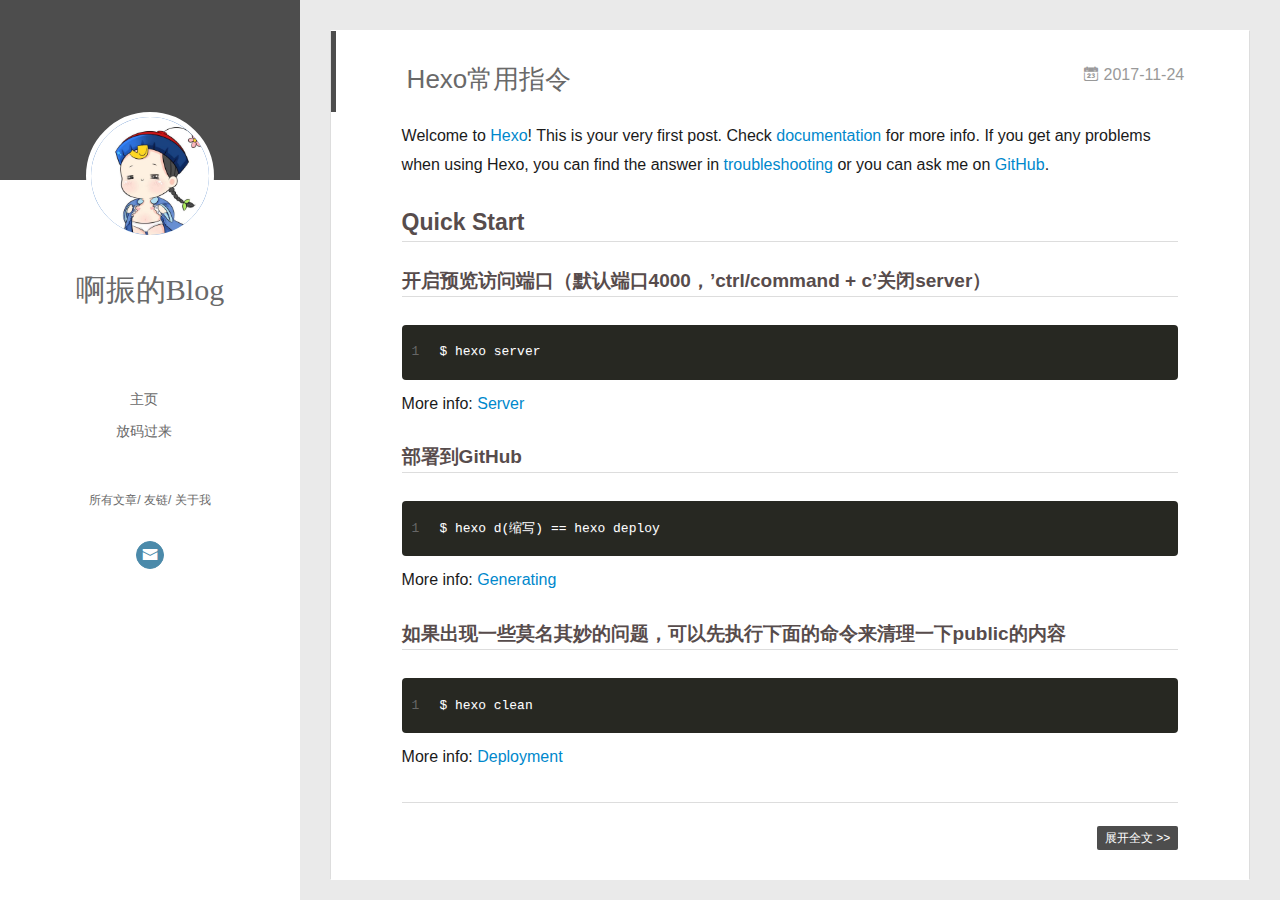
==== index.html @ af7b4605 "Site updated: 2017-11-24 09:46:18" ====
<!DOCTYPE html>
<html>
<head>
  <meta charset="utf-8">
  
  <meta name="renderer" content="webkit">
  <meta http-equiv="X-UA-Compatible" content="IE=edge" >
  <link rel="dns-prefetch" href="http://yoursite.com">
  <title>啊振</title>
  <meta name="viewport" content="width=device-width, initial-scale=1, maximum-scale=1">
  <meta property="og:type" content="website">
<meta property="og:title" content="啊振">
<meta property="og:url" content="http://yoursite.com/index.html">
<meta property="og:site_name" content="啊振">
<meta property="og:locale" content="UTF-8">
<meta name="twitter:card" content="summary">
<meta name="twitter:title" content="啊振">
  
    <link rel="alternative" href="/atom.xml" title="啊振" type="application/atom+xml">
  
  
    <link rel="icon" href="/favicon.png">
  
  <link rel="stylesheet" type="text/css" href="/./main.0cf68a.css">
  <style type="text/css">
  
    #container.show {
      background: linear-gradient(200deg,#a0cfe4,#e8c37e);
    }
  </style>
  

  

</head>

<body>
  <div id="container" q-class="show:isCtnShow">
    <canvas id="anm-canvas" class="anm-canvas"></canvas>
    <div class="left-col" q-class="show:isShow">
      
<div class="overlay" style="background: #4d4d4d"></div>
<div class="intrude-less">
	<header id="header" class="inner">
		<a href="/" class="profilepic">
			<img src="/img/timg.jpeg" class="js-avatar">
		</a>
		<hgroup>
		  <h1 class="header-author"><a href="/">啊振的Blog</a></h1>
		</hgroup>
		

		<nav class="header-menu">
			<ul>
			
				<li><a href="/">主页</a></li>
	        
				<li><a href="/">放码过来</a></li>
	        
			</ul>
		</nav>
		<nav class="header-smart-menu">
    		
    			
    			<a q-on="click: openSlider(e, 'innerArchive')" href="javascript:void(0)">所有文章</a>
    			
            
    			
    			<a q-on="click: openSlider(e, 'friends')" href="javascript:void(0)">友链</a>
    			
            
    			
    			<a q-on="click: openSlider(e, 'aboutme')" href="javascript:void(0)">关于我</a>
    			
            
		</nav>
		<nav class="header-nav">
			<div class="social">
				
					<a class="mail" target="_blank" href="mailto:zhengzhenxq@163.com" title="mail"><i class="icon-mail"></i></a>
		        
			</div>
		</nav>
	</header>		
</div>

    </div>
    <div class="mid-col" q-class="show:isShow,hide:isShow|isFalse">
      
<nav id="mobile-nav">
  	<div class="overlay js-overlay" style="background: #4d4d4d"></div>
	<div class="btnctn js-mobile-btnctn">
  		<div class="slider-trigger list" q-on="click: openSlider(e)"><i class="icon icon-sort"></i></div>
	</div>
	<div class="intrude-less">
		<header id="header" class="inner">
			<div class="profilepic">
				<img src="/img/timg.jpeg" class="js-avatar">
			</div>
			<hgroup>
			  <h1 class="header-author js-header-author">啊振的Blog</h1>
			</hgroup>
			
			
			
				
			
				
			
			
			
			<nav class="header-nav">
				<div class="social">
					
						<a class="mail" target="_blank" href="mailto:zhengzhenxq@163.com" title="mail"><i class="icon-mail"></i></a>
			        
				</div>
			</nav>

			<nav class="header-menu js-header-menu">
				<ul style="width: 50%">
				
				
					<li style="width: 50%"><a href="/">主页</a></li>
		        
					<li style="width: 50%"><a href="/">放码过来</a></li>
		        
				</ul>
			</nav>
		</header>				
	</div>
	<div class="mobile-mask" style="display:none" q-show="isShow"></div>
</nav>

      <div id="wrapper" class="body-wrap">
        <div class="menu-l">
          <div class="canvas-wrap">
            <canvas data-colors="#eaeaea" data-sectionHeight="100" data-contentId="js-content" id="myCanvas1" class="anm-canvas"></canvas>
          </div>
          <div id="js-content" class="content-ll">
            
  
    <article id="post-hello-world" class="article article-type-post  article-index" itemscope itemprop="blogPost">
  <div class="article-inner">
    
      <header class="article-header">
        
  
    <h1 itemprop="name">
      <a class="article-title" href="/2017/11/24/hello-world/">Hexo常用指令</a>
    </h1>
  

        
        <a href="/2017/11/24/hello-world/" class="archive-article-date">
  	<time datetime="2017-11-24T01:45:45.425Z" itemprop="datePublished"><i class="icon-calendar icon"></i>2017-11-24</time>
</a>
        
      </header>
    
    <div class="article-entry" itemprop="articleBody">
      
        <p>Welcome to <a href="https://hexo.io/" target="_blank" rel="noopener">Hexo</a>! This is your very first post. Check <a href="https://hexo.io/docs/" target="_blank" rel="noopener">documentation</a> for more info. If you get any problems when using Hexo, you can find the answer in <a href="https://hexo.io/docs/troubleshooting.html" target="_blank" rel="noopener">troubleshooting</a> or you can ask me on <a href="https://github.com/hexojs/hexo/issues" target="_blank" rel="noopener">GitHub</a>.</p>
<h2 id="Quick-Start"><a href="#Quick-Start" class="headerlink" title="Quick Start"></a>Quick Start</h2><h3 id="开启预览访问端口（默认端口4000，’ctrl-command-c’关闭server）"><a href="#开启预览访问端口（默认端口4000，’ctrl-command-c’关闭server）" class="headerlink" title="开启预览访问端口（默认端口4000，’ctrl/command + c’关闭server）"></a>开启预览访问端口（默认端口4000，’ctrl/command + c’关闭server）</h3><figure class="highlight bash"><table><tr><td class="gutter"><pre><span class="line">1</span><br></pre></td><td class="code"><pre><span class="line">$ hexo server</span><br></pre></td></tr></table></figure>
<p>More info: <a href="https://hexo.io/docs/server.html" target="_blank" rel="noopener">Server</a></p>
<h3 id="部署到GitHub"><a href="#部署到GitHub" class="headerlink" title="部署到GitHub"></a>部署到GitHub</h3><figure class="highlight bash"><table><tr><td class="gutter"><pre><span class="line">1</span><br></pre></td><td class="code"><pre><span class="line">$ hexo d(缩写) == hexo deploy</span><br></pre></td></tr></table></figure>
<p>More info: <a href="https://hexo.io/docs/generating.html" target="_blank" rel="noopener">Generating</a></p>
<h3 id="如果出现一些莫名其妙的问题，可以先执行下面的命令来清理一下public的内容"><a href="#如果出现一些莫名其妙的问题，可以先执行下面的命令来清理一下public的内容" class="headerlink" title="如果出现一些莫名其妙的问题，可以先执行下面的命令来清理一下public的内容"></a>如果出现一些莫名其妙的问题，可以先执行下面的命令来清理一下public的内容</h3><figure class="highlight bash"><table><tr><td class="gutter"><pre><span class="line">1</span><br></pre></td><td class="code"><pre><span class="line">$ hexo clean</span><br></pre></td></tr></table></figure>
<p>More info: <a href="https://hexo.io/docs/deployment.html" target="_blank" rel="noopener">Deployment</a></p>

      

      
    </div>
    <div class="article-info article-info-index">
      
      
      

      
        <p class="article-more-link">
          <a class="article-more-a" href="/2017/11/24/hello-world/">展开全文 >></a>
        </p>
      

      
      <div class="clearfix"></div>
    </div>
  </div>
</article>

<aside class="wrap-side-operation">
    <div class="mod-side-operation">
        
        <div class="jump-container" id="js-jump-container" style="display:none;">
            <a href="javascript:void(0)" class="mod-side-operation__jump-to-top">
                <i class="icon-font icon-back"></i>
            </a>
            <div id="js-jump-plan-container" class="jump-plan-container" style="top: -11px;">
                <i class="icon-font icon-plane jump-plane"></i>
            </div>
        </div>
        
        
    </div>
</aside>




  
    <article id="post-aaa" class="article article-type-post  article-index" itemscope itemprop="blogPost">
  <div class="article-inner">
    
      <header class="article-header">
        
  
    <h1 itemprop="name">
      <a class="article-title" href="/2017/11/23/aaa/">基于github搭建Hexo个人博客</a>
    </h1>
  

        
        <a href="/2017/11/23/aaa/" class="archive-article-date">
  	<time datetime="2017-11-23T02:11:57.000Z" itemprop="datePublished"><i class="icon-calendar icon"></i>2017-11-23</time>
</a>
        
      </header>
    
    <div class="article-entry" itemprop="articleBody">
      
        <h1 id="前言"><a href="#前言" class="headerlink" title="前言"></a>前言</h1><p>使用github pages服务搭建博客的好处有：</p>
<ol>
<li>全是静态文件，访问速度快；</li>
<li>免费方便，不用花一分钱就可以搭建一个自由的个人博客，不需要服务器不需要后台；</li>
<li>可以随意绑定自己的域名，不仔细看的话根本看不出来你的网站是基于github的；</li>
</ol>
        
          <a class="article-more-a" href="/2017/11/23/aaa/#more">more >></a>
        
      

      
    </div>
    <div class="article-info article-info-index">
      
      
      

      
        <p class="article-more-link">
          <a class="article-more-a" href="/2017/11/23/aaa/">展开全文 >></a>
        </p>
      

      
      <div class="clearfix"></div>
    </div>
  </div>
</article>

<aside class="wrap-side-operation">
    <div class="mod-side-operation">
        
        <div class="jump-container" id="js-jump-container" style="display:none;">
            <a href="javascript:void(0)" class="mod-side-operation__jump-to-top">
                <i class="icon-font icon-back"></i>
            </a>
            <div id="js-jump-plan-container" class="jump-plan-container" style="top: -11px;">
                <i class="icon-font icon-plane jump-plane"></i>
            </div>
        </div>
        
        
    </div>
</aside>




  
  


          </div>
        </div>
      </div>
      <footer id="footer">
  <div class="outer">
    <div id="footer-info">
    	<div class="footer-left">
    		&copy; 2017 啊振的Blog
    	</div>
      	<div class="footer-right">
      		<a href="http://hexo.io/" target="_blank">Hexo</a>  Theme <a href="https://github.com/litten/hexo-theme-yilia" target="_blank">Yilia</a> by Litten
      	</div>
    </div>
  </div>
</footer>
    </div>
    <script>
	var yiliaConfig = {
		mathjax: false,
		isHome: true,
		isPost: false,
		isArchive: false,
		isTag: false,
		isCategory: false,
		open_in_new: false,
		toc_hide_index: true,
		root: "/",
		innerArchive: true,
		showTags: true
	}
</script>

<script>!function(t){function n(e){if(r[e])return r[e].exports;var i=r[e]={exports:{},id:e,loaded:!1};return t[e].call(i.exports,i,i.exports,n),i.loaded=!0,i.exports}var r={};n.m=t,n.c=r,n.p="./",n(0)}([function(t,n,r){r(195),t.exports=r(191)},function(t,n,r){var e=r(3),i=r(52),o=r(27),u=r(28),c=r(53),f="prototype",a=function(t,n,r){var s,l,h,v,p=t&a.F,d=t&a.G,y=t&a.S,g=t&a.P,b=t&a.B,m=d?e:y?e[n]||(e[n]={}):(e[n]||{})[f],x=d?i:i[n]||(i[n]={}),w=x[f]||(x[f]={});d&&(r=n);for(s in r)l=!p&&m&&void 0!==m[s],h=(l?m:r)[s],v=b&&l?c(h,e):g&&"function"==typeof h?c(Function.call,h):h,m&&u(m,s,h,t&a.U),x[s]!=h&&o(x,s,v),g&&w[s]!=h&&(w[s]=h)};e.core=i,a.F=1,a.G=2,a.S=4,a.P=8,a.B=16,a.W=32,a.U=64,a.R=128,t.exports=a},function(t,n,r){var e=r(6);t.exports=function(t){if(!e(t))throw TypeError(t+" is not an object!");return t}},function(t,n){var r=t.exports="undefined"!=typeof window&&window.Math==Math?window:"undefined"!=typeof self&&self.Math==Math?self:Function("return this")();"number"==typeof __g&&(__g=r)},function(t,n){t.exports=function(t){try{return!!t()}catch(t){return!0}}},function(t,n){var r=t.exports="undefined"!=typeof window&&window.Math==Math?window:"undefined"!=typeof self&&self.Math==Math?self:Function("return this")();"number"==typeof __g&&(__g=r)},function(t,n){t.exports=function(t){return"object"==typeof t?null!==t:"function"==typeof t}},function(t,n,r){var e=r(126)("wks"),i=r(76),o=r(3).Symbol,u="function"==typeof o;(t.exports=function(t){return e[t]||(e[t]=u&&o[t]||(u?o:i)("Symbol."+t))}).store=e},function(t,n){var r={}.hasOwnProperty;t.exports=function(t,n){return r.call(t,n)}},function(t,n,r){var e=r(94),i=r(33);t.exports=function(t){return e(i(t))}},function(t,n,r){t.exports=!r(4)(function(){return 7!=Object.defineProperty({},"a",{get:function(){return 7}}).a})},function(t,n,r){var e=r(2),i=r(167),o=r(50),u=Object.defineProperty;n.f=r(10)?Object.defineProperty:function(t,n,r){if(e(t),n=o(n,!0),e(r),i)try{return u(t,n,r)}catch(t){}if("get"in r||"set"in r)throw TypeError("Accessors not supported!");return"value"in r&&(t[n]=r.value),t}},function(t,n,r){t.exports=!r(18)(function(){return 7!=Object.defineProperty({},"a",{get:function(){return 7}}).a})},function(t,n,r){var e=r(14),i=r(22);t.exports=r(12)?function(t,n,r){return e.f(t,n,i(1,r))}:function(t,n,r){return t[n]=r,t}},function(t,n,r){var e=r(20),i=r(58),o=r(42),u=Object.defineProperty;n.f=r(12)?Object.defineProperty:function(t,n,r){if(e(t),n=o(n,!0),e(r),i)try{return u(t,n,r)}catch(t){}if("get"in r||"set"in r)throw TypeError("Accessors not supported!");return"value"in r&&(t[n]=r.value),t}},function(t,n,r){var e=r(40)("wks"),i=r(23),o=r(5).Symbol,u="function"==typeof o;(t.exports=function(t){return e[t]||(e[t]=u&&o[t]||(u?o:i)("Symbol."+t))}).store=e},function(t,n,r){var e=r(67),i=Math.min;t.exports=function(t){return t>0?i(e(t),9007199254740991):0}},function(t,n,r){var e=r(46);t.exports=function(t){return Object(e(t))}},function(t,n){t.exports=function(t){try{return!!t()}catch(t){return!0}}},function(t,n,r){var e=r(63),i=r(34);t.exports=Object.keys||function(t){return e(t,i)}},function(t,n,r){var e=r(21);t.exports=function(t){if(!e(t))throw TypeError(t+" is not an object!");return t}},function(t,n){t.exports=function(t){return"object"==typeof t?null!==t:"function"==typeof t}},function(t,n){t.exports=function(t,n){return{enumerable:!(1&t),configurable:!(2&t),writable:!(4&t),value:n}}},function(t,n){var r=0,e=Math.random();t.exports=function(t){return"Symbol(".concat(void 0===t?"":t,")_",(++r+e).toString(36))}},function(t,n){var r={}.hasOwnProperty;t.exports=function(t,n){return r.call(t,n)}},function(t,n){var r=t.exports={version:"2.4.0"};"number"==typeof __e&&(__e=r)},function(t,n){t.exports=function(t){if("function"!=typeof t)throw TypeError(t+" is not a function!");return t}},function(t,n,r){var e=r(11),i=r(66);t.exports=r(10)?function(t,n,r){return e.f(t,n,i(1,r))}:function(t,n,r){return t[n]=r,t}},function(t,n,r){var e=r(3),i=r(27),o=r(24),u=r(76)("src"),c="toString",f=Function[c],a=(""+f).split(c);r(52).inspectSource=function(t){return f.call(t)},(t.exports=function(t,n,r,c){var f="function"==typeof r;f&&(o(r,"name")||i(r,"name",n)),t[n]!==r&&(f&&(o(r,u)||i(r,u,t[n]?""+t[n]:a.join(String(n)))),t===e?t[n]=r:c?t[n]?t[n]=r:i(t,n,r):(delete t[n],i(t,n,r)))})(Function.prototype,c,function(){return"function"==typeof this&&this[u]||f.call(this)})},function(t,n,r){var e=r(1),i=r(4),o=r(46),u=function(t,n,r,e){var i=String(o(t)),u="<"+n;return""!==r&&(u+=" "+r+'="'+String(e).replace(/"/g,"&quot;")+'"'),u+">"+i+"</"+n+">"};t.exports=function(t,n){var r={};r[t]=n(u),e(e.P+e.F*i(function(){var n=""[t]('"');return n!==n.toLowerCase()||n.split('"').length>3}),"String",r)}},function(t,n,r){var e=r(115),i=r(46);t.exports=function(t){return e(i(t))}},function(t,n,r){var e=r(116),i=r(66),o=r(30),u=r(50),c=r(24),f=r(167),a=Object.getOwnPropertyDescriptor;n.f=r(10)?a:function(t,n){if(t=o(t),n=u(n,!0),f)try{return a(t,n)}catch(t){}if(c(t,n))return i(!e.f.call(t,n),t[n])}},function(t,n,r){var e=r(24),i=r(17),o=r(145)("IE_PROTO"),u=Object.prototype;t.exports=Object.getPrototypeOf||function(t){return t=i(t),e(t,o)?t[o]:"function"==typeof t.constructor&&t instanceof t.constructor?t.constructor.prototype:t instanceof Object?u:null}},function(t,n){t.exports=function(t){if(void 0==t)throw TypeError("Can't call method on  "+t);return t}},function(t,n){t.exports="constructor,hasOwnProperty,isPrototypeOf,propertyIsEnumerable,toLocaleString,toString,valueOf".split(",")},function(t,n){t.exports={}},function(t,n){t.exports=!0},function(t,n){n.f={}.propertyIsEnumerable},function(t,n,r){var e=r(14).f,i=r(8),o=r(15)("toStringTag");t.exports=function(t,n,r){t&&!i(t=r?t:t.prototype,o)&&e(t,o,{configurable:!0,value:n})}},function(t,n,r){var e=r(40)("keys"),i=r(23);t.exports=function(t){return e[t]||(e[t]=i(t))}},function(t,n,r){var e=r(5),i="__core-js_shared__",o=e[i]||(e[i]={});t.exports=function(t){return o[t]||(o[t]={})}},function(t,n){var r=Math.ceil,e=Math.floor;t.exports=function(t){return isNaN(t=+t)?0:(t>0?e:r)(t)}},function(t,n,r){var e=r(21);t.exports=function(t,n){if(!e(t))return t;var r,i;if(n&&"function"==typeof(r=t.toString)&&!e(i=r.call(t)))return i;if("function"==typeof(r=t.valueOf)&&!e(i=r.call(t)))return i;if(!n&&"function"==typeof(r=t.toString)&&!e(i=r.call(t)))return i;throw TypeError("Can't convert object to primitive value")}},function(t,n,r){var e=r(5),i=r(25),o=r(36),u=r(44),c=r(14).f;t.exports=function(t){var n=i.Symbol||(i.Symbol=o?{}:e.Symbol||{});"_"==t.charAt(0)||t in n||c(n,t,{value:u.f(t)})}},function(t,n,r){n.f=r(15)},function(t,n){var r={}.toString;t.exports=function(t){return r.call(t).slice(8,-1)}},function(t,n){t.exports=function(t){if(void 0==t)throw TypeError("Can't call method on  "+t);return t}},function(t,n,r){var e=r(4);t.exports=function(t,n){return!!t&&e(function(){n?t.call(null,function(){},1):t.call(null)})}},function(t,n,r){var e=r(53),i=r(115),o=r(17),u=r(16),c=r(203);t.exports=function(t,n){var r=1==t,f=2==t,a=3==t,s=4==t,l=6==t,h=5==t||l,v=n||c;return function(n,c,p){for(var d,y,g=o(n),b=i(g),m=e(c,p,3),x=u(b.length),w=0,S=r?v(n,x):f?v(n,0):void 0;x>w;w++)if((h||w in b)&&(d=b[w],y=m(d,w,g),t))if(r)S[w]=y;else if(y)switch(t){case 3:return!0;case 5:return d;case 6:return w;case 2:S.push(d)}else if(s)return!1;return l?-1:a||s?s:S}}},function(t,n,r){var e=r(1),i=r(52),o=r(4);t.exports=function(t,n){var r=(i.Object||{})[t]||Object[t],u={};u[t]=n(r),e(e.S+e.F*o(function(){r(1)}),"Object",u)}},function(t,n,r){var e=r(6);t.exports=function(t,n){if(!e(t))return t;var r,i;if(n&&"function"==typeof(r=t.toString)&&!e(i=r.call(t)))return i;if("function"==typeof(r=t.valueOf)&&!e(i=r.call(t)))return i;if(!n&&"function"==typeof(r=t.toString)&&!e(i=r.call(t)))return i;throw TypeError("Can't convert object to primitive value")}},function(t,n,r){var e=r(5),i=r(25),o=r(91),u=r(13),c="prototype",f=function(t,n,r){var a,s,l,h=t&f.F,v=t&f.G,p=t&f.S,d=t&f.P,y=t&f.B,g=t&f.W,b=v?i:i[n]||(i[n]={}),m=b[c],x=v?e:p?e[n]:(e[n]||{})[c];v&&(r=n);for(a in r)(s=!h&&x&&void 0!==x[a])&&a in b||(l=s?x[a]:r[a],b[a]=v&&"function"!=typeof x[a]?r[a]:y&&s?o(l,e):g&&x[a]==l?function(t){var n=function(n,r,e){if(this instanceof t){switch(arguments.length){case 0:return new t;case 1:return new t(n);case 2:return new t(n,r)}return new t(n,r,e)}return t.apply(this,arguments)};return n[c]=t[c],n}(l):d&&"function"==typeof l?o(Function.call,l):l,d&&((b.virtual||(b.virtual={}))[a]=l,t&f.R&&m&&!m[a]&&u(m,a,l)))};f.F=1,f.G=2,f.S=4,f.P=8,f.B=16,f.W=32,f.U=64,f.R=128,t.exports=f},function(t,n){var r=t.exports={version:"2.4.0"};"number"==typeof __e&&(__e=r)},function(t,n,r){var e=r(26);t.exports=function(t,n,r){if(e(t),void 0===n)return t;switch(r){case 1:return function(r){return t.call(n,r)};case 2:return function(r,e){return t.call(n,r,e)};case 3:return function(r,e,i){return t.call(n,r,e,i)}}return function(){return t.apply(n,arguments)}}},function(t,n,r){var e=r(183),i=r(1),o=r(126)("metadata"),u=o.store||(o.store=new(r(186))),c=function(t,n,r){var i=u.get(t);if(!i){if(!r)return;u.set(t,i=new e)}var o=i.get(n);if(!o){if(!r)return;i.set(n,o=new e)}return o},f=function(t,n,r){var e=c(n,r,!1);return void 0!==e&&e.has(t)},a=function(t,n,r){var e=c(n,r,!1);return void 0===e?void 0:e.get(t)},s=function(t,n,r,e){c(r,e,!0).set(t,n)},l=function(t,n){var r=c(t,n,!1),e=[];return r&&r.forEach(function(t,n){e.push(n)}),e},h=function(t){return void 0===t||"symbol"==typeof t?t:String(t)},v=function(t){i(i.S,"Reflect",t)};t.exports={store:u,map:c,has:f,get:a,set:s,keys:l,key:h,exp:v}},function(t,n,r){"use strict";if(r(10)){var e=r(69),i=r(3),o=r(4),u=r(1),c=r(127),f=r(152),a=r(53),s=r(68),l=r(66),h=r(27),v=r(73),p=r(67),d=r(16),y=r(75),g=r(50),b=r(24),m=r(180),x=r(114),w=r(6),S=r(17),_=r(137),O=r(70),E=r(32),P=r(71).f,j=r(154),F=r(76),M=r(7),A=r(48),N=r(117),T=r(146),I=r(155),k=r(80),L=r(123),R=r(74),C=r(130),D=r(160),U=r(11),W=r(31),G=U.f,B=W.f,V=i.RangeError,z=i.TypeError,q=i.Uint8Array,K="ArrayBuffer",J="Shared"+K,Y="BYTES_PER_ELEMENT",H="prototype",$=Array[H],X=f.ArrayBuffer,Q=f.DataView,Z=A(0),tt=A(2),nt=A(3),rt=A(4),et=A(5),it=A(6),ot=N(!0),ut=N(!1),ct=I.values,ft=I.keys,at=I.entries,st=$.lastIndexOf,lt=$.reduce,ht=$.reduceRight,vt=$.join,pt=$.sort,dt=$.slice,yt=$.toString,gt=$.toLocaleString,bt=M("iterator"),mt=M("toStringTag"),xt=F("typed_constructor"),wt=F("def_constructor"),St=c.CONSTR,_t=c.TYPED,Ot=c.VIEW,Et="Wrong length!",Pt=A(1,function(t,n){return Tt(T(t,t[wt]),n)}),jt=o(function(){return 1===new q(new Uint16Array([1]).buffer)[0]}),Ft=!!q&&!!q[H].set&&o(function(){new q(1).set({})}),Mt=function(t,n){if(void 0===t)throw z(Et);var r=+t,e=d(t);if(n&&!m(r,e))throw V(Et);return e},At=function(t,n){var r=p(t);if(r<0||r%n)throw V("Wrong offset!");return r},Nt=function(t){if(w(t)&&_t in t)return t;throw z(t+" is not a typed array!")},Tt=function(t,n){if(!(w(t)&&xt in t))throw z("It is not a typed array constructor!");return new t(n)},It=function(t,n){return kt(T(t,t[wt]),n)},kt=function(t,n){for(var r=0,e=n.length,i=Tt(t,e);e>r;)i[r]=n[r++];return i},Lt=function(t,n,r){G(t,n,{get:function(){return this._d[r]}})},Rt=function(t){var n,r,e,i,o,u,c=S(t),f=arguments.length,s=f>1?arguments[1]:void 0,l=void 0!==s,h=j(c);if(void 0!=h&&!_(h)){for(u=h.call(c),e=[],n=0;!(o=u.next()).done;n++)e.push(o.value);c=e}for(l&&f>2&&(s=a(s,arguments[2],2)),n=0,r=d(c.length),i=Tt(this,r);r>n;n++)i[n]=l?s(c[n],n):c[n];return i},Ct=function(){for(var t=0,n=arguments.length,r=Tt(this,n);n>t;)r[t]=arguments[t++];return r},Dt=!!q&&o(function(){gt.call(new q(1))}),Ut=function(){return gt.apply(Dt?dt.call(Nt(this)):Nt(this),arguments)},Wt={copyWithin:function(t,n){return D.call(Nt(this),t,n,arguments.length>2?arguments[2]:void 0)},every:function(t){return rt(Nt(this),t,arguments.length>1?arguments[1]:void 0)},fill:function(t){return C.apply(Nt(this),arguments)},filter:function(t){return It(this,tt(Nt(this),t,arguments.length>1?arguments[1]:void 0))},find:function(t){return et(Nt(this),t,arguments.length>1?arguments[1]:void 0)},findIndex:function(t){return it(Nt(this),t,arguments.length>1?arguments[1]:void 0)},forEach:function(t){Z(Nt(this),t,arguments.length>1?arguments[1]:void 0)},indexOf:function(t){return ut(Nt(this),t,arguments.length>1?arguments[1]:void 0)},includes:function(t){return ot(Nt(this),t,arguments.length>1?arguments[1]:void 0)},join:function(t){return vt.apply(Nt(this),arguments)},lastIndexOf:function(t){return st.apply(Nt(this),arguments)},map:function(t){return Pt(Nt(this),t,arguments.length>1?arguments[1]:void 0)},reduce:function(t){return lt.apply(Nt(this),arguments)},reduceRight:function(t){return ht.apply(Nt(this),arguments)},reverse:function(){for(var t,n=this,r=Nt(n).length,e=Math.floor(r/2),i=0;i<e;)t=n[i],n[i++]=n[--r],n[r]=t;return n},some:function(t){return nt(Nt(this),t,arguments.length>1?arguments[1]:void 0)},sort:function(t){return pt.call(Nt(this),t)},subarray:function(t,n){var r=Nt(this),e=r.length,i=y(t,e);return new(T(r,r[wt]))(r.buffer,r.byteOffset+i*r.BYTES_PER_ELEMENT,d((void 0===n?e:y(n,e))-i))}},Gt=function(t,n){return It(this,dt.call(Nt(this),t,n))},Bt=function(t){Nt(this);var n=At(arguments[1],1),r=this.length,e=S(t),i=d(e.length),o=0;if(i+n>r)throw V(Et);for(;o<i;)this[n+o]=e[o++]},Vt={entries:function(){return at.call(Nt(this))},keys:function(){return ft.call(Nt(this))},values:function(){return ct.call(Nt(this))}},zt=function(t,n){return w(t)&&t[_t]&&"symbol"!=typeof n&&n in t&&String(+n)==String(n)},qt=function(t,n){return zt(t,n=g(n,!0))?l(2,t[n]):B(t,n)},Kt=function(t,n,r){return!(zt(t,n=g(n,!0))&&w(r)&&b(r,"value"))||b(r,"get")||b(r,"set")||r.configurable||b(r,"writable")&&!r.writable||b(r,"enumerable")&&!r.enumerable?G(t,n,r):(t[n]=r.value,t)};St||(W.f=qt,U.f=Kt),u(u.S+u.F*!St,"Object",{getOwnPropertyDescriptor:qt,defineProperty:Kt}),o(function(){yt.call({})})&&(yt=gt=function(){return vt.call(this)});var Jt=v({},Wt);v(Jt,Vt),h(Jt,bt,Vt.values),v(Jt,{slice:Gt,set:Bt,constructor:function(){},toString:yt,toLocaleString:Ut}),Lt(Jt,"buffer","b"),Lt(Jt,"byteOffset","o"),Lt(Jt,"byteLength","l"),Lt(Jt,"length","e"),G(Jt,mt,{get:function(){return this[_t]}}),t.exports=function(t,n,r,f){f=!!f;var a=t+(f?"Clamped":"")+"Array",l="Uint8Array"!=a,v="get"+t,p="set"+t,y=i[a],g=y||{},b=y&&E(y),m=!y||!c.ABV,S={},_=y&&y[H],j=function(t,r){var e=t._d;return e.v[v](r*n+e.o,jt)},F=function(t,r,e){var i=t._d;f&&(e=(e=Math.round(e))<0?0:e>255?255:255&e),i.v[p](r*n+i.o,e,jt)},M=function(t,n){G(t,n,{get:function(){return j(this,n)},set:function(t){return F(this,n,t)},enumerable:!0})};m?(y=r(function(t,r,e,i){s(t,y,a,"_d");var o,u,c,f,l=0,v=0;if(w(r)){if(!(r instanceof X||(f=x(r))==K||f==J))return _t in r?kt(y,r):Rt.call(y,r);o=r,v=At(e,n);var p=r.byteLength;if(void 0===i){if(p%n)throw V(Et);if((u=p-v)<0)throw V(Et)}else if((u=d(i)*n)+v>p)throw V(Et);c=u/n}else c=Mt(r,!0),u=c*n,o=new X(u);for(h(t,"_d",{b:o,o:v,l:u,e:c,v:new Q(o)});l<c;)M(t,l++)}),_=y[H]=O(Jt),h(_,"constructor",y)):L(function(t){new y(null),new y(t)},!0)||(y=r(function(t,r,e,i){s(t,y,a);var o;return w(r)?r instanceof X||(o=x(r))==K||o==J?void 0!==i?new g(r,At(e,n),i):void 0!==e?new g(r,At(e,n)):new g(r):_t in r?kt(y,r):Rt.call(y,r):new g(Mt(r,l))}),Z(b!==Function.prototype?P(g).concat(P(b)):P(g),function(t){t in y||h(y,t,g[t])}),y[H]=_,e||(_.constructor=y));var A=_[bt],N=!!A&&("values"==A.name||void 0==A.name),T=Vt.values;h(y,xt,!0),h(_,_t,a),h(_,Ot,!0),h(_,wt,y),(f?new y(1)[mt]==a:mt in _)||G(_,mt,{get:function(){return a}}),S[a]=y,u(u.G+u.W+u.F*(y!=g),S),u(u.S,a,{BYTES_PER_ELEMENT:n,from:Rt,of:Ct}),Y in _||h(_,Y,n),u(u.P,a,Wt),R(a),u(u.P+u.F*Ft,a,{set:Bt}),u(u.P+u.F*!N,a,Vt),u(u.P+u.F*(_.toString!=yt),a,{toString:yt}),u(u.P+u.F*o(function(){new y(1).slice()}),a,{slice:Gt}),u(u.P+u.F*(o(function(){return[1,2].toLocaleString()!=new y([1,2]).toLocaleString()})||!o(function(){_.toLocaleString.call([1,2])})),a,{toLocaleString:Ut}),k[a]=N?A:T,e||N||h(_,bt,T)}}else t.exports=function(){}},function(t,n){var r={}.toString;t.exports=function(t){return r.call(t).slice(8,-1)}},function(t,n,r){var e=r(21),i=r(5).document,o=e(i)&&e(i.createElement);t.exports=function(t){return o?i.createElement(t):{}}},function(t,n,r){t.exports=!r(12)&&!r(18)(function(){return 7!=Object.defineProperty(r(57)("div"),"a",{get:function(){return 7}}).a})},function(t,n,r){"use strict";var e=r(36),i=r(51),o=r(64),u=r(13),c=r(8),f=r(35),a=r(96),s=r(38),l=r(103),h=r(15)("iterator"),v=!([].keys&&"next"in[].keys()),p="keys",d="values",y=function(){return this};t.exports=function(t,n,r,g,b,m,x){a(r,n,g);var w,S,_,O=function(t){if(!v&&t in F)return F[t];switch(t){case p:case d:return function(){return new r(this,t)}}return function(){return new r(this,t)}},E=n+" Iterator",P=b==d,j=!1,F=t.prototype,M=F[h]||F["@@iterator"]||b&&F[b],A=M||O(b),N=b?P?O("entries"):A:void 0,T="Array"==n?F.entries||M:M;if(T&&(_=l(T.call(new t)))!==Object.prototype&&(s(_,E,!0),e||c(_,h)||u(_,h,y)),P&&M&&M.name!==d&&(j=!0,A=function(){return M.call(this)}),e&&!x||!v&&!j&&F[h]||u(F,h,A),f[n]=A,f[E]=y,b)if(w={values:P?A:O(d),keys:m?A:O(p),entries:N},x)for(S in w)S in F||o(F,S,w[S]);else i(i.P+i.F*(v||j),n,w);return w}},function(t,n,r){var e=r(20),i=r(100),o=r(34),u=r(39)("IE_PROTO"),c=function(){},f="prototype",a=function(){var t,n=r(57)("iframe"),e=o.length;for(n.style.display="none",r(93).appendChild(n),n.src="javascript:",t=n.contentWindow.document,t.open(),t.write("<script>document.F=Object<\/script>"),t.close(),a=t.F;e--;)delete a[f][o[e]];return a()};t.exports=Object.create||function(t,n){var r;return null!==t?(c[f]=e(t),r=new c,c[f]=null,r[u]=t):r=a(),void 0===n?r:i(r,n)}},function(t,n,r){var e=r(63),i=r(34).concat("length","prototype");n.f=Object.getOwnPropertyNames||function(t){return e(t,i)}},function(t,n){n.f=Object.getOwnPropertySymbols},function(t,n,r){var e=r(8),i=r(9),o=r(90)(!1),u=r(39)("IE_PROTO");t.exports=function(t,n){var r,c=i(t),f=0,a=[];for(r in c)r!=u&&e(c,r)&&a.push(r);for(;n.length>f;)e(c,r=n[f++])&&(~o(a,r)||a.push(r));return a}},function(t,n,r){t.exports=r(13)},function(t,n,r){var e=r(76)("meta"),i=r(6),o=r(24),u=r(11).f,c=0,f=Object.isExtensible||function(){return!0},a=!r(4)(function(){return f(Object.preventExtensions({}))}),s=function(t){u(t,e,{value:{i:"O"+ ++c,w:{}}})},l=function(t,n){if(!i(t))return"symbol"==typeof t?t:("string"==typeof t?"S":"P")+t;if(!o(t,e)){if(!f(t))return"F";if(!n)return"E";s(t)}return t[e].i},h=function(t,n){if(!o(t,e)){if(!f(t))return!0;if(!n)return!1;s(t)}return t[e].w},v=function(t){return a&&p.NEED&&f(t)&&!o(t,e)&&s(t),t},p=t.exports={KEY:e,NEED:!1,fastKey:l,getWeak:h,onFreeze:v}},function(t,n){t.exports=function(t,n){return{enumerable:!(1&t),configurable:!(2&t),writable:!(4&t),value:n}}},function(t,n){var r=Math.ceil,e=Math.floor;t.exports=function(t){return isNaN(t=+t)?0:(t>0?e:r)(t)}},function(t,n){t.exports=function(t,n,r,e){if(!(t instanceof n)||void 0!==e&&e in t)throw TypeError(r+": incorrect invocation!");return t}},function(t,n){t.exports=!1},function(t,n,r){var e=r(2),i=r(173),o=r(133),u=r(145)("IE_PROTO"),c=function(){},f="prototype",a=function(){var t,n=r(132)("iframe"),e=o.length;for(n.style.display="none",r(135).appendChild(n),n.src="javascript:",t=n.contentWindow.document,t.open(),t.write("<script>document.F=Object<\/script>"),t.close(),a=t.F;e--;)delete a[f][o[e]];return a()};t.exports=Object.create||function(t,n){var r;return null!==t?(c[f]=e(t),r=new c,c[f]=null,r[u]=t):r=a(),void 0===n?r:i(r,n)}},function(t,n,r){var e=r(175),i=r(133).concat("length","prototype");n.f=Object.getOwnPropertyNames||function(t){return e(t,i)}},function(t,n,r){var e=r(175),i=r(133);t.exports=Object.keys||function(t){return e(t,i)}},function(t,n,r){var e=r(28);t.exports=function(t,n,r){for(var i in n)e(t,i,n[i],r);return t}},function(t,n,r){"use strict";var e=r(3),i=r(11),o=r(10),u=r(7)("species");t.exports=function(t){var n=e[t];o&&n&&!n[u]&&i.f(n,u,{configurable:!0,get:function(){return this}})}},function(t,n,r){var e=r(67),i=Math.max,o=Math.min;t.exports=function(t,n){return t=e(t),t<0?i(t+n,0):o(t,n)}},function(t,n){var r=0,e=Math.random();t.exports=function(t){return"Symbol(".concat(void 0===t?"":t,")_",(++r+e).toString(36))}},function(t,n,r){var e=r(33);t.exports=function(t){return Object(e(t))}},function(t,n,r){var e=r(7)("unscopables"),i=Array.prototype;void 0==i[e]&&r(27)(i,e,{}),t.exports=function(t){i[e][t]=!0}},function(t,n,r){var e=r(53),i=r(169),o=r(137),u=r(2),c=r(16),f=r(154),a={},s={},n=t.exports=function(t,n,r,l,h){var v,p,d,y,g=h?function(){return t}:f(t),b=e(r,l,n?2:1),m=0;if("function"!=typeof g)throw TypeError(t+" is not iterable!");if(o(g)){for(v=c(t.length);v>m;m++)if((y=n?b(u(p=t[m])[0],p[1]):b(t[m]))===a||y===s)return y}else for(d=g.call(t);!(p=d.next()).done;)if((y=i(d,b,p.value,n))===a||y===s)return y};n.BREAK=a,n.RETURN=s},function(t,n){t.exports={}},function(t,n,r){var e=r(11).f,i=r(24),o=r(7)("toStringTag");t.exports=function(t,n,r){t&&!i(t=r?t:t.prototype,o)&&e(t,o,{configurable:!0,value:n})}},function(t,n,r){var e=r(1),i=r(46),o=r(4),u=r(150),c="["+u+"]",f="​",a=RegExp("^"+c+c+"*"),s=RegExp(c+c+"*$"),l=function(t,n,r){var i={},c=o(function(){return!!u[t]()||f[t]()!=f}),a=i[t]=c?n(h):u[t];r&&(i[r]=a),e(e.P+e.F*c,"String",i)},h=l.trim=function(t,n){return t=String(i(t)),1&n&&(t=t.replace(a,"")),2&n&&(t=t.replace(s,"")),t};t.exports=l},function(t,n,r){t.exports={default:r(86),__esModule:!0}},function(t,n,r){t.exports={default:r(87),__esModule:!0}},function(t,n,r){"use strict";function e(t){return t&&t.__esModule?t:{default:t}}n.__esModule=!0;var i=r(84),o=e(i),u=r(83),c=e(u),f="function"==typeof c.default&&"symbol"==typeof o.default?function(t){return typeof t}:function(t){return t&&"function"==typeof c.default&&t.constructor===c.default&&t!==c.default.prototype?"symbol":typeof t};n.default="function"==typeof c.default&&"symbol"===f(o.default)?function(t){return void 0===t?"undefined":f(t)}:function(t){return t&&"function"==typeof c.default&&t.constructor===c.default&&t!==c.default.prototype?"symbol":void 0===t?"undefined":f(t)}},function(t,n,r){r(110),r(108),r(111),r(112),t.exports=r(25).Symbol},function(t,n,r){r(109),r(113),t.exports=r(44).f("iterator")},function(t,n){t.exports=function(t){if("function"!=typeof t)throw TypeError(t+" is not a function!");return t}},function(t,n){t.exports=function(){}},function(t,n,r){var e=r(9),i=r(106),o=r(105);t.exports=function(t){return function(n,r,u){var c,f=e(n),a=i(f.length),s=o(u,a);if(t&&r!=r){for(;a>s;)if((c=f[s++])!=c)return!0}else for(;a>s;s++)if((t||s in f)&&f[s]===r)return t||s||0;return!t&&-1}}},function(t,n,r){var e=r(88);t.exports=function(t,n,r){if(e(t),void 0===n)return t;switch(r){case 1:return function(r){return t.call(n,r)};case 2:return function(r,e){return t.call(n,r,e)};case 3:return function(r,e,i){return t.call(n,r,e,i)}}return function(){return t.apply(n,arguments)}}},function(t,n,r){var e=r(19),i=r(62),o=r(37);t.exports=function(t){var n=e(t),r=i.f;if(r)for(var u,c=r(t),f=o.f,a=0;c.length>a;)f.call(t,u=c[a++])&&n.push(u);return n}},function(t,n,r){t.exports=r(5).document&&document.documentElement},function(t,n,r){var e=r(56);t.exports=Object("z").propertyIsEnumerable(0)?Object:function(t){return"String"==e(t)?t.split(""):Object(t)}},function(t,n,r){var e=r(56);t.exports=Array.isArray||function(t){return"Array"==e(t)}},function(t,n,r){"use strict";var e=r(60),i=r(22),o=r(38),u={};r(13)(u,r(15)("iterator"),function(){return this}),t.exports=function(t,n,r){t.prototype=e(u,{next:i(1,r)}),o(t,n+" Iterator")}},function(t,n){t.exports=function(t,n){return{value:n,done:!!t}}},function(t,n,r){var e=r(19),i=r(9);t.exports=function(t,n){for(var r,o=i(t),u=e(o),c=u.length,f=0;c>f;)if(o[r=u[f++]]===n)return r}},function(t,n,r){var e=r(23)("meta"),i=r(21),o=r(8),u=r(14).f,c=0,f=Object.isExtensible||function(){return!0},a=!r(18)(function(){return f(Object.preventExtensions({}))}),s=function(t){u(t,e,{value:{i:"O"+ ++c,w:{}}})},l=function(t,n){if(!i(t))return"symbol"==typeof t?t:("string"==typeof t?"S":"P")+t;if(!o(t,e)){if(!f(t))return"F";if(!n)return"E";s(t)}return t[e].i},h=function(t,n){if(!o(t,e)){if(!f(t))return!0;if(!n)return!1;s(t)}return t[e].w},v=function(t){return a&&p.NEED&&f(t)&&!o(t,e)&&s(t),t},p=t.exports={KEY:e,NEED:!1,fastKey:l,getWeak:h,onFreeze:v}},function(t,n,r){var e=r(14),i=r(20),o=r(19);t.exports=r(12)?Object.defineProperties:function(t,n){i(t);for(var r,u=o(n),c=u.length,f=0;c>f;)e.f(t,r=u[f++],n[r]);return t}},function(t,n,r){var e=r(37),i=r(22),o=r(9),u=r(42),c=r(8),f=r(58),a=Object.getOwnPropertyDescriptor;n.f=r(12)?a:function(t,n){if(t=o(t),n=u(n,!0),f)try{return a(t,n)}catch(t){}if(c(t,n))return i(!e.f.call(t,n),t[n])}},function(t,n,r){var e=r(9),i=r(61).f,o={}.toString,u="object"==typeof window&&window&&Object.getOwnPropertyNames?Object.getOwnPropertyNames(window):[],c=function(t){try{return i(t)}catch(t){return u.slice()}};t.exports.f=function(t){return u&&"[object Window]"==o.call(t)?c(t):i(e(t))}},function(t,n,r){var e=r(8),i=r(77),o=r(39)("IE_PROTO"),u=Object.prototype;t.exports=Object.getPrototypeOf||function(t){return t=i(t),e(t,o)?t[o]:"function"==typeof t.constructor&&t instanceof t.constructor?t.constructor.prototype:t instanceof Object?u:null}},function(t,n,r){var e=r(41),i=r(33);t.exports=function(t){return function(n,r){var o,u,c=String(i(n)),f=e(r),a=c.length;return f<0||f>=a?t?"":void 0:(o=c.charCodeAt(f),o<55296||o>56319||f+1===a||(u=c.charCodeAt(f+1))<56320||u>57343?t?c.charAt(f):o:t?c.slice(f,f+2):u-56320+(o-55296<<10)+65536)}}},function(t,n,r){var e=r(41),i=Math.max,o=Math.min;t.exports=function(t,n){return t=e(t),t<0?i(t+n,0):o(t,n)}},function(t,n,r){var e=r(41),i=Math.min;t.exports=function(t){return t>0?i(e(t),9007199254740991):0}},function(t,n,r){"use strict";var e=r(89),i=r(97),o=r(35),u=r(9);t.exports=r(59)(Array,"Array",function(t,n){this._t=u(t),this._i=0,this._k=n},function(){var t=this._t,n=this._k,r=this._i++;return!t||r>=t.length?(this._t=void 0,i(1)):"keys"==n?i(0,r):"values"==n?i(0,t[r]):i(0,[r,t[r]])},"values"),o.Arguments=o.Array,e("keys"),e("values"),e("entries")},function(t,n){},function(t,n,r){"use strict";var e=r(104)(!0);r(59)(String,"String",function(t){this._t=String(t),this._i=0},function(){var t,n=this._t,r=this._i;return r>=n.length?{value:void 0,done:!0}:(t=e(n,r),this._i+=t.length,{value:t,done:!1})})},function(t,n,r){"use strict";var e=r(5),i=r(8),o=r(12),u=r(51),c=r(64),f=r(99).KEY,a=r(18),s=r(40),l=r(38),h=r(23),v=r(15),p=r(44),d=r(43),y=r(98),g=r(92),b=r(95),m=r(20),x=r(9),w=r(42),S=r(22),_=r(60),O=r(102),E=r(101),P=r(14),j=r(19),F=E.f,M=P.f,A=O.f,N=e.Symbol,T=e.JSON,I=T&&T.stringify,k="prototype",L=v("_hidden"),R=v("toPrimitive"),C={}.propertyIsEnumerable,D=s("symbol-registry"),U=s("symbols"),W=s("op-symbols"),G=Object[k],B="function"==typeof N,V=e.QObject,z=!V||!V[k]||!V[k].findChild,q=o&&a(function(){return 7!=_(M({},"a",{get:function(){return M(this,"a",{value:7}).a}})).a})?function(t,n,r){var e=F(G,n);e&&delete G[n],M(t,n,r),e&&t!==G&&M(G,n,e)}:M,K=function(t){var n=U[t]=_(N[k]);return n._k=t,n},J=B&&"symbol"==typeof N.iterator?function(t){return"symbol"==typeof t}:function(t){return t instanceof N},Y=function(t,n,r){return t===G&&Y(W,n,r),m(t),n=w(n,!0),m(r),i(U,n)?(r.enumerable?(i(t,L)&&t[L][n]&&(t[L][n]=!1),r=_(r,{enumerable:S(0,!1)})):(i(t,L)||M(t,L,S(1,{})),t[L][n]=!0),q(t,n,r)):M(t,n,r)},H=function(t,n){m(t);for(var r,e=g(n=x(n)),i=0,o=e.length;o>i;)Y(t,r=e[i++],n[r]);return t},$=function(t,n){return void 0===n?_(t):H(_(t),n)},X=function(t){var n=C.call(this,t=w(t,!0));return!(this===G&&i(U,t)&&!i(W,t))&&(!(n||!i(this,t)||!i(U,t)||i(this,L)&&this[L][t])||n)},Q=function(t,n){if(t=x(t),n=w(n,!0),t!==G||!i(U,n)||i(W,n)){var r=F(t,n);return!r||!i(U,n)||i(t,L)&&t[L][n]||(r.enumerable=!0),r}},Z=function(t){for(var n,r=A(x(t)),e=[],o=0;r.length>o;)i(U,n=r[o++])||n==L||n==f||e.push(n);return e},tt=function(t){for(var n,r=t===G,e=A(r?W:x(t)),o=[],u=0;e.length>u;)!i(U,n=e[u++])||r&&!i(G,n)||o.push(U[n]);return o};B||(N=function(){if(this instanceof N)throw TypeError("Symbol is not a constructor!");var t=h(arguments.length>0?arguments[0]:void 0),n=function(r){this===G&&n.call(W,r),i(this,L)&&i(this[L],t)&&(this[L][t]=!1),q(this,t,S(1,r))};return o&&z&&q(G,t,{configurable:!0,set:n}),K(t)},c(N[k],"toString",function(){return this._k}),E.f=Q,P.f=Y,r(61).f=O.f=Z,r(37).f=X,r(62).f=tt,o&&!r(36)&&c(G,"propertyIsEnumerable",X,!0),p.f=function(t){return K(v(t))}),u(u.G+u.W+u.F*!B,{Symbol:N});for(var nt="hasInstance,isConcatSpreadable,iterator,match,replace,search,species,split,toPrimitive,toStringTag,unscopables".split(","),rt=0;nt.length>rt;)v(nt[rt++]);for(var nt=j(v.store),rt=0;nt.length>rt;)d(nt[rt++]);u(u.S+u.F*!B,"Symbol",{for:function(t){return i(D,t+="")?D[t]:D[t]=N(t)},keyFor:function(t){if(J(t))return y(D,t);throw TypeError(t+" is not a symbol!")},useSetter:function(){z=!0},useSimple:function(){z=!1}}),u(u.S+u.F*!B,"Object",{create:$,defineProperty:Y,defineProperties:H,getOwnPropertyDescriptor:Q,getOwnPropertyNames:Z,getOwnPropertySymbols:tt}),T&&u(u.S+u.F*(!B||a(function(){var t=N();return"[null]"!=I([t])||"{}"!=I({a:t})||"{}"!=I(Object(t))})),"JSON",{stringify:function(t){if(void 0!==t&&!J(t)){for(var n,r,e=[t],i=1;arguments.length>i;)e.push(arguments[i++]);return n=e[1],"function"==typeof n&&(r=n),!r&&b(n)||(n=function(t,n){if(r&&(n=r.call(this,t,n)),!J(n))return n}),e[1]=n,I.apply(T,e)}}}),N[k][R]||r(13)(N[k],R,N[k].valueOf),l(N,"Symbol"),l(Math,"Math",!0),l(e.JSON,"JSON",!0)},function(t,n,r){r(43)("asyncIterator")},function(t,n,r){r(43)("observable")},function(t,n,r){r(107);for(var e=r(5),i=r(13),o=r(35),u=r(15)("toStringTag"),c=["NodeList","DOMTokenList","MediaList","StyleSheetList","CSSRuleList"],f=0;f<5;f++){var a=c[f],s=e[a],l=s&&s.prototype;l&&!l[u]&&i(l,u,a),o[a]=o.Array}},function(t,n,r){var e=r(45),i=r(7)("toStringTag"),o="Arguments"==e(function(){return arguments}()),u=function(t,n){try{return t[n]}catch(t){}};t.exports=function(t){var n,r,c;return void 0===t?"Undefined":null===t?"Null":"string"==typeof(r=u(n=Object(t),i))?r:o?e(n):"Object"==(c=e(n))&&"function"==typeof n.callee?"Arguments":c}},function(t,n,r){var e=r(45);t.exports=Object("z").propertyIsEnumerable(0)?Object:function(t){return"String"==e(t)?t.split(""):Object(t)}},function(t,n){n.f={}.propertyIsEnumerable},function(t,n,r){var e=r(30),i=r(16),o=r(75);t.exports=function(t){return function(n,r,u){var c,f=e(n),a=i(f.length),s=o(u,a);if(t&&r!=r){for(;a>s;)if((c=f[s++])!=c)return!0}else for(;a>s;s++)if((t||s in f)&&f[s]===r)return t||s||0;return!t&&-1}}},function(t,n,r){"use strict";var e=r(3),i=r(1),o=r(28),u=r(73),c=r(65),f=r(79),a=r(68),s=r(6),l=r(4),h=r(123),v=r(81),p=r(136);t.exports=function(t,n,r,d,y,g){var b=e[t],m=b,x=y?"set":"add",w=m&&m.prototype,S={},_=function(t){var n=w[t];o(w,t,"delete"==t?function(t){return!(g&&!s(t))&&n.call(this,0===t?0:t)}:"has"==t?function(t){return!(g&&!s(t))&&n.call(this,0===t?0:t)}:"get"==t?function(t){return g&&!s(t)?void 0:n.call(this,0===t?0:t)}:"add"==t?function(t){return n.call(this,0===t?0:t),this}:function(t,r){return n.call(this,0===t?0:t,r),this})};if("function"==typeof m&&(g||w.forEach&&!l(function(){(new m).entries().next()}))){var O=new m,E=O[x](g?{}:-0,1)!=O,P=l(function(){O.has(1)}),j=h(function(t){new m(t)}),F=!g&&l(function(){for(var t=new m,n=5;n--;)t[x](n,n);return!t.has(-0)});j||(m=n(function(n,r){a(n,m,t);var e=p(new b,n,m);return void 0!=r&&f(r,y,e[x],e),e}),m.prototype=w,w.constructor=m),(P||F)&&(_("delete"),_("has"),y&&_("get")),(F||E)&&_(x),g&&w.clear&&delete w.clear}else m=d.getConstructor(n,t,y,x),u(m.prototype,r),c.NEED=!0;return v(m,t),S[t]=m,i(i.G+i.W+i.F*(m!=b),S),g||d.setStrong(m,t,y),m}},function(t,n,r){"use strict";var e=r(27),i=r(28),o=r(4),u=r(46),c=r(7);t.exports=function(t,n,r){var f=c(t),a=r(u,f,""[t]),s=a[0],l=a[1];o(function(){var n={};return n[f]=function(){return 7},7!=""[t](n)})&&(i(String.prototype,t,s),e(RegExp.prototype,f,2==n?function(t,n){return l.call(t,this,n)}:function(t){return l.call(t,this)}))}
},function(t,n,r){"use strict";var e=r(2);t.exports=function(){var t=e(this),n="";return t.global&&(n+="g"),t.ignoreCase&&(n+="i"),t.multiline&&(n+="m"),t.unicode&&(n+="u"),t.sticky&&(n+="y"),n}},function(t,n){t.exports=function(t,n,r){var e=void 0===r;switch(n.length){case 0:return e?t():t.call(r);case 1:return e?t(n[0]):t.call(r,n[0]);case 2:return e?t(n[0],n[1]):t.call(r,n[0],n[1]);case 3:return e?t(n[0],n[1],n[2]):t.call(r,n[0],n[1],n[2]);case 4:return e?t(n[0],n[1],n[2],n[3]):t.call(r,n[0],n[1],n[2],n[3])}return t.apply(r,n)}},function(t,n,r){var e=r(6),i=r(45),o=r(7)("match");t.exports=function(t){var n;return e(t)&&(void 0!==(n=t[o])?!!n:"RegExp"==i(t))}},function(t,n,r){var e=r(7)("iterator"),i=!1;try{var o=[7][e]();o.return=function(){i=!0},Array.from(o,function(){throw 2})}catch(t){}t.exports=function(t,n){if(!n&&!i)return!1;var r=!1;try{var o=[7],u=o[e]();u.next=function(){return{done:r=!0}},o[e]=function(){return u},t(o)}catch(t){}return r}},function(t,n,r){t.exports=r(69)||!r(4)(function(){var t=Math.random();__defineSetter__.call(null,t,function(){}),delete r(3)[t]})},function(t,n){n.f=Object.getOwnPropertySymbols},function(t,n,r){var e=r(3),i="__core-js_shared__",o=e[i]||(e[i]={});t.exports=function(t){return o[t]||(o[t]={})}},function(t,n,r){for(var e,i=r(3),o=r(27),u=r(76),c=u("typed_array"),f=u("view"),a=!(!i.ArrayBuffer||!i.DataView),s=a,l=0,h="Int8Array,Uint8Array,Uint8ClampedArray,Int16Array,Uint16Array,Int32Array,Uint32Array,Float32Array,Float64Array".split(",");l<9;)(e=i[h[l++]])?(o(e.prototype,c,!0),o(e.prototype,f,!0)):s=!1;t.exports={ABV:a,CONSTR:s,TYPED:c,VIEW:f}},function(t,n){"use strict";var r={versions:function(){var t=window.navigator.userAgent;return{trident:t.indexOf("Trident")>-1,presto:t.indexOf("Presto")>-1,webKit:t.indexOf("AppleWebKit")>-1,gecko:t.indexOf("Gecko")>-1&&-1==t.indexOf("KHTML"),mobile:!!t.match(/AppleWebKit.*Mobile.*/),ios:!!t.match(/\(i[^;]+;( U;)? CPU.+Mac OS X/),android:t.indexOf("Android")>-1||t.indexOf("Linux")>-1,iPhone:t.indexOf("iPhone")>-1||t.indexOf("Mac")>-1,iPad:t.indexOf("iPad")>-1,webApp:-1==t.indexOf("Safari"),weixin:-1==t.indexOf("MicroMessenger")}}()};t.exports=r},function(t,n,r){"use strict";var e=r(85),i=function(t){return t&&t.__esModule?t:{default:t}}(e),o=function(){function t(t,n,e){return n||e?String.fromCharCode(n||e):r[t]||t}function n(t){return e[t]}var r={"&quot;":'"',"&lt;":"<","&gt;":">","&amp;":"&","&nbsp;":" "},e={};for(var u in r)e[r[u]]=u;return r["&apos;"]="'",e["'"]="&#39;",{encode:function(t){return t?(""+t).replace(/['<> "&]/g,n).replace(/\r?\n/g,"<br/>").replace(/\s/g,"&nbsp;"):""},decode:function(n){return n?(""+n).replace(/<br\s*\/?>/gi,"\n").replace(/&quot;|&lt;|&gt;|&amp;|&nbsp;|&apos;|&#(\d+);|&#(\d+)/g,t).replace(/\u00a0/g," "):""},encodeBase16:function(t){if(!t)return t;t+="";for(var n=[],r=0,e=t.length;e>r;r++)n.push(t.charCodeAt(r).toString(16).toUpperCase());return n.join("")},encodeBase16forJSON:function(t){if(!t)return t;t=t.replace(/[\u4E00-\u9FBF]/gi,function(t){return escape(t).replace("%u","\\u")});for(var n=[],r=0,e=t.length;e>r;r++)n.push(t.charCodeAt(r).toString(16).toUpperCase());return n.join("")},decodeBase16:function(t){if(!t)return t;t+="";for(var n=[],r=0,e=t.length;e>r;r+=2)n.push(String.fromCharCode("0x"+t.slice(r,r+2)));return n.join("")},encodeObject:function(t){if(t instanceof Array)for(var n=0,r=t.length;r>n;n++)t[n]=o.encodeObject(t[n]);else if("object"==(void 0===t?"undefined":(0,i.default)(t)))for(var e in t)t[e]=o.encodeObject(t[e]);else if("string"==typeof t)return o.encode(t);return t},loadScript:function(t){var n=document.createElement("script");document.getElementsByTagName("body")[0].appendChild(n),n.setAttribute("src",t)},addLoadEvent:function(t){var n=window.onload;"function"!=typeof window.onload?window.onload=t:window.onload=function(){n(),t()}}}}();t.exports=o},function(t,n,r){"use strict";var e=r(17),i=r(75),o=r(16);t.exports=function(t){for(var n=e(this),r=o(n.length),u=arguments.length,c=i(u>1?arguments[1]:void 0,r),f=u>2?arguments[2]:void 0,a=void 0===f?r:i(f,r);a>c;)n[c++]=t;return n}},function(t,n,r){"use strict";var e=r(11),i=r(66);t.exports=function(t,n,r){n in t?e.f(t,n,i(0,r)):t[n]=r}},function(t,n,r){var e=r(6),i=r(3).document,o=e(i)&&e(i.createElement);t.exports=function(t){return o?i.createElement(t):{}}},function(t,n){t.exports="constructor,hasOwnProperty,isPrototypeOf,propertyIsEnumerable,toLocaleString,toString,valueOf".split(",")},function(t,n,r){var e=r(7)("match");t.exports=function(t){var n=/./;try{"/./"[t](n)}catch(r){try{return n[e]=!1,!"/./"[t](n)}catch(t){}}return!0}},function(t,n,r){t.exports=r(3).document&&document.documentElement},function(t,n,r){var e=r(6),i=r(144).set;t.exports=function(t,n,r){var o,u=n.constructor;return u!==r&&"function"==typeof u&&(o=u.prototype)!==r.prototype&&e(o)&&i&&i(t,o),t}},function(t,n,r){var e=r(80),i=r(7)("iterator"),o=Array.prototype;t.exports=function(t){return void 0!==t&&(e.Array===t||o[i]===t)}},function(t,n,r){var e=r(45);t.exports=Array.isArray||function(t){return"Array"==e(t)}},function(t,n,r){"use strict";var e=r(70),i=r(66),o=r(81),u={};r(27)(u,r(7)("iterator"),function(){return this}),t.exports=function(t,n,r){t.prototype=e(u,{next:i(1,r)}),o(t,n+" Iterator")}},function(t,n,r){"use strict";var e=r(69),i=r(1),o=r(28),u=r(27),c=r(24),f=r(80),a=r(139),s=r(81),l=r(32),h=r(7)("iterator"),v=!([].keys&&"next"in[].keys()),p="keys",d="values",y=function(){return this};t.exports=function(t,n,r,g,b,m,x){a(r,n,g);var w,S,_,O=function(t){if(!v&&t in F)return F[t];switch(t){case p:case d:return function(){return new r(this,t)}}return function(){return new r(this,t)}},E=n+" Iterator",P=b==d,j=!1,F=t.prototype,M=F[h]||F["@@iterator"]||b&&F[b],A=M||O(b),N=b?P?O("entries"):A:void 0,T="Array"==n?F.entries||M:M;if(T&&(_=l(T.call(new t)))!==Object.prototype&&(s(_,E,!0),e||c(_,h)||u(_,h,y)),P&&M&&M.name!==d&&(j=!0,A=function(){return M.call(this)}),e&&!x||!v&&!j&&F[h]||u(F,h,A),f[n]=A,f[E]=y,b)if(w={values:P?A:O(d),keys:m?A:O(p),entries:N},x)for(S in w)S in F||o(F,S,w[S]);else i(i.P+i.F*(v||j),n,w);return w}},function(t,n){var r=Math.expm1;t.exports=!r||r(10)>22025.465794806718||r(10)<22025.465794806718||-2e-17!=r(-2e-17)?function(t){return 0==(t=+t)?t:t>-1e-6&&t<1e-6?t+t*t/2:Math.exp(t)-1}:r},function(t,n){t.exports=Math.sign||function(t){return 0==(t=+t)||t!=t?t:t<0?-1:1}},function(t,n,r){var e=r(3),i=r(151).set,o=e.MutationObserver||e.WebKitMutationObserver,u=e.process,c=e.Promise,f="process"==r(45)(u);t.exports=function(){var t,n,r,a=function(){var e,i;for(f&&(e=u.domain)&&e.exit();t;){i=t.fn,t=t.next;try{i()}catch(e){throw t?r():n=void 0,e}}n=void 0,e&&e.enter()};if(f)r=function(){u.nextTick(a)};else if(o){var s=!0,l=document.createTextNode("");new o(a).observe(l,{characterData:!0}),r=function(){l.data=s=!s}}else if(c&&c.resolve){var h=c.resolve();r=function(){h.then(a)}}else r=function(){i.call(e,a)};return function(e){var i={fn:e,next:void 0};n&&(n.next=i),t||(t=i,r()),n=i}}},function(t,n,r){var e=r(6),i=r(2),o=function(t,n){if(i(t),!e(n)&&null!==n)throw TypeError(n+": can't set as prototype!")};t.exports={set:Object.setPrototypeOf||("__proto__"in{}?function(t,n,e){try{e=r(53)(Function.call,r(31).f(Object.prototype,"__proto__").set,2),e(t,[]),n=!(t instanceof Array)}catch(t){n=!0}return function(t,r){return o(t,r),n?t.__proto__=r:e(t,r),t}}({},!1):void 0),check:o}},function(t,n,r){var e=r(126)("keys"),i=r(76);t.exports=function(t){return e[t]||(e[t]=i(t))}},function(t,n,r){var e=r(2),i=r(26),o=r(7)("species");t.exports=function(t,n){var r,u=e(t).constructor;return void 0===u||void 0==(r=e(u)[o])?n:i(r)}},function(t,n,r){var e=r(67),i=r(46);t.exports=function(t){return function(n,r){var o,u,c=String(i(n)),f=e(r),a=c.length;return f<0||f>=a?t?"":void 0:(o=c.charCodeAt(f),o<55296||o>56319||f+1===a||(u=c.charCodeAt(f+1))<56320||u>57343?t?c.charAt(f):o:t?c.slice(f,f+2):u-56320+(o-55296<<10)+65536)}}},function(t,n,r){var e=r(122),i=r(46);t.exports=function(t,n,r){if(e(n))throw TypeError("String#"+r+" doesn't accept regex!");return String(i(t))}},function(t,n,r){"use strict";var e=r(67),i=r(46);t.exports=function(t){var n=String(i(this)),r="",o=e(t);if(o<0||o==1/0)throw RangeError("Count can't be negative");for(;o>0;(o>>>=1)&&(n+=n))1&o&&(r+=n);return r}},function(t,n){t.exports="\t\n\v\f\r   ᠎             　\u2028\u2029\ufeff"},function(t,n,r){var e,i,o,u=r(53),c=r(121),f=r(135),a=r(132),s=r(3),l=s.process,h=s.setImmediate,v=s.clearImmediate,p=s.MessageChannel,d=0,y={},g="onreadystatechange",b=function(){var t=+this;if(y.hasOwnProperty(t)){var n=y[t];delete y[t],n()}},m=function(t){b.call(t.data)};h&&v||(h=function(t){for(var n=[],r=1;arguments.length>r;)n.push(arguments[r++]);return y[++d]=function(){c("function"==typeof t?t:Function(t),n)},e(d),d},v=function(t){delete y[t]},"process"==r(45)(l)?e=function(t){l.nextTick(u(b,t,1))}:p?(i=new p,o=i.port2,i.port1.onmessage=m,e=u(o.postMessage,o,1)):s.addEventListener&&"function"==typeof postMessage&&!s.importScripts?(e=function(t){s.postMessage(t+"","*")},s.addEventListener("message",m,!1)):e=g in a("script")?function(t){f.appendChild(a("script"))[g]=function(){f.removeChild(this),b.call(t)}}:function(t){setTimeout(u(b,t,1),0)}),t.exports={set:h,clear:v}},function(t,n,r){"use strict";var e=r(3),i=r(10),o=r(69),u=r(127),c=r(27),f=r(73),a=r(4),s=r(68),l=r(67),h=r(16),v=r(71).f,p=r(11).f,d=r(130),y=r(81),g="ArrayBuffer",b="DataView",m="prototype",x="Wrong length!",w="Wrong index!",S=e[g],_=e[b],O=e.Math,E=e.RangeError,P=e.Infinity,j=S,F=O.abs,M=O.pow,A=O.floor,N=O.log,T=O.LN2,I="buffer",k="byteLength",L="byteOffset",R=i?"_b":I,C=i?"_l":k,D=i?"_o":L,U=function(t,n,r){var e,i,o,u=Array(r),c=8*r-n-1,f=(1<<c)-1,a=f>>1,s=23===n?M(2,-24)-M(2,-77):0,l=0,h=t<0||0===t&&1/t<0?1:0;for(t=F(t),t!=t||t===P?(i=t!=t?1:0,e=f):(e=A(N(t)/T),t*(o=M(2,-e))<1&&(e--,o*=2),t+=e+a>=1?s/o:s*M(2,1-a),t*o>=2&&(e++,o/=2),e+a>=f?(i=0,e=f):e+a>=1?(i=(t*o-1)*M(2,n),e+=a):(i=t*M(2,a-1)*M(2,n),e=0));n>=8;u[l++]=255&i,i/=256,n-=8);for(e=e<<n|i,c+=n;c>0;u[l++]=255&e,e/=256,c-=8);return u[--l]|=128*h,u},W=function(t,n,r){var e,i=8*r-n-1,o=(1<<i)-1,u=o>>1,c=i-7,f=r-1,a=t[f--],s=127&a;for(a>>=7;c>0;s=256*s+t[f],f--,c-=8);for(e=s&(1<<-c)-1,s>>=-c,c+=n;c>0;e=256*e+t[f],f--,c-=8);if(0===s)s=1-u;else{if(s===o)return e?NaN:a?-P:P;e+=M(2,n),s-=u}return(a?-1:1)*e*M(2,s-n)},G=function(t){return t[3]<<24|t[2]<<16|t[1]<<8|t[0]},B=function(t){return[255&t]},V=function(t){return[255&t,t>>8&255]},z=function(t){return[255&t,t>>8&255,t>>16&255,t>>24&255]},q=function(t){return U(t,52,8)},K=function(t){return U(t,23,4)},J=function(t,n,r){p(t[m],n,{get:function(){return this[r]}})},Y=function(t,n,r,e){var i=+r,o=l(i);if(i!=o||o<0||o+n>t[C])throw E(w);var u=t[R]._b,c=o+t[D],f=u.slice(c,c+n);return e?f:f.reverse()},H=function(t,n,r,e,i,o){var u=+r,c=l(u);if(u!=c||c<0||c+n>t[C])throw E(w);for(var f=t[R]._b,a=c+t[D],s=e(+i),h=0;h<n;h++)f[a+h]=s[o?h:n-h-1]},$=function(t,n){s(t,S,g);var r=+n,e=h(r);if(r!=e)throw E(x);return e};if(u.ABV){if(!a(function(){new S})||!a(function(){new S(.5)})){S=function(t){return new j($(this,t))};for(var X,Q=S[m]=j[m],Z=v(j),tt=0;Z.length>tt;)(X=Z[tt++])in S||c(S,X,j[X]);o||(Q.constructor=S)}var nt=new _(new S(2)),rt=_[m].setInt8;nt.setInt8(0,2147483648),nt.setInt8(1,2147483649),!nt.getInt8(0)&&nt.getInt8(1)||f(_[m],{setInt8:function(t,n){rt.call(this,t,n<<24>>24)},setUint8:function(t,n){rt.call(this,t,n<<24>>24)}},!0)}else S=function(t){var n=$(this,t);this._b=d.call(Array(n),0),this[C]=n},_=function(t,n,r){s(this,_,b),s(t,S,b);var e=t[C],i=l(n);if(i<0||i>e)throw E("Wrong offset!");if(r=void 0===r?e-i:h(r),i+r>e)throw E(x);this[R]=t,this[D]=i,this[C]=r},i&&(J(S,k,"_l"),J(_,I,"_b"),J(_,k,"_l"),J(_,L,"_o")),f(_[m],{getInt8:function(t){return Y(this,1,t)[0]<<24>>24},getUint8:function(t){return Y(this,1,t)[0]},getInt16:function(t){var n=Y(this,2,t,arguments[1]);return(n[1]<<8|n[0])<<16>>16},getUint16:function(t){var n=Y(this,2,t,arguments[1]);return n[1]<<8|n[0]},getInt32:function(t){return G(Y(this,4,t,arguments[1]))},getUint32:function(t){return G(Y(this,4,t,arguments[1]))>>>0},getFloat32:function(t){return W(Y(this,4,t,arguments[1]),23,4)},getFloat64:function(t){return W(Y(this,8,t,arguments[1]),52,8)},setInt8:function(t,n){H(this,1,t,B,n)},setUint8:function(t,n){H(this,1,t,B,n)},setInt16:function(t,n){H(this,2,t,V,n,arguments[2])},setUint16:function(t,n){H(this,2,t,V,n,arguments[2])},setInt32:function(t,n){H(this,4,t,z,n,arguments[2])},setUint32:function(t,n){H(this,4,t,z,n,arguments[2])},setFloat32:function(t,n){H(this,4,t,K,n,arguments[2])},setFloat64:function(t,n){H(this,8,t,q,n,arguments[2])}});y(S,g),y(_,b),c(_[m],u.VIEW,!0),n[g]=S,n[b]=_},function(t,n,r){var e=r(3),i=r(52),o=r(69),u=r(182),c=r(11).f;t.exports=function(t){var n=i.Symbol||(i.Symbol=o?{}:e.Symbol||{});"_"==t.charAt(0)||t in n||c(n,t,{value:u.f(t)})}},function(t,n,r){var e=r(114),i=r(7)("iterator"),o=r(80);t.exports=r(52).getIteratorMethod=function(t){if(void 0!=t)return t[i]||t["@@iterator"]||o[e(t)]}},function(t,n,r){"use strict";var e=r(78),i=r(170),o=r(80),u=r(30);t.exports=r(140)(Array,"Array",function(t,n){this._t=u(t),this._i=0,this._k=n},function(){var t=this._t,n=this._k,r=this._i++;return!t||r>=t.length?(this._t=void 0,i(1)):"keys"==n?i(0,r):"values"==n?i(0,t[r]):i(0,[r,t[r]])},"values"),o.Arguments=o.Array,e("keys"),e("values"),e("entries")},function(t,n){function r(t,n){t.classList?t.classList.add(n):t.className+=" "+n}t.exports=r},function(t,n){function r(t,n){if(t.classList)t.classList.remove(n);else{var r=new RegExp("(^|\\b)"+n.split(" ").join("|")+"(\\b|$)","gi");t.className=t.className.replace(r," ")}}t.exports=r},function(t,n){function r(){throw new Error("setTimeout has not been defined")}function e(){throw new Error("clearTimeout has not been defined")}function i(t){if(s===setTimeout)return setTimeout(t,0);if((s===r||!s)&&setTimeout)return s=setTimeout,setTimeout(t,0);try{return s(t,0)}catch(n){try{return s.call(null,t,0)}catch(n){return s.call(this,t,0)}}}function o(t){if(l===clearTimeout)return clearTimeout(t);if((l===e||!l)&&clearTimeout)return l=clearTimeout,clearTimeout(t);try{return l(t)}catch(n){try{return l.call(null,t)}catch(n){return l.call(this,t)}}}function u(){d&&v&&(d=!1,v.length?p=v.concat(p):y=-1,p.length&&c())}function c(){if(!d){var t=i(u);d=!0;for(var n=p.length;n;){for(v=p,p=[];++y<n;)v&&v[y].run();y=-1,n=p.length}v=null,d=!1,o(t)}}function f(t,n){this.fun=t,this.array=n}function a(){}var s,l,h=t.exports={};!function(){try{s="function"==typeof setTimeout?setTimeout:r}catch(t){s=r}try{l="function"==typeof clearTimeout?clearTimeout:e}catch(t){l=e}}();var v,p=[],d=!1,y=-1;h.nextTick=function(t){var n=new Array(arguments.length-1);if(arguments.length>1)for(var r=1;r<arguments.length;r++)n[r-1]=arguments[r];p.push(new f(t,n)),1!==p.length||d||i(c)},f.prototype.run=function(){this.fun.apply(null,this.array)},h.title="browser",h.browser=!0,h.env={},h.argv=[],h.version="",h.versions={},h.on=a,h.addListener=a,h.once=a,h.off=a,h.removeListener=a,h.removeAllListeners=a,h.emit=a,h.prependListener=a,h.prependOnceListener=a,h.listeners=function(t){return[]},h.binding=function(t){throw new Error("process.binding is not supported")},h.cwd=function(){return"/"},h.chdir=function(t){throw new Error("process.chdir is not supported")},h.umask=function(){return 0}},function(t,n,r){var e=r(45);t.exports=function(t,n){if("number"!=typeof t&&"Number"!=e(t))throw TypeError(n);return+t}},function(t,n,r){"use strict";var e=r(17),i=r(75),o=r(16);t.exports=[].copyWithin||function(t,n){var r=e(this),u=o(r.length),c=i(t,u),f=i(n,u),a=arguments.length>2?arguments[2]:void 0,s=Math.min((void 0===a?u:i(a,u))-f,u-c),l=1;for(f<c&&c<f+s&&(l=-1,f+=s-1,c+=s-1);s-- >0;)f in r?r[c]=r[f]:delete r[c],c+=l,f+=l;return r}},function(t,n,r){var e=r(79);t.exports=function(t,n){var r=[];return e(t,!1,r.push,r,n),r}},function(t,n,r){var e=r(26),i=r(17),o=r(115),u=r(16);t.exports=function(t,n,r,c,f){e(n);var a=i(t),s=o(a),l=u(a.length),h=f?l-1:0,v=f?-1:1;if(r<2)for(;;){if(h in s){c=s[h],h+=v;break}if(h+=v,f?h<0:l<=h)throw TypeError("Reduce of empty array with no initial value")}for(;f?h>=0:l>h;h+=v)h in s&&(c=n(c,s[h],h,a));return c}},function(t,n,r){"use strict";var e=r(26),i=r(6),o=r(121),u=[].slice,c={},f=function(t,n,r){if(!(n in c)){for(var e=[],i=0;i<n;i++)e[i]="a["+i+"]";c[n]=Function("F,a","return new F("+e.join(",")+")")}return c[n](t,r)};t.exports=Function.bind||function(t){var n=e(this),r=u.call(arguments,1),c=function(){var e=r.concat(u.call(arguments));return this instanceof c?f(n,e.length,e):o(n,e,t)};return i(n.prototype)&&(c.prototype=n.prototype),c}},function(t,n,r){"use strict";var e=r(11).f,i=r(70),o=r(73),u=r(53),c=r(68),f=r(46),a=r(79),s=r(140),l=r(170),h=r(74),v=r(10),p=r(65).fastKey,d=v?"_s":"size",y=function(t,n){var r,e=p(n);if("F"!==e)return t._i[e];for(r=t._f;r;r=r.n)if(r.k==n)return r};t.exports={getConstructor:function(t,n,r,s){var l=t(function(t,e){c(t,l,n,"_i"),t._i=i(null),t._f=void 0,t._l=void 0,t[d]=0,void 0!=e&&a(e,r,t[s],t)});return o(l.prototype,{clear:function(){for(var t=this,n=t._i,r=t._f;r;r=r.n)r.r=!0,r.p&&(r.p=r.p.n=void 0),delete n[r.i];t._f=t._l=void 0,t[d]=0},delete:function(t){var n=this,r=y(n,t);if(r){var e=r.n,i=r.p;delete n._i[r.i],r.r=!0,i&&(i.n=e),e&&(e.p=i),n._f==r&&(n._f=e),n._l==r&&(n._l=i),n[d]--}return!!r},forEach:function(t){c(this,l,"forEach");for(var n,r=u(t,arguments.length>1?arguments[1]:void 0,3);n=n?n.n:this._f;)for(r(n.v,n.k,this);n&&n.r;)n=n.p},has:function(t){return!!y(this,t)}}),v&&e(l.prototype,"size",{get:function(){return f(this[d])}}),l},def:function(t,n,r){var e,i,o=y(t,n);return o?o.v=r:(t._l=o={i:i=p(n,!0),k:n,v:r,p:e=t._l,n:void 0,r:!1},t._f||(t._f=o),e&&(e.n=o),t[d]++,"F"!==i&&(t._i[i]=o)),t},getEntry:y,setStrong:function(t,n,r){s(t,n,function(t,n){this._t=t,this._k=n,this._l=void 0},function(){for(var t=this,n=t._k,r=t._l;r&&r.r;)r=r.p;return t._t&&(t._l=r=r?r.n:t._t._f)?"keys"==n?l(0,r.k):"values"==n?l(0,r.v):l(0,[r.k,r.v]):(t._t=void 0,l(1))},r?"entries":"values",!r,!0),h(n)}}},function(t,n,r){var e=r(114),i=r(161);t.exports=function(t){return function(){if(e(this)!=t)throw TypeError(t+"#toJSON isn't generic");return i(this)}}},function(t,n,r){"use strict";var e=r(73),i=r(65).getWeak,o=r(2),u=r(6),c=r(68),f=r(79),a=r(48),s=r(24),l=a(5),h=a(6),v=0,p=function(t){return t._l||(t._l=new d)},d=function(){this.a=[]},y=function(t,n){return l(t.a,function(t){return t[0]===n})};d.prototype={get:function(t){var n=y(this,t);if(n)return n[1]},has:function(t){return!!y(this,t)},set:function(t,n){var r=y(this,t);r?r[1]=n:this.a.push([t,n])},delete:function(t){var n=h(this.a,function(n){return n[0]===t});return~n&&this.a.splice(n,1),!!~n}},t.exports={getConstructor:function(t,n,r,o){var a=t(function(t,e){c(t,a,n,"_i"),t._i=v++,t._l=void 0,void 0!=e&&f(e,r,t[o],t)});return e(a.prototype,{delete:function(t){if(!u(t))return!1;var n=i(t);return!0===n?p(this).delete(t):n&&s(n,this._i)&&delete n[this._i]},has:function(t){if(!u(t))return!1;var n=i(t);return!0===n?p(this).has(t):n&&s(n,this._i)}}),a},def:function(t,n,r){var e=i(o(n),!0);return!0===e?p(t).set(n,r):e[t._i]=r,t},ufstore:p}},function(t,n,r){t.exports=!r(10)&&!r(4)(function(){return 7!=Object.defineProperty(r(132)("div"),"a",{get:function(){return 7}}).a})},function(t,n,r){var e=r(6),i=Math.floor;t.exports=function(t){return!e(t)&&isFinite(t)&&i(t)===t}},function(t,n,r){var e=r(2);t.exports=function(t,n,r,i){try{return i?n(e(r)[0],r[1]):n(r)}catch(n){var o=t.return;throw void 0!==o&&e(o.call(t)),n}}},function(t,n){t.exports=function(t,n){return{value:n,done:!!t}}},function(t,n){t.exports=Math.log1p||function(t){return(t=+t)>-1e-8&&t<1e-8?t-t*t/2:Math.log(1+t)}},function(t,n,r){"use strict";var e=r(72),i=r(125),o=r(116),u=r(17),c=r(115),f=Object.assign;t.exports=!f||r(4)(function(){var t={},n={},r=Symbol(),e="abcdefghijklmnopqrst";return t[r]=7,e.split("").forEach(function(t){n[t]=t}),7!=f({},t)[r]||Object.keys(f({},n)).join("")!=e})?function(t,n){for(var r=u(t),f=arguments.length,a=1,s=i.f,l=o.f;f>a;)for(var h,v=c(arguments[a++]),p=s?e(v).concat(s(v)):e(v),d=p.length,y=0;d>y;)l.call(v,h=p[y++])&&(r[h]=v[h]);return r}:f},function(t,n,r){var e=r(11),i=r(2),o=r(72);t.exports=r(10)?Object.defineProperties:function(t,n){i(t);for(var r,u=o(n),c=u.length,f=0;c>f;)e.f(t,r=u[f++],n[r]);return t}},function(t,n,r){var e=r(30),i=r(71).f,o={}.toString,u="object"==typeof window&&window&&Object.getOwnPropertyNames?Object.getOwnPropertyNames(window):[],c=function(t){try{return i(t)}catch(t){return u.slice()}};t.exports.f=function(t){return u&&"[object Window]"==o.call(t)?c(t):i(e(t))}},function(t,n,r){var e=r(24),i=r(30),o=r(117)(!1),u=r(145)("IE_PROTO");t.exports=function(t,n){var r,c=i(t),f=0,a=[];for(r in c)r!=u&&e(c,r)&&a.push(r);for(;n.length>f;)e(c,r=n[f++])&&(~o(a,r)||a.push(r));return a}},function(t,n,r){var e=r(72),i=r(30),o=r(116).f;t.exports=function(t){return function(n){for(var r,u=i(n),c=e(u),f=c.length,a=0,s=[];f>a;)o.call(u,r=c[a++])&&s.push(t?[r,u[r]]:u[r]);return s}}},function(t,n,r){var e=r(71),i=r(125),o=r(2),u=r(3).Reflect;t.exports=u&&u.ownKeys||function(t){var n=e.f(o(t)),r=i.f;return r?n.concat(r(t)):n}},function(t,n,r){var e=r(3).parseFloat,i=r(82).trim;t.exports=1/e(r(150)+"-0")!=-1/0?function(t){var n=i(String(t),3),r=e(n);return 0===r&&"-"==n.charAt(0)?-0:r}:e},function(t,n,r){var e=r(3).parseInt,i=r(82).trim,o=r(150),u=/^[\-+]?0[xX]/;t.exports=8!==e(o+"08")||22!==e(o+"0x16")?function(t,n){var r=i(String(t),3);return e(r,n>>>0||(u.test(r)?16:10))}:e},function(t,n){t.exports=Object.is||function(t,n){return t===n?0!==t||1/t==1/n:t!=t&&n!=n}},function(t,n,r){var e=r(16),i=r(149),o=r(46);t.exports=function(t,n,r,u){var c=String(o(t)),f=c.length,a=void 0===r?" ":String(r),s=e(n);if(s<=f||""==a)return c;var l=s-f,h=i.call(a,Math.ceil(l/a.length));return h.length>l&&(h=h.slice(0,l)),u?h+c:c+h}},function(t,n,r){n.f=r(7)},function(t,n,r){"use strict";var e=r(164);t.exports=r(118)("Map",function(t){return function(){return t(this,arguments.length>0?arguments[0]:void 0)}},{get:function(t){var n=e.getEntry(this,t);return n&&n.v},set:function(t,n){return e.def(this,0===t?0:t,n)}},e,!0)},function(t,n,r){r(10)&&"g"!=/./g.flags&&r(11).f(RegExp.prototype,"flags",{configurable:!0,get:r(120)})},function(t,n,r){"use strict";var e=r(164);t.exports=r(118)("Set",function(t){return function(){return t(this,arguments.length>0?arguments[0]:void 0)}},{add:function(t){return e.def(this,t=0===t?0:t,t)}},e)},function(t,n,r){"use strict";var e,i=r(48)(0),o=r(28),u=r(65),c=r(172),f=r(166),a=r(6),s=u.getWeak,l=Object.isExtensible,h=f.ufstore,v={},p=function(t){return function(){return t(this,arguments.length>0?arguments[0]:void 0)}},d={get:function(t){if(a(t)){var n=s(t);return!0===n?h(this).get(t):n?n[this._i]:void 0}},set:function(t,n){return f.def(this,t,n)}},y=t.exports=r(118)("WeakMap",p,d,f,!0,!0);7!=(new y).set((Object.freeze||Object)(v),7).get(v)&&(e=f.getConstructor(p),c(e.prototype,d),u.NEED=!0,i(["delete","has","get","set"],function(t){var n=y.prototype,r=n[t];o(n,t,function(n,i){if(a(n)&&!l(n)){this._f||(this._f=new e);var o=this._f[t](n,i);return"set"==t?this:o}return r.call(this,n,i)})}))},,,,function(t,n){"use strict";function r(){var t=document.querySelector("#page-nav");if(t&&!document.querySelector("#page-nav .extend.prev")&&(t.innerHTML='<a class="extend prev disabled" rel="prev">&laquo; Prev</a>'+t.innerHTML),t&&!document.querySelector("#page-nav .extend.next")&&(t.innerHTML=t.innerHTML+'<a class="extend next disabled" rel="next">Next &raquo;</a>'),yiliaConfig&&yiliaConfig.open_in_new){document.querySelectorAll(".article-entry a:not(.article-more-a)").forEach(function(t){var n=t.getAttribute("target");n&&""!==n||t.setAttribute("target","_blank")})}if(yiliaConfig&&yiliaConfig.toc_hide_index){document.querySelectorAll(".toc-number").forEach(function(t){t.style.display="none"})}var n=document.querySelector("#js-aboutme");n&&0!==n.length&&(n.innerHTML=n.innerText)}t.exports={init:r}},function(t,n,r){"use strict";function e(t){return t&&t.__esModule?t:{default:t}}function i(t,n){var r=/\/|index.html/g;return t.replace(r,"")===n.replace(r,"")}function o(){for(var t=document.querySelectorAll(".js-header-menu li a"),n=window.location.pathname,r=0,e=t.length;r<e;r++){var o=t[r];i(n,o.getAttribute("href"))&&(0,h.default)(o,"active")}}function u(t){for(var n=t.offsetLeft,r=t.offsetParent;null!==r;)n+=r.offsetLeft,r=r.offsetParent;return n}function c(t){for(var n=t.offsetTop,r=t.offsetParent;null!==r;)n+=r.offsetTop,r=r.offsetParent;return n}function f(t,n,r,e,i){var o=u(t),f=c(t)-n;if(f-r<=i){var a=t.$newDom;a||(a=t.cloneNode(!0),(0,d.default)(t,a),t.$newDom=a,a.style.position="fixed",a.style.top=(r||f)+"px",a.style.left=o+"px",a.style.zIndex=e||2,a.style.width="100%",a.style.color="#fff"),a.style.visibility="visible",t.style.visibility="hidden"}else{t.style.visibility="visible";var s=t.$newDom;s&&(s.style.visibility="hidden")}}function a(){var t=document.querySelector(".js-overlay"),n=document.querySelector(".js-header-menu");f(t,document.body.scrollTop,-63,2,0),f(n,document.body.scrollTop,1,3,0)}function s(){document.querySelector("#container").addEventListener("scroll",function(t){a()}),window.addEventListener("scroll",function(t){a()}),a()}var l=r(156),h=e(l),v=r(157),p=(e(v),r(382)),d=e(p),y=r(128),g=e(y),b=r(190),m=e(b),x=r(129);(function(){g.default.versions.mobile&&window.screen.width<800&&(o(),s())})(),(0,x.addLoadEvent)(function(){m.default.init()}),t.exports={}},,,,function(t,n,r){(function(t){"use strict";function n(t,n,r){t[n]||Object[e](t,n,{writable:!0,configurable:!0,value:r})}if(r(381),r(391),r(198),t._babelPolyfill)throw new Error("only one instance of babel-polyfill is allowed");t._babelPolyfill=!0;var e="defineProperty";n(String.prototype,"padLeft","".padStart),n(String.prototype,"padRight","".padEnd),"pop,reverse,shift,keys,values,entries,indexOf,every,some,forEach,map,filter,find,findIndex,includes,join,slice,concat,push,splice,unshift,sort,lastIndexOf,reduce,reduceRight,copyWithin,fill".split(",").forEach(function(t){[][t]&&n(Array,t,Function.call.bind([][t]))})}).call(n,function(){return this}())},,,function(t,n,r){r(210),t.exports=r(52).RegExp.escape},,,,function(t,n,r){var e=r(6),i=r(138),o=r(7)("species");t.exports=function(t){var n;return i(t)&&(n=t.constructor,"function"!=typeof n||n!==Array&&!i(n.prototype)||(n=void 0),e(n)&&null===(n=n[o])&&(n=void 0)),void 0===n?Array:n}},function(t,n,r){var e=r(202);t.exports=function(t,n){return new(e(t))(n)}},function(t,n,r){"use strict";var e=r(2),i=r(50),o="number";t.exports=function(t){if("string"!==t&&t!==o&&"default"!==t)throw TypeError("Incorrect hint");return i(e(this),t!=o)}},function(t,n,r){var e=r(72),i=r(125),o=r(116);t.exports=function(t){var n=e(t),r=i.f;if(r)for(var u,c=r(t),f=o.f,a=0;c.length>a;)f.call(t,u=c[a++])&&n.push(u);return n}},function(t,n,r){var e=r(72),i=r(30);t.exports=function(t,n){for(var r,o=i(t),u=e(o),c=u.length,f=0;c>f;)if(o[r=u[f++]]===n)return r}},function(t,n,r){"use strict";var e=r(208),i=r(121),o=r(26);t.exports=function(){for(var t=o(this),n=arguments.length,r=Array(n),u=0,c=e._,f=!1;n>u;)(r[u]=arguments[u++])===c&&(f=!0);return function(){var e,o=this,u=arguments.length,a=0,s=0;if(!f&&!u)return i(t,r,o);if(e=r.slice(),f)for(;n>a;a++)e[a]===c&&(e[a]=arguments[s++]);for(;u>s;)e.push(arguments[s++]);return i(t,e,o)}}},function(t,n,r){t.exports=r(3)},function(t,n){t.exports=function(t,n){var r=n===Object(n)?function(t){return n[t]}:n;return function(n){return String(n).replace(t,r)}}},function(t,n,r){var e=r(1),i=r(209)(/[\\^$*+?.()|[\]{}]/g,"\\$&");e(e.S,"RegExp",{escape:function(t){return i(t)}})},function(t,n,r){var e=r(1);e(e.P,"Array",{copyWithin:r(160)}),r(78)("copyWithin")},function(t,n,r){"use strict";var e=r(1),i=r(48)(4);e(e.P+e.F*!r(47)([].every,!0),"Array",{every:function(t){return i(this,t,arguments[1])}})},function(t,n,r){var e=r(1);e(e.P,"Array",{fill:r(130)}),r(78)("fill")},function(t,n,r){"use strict";var e=r(1),i=r(48)(2);e(e.P+e.F*!r(47)([].filter,!0),"Array",{filter:function(t){return i(this,t,arguments[1])}})},function(t,n,r){"use strict";var e=r(1),i=r(48)(6),o="findIndex",u=!0;o in[]&&Array(1)[o](function(){u=!1}),e(e.P+e.F*u,"Array",{findIndex:function(t){return i(this,t,arguments.length>1?arguments[1]:void 0)}}),r(78)(o)},function(t,n,r){"use strict";var e=r(1),i=r(48)(5),o="find",u=!0;o in[]&&Array(1)[o](function(){u=!1}),e(e.P+e.F*u,"Array",{find:function(t){return i(this,t,arguments.length>1?arguments[1]:void 0)}}),r(78)(o)},function(t,n,r){"use strict";var e=r(1),i=r(48)(0),o=r(47)([].forEach,!0);e(e.P+e.F*!o,"Array",{forEach:function(t){return i(this,t,arguments[1])}})},function(t,n,r){"use strict";var e=r(53),i=r(1),o=r(17),u=r(169),c=r(137),f=r(16),a=r(131),s=r(154);i(i.S+i.F*!r(123)(function(t){Array.from(t)}),"Array",{from:function(t){var n,r,i,l,h=o(t),v="function"==typeof this?this:Array,p=arguments.length,d=p>1?arguments[1]:void 0,y=void 0!==d,g=0,b=s(h);if(y&&(d=e(d,p>2?arguments[2]:void 0,2)),void 0==b||v==Array&&c(b))for(n=f(h.length),r=new v(n);n>g;g++)a(r,g,y?d(h[g],g):h[g]);else for(l=b.call(h),r=new v;!(i=l.next()).done;g++)a(r,g,y?u(l,d,[i.value,g],!0):i.value);return r.length=g,r}})},function(t,n,r){"use strict";var e=r(1),i=r(117)(!1),o=[].indexOf,u=!!o&&1/[1].indexOf(1,-0)<0;e(e.P+e.F*(u||!r(47)(o)),"Array",{indexOf:function(t){return u?o.apply(this,arguments)||0:i(this,t,arguments[1])}})},function(t,n,r){var e=r(1);e(e.S,"Array",{isArray:r(138)})},function(t,n,r){"use strict";var e=r(1),i=r(30),o=[].join;e(e.P+e.F*(r(115)!=Object||!r(47)(o)),"Array",{join:function(t){return o.call(i(this),void 0===t?",":t)}})},function(t,n,r){"use strict";var e=r(1),i=r(30),o=r(67),u=r(16),c=[].lastIndexOf,f=!!c&&1/[1].lastIndexOf(1,-0)<0;e(e.P+e.F*(f||!r(47)(c)),"Array",{lastIndexOf:function(t){if(f)return c.apply(this,arguments)||0;var n=i(this),r=u(n.length),e=r-1;for(arguments.length>1&&(e=Math.min(e,o(arguments[1]))),e<0&&(e=r+e);e>=0;e--)if(e in n&&n[e]===t)return e||0;return-1}})},function(t,n,r){"use strict";var e=r(1),i=r(48)(1);e(e.P+e.F*!r(47)([].map,!0),"Array",{map:function(t){return i(this,t,arguments[1])}})},function(t,n,r){"use strict";var e=r(1),i=r(131);e(e.S+e.F*r(4)(function(){function t(){}return!(Array.of.call(t)instanceof t)}),"Array",{of:function(){for(var t=0,n=arguments.length,r=new("function"==typeof this?this:Array)(n);n>t;)i(r,t,arguments[t++]);return r.length=n,r}})},function(t,n,r){"use strict";var e=r(1),i=r(162);e(e.P+e.F*!r(47)([].reduceRight,!0),"Array",{reduceRight:function(t){return i(this,t,arguments.length,arguments[1],!0)}})},function(t,n,r){"use strict";var e=r(1),i=r(162);e(e.P+e.F*!r(47)([].reduce,!0),"Array",{reduce:function(t){return i(this,t,arguments.length,arguments[1],!1)}})},function(t,n,r){"use strict";var e=r(1),i=r(135),o=r(45),u=r(75),c=r(16),f=[].slice;e(e.P+e.F*r(4)(function(){i&&f.call(i)}),"Array",{slice:function(t,n){var r=c(this.length),e=o(this);if(n=void 0===n?r:n,"Array"==e)return f.call(this,t,n);for(var i=u(t,r),a=u(n,r),s=c(a-i),l=Array(s),h=0;h<s;h++)l[h]="String"==e?this.charAt(i+h):this[i+h];return l}})},function(t,n,r){"use strict";var e=r(1),i=r(48)(3);e(e.P+e.F*!r(47)([].some,!0),"Array",{some:function(t){return i(this,t,arguments[1])}})},function(t,n,r){"use strict";var e=r(1),i=r(26),o=r(17),u=r(4),c=[].sort,f=[1,2,3];e(e.P+e.F*(u(function(){f.sort(void 0)})||!u(function(){f.sort(null)})||!r(47)(c)),"Array",{sort:function(t){return void 0===t?c.call(o(this)):c.call(o(this),i(t))}})},function(t,n,r){r(74)("Array")},function(t,n,r){var e=r(1);e(e.S,"Date",{now:function(){return(new Date).getTime()}})},function(t,n,r){"use strict";var e=r(1),i=r(4),o=Date.prototype.getTime,u=function(t){return t>9?t:"0"+t};e(e.P+e.F*(i(function(){return"0385-07-25T07:06:39.999Z"!=new Date(-5e13-1).toISOString()})||!i(function(){new Date(NaN).toISOString()})),"Date",{toISOString:function(){
if(!isFinite(o.call(this)))throw RangeError("Invalid time value");var t=this,n=t.getUTCFullYear(),r=t.getUTCMilliseconds(),e=n<0?"-":n>9999?"+":"";return e+("00000"+Math.abs(n)).slice(e?-6:-4)+"-"+u(t.getUTCMonth()+1)+"-"+u(t.getUTCDate())+"T"+u(t.getUTCHours())+":"+u(t.getUTCMinutes())+":"+u(t.getUTCSeconds())+"."+(r>99?r:"0"+u(r))+"Z"}})},function(t,n,r){"use strict";var e=r(1),i=r(17),o=r(50);e(e.P+e.F*r(4)(function(){return null!==new Date(NaN).toJSON()||1!==Date.prototype.toJSON.call({toISOString:function(){return 1}})}),"Date",{toJSON:function(t){var n=i(this),r=o(n);return"number"!=typeof r||isFinite(r)?n.toISOString():null}})},function(t,n,r){var e=r(7)("toPrimitive"),i=Date.prototype;e in i||r(27)(i,e,r(204))},function(t,n,r){var e=Date.prototype,i="Invalid Date",o="toString",u=e[o],c=e.getTime;new Date(NaN)+""!=i&&r(28)(e,o,function(){var t=c.call(this);return t===t?u.call(this):i})},function(t,n,r){var e=r(1);e(e.P,"Function",{bind:r(163)})},function(t,n,r){"use strict";var e=r(6),i=r(32),o=r(7)("hasInstance"),u=Function.prototype;o in u||r(11).f(u,o,{value:function(t){if("function"!=typeof this||!e(t))return!1;if(!e(this.prototype))return t instanceof this;for(;t=i(t);)if(this.prototype===t)return!0;return!1}})},function(t,n,r){var e=r(11).f,i=r(66),o=r(24),u=Function.prototype,c="name",f=Object.isExtensible||function(){return!0};c in u||r(10)&&e(u,c,{configurable:!0,get:function(){try{var t=this,n=(""+t).match(/^\s*function ([^ (]*)/)[1];return o(t,c)||!f(t)||e(t,c,i(5,n)),n}catch(t){return""}}})},function(t,n,r){var e=r(1),i=r(171),o=Math.sqrt,u=Math.acosh;e(e.S+e.F*!(u&&710==Math.floor(u(Number.MAX_VALUE))&&u(1/0)==1/0),"Math",{acosh:function(t){return(t=+t)<1?NaN:t>94906265.62425156?Math.log(t)+Math.LN2:i(t-1+o(t-1)*o(t+1))}})},function(t,n,r){function e(t){return isFinite(t=+t)&&0!=t?t<0?-e(-t):Math.log(t+Math.sqrt(t*t+1)):t}var i=r(1),o=Math.asinh;i(i.S+i.F*!(o&&1/o(0)>0),"Math",{asinh:e})},function(t,n,r){var e=r(1),i=Math.atanh;e(e.S+e.F*!(i&&1/i(-0)<0),"Math",{atanh:function(t){return 0==(t=+t)?t:Math.log((1+t)/(1-t))/2}})},function(t,n,r){var e=r(1),i=r(142);e(e.S,"Math",{cbrt:function(t){return i(t=+t)*Math.pow(Math.abs(t),1/3)}})},function(t,n,r){var e=r(1);e(e.S,"Math",{clz32:function(t){return(t>>>=0)?31-Math.floor(Math.log(t+.5)*Math.LOG2E):32}})},function(t,n,r){var e=r(1),i=Math.exp;e(e.S,"Math",{cosh:function(t){return(i(t=+t)+i(-t))/2}})},function(t,n,r){var e=r(1),i=r(141);e(e.S+e.F*(i!=Math.expm1),"Math",{expm1:i})},function(t,n,r){var e=r(1),i=r(142),o=Math.pow,u=o(2,-52),c=o(2,-23),f=o(2,127)*(2-c),a=o(2,-126),s=function(t){return t+1/u-1/u};e(e.S,"Math",{fround:function(t){var n,r,e=Math.abs(t),o=i(t);return e<a?o*s(e/a/c)*a*c:(n=(1+c/u)*e,r=n-(n-e),r>f||r!=r?o*(1/0):o*r)}})},function(t,n,r){var e=r(1),i=Math.abs;e(e.S,"Math",{hypot:function(t,n){for(var r,e,o=0,u=0,c=arguments.length,f=0;u<c;)r=i(arguments[u++]),f<r?(e=f/r,o=o*e*e+1,f=r):r>0?(e=r/f,o+=e*e):o+=r;return f===1/0?1/0:f*Math.sqrt(o)}})},function(t,n,r){var e=r(1),i=Math.imul;e(e.S+e.F*r(4)(function(){return-5!=i(4294967295,5)||2!=i.length}),"Math",{imul:function(t,n){var r=65535,e=+t,i=+n,o=r&e,u=r&i;return 0|o*u+((r&e>>>16)*u+o*(r&i>>>16)<<16>>>0)}})},function(t,n,r){var e=r(1);e(e.S,"Math",{log10:function(t){return Math.log(t)/Math.LN10}})},function(t,n,r){var e=r(1);e(e.S,"Math",{log1p:r(171)})},function(t,n,r){var e=r(1);e(e.S,"Math",{log2:function(t){return Math.log(t)/Math.LN2}})},function(t,n,r){var e=r(1);e(e.S,"Math",{sign:r(142)})},function(t,n,r){var e=r(1),i=r(141),o=Math.exp;e(e.S+e.F*r(4)(function(){return-2e-17!=!Math.sinh(-2e-17)}),"Math",{sinh:function(t){return Math.abs(t=+t)<1?(i(t)-i(-t))/2:(o(t-1)-o(-t-1))*(Math.E/2)}})},function(t,n,r){var e=r(1),i=r(141),o=Math.exp;e(e.S,"Math",{tanh:function(t){var n=i(t=+t),r=i(-t);return n==1/0?1:r==1/0?-1:(n-r)/(o(t)+o(-t))}})},function(t,n,r){var e=r(1);e(e.S,"Math",{trunc:function(t){return(t>0?Math.floor:Math.ceil)(t)}})},function(t,n,r){"use strict";var e=r(3),i=r(24),o=r(45),u=r(136),c=r(50),f=r(4),a=r(71).f,s=r(31).f,l=r(11).f,h=r(82).trim,v="Number",p=e[v],d=p,y=p.prototype,g=o(r(70)(y))==v,b="trim"in String.prototype,m=function(t){var n=c(t,!1);if("string"==typeof n&&n.length>2){n=b?n.trim():h(n,3);var r,e,i,o=n.charCodeAt(0);if(43===o||45===o){if(88===(r=n.charCodeAt(2))||120===r)return NaN}else if(48===o){switch(n.charCodeAt(1)){case 66:case 98:e=2,i=49;break;case 79:case 111:e=8,i=55;break;default:return+n}for(var u,f=n.slice(2),a=0,s=f.length;a<s;a++)if((u=f.charCodeAt(a))<48||u>i)return NaN;return parseInt(f,e)}}return+n};if(!p(" 0o1")||!p("0b1")||p("+0x1")){p=function(t){var n=arguments.length<1?0:t,r=this;return r instanceof p&&(g?f(function(){y.valueOf.call(r)}):o(r)!=v)?u(new d(m(n)),r,p):m(n)};for(var x,w=r(10)?a(d):"MAX_VALUE,MIN_VALUE,NaN,NEGATIVE_INFINITY,POSITIVE_INFINITY,EPSILON,isFinite,isInteger,isNaN,isSafeInteger,MAX_SAFE_INTEGER,MIN_SAFE_INTEGER,parseFloat,parseInt,isInteger".split(","),S=0;w.length>S;S++)i(d,x=w[S])&&!i(p,x)&&l(p,x,s(d,x));p.prototype=y,y.constructor=p,r(28)(e,v,p)}},function(t,n,r){var e=r(1);e(e.S,"Number",{EPSILON:Math.pow(2,-52)})},function(t,n,r){var e=r(1),i=r(3).isFinite;e(e.S,"Number",{isFinite:function(t){return"number"==typeof t&&i(t)}})},function(t,n,r){var e=r(1);e(e.S,"Number",{isInteger:r(168)})},function(t,n,r){var e=r(1);e(e.S,"Number",{isNaN:function(t){return t!=t}})},function(t,n,r){var e=r(1),i=r(168),o=Math.abs;e(e.S,"Number",{isSafeInteger:function(t){return i(t)&&o(t)<=9007199254740991}})},function(t,n,r){var e=r(1);e(e.S,"Number",{MAX_SAFE_INTEGER:9007199254740991})},function(t,n,r){var e=r(1);e(e.S,"Number",{MIN_SAFE_INTEGER:-9007199254740991})},function(t,n,r){var e=r(1),i=r(178);e(e.S+e.F*(Number.parseFloat!=i),"Number",{parseFloat:i})},function(t,n,r){var e=r(1),i=r(179);e(e.S+e.F*(Number.parseInt!=i),"Number",{parseInt:i})},function(t,n,r){"use strict";var e=r(1),i=r(67),o=r(159),u=r(149),c=1..toFixed,f=Math.floor,a=[0,0,0,0,0,0],s="Number.toFixed: incorrect invocation!",l="0",h=function(t,n){for(var r=-1,e=n;++r<6;)e+=t*a[r],a[r]=e%1e7,e=f(e/1e7)},v=function(t){for(var n=6,r=0;--n>=0;)r+=a[n],a[n]=f(r/t),r=r%t*1e7},p=function(){for(var t=6,n="";--t>=0;)if(""!==n||0===t||0!==a[t]){var r=String(a[t]);n=""===n?r:n+u.call(l,7-r.length)+r}return n},d=function(t,n,r){return 0===n?r:n%2==1?d(t,n-1,r*t):d(t*t,n/2,r)},y=function(t){for(var n=0,r=t;r>=4096;)n+=12,r/=4096;for(;r>=2;)n+=1,r/=2;return n};e(e.P+e.F*(!!c&&("0.000"!==8e-5.toFixed(3)||"1"!==.9.toFixed(0)||"1.25"!==1.255.toFixed(2)||"1000000000000000128"!==(0xde0b6b3a7640080).toFixed(0))||!r(4)(function(){c.call({})})),"Number",{toFixed:function(t){var n,r,e,c,f=o(this,s),a=i(t),g="",b=l;if(a<0||a>20)throw RangeError(s);if(f!=f)return"NaN";if(f<=-1e21||f>=1e21)return String(f);if(f<0&&(g="-",f=-f),f>1e-21)if(n=y(f*d(2,69,1))-69,r=n<0?f*d(2,-n,1):f/d(2,n,1),r*=4503599627370496,(n=52-n)>0){for(h(0,r),e=a;e>=7;)h(1e7,0),e-=7;for(h(d(10,e,1),0),e=n-1;e>=23;)v(1<<23),e-=23;v(1<<e),h(1,1),v(2),b=p()}else h(0,r),h(1<<-n,0),b=p()+u.call(l,a);return a>0?(c=b.length,b=g+(c<=a?"0."+u.call(l,a-c)+b:b.slice(0,c-a)+"."+b.slice(c-a))):b=g+b,b}})},function(t,n,r){"use strict";var e=r(1),i=r(4),o=r(159),u=1..toPrecision;e(e.P+e.F*(i(function(){return"1"!==u.call(1,void 0)})||!i(function(){u.call({})})),"Number",{toPrecision:function(t){var n=o(this,"Number#toPrecision: incorrect invocation!");return void 0===t?u.call(n):u.call(n,t)}})},function(t,n,r){var e=r(1);e(e.S+e.F,"Object",{assign:r(172)})},function(t,n,r){var e=r(1);e(e.S,"Object",{create:r(70)})},function(t,n,r){var e=r(1);e(e.S+e.F*!r(10),"Object",{defineProperties:r(173)})},function(t,n,r){var e=r(1);e(e.S+e.F*!r(10),"Object",{defineProperty:r(11).f})},function(t,n,r){var e=r(6),i=r(65).onFreeze;r(49)("freeze",function(t){return function(n){return t&&e(n)?t(i(n)):n}})},function(t,n,r){var e=r(30),i=r(31).f;r(49)("getOwnPropertyDescriptor",function(){return function(t,n){return i(e(t),n)}})},function(t,n,r){r(49)("getOwnPropertyNames",function(){return r(174).f})},function(t,n,r){var e=r(17),i=r(32);r(49)("getPrototypeOf",function(){return function(t){return i(e(t))}})},function(t,n,r){var e=r(6);r(49)("isExtensible",function(t){return function(n){return!!e(n)&&(!t||t(n))}})},function(t,n,r){var e=r(6);r(49)("isFrozen",function(t){return function(n){return!e(n)||!!t&&t(n)}})},function(t,n,r){var e=r(6);r(49)("isSealed",function(t){return function(n){return!e(n)||!!t&&t(n)}})},function(t,n,r){var e=r(1);e(e.S,"Object",{is:r(180)})},function(t,n,r){var e=r(17),i=r(72);r(49)("keys",function(){return function(t){return i(e(t))}})},function(t,n,r){var e=r(6),i=r(65).onFreeze;r(49)("preventExtensions",function(t){return function(n){return t&&e(n)?t(i(n)):n}})},function(t,n,r){var e=r(6),i=r(65).onFreeze;r(49)("seal",function(t){return function(n){return t&&e(n)?t(i(n)):n}})},function(t,n,r){var e=r(1);e(e.S,"Object",{setPrototypeOf:r(144).set})},function(t,n,r){"use strict";var e=r(114),i={};i[r(7)("toStringTag")]="z",i+""!="[object z]"&&r(28)(Object.prototype,"toString",function(){return"[object "+e(this)+"]"},!0)},function(t,n,r){var e=r(1),i=r(178);e(e.G+e.F*(parseFloat!=i),{parseFloat:i})},function(t,n,r){var e=r(1),i=r(179);e(e.G+e.F*(parseInt!=i),{parseInt:i})},function(t,n,r){"use strict";var e,i,o,u=r(69),c=r(3),f=r(53),a=r(114),s=r(1),l=r(6),h=r(26),v=r(68),p=r(79),d=r(146),y=r(151).set,g=r(143)(),b="Promise",m=c.TypeError,x=c.process,w=c[b],x=c.process,S="process"==a(x),_=function(){},O=!!function(){try{var t=w.resolve(1),n=(t.constructor={})[r(7)("species")]=function(t){t(_,_)};return(S||"function"==typeof PromiseRejectionEvent)&&t.then(_)instanceof n}catch(t){}}(),E=function(t,n){return t===n||t===w&&n===o},P=function(t){var n;return!(!l(t)||"function"!=typeof(n=t.then))&&n},j=function(t){return E(w,t)?new F(t):new i(t)},F=i=function(t){var n,r;this.promise=new t(function(t,e){if(void 0!==n||void 0!==r)throw m("Bad Promise constructor");n=t,r=e}),this.resolve=h(n),this.reject=h(r)},M=function(t){try{t()}catch(t){return{error:t}}},A=function(t,n){if(!t._n){t._n=!0;var r=t._c;g(function(){for(var e=t._v,i=1==t._s,o=0;r.length>o;)!function(n){var r,o,u=i?n.ok:n.fail,c=n.resolve,f=n.reject,a=n.domain;try{u?(i||(2==t._h&&I(t),t._h=1),!0===u?r=e:(a&&a.enter(),r=u(e),a&&a.exit()),r===n.promise?f(m("Promise-chain cycle")):(o=P(r))?o.call(r,c,f):c(r)):f(e)}catch(t){f(t)}}(r[o++]);t._c=[],t._n=!1,n&&!t._h&&N(t)})}},N=function(t){y.call(c,function(){var n,r,e,i=t._v;if(T(t)&&(n=M(function(){S?x.emit("unhandledRejection",i,t):(r=c.onunhandledrejection)?r({promise:t,reason:i}):(e=c.console)&&e.error&&e.error("Unhandled promise rejection",i)}),t._h=S||T(t)?2:1),t._a=void 0,n)throw n.error})},T=function(t){if(1==t._h)return!1;for(var n,r=t._a||t._c,e=0;r.length>e;)if(n=r[e++],n.fail||!T(n.promise))return!1;return!0},I=function(t){y.call(c,function(){var n;S?x.emit("rejectionHandled",t):(n=c.onrejectionhandled)&&n({promise:t,reason:t._v})})},k=function(t){var n=this;n._d||(n._d=!0,n=n._w||n,n._v=t,n._s=2,n._a||(n._a=n._c.slice()),A(n,!0))},L=function(t){var n,r=this;if(!r._d){r._d=!0,r=r._w||r;try{if(r===t)throw m("Promise can't be resolved itself");(n=P(t))?g(function(){var e={_w:r,_d:!1};try{n.call(t,f(L,e,1),f(k,e,1))}catch(t){k.call(e,t)}}):(r._v=t,r._s=1,A(r,!1))}catch(t){k.call({_w:r,_d:!1},t)}}};O||(w=function(t){v(this,w,b,"_h"),h(t),e.call(this);try{t(f(L,this,1),f(k,this,1))}catch(t){k.call(this,t)}},e=function(t){this._c=[],this._a=void 0,this._s=0,this._d=!1,this._v=void 0,this._h=0,this._n=!1},e.prototype=r(73)(w.prototype,{then:function(t,n){var r=j(d(this,w));return r.ok="function"!=typeof t||t,r.fail="function"==typeof n&&n,r.domain=S?x.domain:void 0,this._c.push(r),this._a&&this._a.push(r),this._s&&A(this,!1),r.promise},catch:function(t){return this.then(void 0,t)}}),F=function(){var t=new e;this.promise=t,this.resolve=f(L,t,1),this.reject=f(k,t,1)}),s(s.G+s.W+s.F*!O,{Promise:w}),r(81)(w,b),r(74)(b),o=r(52)[b],s(s.S+s.F*!O,b,{reject:function(t){var n=j(this);return(0,n.reject)(t),n.promise}}),s(s.S+s.F*(u||!O),b,{resolve:function(t){if(t instanceof w&&E(t.constructor,this))return t;var n=j(this);return(0,n.resolve)(t),n.promise}}),s(s.S+s.F*!(O&&r(123)(function(t){w.all(t).catch(_)})),b,{all:function(t){var n=this,r=j(n),e=r.resolve,i=r.reject,o=M(function(){var r=[],o=0,u=1;p(t,!1,function(t){var c=o++,f=!1;r.push(void 0),u++,n.resolve(t).then(function(t){f||(f=!0,r[c]=t,--u||e(r))},i)}),--u||e(r)});return o&&i(o.error),r.promise},race:function(t){var n=this,r=j(n),e=r.reject,i=M(function(){p(t,!1,function(t){n.resolve(t).then(r.resolve,e)})});return i&&e(i.error),r.promise}})},function(t,n,r){var e=r(1),i=r(26),o=r(2),u=(r(3).Reflect||{}).apply,c=Function.apply;e(e.S+e.F*!r(4)(function(){u(function(){})}),"Reflect",{apply:function(t,n,r){var e=i(t),f=o(r);return u?u(e,n,f):c.call(e,n,f)}})},function(t,n,r){var e=r(1),i=r(70),o=r(26),u=r(2),c=r(6),f=r(4),a=r(163),s=(r(3).Reflect||{}).construct,l=f(function(){function t(){}return!(s(function(){},[],t)instanceof t)}),h=!f(function(){s(function(){})});e(e.S+e.F*(l||h),"Reflect",{construct:function(t,n){o(t),u(n);var r=arguments.length<3?t:o(arguments[2]);if(h&&!l)return s(t,n,r);if(t==r){switch(n.length){case 0:return new t;case 1:return new t(n[0]);case 2:return new t(n[0],n[1]);case 3:return new t(n[0],n[1],n[2]);case 4:return new t(n[0],n[1],n[2],n[3])}var e=[null];return e.push.apply(e,n),new(a.apply(t,e))}var f=r.prototype,v=i(c(f)?f:Object.prototype),p=Function.apply.call(t,v,n);return c(p)?p:v}})},function(t,n,r){var e=r(11),i=r(1),o=r(2),u=r(50);i(i.S+i.F*r(4)(function(){Reflect.defineProperty(e.f({},1,{value:1}),1,{value:2})}),"Reflect",{defineProperty:function(t,n,r){o(t),n=u(n,!0),o(r);try{return e.f(t,n,r),!0}catch(t){return!1}}})},function(t,n,r){var e=r(1),i=r(31).f,o=r(2);e(e.S,"Reflect",{deleteProperty:function(t,n){var r=i(o(t),n);return!(r&&!r.configurable)&&delete t[n]}})},function(t,n,r){"use strict";var e=r(1),i=r(2),o=function(t){this._t=i(t),this._i=0;var n,r=this._k=[];for(n in t)r.push(n)};r(139)(o,"Object",function(){var t,n=this,r=n._k;do{if(n._i>=r.length)return{value:void 0,done:!0}}while(!((t=r[n._i++])in n._t));return{value:t,done:!1}}),e(e.S,"Reflect",{enumerate:function(t){return new o(t)}})},function(t,n,r){var e=r(31),i=r(1),o=r(2);i(i.S,"Reflect",{getOwnPropertyDescriptor:function(t,n){return e.f(o(t),n)}})},function(t,n,r){var e=r(1),i=r(32),o=r(2);e(e.S,"Reflect",{getPrototypeOf:function(t){return i(o(t))}})},function(t,n,r){function e(t,n){var r,c,s=arguments.length<3?t:arguments[2];return a(t)===s?t[n]:(r=i.f(t,n))?u(r,"value")?r.value:void 0!==r.get?r.get.call(s):void 0:f(c=o(t))?e(c,n,s):void 0}var i=r(31),o=r(32),u=r(24),c=r(1),f=r(6),a=r(2);c(c.S,"Reflect",{get:e})},function(t,n,r){var e=r(1);e(e.S,"Reflect",{has:function(t,n){return n in t}})},function(t,n,r){var e=r(1),i=r(2),o=Object.isExtensible;e(e.S,"Reflect",{isExtensible:function(t){return i(t),!o||o(t)}})},function(t,n,r){var e=r(1);e(e.S,"Reflect",{ownKeys:r(177)})},function(t,n,r){var e=r(1),i=r(2),o=Object.preventExtensions;e(e.S,"Reflect",{preventExtensions:function(t){i(t);try{return o&&o(t),!0}catch(t){return!1}}})},function(t,n,r){var e=r(1),i=r(144);i&&e(e.S,"Reflect",{setPrototypeOf:function(t,n){i.check(t,n);try{return i.set(t,n),!0}catch(t){return!1}}})},function(t,n,r){function e(t,n,r){var f,h,v=arguments.length<4?t:arguments[3],p=o.f(s(t),n);if(!p){if(l(h=u(t)))return e(h,n,r,v);p=a(0)}return c(p,"value")?!(!1===p.writable||!l(v)||(f=o.f(v,n)||a(0),f.value=r,i.f(v,n,f),0)):void 0!==p.set&&(p.set.call(v,r),!0)}var i=r(11),o=r(31),u=r(32),c=r(24),f=r(1),a=r(66),s=r(2),l=r(6);f(f.S,"Reflect",{set:e})},function(t,n,r){var e=r(3),i=r(136),o=r(11).f,u=r(71).f,c=r(122),f=r(120),a=e.RegExp,s=a,l=a.prototype,h=/a/g,v=/a/g,p=new a(h)!==h;if(r(10)&&(!p||r(4)(function(){return v[r(7)("match")]=!1,a(h)!=h||a(v)==v||"/a/i"!=a(h,"i")}))){a=function(t,n){var r=this instanceof a,e=c(t),o=void 0===n;return!r&&e&&t.constructor===a&&o?t:i(p?new s(e&&!o?t.source:t,n):s((e=t instanceof a)?t.source:t,e&&o?f.call(t):n),r?this:l,a)};for(var d=u(s),y=0;d.length>y;)!function(t){t in a||o(a,t,{configurable:!0,get:function(){return s[t]},set:function(n){s[t]=n}})}(d[y++]);l.constructor=a,a.prototype=l,r(28)(e,"RegExp",a)}r(74)("RegExp")},function(t,n,r){r(119)("match",1,function(t,n,r){return[function(r){"use strict";var e=t(this),i=void 0==r?void 0:r[n];return void 0!==i?i.call(r,e):new RegExp(r)[n](String(e))},r]})},function(t,n,r){r(119)("replace",2,function(t,n,r){return[function(e,i){"use strict";var o=t(this),u=void 0==e?void 0:e[n];return void 0!==u?u.call(e,o,i):r.call(String(o),e,i)},r]})},function(t,n,r){r(119)("search",1,function(t,n,r){return[function(r){"use strict";var e=t(this),i=void 0==r?void 0:r[n];return void 0!==i?i.call(r,e):new RegExp(r)[n](String(e))},r]})},function(t,n,r){r(119)("split",2,function(t,n,e){"use strict";var i=r(122),o=e,u=[].push,c="split",f="length",a="lastIndex";if("c"=="abbc"[c](/(b)*/)[1]||4!="test"[c](/(?:)/,-1)[f]||2!="ab"[c](/(?:ab)*/)[f]||4!="."[c](/(.?)(.?)/)[f]||"."[c](/()()/)[f]>1||""[c](/.?/)[f]){var s=void 0===/()??/.exec("")[1];e=function(t,n){var r=String(this);if(void 0===t&&0===n)return[];if(!i(t))return o.call(r,t,n);var e,c,l,h,v,p=[],d=(t.ignoreCase?"i":"")+(t.multiline?"m":"")+(t.unicode?"u":"")+(t.sticky?"y":""),y=0,g=void 0===n?4294967295:n>>>0,b=new RegExp(t.source,d+"g");for(s||(e=new RegExp("^"+b.source+"$(?!\\s)",d));(c=b.exec(r))&&!((l=c.index+c[0][f])>y&&(p.push(r.slice(y,c.index)),!s&&c[f]>1&&c[0].replace(e,function(){for(v=1;v<arguments[f]-2;v++)void 0===arguments[v]&&(c[v]=void 0)}),c[f]>1&&c.index<r[f]&&u.apply(p,c.slice(1)),h=c[0][f],y=l,p[f]>=g));)b[a]===c.index&&b[a]++;return y===r[f]?!h&&b.test("")||p.push(""):p.push(r.slice(y)),p[f]>g?p.slice(0,g):p}}else"0"[c](void 0,0)[f]&&(e=function(t,n){return void 0===t&&0===n?[]:o.call(this,t,n)});return[function(r,i){var o=t(this),u=void 0==r?void 0:r[n];return void 0!==u?u.call(r,o,i):e.call(String(o),r,i)},e]})},function(t,n,r){"use strict";r(184);var e=r(2),i=r(120),o=r(10),u="toString",c=/./[u],f=function(t){r(28)(RegExp.prototype,u,t,!0)};r(4)(function(){return"/a/b"!=c.call({source:"a",flags:"b"})})?f(function(){var t=e(this);return"/".concat(t.source,"/","flags"in t?t.flags:!o&&t instanceof RegExp?i.call(t):void 0)}):c.name!=u&&f(function(){return c.call(this)})},function(t,n,r){"use strict";r(29)("anchor",function(t){return function(n){return t(this,"a","name",n)}})},function(t,n,r){"use strict";r(29)("big",function(t){return function(){return t(this,"big","","")}})},function(t,n,r){"use strict";r(29)("blink",function(t){return function(){return t(this,"blink","","")}})},function(t,n,r){"use strict";r(29)("bold",function(t){return function(){return t(this,"b","","")}})},function(t,n,r){"use strict";var e=r(1),i=r(147)(!1);e(e.P,"String",{codePointAt:function(t){return i(this,t)}})},function(t,n,r){"use strict";var e=r(1),i=r(16),o=r(148),u="endsWith",c=""[u];e(e.P+e.F*r(134)(u),"String",{endsWith:function(t){var n=o(this,t,u),r=arguments.length>1?arguments[1]:void 0,e=i(n.length),f=void 0===r?e:Math.min(i(r),e),a=String(t);return c?c.call(n,a,f):n.slice(f-a.length,f)===a}})},function(t,n,r){"use strict";r(29)("fixed",function(t){return function(){return t(this,"tt","","")}})},function(t,n,r){"use strict";r(29)("fontcolor",function(t){return function(n){return t(this,"font","color",n)}})},function(t,n,r){"use strict";r(29)("fontsize",function(t){return function(n){return t(this,"font","size",n)}})},function(t,n,r){var e=r(1),i=r(75),o=String.fromCharCode,u=String.fromCodePoint;e(e.S+e.F*(!!u&&1!=u.length),"String",{fromCodePoint:function(t){for(var n,r=[],e=arguments.length,u=0;e>u;){if(n=+arguments[u++],i(n,1114111)!==n)throw RangeError(n+" is not a valid code point");r.push(n<65536?o(n):o(55296+((n-=65536)>>10),n%1024+56320))}return r.join("")}})},function(t,n,r){"use strict";var e=r(1),i=r(148),o="includes";e(e.P+e.F*r(134)(o),"String",{includes:function(t){return!!~i(this,t,o).indexOf(t,arguments.length>1?arguments[1]:void 0)}})},function(t,n,r){"use strict";r(29)("italics",function(t){return function(){return t(this,"i","","")}})},function(t,n,r){"use strict";var e=r(147)(!0);r(140)(String,"String",function(t){this._t=String(t),this._i=0},function(){var t,n=this._t,r=this._i;return r>=n.length?{value:void 0,done:!0}:(t=e(n,r),this._i+=t.length,{value:t,done:!1})})},function(t,n,r){"use strict";r(29)("link",function(t){return function(n){return t(this,"a","href",n)}})},function(t,n,r){var e=r(1),i=r(30),o=r(16);e(e.S,"String",{raw:function(t){for(var n=i(t.raw),r=o(n.length),e=arguments.length,u=[],c=0;r>c;)u.push(String(n[c++])),c<e&&u.push(String(arguments[c]));return u.join("")}})},function(t,n,r){var e=r(1);e(e.P,"String",{repeat:r(149)})},function(t,n,r){"use strict";r(29)("small",function(t){return function(){return t(this,"small","","")}})},function(t,n,r){"use strict";var e=r(1),i=r(16),o=r(148),u="startsWith",c=""[u];e(e.P+e.F*r(134)(u),"String",{startsWith:function(t){var n=o(this,t,u),r=i(Math.min(arguments.length>1?arguments[1]:void 0,n.length)),e=String(t);return c?c.call(n,e,r):n.slice(r,r+e.length)===e}})},function(t,n,r){"use strict";r(29)("strike",function(t){return function(){return t(this,"strike","","")}})},function(t,n,r){"use strict";r(29)("sub",function(t){return function(){return t(this,"sub","","")}})},function(t,n,r){"use strict";r(29)("sup",function(t){return function(){return t(this,"sup","","")}})},function(t,n,r){"use strict";r(82)("trim",function(t){return function(){return t(this,3)}})},function(t,n,r){"use strict";var e=r(3),i=r(24),o=r(10),u=r(1),c=r(28),f=r(65).KEY,a=r(4),s=r(126),l=r(81),h=r(76),v=r(7),p=r(182),d=r(153),y=r(206),g=r(205),b=r(138),m=r(2),x=r(30),w=r(50),S=r(66),_=r(70),O=r(174),E=r(31),P=r(11),j=r(72),F=E.f,M=P.f,A=O.f,N=e.Symbol,T=e.JSON,I=T&&T.stringify,k="prototype",L=v("_hidden"),R=v("toPrimitive"),C={}.propertyIsEnumerable,D=s("symbol-registry"),U=s("symbols"),W=s("op-symbols"),G=Object[k],B="function"==typeof N,V=e.QObject,z=!V||!V[k]||!V[k].findChild,q=o&&a(function(){return 7!=_(M({},"a",{get:function(){return M(this,"a",{value:7}).a}})).a})?function(t,n,r){var e=F(G,n);e&&delete G[n],M(t,n,r),e&&t!==G&&M(G,n,e)}:M,K=function(t){var n=U[t]=_(N[k]);return n._k=t,n},J=B&&"symbol"==typeof N.iterator?function(t){return"symbol"==typeof t}:function(t){return t instanceof N},Y=function(t,n,r){return t===G&&Y(W,n,r),m(t),n=w(n,!0),m(r),i(U,n)?(r.enumerable?(i(t,L)&&t[L][n]&&(t[L][n]=!1),r=_(r,{enumerable:S(0,!1)})):(i(t,L)||M(t,L,S(1,{})),t[L][n]=!0),q(t,n,r)):M(t,n,r)},H=function(t,n){m(t);for(var r,e=g(n=x(n)),i=0,o=e.length;o>i;)Y(t,r=e[i++],n[r]);return t},$=function(t,n){return void 0===n?_(t):H(_(t),n)},X=function(t){var n=C.call(this,t=w(t,!0));return!(this===G&&i(U,t)&&!i(W,t))&&(!(n||!i(this,t)||!i(U,t)||i(this,L)&&this[L][t])||n)},Q=function(t,n){if(t=x(t),n=w(n,!0),t!==G||!i(U,n)||i(W,n)){var r=F(t,n);return!r||!i(U,n)||i(t,L)&&t[L][n]||(r.enumerable=!0),r}},Z=function(t){for(var n,r=A(x(t)),e=[],o=0;r.length>o;)i(U,n=r[o++])||n==L||n==f||e.push(n);return e},tt=function(t){for(var n,r=t===G,e=A(r?W:x(t)),o=[],u=0;e.length>u;)!i(U,n=e[u++])||r&&!i(G,n)||o.push(U[n]);return o};B||(N=function(){if(this instanceof N)throw TypeError("Symbol is not a constructor!");var t=h(arguments.length>0?arguments[0]:void 0),n=function(r){this===G&&n.call(W,r),i(this,L)&&i(this[L],t)&&(this[L][t]=!1),q(this,t,S(1,r))};return o&&z&&q(G,t,{configurable:!0,set:n}),K(t)},c(N[k],"toString",function(){return this._k}),E.f=Q,P.f=Y,r(71).f=O.f=Z,r(116).f=X,r(125).f=tt,o&&!r(69)&&c(G,"propertyIsEnumerable",X,!0),p.f=function(t){return K(v(t))}),u(u.G+u.W+u.F*!B,{Symbol:N});for(var nt="hasInstance,isConcatSpreadable,iterator,match,replace,search,species,split,toPrimitive,toStringTag,unscopables".split(","),rt=0;nt.length>rt;)v(nt[rt++]);for(var nt=j(v.store),rt=0;nt.length>rt;)d(nt[rt++]);u(u.S+u.F*!B,"Symbol",{for:function(t){return i(D,t+="")?D[t]:D[t]=N(t)},keyFor:function(t){if(J(t))return y(D,t);throw TypeError(t+" is not a symbol!")},useSetter:function(){z=!0},useSimple:function(){z=!1}}),u(u.S+u.F*!B,"Object",{create:$,defineProperty:Y,defineProperties:H,getOwnPropertyDescriptor:Q,getOwnPropertyNames:Z,getOwnPropertySymbols:tt}),T&&u(u.S+u.F*(!B||a(function(){var t=N();return"[null]"!=I([t])||"{}"!=I({a:t})||"{}"!=I(Object(t))})),"JSON",{stringify:function(t){if(void 0!==t&&!J(t)){for(var n,r,e=[t],i=1;arguments.length>i;)e.push(arguments[i++]);return n=e[1],"function"==typeof n&&(r=n),!r&&b(n)||(n=function(t,n){if(r&&(n=r.call(this,t,n)),!J(n))return n}),e[1]=n,I.apply(T,e)}}}),N[k][R]||r(27)(N[k],R,N[k].valueOf),l(N,"Symbol"),l(Math,"Math",!0),l(e.JSON,"JSON",!0)},function(t,n,r){"use strict";var e=r(1),i=r(127),o=r(152),u=r(2),c=r(75),f=r(16),a=r(6),s=r(3).ArrayBuffer,l=r(146),h=o.ArrayBuffer,v=o.DataView,p=i.ABV&&s.isView,d=h.prototype.slice,y=i.VIEW,g="ArrayBuffer";e(e.G+e.W+e.F*(s!==h),{ArrayBuffer:h}),e(e.S+e.F*!i.CONSTR,g,{isView:function(t){return p&&p(t)||a(t)&&y in t}}),e(e.P+e.U+e.F*r(4)(function(){return!new h(2).slice(1,void 0).byteLength}),g,{slice:function(t,n){if(void 0!==d&&void 0===n)return d.call(u(this),t);for(var r=u(this).byteLength,e=c(t,r),i=c(void 0===n?r:n,r),o=new(l(this,h))(f(i-e)),a=new v(this),s=new v(o),p=0;e<i;)s.setUint8(p++,a.getUint8(e++));return o}}),r(74)(g)},function(t,n,r){var e=r(1);e(e.G+e.W+e.F*!r(127).ABV,{DataView:r(152).DataView})},function(t,n,r){r(55)("Float32",4,function(t){return function(n,r,e){return t(this,n,r,e)}})},function(t,n,r){r(55)("Float64",8,function(t){return function(n,r,e){return t(this,n,r,e)}})},function(t,n,r){r(55)("Int16",2,function(t){return function(n,r,e){return t(this,n,r,e)}})},function(t,n,r){r(55)("Int32",4,function(t){return function(n,r,e){return t(this,n,r,e)}})},function(t,n,r){r(55)("Int8",1,function(t){return function(n,r,e){return t(this,n,r,e)}})},function(t,n,r){r(55)("Uint16",2,function(t){return function(n,r,e){return t(this,n,r,e)}})},function(t,n,r){r(55)("Uint32",4,function(t){return function(n,r,e){return t(this,n,r,e)}})},function(t,n,r){r(55)("Uint8",1,function(t){return function(n,r,e){return t(this,n,r,e)}})},function(t,n,r){r(55)("Uint8",1,function(t){return function(n,r,e){return t(this,n,r,e)}},!0)},function(t,n,r){"use strict";var e=r(166);r(118)("WeakSet",function(t){return function(){return t(this,arguments.length>0?arguments[0]:void 0)}},{add:function(t){return e.def(this,t,!0)}},e,!1,!0)},function(t,n,r){"use strict";var e=r(1),i=r(117)(!0);e(e.P,"Array",{includes:function(t){return i(this,t,arguments.length>1?arguments[1]:void 0)}}),r(78)("includes")},function(t,n,r){var e=r(1),i=r(143)(),o=r(3).process,u="process"==r(45)(o);e(e.G,{asap:function(t){var n=u&&o.domain;i(n?n.bind(t):t)}})},function(t,n,r){var e=r(1),i=r(45);e(e.S,"Error",{isError:function(t){return"Error"===i(t)}})},function(t,n,r){var e=r(1);e(e.P+e.R,"Map",{toJSON:r(165)("Map")})},function(t,n,r){var e=r(1);e(e.S,"Math",{iaddh:function(t,n,r,e){var i=t>>>0,o=n>>>0,u=r>>>0;return o+(e>>>0)+((i&u|(i|u)&~(i+u>>>0))>>>31)|0}})},function(t,n,r){var e=r(1);e(e.S,"Math",{imulh:function(t,n){var r=65535,e=+t,i=+n,o=e&r,u=i&r,c=e>>16,f=i>>16,a=(c*u>>>0)+(o*u>>>16);return c*f+(a>>16)+((o*f>>>0)+(a&r)>>16)}})},function(t,n,r){var e=r(1);e(e.S,"Math",{isubh:function(t,n,r,e){var i=t>>>0,o=n>>>0,u=r>>>0;return o-(e>>>0)-((~i&u|~(i^u)&i-u>>>0)>>>31)|0}})},function(t,n,r){var e=r(1);e(e.S,"Math",{umulh:function(t,n){var r=65535,e=+t,i=+n,o=e&r,u=i&r,c=e>>>16,f=i>>>16,a=(c*u>>>0)+(o*u>>>16);return c*f+(a>>>16)+((o*f>>>0)+(a&r)>>>16)}})},function(t,n,r){"use strict";var e=r(1),i=r(17),o=r(26),u=r(11);r(10)&&e(e.P+r(124),"Object",{__defineGetter__:function(t,n){u.f(i(this),t,{get:o(n),enumerable:!0,configurable:!0})}})},function(t,n,r){"use strict";var e=r(1),i=r(17),o=r(26),u=r(11);r(10)&&e(e.P+r(124),"Object",{__defineSetter__:function(t,n){u.f(i(this),t,{set:o(n),enumerable:!0,configurable:!0})}})},function(t,n,r){var e=r(1),i=r(176)(!0);e(e.S,"Object",{entries:function(t){return i(t)}})},function(t,n,r){var e=r(1),i=r(177),o=r(30),u=r(31),c=r(131);e(e.S,"Object",{getOwnPropertyDescriptors:function(t){for(var n,r=o(t),e=u.f,f=i(r),a={},s=0;f.length>s;)c(a,n=f[s++],e(r,n));return a}})},function(t,n,r){"use strict";var e=r(1),i=r(17),o=r(50),u=r(32),c=r(31).f;r(10)&&e(e.P+r(124),"Object",{__lookupGetter__:function(t){var n,r=i(this),e=o(t,!0);do{if(n=c(r,e))return n.get}while(r=u(r))}})},function(t,n,r){"use strict";var e=r(1),i=r(17),o=r(50),u=r(32),c=r(31).f;r(10)&&e(e.P+r(124),"Object",{__lookupSetter__:function(t){var n,r=i(this),e=o(t,!0);do{if(n=c(r,e))return n.set}while(r=u(r))}})},function(t,n,r){var e=r(1),i=r(176)(!1);e(e.S,"Object",{values:function(t){return i(t)}})},function(t,n,r){"use strict";var e=r(1),i=r(3),o=r(52),u=r(143)(),c=r(7)("observable"),f=r(26),a=r(2),s=r(68),l=r(73),h=r(27),v=r(79),p=v.RETURN,d=function(t){return null==t?void 0:f(t)},y=function(t){var n=t._c;n&&(t._c=void 0,n())},g=function(t){return void 0===t._o},b=function(t){g(t)||(t._o=void 0,y(t))},m=function(t,n){a(t),this._c=void 0,this._o=t,t=new x(this);try{var r=n(t),e=r;null!=r&&("function"==typeof r.unsubscribe?r=function(){e.unsubscribe()}:f(r),this._c=r)}catch(n){return void t.error(n)}g(this)&&y(this)};m.prototype=l({},{unsubscribe:function(){b(this)}});var x=function(t){this._s=t};x.prototype=l({},{next:function(t){var n=this._s;if(!g(n)){var r=n._o;try{var e=d(r.next);if(e)return e.call(r,t)}catch(t){try{b(n)}finally{throw t}}}},error:function(t){var n=this._s;if(g(n))throw t;var r=n._o;n._o=void 0;try{var e=d(r.error);if(!e)throw t;t=e.call(r,t)}catch(t){try{y(n)}finally{throw t}}return y(n),t},complete:function(t){var n=this._s;if(!g(n)){var r=n._o;n._o=void 0;try{var e=d(r.complete);t=e?e.call(r,t):void 0}catch(t){try{y(n)}finally{throw t}}return y(n),t}}});var w=function(t){s(this,w,"Observable","_f")._f=f(t)};l(w.prototype,{subscribe:function(t){return new m(t,this._f)},forEach:function(t){var n=this;return new(o.Promise||i.Promise)(function(r,e){f(t);var i=n.subscribe({next:function(n){try{return t(n)}catch(t){e(t),i.unsubscribe()}},error:e,complete:r})})}}),l(w,{from:function(t){var n="function"==typeof this?this:w,r=d(a(t)[c]);if(r){var e=a(r.call(t));return e.constructor===n?e:new n(function(t){return e.subscribe(t)})}return new n(function(n){var r=!1;return u(function(){if(!r){try{if(v(t,!1,function(t){if(n.next(t),r)return p})===p)return}catch(t){if(r)throw t;return void n.error(t)}n.complete()}}),function(){r=!0}})},of:function(){for(var t=0,n=arguments.length,r=Array(n);t<n;)r[t]=arguments[t++];return new("function"==typeof this?this:w)(function(t){var n=!1;return u(function(){if(!n){for(var e=0;e<r.length;++e)if(t.next(r[e]),n)return;t.complete()}}),function(){n=!0}})}}),h(w.prototype,c,function(){return this}),e(e.G,{Observable:w}),r(74)("Observable")},function(t,n,r){var e=r(54),i=r(2),o=e.key,u=e.set;e.exp({defineMetadata:function(t,n,r,e){u(t,n,i(r),o(e))}})},function(t,n,r){var e=r(54),i=r(2),o=e.key,u=e.map,c=e.store;e.exp({deleteMetadata:function(t,n){var r=arguments.length<3?void 0:o(arguments[2]),e=u(i(n),r,!1);if(void 0===e||!e.delete(t))return!1;if(e.size)return!0;var f=c.get(n);return f.delete(r),!!f.size||c.delete(n)}})},function(t,n,r){var e=r(185),i=r(161),o=r(54),u=r(2),c=r(32),f=o.keys,a=o.key,s=function(t,n){var r=f(t,n),o=c(t);if(null===o)return r;var u=s(o,n);return u.length?r.length?i(new e(r.concat(u))):u:r};o.exp({getMetadataKeys:function(t){return s(u(t),arguments.length<2?void 0:a(arguments[1]))}})},function(t,n,r){var e=r(54),i=r(2),o=r(32),u=e.has,c=e.get,f=e.key,a=function(t,n,r){if(u(t,n,r))return c(t,n,r);var e=o(n);return null!==e?a(t,e,r):void 0};e.exp({getMetadata:function(t,n){return a(t,i(n),arguments.length<3?void 0:f(arguments[2]))}})},function(t,n,r){var e=r(54),i=r(2),o=e.keys,u=e.key;e.exp({getOwnMetadataKeys:function(t){
return o(i(t),arguments.length<2?void 0:u(arguments[1]))}})},function(t,n,r){var e=r(54),i=r(2),o=e.get,u=e.key;e.exp({getOwnMetadata:function(t,n){return o(t,i(n),arguments.length<3?void 0:u(arguments[2]))}})},function(t,n,r){var e=r(54),i=r(2),o=r(32),u=e.has,c=e.key,f=function(t,n,r){if(u(t,n,r))return!0;var e=o(n);return null!==e&&f(t,e,r)};e.exp({hasMetadata:function(t,n){return f(t,i(n),arguments.length<3?void 0:c(arguments[2]))}})},function(t,n,r){var e=r(54),i=r(2),o=e.has,u=e.key;e.exp({hasOwnMetadata:function(t,n){return o(t,i(n),arguments.length<3?void 0:u(arguments[2]))}})},function(t,n,r){var e=r(54),i=r(2),o=r(26),u=e.key,c=e.set;e.exp({metadata:function(t,n){return function(r,e){c(t,n,(void 0!==e?i:o)(r),u(e))}}})},function(t,n,r){var e=r(1);e(e.P+e.R,"Set",{toJSON:r(165)("Set")})},function(t,n,r){"use strict";var e=r(1),i=r(147)(!0);e(e.P,"String",{at:function(t){return i(this,t)}})},function(t,n,r){"use strict";var e=r(1),i=r(46),o=r(16),u=r(122),c=r(120),f=RegExp.prototype,a=function(t,n){this._r=t,this._s=n};r(139)(a,"RegExp String",function(){var t=this._r.exec(this._s);return{value:t,done:null===t}}),e(e.P,"String",{matchAll:function(t){if(i(this),!u(t))throw TypeError(t+" is not a regexp!");var n=String(this),r="flags"in f?String(t.flags):c.call(t),e=new RegExp(t.source,~r.indexOf("g")?r:"g"+r);return e.lastIndex=o(t.lastIndex),new a(e,n)}})},function(t,n,r){"use strict";var e=r(1),i=r(181);e(e.P,"String",{padEnd:function(t){return i(this,t,arguments.length>1?arguments[1]:void 0,!1)}})},function(t,n,r){"use strict";var e=r(1),i=r(181);e(e.P,"String",{padStart:function(t){return i(this,t,arguments.length>1?arguments[1]:void 0,!0)}})},function(t,n,r){"use strict";r(82)("trimLeft",function(t){return function(){return t(this,1)}},"trimStart")},function(t,n,r){"use strict";r(82)("trimRight",function(t){return function(){return t(this,2)}},"trimEnd")},function(t,n,r){r(153)("asyncIterator")},function(t,n,r){r(153)("observable")},function(t,n,r){var e=r(1);e(e.S,"System",{global:r(3)})},function(t,n,r){for(var e=r(155),i=r(28),o=r(3),u=r(27),c=r(80),f=r(7),a=f("iterator"),s=f("toStringTag"),l=c.Array,h=["NodeList","DOMTokenList","MediaList","StyleSheetList","CSSRuleList"],v=0;v<5;v++){var p,d=h[v],y=o[d],g=y&&y.prototype;if(g){g[a]||u(g,a,l),g[s]||u(g,s,d),c[d]=l;for(p in e)g[p]||i(g,p,e[p],!0)}}},function(t,n,r){var e=r(1),i=r(151);e(e.G+e.B,{setImmediate:i.set,clearImmediate:i.clear})},function(t,n,r){var e=r(3),i=r(1),o=r(121),u=r(207),c=e.navigator,f=!!c&&/MSIE .\./.test(c.userAgent),a=function(t){return f?function(n,r){return t(o(u,[].slice.call(arguments,2),"function"==typeof n?n:Function(n)),r)}:t};i(i.G+i.B+i.F*f,{setTimeout:a(e.setTimeout),setInterval:a(e.setInterval)})},function(t,n,r){r(330),r(269),r(271),r(270),r(273),r(275),r(280),r(274),r(272),r(282),r(281),r(277),r(278),r(276),r(268),r(279),r(283),r(284),r(236),r(238),r(237),r(286),r(285),r(256),r(266),r(267),r(257),r(258),r(259),r(260),r(261),r(262),r(263),r(264),r(265),r(239),r(240),r(241),r(242),r(243),r(244),r(245),r(246),r(247),r(248),r(249),r(250),r(251),r(252),r(253),r(254),r(255),r(317),r(322),r(329),r(320),r(312),r(313),r(318),r(323),r(325),r(308),r(309),r(310),r(311),r(314),r(315),r(316),r(319),r(321),r(324),r(326),r(327),r(328),r(231),r(233),r(232),r(235),r(234),r(220),r(218),r(224),r(221),r(227),r(229),r(217),r(223),r(214),r(228),r(212),r(226),r(225),r(219),r(222),r(211),r(213),r(216),r(215),r(230),r(155),r(302),r(307),r(184),r(303),r(304),r(305),r(306),r(287),r(183),r(185),r(186),r(342),r(331),r(332),r(337),r(340),r(341),r(335),r(338),r(336),r(339),r(333),r(334),r(288),r(289),r(290),r(291),r(292),r(295),r(293),r(294),r(296),r(297),r(298),r(299),r(301),r(300),r(343),r(369),r(372),r(371),r(373),r(374),r(370),r(375),r(376),r(354),r(357),r(353),r(351),r(352),r(355),r(356),r(346),r(368),r(377),r(345),r(347),r(349),r(348),r(350),r(359),r(360),r(362),r(361),r(364),r(363),r(365),r(366),r(367),r(344),r(358),r(380),r(379),r(378),t.exports=r(52)},function(t,n){function r(t,n){if("string"==typeof n)return t.insertAdjacentHTML("afterend",n);var r=t.nextSibling;return r?t.parentNode.insertBefore(n,r):t.parentNode.appendChild(n)}t.exports=r},,,,,,,,,function(t,n,r){(function(n,r){!function(n){"use strict";function e(t,n,r,e){var i=n&&n.prototype instanceof o?n:o,u=Object.create(i.prototype),c=new p(e||[]);return u._invoke=s(t,r,c),u}function i(t,n,r){try{return{type:"normal",arg:t.call(n,r)}}catch(t){return{type:"throw",arg:t}}}function o(){}function u(){}function c(){}function f(t){["next","throw","return"].forEach(function(n){t[n]=function(t){return this._invoke(n,t)}})}function a(t){function n(r,e,o,u){var c=i(t[r],t,e);if("throw"!==c.type){var f=c.arg,a=f.value;return a&&"object"==typeof a&&m.call(a,"__await")?Promise.resolve(a.__await).then(function(t){n("next",t,o,u)},function(t){n("throw",t,o,u)}):Promise.resolve(a).then(function(t){f.value=t,o(f)},u)}u(c.arg)}function e(t,r){function e(){return new Promise(function(e,i){n(t,r,e,i)})}return o=o?o.then(e,e):e()}"object"==typeof r&&r.domain&&(n=r.domain.bind(n));var o;this._invoke=e}function s(t,n,r){var e=P;return function(o,u){if(e===F)throw new Error("Generator is already running");if(e===M){if("throw"===o)throw u;return y()}for(r.method=o,r.arg=u;;){var c=r.delegate;if(c){var f=l(c,r);if(f){if(f===A)continue;return f}}if("next"===r.method)r.sent=r._sent=r.arg;else if("throw"===r.method){if(e===P)throw e=M,r.arg;r.dispatchException(r.arg)}else"return"===r.method&&r.abrupt("return",r.arg);e=F;var a=i(t,n,r);if("normal"===a.type){if(e=r.done?M:j,a.arg===A)continue;return{value:a.arg,done:r.done}}"throw"===a.type&&(e=M,r.method="throw",r.arg=a.arg)}}}function l(t,n){var r=t.iterator[n.method];if(r===g){if(n.delegate=null,"throw"===n.method){if(t.iterator.return&&(n.method="return",n.arg=g,l(t,n),"throw"===n.method))return A;n.method="throw",n.arg=new TypeError("The iterator does not provide a 'throw' method")}return A}var e=i(r,t.iterator,n.arg);if("throw"===e.type)return n.method="throw",n.arg=e.arg,n.delegate=null,A;var o=e.arg;return o?o.done?(n[t.resultName]=o.value,n.next=t.nextLoc,"return"!==n.method&&(n.method="next",n.arg=g),n.delegate=null,A):o:(n.method="throw",n.arg=new TypeError("iterator result is not an object"),n.delegate=null,A)}function h(t){var n={tryLoc:t[0]};1 in t&&(n.catchLoc=t[1]),2 in t&&(n.finallyLoc=t[2],n.afterLoc=t[3]),this.tryEntries.push(n)}function v(t){var n=t.completion||{};n.type="normal",delete n.arg,t.completion=n}function p(t){this.tryEntries=[{tryLoc:"root"}],t.forEach(h,this),this.reset(!0)}function d(t){if(t){var n=t[w];if(n)return n.call(t);if("function"==typeof t.next)return t;if(!isNaN(t.length)){var r=-1,e=function n(){for(;++r<t.length;)if(m.call(t,r))return n.value=t[r],n.done=!1,n;return n.value=g,n.done=!0,n};return e.next=e}}return{next:y}}function y(){return{value:g,done:!0}}var g,b=Object.prototype,m=b.hasOwnProperty,x="function"==typeof Symbol?Symbol:{},w=x.iterator||"@@iterator",S=x.asyncIterator||"@@asyncIterator",_=x.toStringTag||"@@toStringTag",O="object"==typeof t,E=n.regeneratorRuntime;if(E)return void(O&&(t.exports=E));E=n.regeneratorRuntime=O?t.exports:{},E.wrap=e;var P="suspendedStart",j="suspendedYield",F="executing",M="completed",A={},N={};N[w]=function(){return this};var T=Object.getPrototypeOf,I=T&&T(T(d([])));I&&I!==b&&m.call(I,w)&&(N=I);var k=c.prototype=o.prototype=Object.create(N);u.prototype=k.constructor=c,c.constructor=u,c[_]=u.displayName="GeneratorFunction",E.isGeneratorFunction=function(t){var n="function"==typeof t&&t.constructor;return!!n&&(n===u||"GeneratorFunction"===(n.displayName||n.name))},E.mark=function(t){return Object.setPrototypeOf?Object.setPrototypeOf(t,c):(t.__proto__=c,_ in t||(t[_]="GeneratorFunction")),t.prototype=Object.create(k),t},E.awrap=function(t){return{__await:t}},f(a.prototype),a.prototype[S]=function(){return this},E.AsyncIterator=a,E.async=function(t,n,r,i){var o=new a(e(t,n,r,i));return E.isGeneratorFunction(n)?o:o.next().then(function(t){return t.done?t.value:o.next()})},f(k),k[_]="Generator",k.toString=function(){return"[object Generator]"},E.keys=function(t){var n=[];for(var r in t)n.push(r);return n.reverse(),function r(){for(;n.length;){var e=n.pop();if(e in t)return r.value=e,r.done=!1,r}return r.done=!0,r}},E.values=d,p.prototype={constructor:p,reset:function(t){if(this.prev=0,this.next=0,this.sent=this._sent=g,this.done=!1,this.delegate=null,this.method="next",this.arg=g,this.tryEntries.forEach(v),!t)for(var n in this)"t"===n.charAt(0)&&m.call(this,n)&&!isNaN(+n.slice(1))&&(this[n]=g)},stop:function(){this.done=!0;var t=this.tryEntries[0],n=t.completion;if("throw"===n.type)throw n.arg;return this.rval},dispatchException:function(t){function n(n,e){return o.type="throw",o.arg=t,r.next=n,e&&(r.method="next",r.arg=g),!!e}if(this.done)throw t;for(var r=this,e=this.tryEntries.length-1;e>=0;--e){var i=this.tryEntries[e],o=i.completion;if("root"===i.tryLoc)return n("end");if(i.tryLoc<=this.prev){var u=m.call(i,"catchLoc"),c=m.call(i,"finallyLoc");if(u&&c){if(this.prev<i.catchLoc)return n(i.catchLoc,!0);if(this.prev<i.finallyLoc)return n(i.finallyLoc)}else if(u){if(this.prev<i.catchLoc)return n(i.catchLoc,!0)}else{if(!c)throw new Error("try statement without catch or finally");if(this.prev<i.finallyLoc)return n(i.finallyLoc)}}}},abrupt:function(t,n){for(var r=this.tryEntries.length-1;r>=0;--r){var e=this.tryEntries[r];if(e.tryLoc<=this.prev&&m.call(e,"finallyLoc")&&this.prev<e.finallyLoc){var i=e;break}}i&&("break"===t||"continue"===t)&&i.tryLoc<=n&&n<=i.finallyLoc&&(i=null);var o=i?i.completion:{};return o.type=t,o.arg=n,i?(this.method="next",this.next=i.finallyLoc,A):this.complete(o)},complete:function(t,n){if("throw"===t.type)throw t.arg;return"break"===t.type||"continue"===t.type?this.next=t.arg:"return"===t.type?(this.rval=this.arg=t.arg,this.method="return",this.next="end"):"normal"===t.type&&n&&(this.next=n),A},finish:function(t){for(var n=this.tryEntries.length-1;n>=0;--n){var r=this.tryEntries[n];if(r.finallyLoc===t)return this.complete(r.completion,r.afterLoc),v(r),A}},catch:function(t){for(var n=this.tryEntries.length-1;n>=0;--n){var r=this.tryEntries[n];if(r.tryLoc===t){var e=r.completion;if("throw"===e.type){var i=e.arg;v(r)}return i}}throw new Error("illegal catch attempt")},delegateYield:function(t,n,r){return this.delegate={iterator:d(t),resultName:n,nextLoc:r},"next"===this.method&&(this.arg=g),A}}}("object"==typeof n?n:"object"==typeof window?window:"object"==typeof self?self:this)}).call(n,function(){return this}(),r(158))}])</script><script src="/./main.0cf68a.js"></script><script>!function(){!function(e){var t=document.createElement("script");document.getElementsByTagName("body")[0].appendChild(t),t.setAttribute("src",e)}("/slider.e37972.js")}()</script>


    
<div class="tools-col" q-class="show:isShow,hide:isShow|isFalse" q-on="click:stop(e)">
  <div class="tools-nav header-menu">
    
    
      
      
      
    
      
      
      
    
      
      
      
    
    

    <ul style="width: 70%">
    
    
      
      <li style="width: 33.333333333333336%" q-on="click: openSlider(e, 'innerArchive')"><a href="javascript:void(0)" q-class="active:innerArchive">所有文章</a></li>
      
        
      
      <li style="width: 33.333333333333336%" q-on="click: openSlider(e, 'friends')"><a href="javascript:void(0)" q-class="active:friends">友链</a></li>
      
        
      
      <li style="width: 33.333333333333336%" q-on="click: openSlider(e, 'aboutme')"><a href="javascript:void(0)" q-class="active:aboutme">关于我</a></li>
      
        
    </ul>
  </div>
  <div class="tools-wrap">
    
    	<section class="tools-section tools-section-all" q-show="innerArchive">
        <div class="search-wrap">
          <input class="search-ipt" q-model="search" type="text" placeholder="find something…">
          <i class="icon-search icon" q-show="search|isEmptyStr"></i>
          <i class="icon-close icon" q-show="search|isNotEmptyStr" q-on="click:clearChose(e)"></i>
        </div>
        <div class="widget tagcloud search-tag">
          <p class="search-tag-wording">tag:</p>
          <label class="search-switch">
            <input type="checkbox" q-on="click:toggleTag(e)" q-attr="checked:showTags">
          </label>
          <ul class="article-tag-list" q-show="showTags">
            
            <div class="clearfix"></div>
          </ul>
        </div>
        <ul class="search-ul">
          <p q-show="jsonFail" style="padding: 20px; font-size: 12px;">
            缺失模块。<br/>1、请确保node版本大于6.2<br/>2、在博客根目录（注意不是yilia根目录）执行以下命令：<br/> npm i hexo-generator-json-content --save<br/><br/>
            3、在根目录_config.yml里添加配置：
<pre style="font-size: 12px;" q-show="jsonFail">
  jsonContent:
    meta: false
    pages: false
    posts:
      title: true
      date: true
      path: true
      text: false
      raw: false
      content: false
      slug: false
      updated: false
      comments: false
      link: false
      permalink: false
      excerpt: false
      categories: false
      tags: true
</pre>
          </p>
          <li class="search-li" q-repeat="items" q-show="isShow">
            <a q-attr="href:path|urlformat" class="search-title"><i class="icon-quo-left icon"></i><span q-text="title"></span></a>
            <p class="search-time">
              <i class="icon-calendar icon"></i>
              <span q-text="date|dateformat"></span>
            </p>
            <p class="search-tag">
              <i class="icon-price-tags icon"></i>
              <span q-repeat="tags" q-on="click:choseTag(e, name)" q-text="name|tagformat"></span>
            </p>
          </li>
        </ul>
    	</section>
    

    
    	<section class="tools-section tools-section-friends" q-show="friends">
  		
        <ul class="search-ul">
          
            <li class="search-li">
              <a href="http://www.gitnavi.com/" target="_blank" class="search-title"><i class="icon-quo-left icon"></i>程序员工具导航</a>
            </li>
          
            <li class="search-li">
              <a href="http://www.ruanyifeng.com/blog/" target="_blank" class="search-title"><i class="icon-quo-left icon"></i>阮一峰</a>
            </li>
          
            <li class="search-li">
              <a href="https://www.liaoxuefeng.com/" target="_blank" class="search-title"><i class="icon-quo-left icon"></i>廖雪峰</a>
            </li>
          
            <li class="search-li">
              <a href="http://www.zhangxinxu.com/wordpress/" target="_blank" class="search-title"><i class="icon-quo-left icon"></i>张鑫旭</a>
            </li>
          
            <li class="search-li">
              <a href="http://baixin.io/2015/08/HEXO%E6%90%AD%E5%BB%BA%E4%B8%AA%E4%BA%BA%E5%8D%9A%E5%AE%A2/" target="_blank" class="search-title"><i class="icon-quo-left icon"></i>Hexo博客搭建参考</a>
            </li>
          
        </ul>
  		
    	</section>
    

    
    	<section class="tools-section tools-section-me" q-show="aboutme">
  	  	
  	  		<div class="aboutme-wrap" id="js-aboutme">关于我&lt;br&gt;&lt;br&gt;是一个放荡不羁爱自由的人&lt;br&gt;最后:&lt;br&gt;我叫郑振.承蒙关照</div>
  	  	
    	</section>
    
  </div>
  
</div>
    <!-- Root element of PhotoSwipe. Must have class pswp. -->
<div class="pswp" tabindex="-1" role="dialog" aria-hidden="true">

    <!-- Background of PhotoSwipe. 
         It's a separate element as animating opacity is faster than rgba(). -->
    <div class="pswp__bg"></div>

    <!-- Slides wrapper with overflow:hidden. -->
    <div class="pswp__scroll-wrap">

        <!-- Container that holds slides. 
            PhotoSwipe keeps only 3 of them in the DOM to save memory.
            Don't modify these 3 pswp__item elements, data is added later on. -->
        <div class="pswp__container">
            <div class="pswp__item"></div>
            <div class="pswp__item"></div>
            <div class="pswp__item"></div>
        </div>

        <!-- Default (PhotoSwipeUI_Default) interface on top of sliding area. Can be changed. -->
        <div class="pswp__ui pswp__ui--hidden">

            <div class="pswp__top-bar">

                <!--  Controls are self-explanatory. Order can be changed. -->

                <div class="pswp__counter"></div>

                <button class="pswp__button pswp__button--close" title="Close (Esc)"></button>

                <button class="pswp__button pswp__button--share" style="display:none" title="Share"></button>

                <button class="pswp__button pswp__button--fs" title="Toggle fullscreen"></button>

                <button class="pswp__button pswp__button--zoom" title="Zoom in/out"></button>

                <!-- Preloader demo http://codepen.io/dimsemenov/pen/yyBWoR -->
                <!-- element will get class pswp__preloader--active when preloader is running -->
                <div class="pswp__preloader">
                    <div class="pswp__preloader__icn">
                      <div class="pswp__preloader__cut">
                        <div class="pswp__preloader__donut"></div>
                      </div>
                    </div>
                </div>
            </div>

            <div class="pswp__share-modal pswp__share-modal--hidden pswp__single-tap">
                <div class="pswp__share-tooltip"></div> 
            </div>

            <button class="pswp__button pswp__button--arrow--left" title="Previous (arrow left)">
            </button>

            <button class="pswp__button pswp__button--arrow--right" title="Next (arrow right)">
            </button>

            <div class="pswp__caption">
                <div class="pswp__caption__center"></div>
            </div>

        </div>

    </div>

</div>
  </div>
</body>
</html>
---- main.0cf68a.css ----
.clearfix:after,.clearfix:before{content:"";display:table}.clearfix:after{clear:both}.left-col.show{box-shadow:0 0 6px 0 rgba(0,0,0,.75)}.mid-col,.mid-col.show .article,.tools-col,.tools-col .tools-section .search-tag.tagcloud .article-tag-list,.tools-col .tools-section .search-ul .search-tag span:hover,.tools-col .tools-section .search-ul .search-time span:hover,.tools-col .tools-section .search-ul .search-title:hover,.tools-col .tools-section .search-wrap .icon{transition:all .2s ease-in;-ms-transition:all .2s ease-in}@-webkit-keyframes leftIn{0%,60%,75%,90%,to{-webkit-animation-timing-function:cubic-bezier(.215,.61,.355,1);animation-timing-function:cubic-bezier(.215,.61,.355,1)}0%{-webkit-transform:translateZ(0);transform:translateZ(0)}60%{-webkit-transform:translate3d(358px,0,0);transform:translate3d(358px,0,0)}75%{-webkit-transform:translate3d(323px,0,0);transform:translate3d(323px,0,0)}90%{-webkit-transform:translate3d(338px,0,0);transform:translate3d(338px,0,0)}to{-webkit-transform:translate3d(333px,0,0);transform:translate3d(333px,0,0)}}@keyframes leftIn{0%,60%,75%,90%,to{-webkit-animation-timing-function:cubic-bezier(.215,.61,.355,1);animation-timing-function:cubic-bezier(.215,.61,.355,1)}0%{-webkit-transform:translateZ(0);transform:translateZ(0)}60%{-webkit-transform:translate3d(358px,0,0);transform:translate3d(358px,0,0)}75%{-webkit-transform:translate3d(323px,0,0);transform:translate3d(323px,0,0)}90%{-webkit-transform:translate3d(338px,0,0);transform:translate3d(338px,0,0)}to{-webkit-transform:translate3d(333px,0,0);transform:translate3d(333px,0,0)}}.mid-col.show{-webkit-animation-duration:.8s;animation-duration:.8s;-webkit-animation-fill-mode:both;animation-fill-mode:both;-webkit-animation-name:leftIn;animation-name:leftIn}@-webkit-keyframes leftOut{0%,60%,75%,90%,to{-webkit-animation-timing-function:cubic-bezier(.215,.61,.355,1);animation-timing-function:cubic-bezier(.215,.61,.355,1)}0%{-webkit-transform:translate3d(333px,0,0);transform:translate3d(333px,0,0)}60%{-webkit-transform:translate3d(-25px,0,0);transform:translate3d(-25px,0,0)}75%{-webkit-transform:translate3d(10px,0,0);transform:translate3d(10px,0,0)}90%{-webkit-transform:translate3d(-5px,0,0);transform:translate3d(-5px,0,0)}to{-webkit-transform:translateZ(0);transform:translateZ(0)}}@keyframes leftOut{0%,60%,75%,90%,to{-webkit-animation-timing-function:cubic-bezier(.215,.61,.355,1);animation-timing-function:cubic-bezier(.215,.61,.355,1)}0%{-webkit-transform:translate3d(333px,0,0);transform:translate3d(333px,0,0)}60%{-webkit-transform:translate3d(-25px,0,0);transform:translate3d(-25px,0,0)}75%{-webkit-transform:translate3d(10px,0,0);transform:translate3d(10px,0,0)}90%{-webkit-transform:translate3d(-5px,0,0);transform:translate3d(-5px,0,0)}to{-webkit-transform:translateZ(0);transform:translateZ(0)}}.mid-col.hide{-webkit-animation-duration:.8s;animation-duration:.8s;-webkit-animation-name:leftOut;animation-name:leftOut}@-webkit-keyframes smallLeftIn{0%,60%,75%,90%,to{-webkit-animation-timing-function:cubic-bezier(.215,.61,.355,1);animation-timing-function:cubic-bezier(.215,.61,.355,1)}0%{-webkit-transform:translateZ(0);transform:translateZ(0)}60%{-webkit-transform:translate3d(325px,0,0);transform:translate3d(325px,0,0)}75%{-webkit-transform:translate3d(290px,0,0);transform:translate3d(290px,0,0)}90%{-webkit-transform:translate3d(305px,0,0);transform:translate3d(305px,0,0)}to{-webkit-transform:translate3d(300px,0,0);transform:translate3d(300px,0,0)}}@keyframes smallLeftIn{0%,60%,75%,90%,to{-webkit-animation-timing-function:cubic-bezier(.215,.61,.355,1);animation-timing-function:cubic-bezier(.215,.61,.355,1)}0%{-webkit-transform:translateZ(0);transform:translateZ(0)}60%{-webkit-transform:translate3d(325px,0,0);transform:translate3d(325px,0,0)}75%{-webkit-transform:translate3d(290px,0,0);transform:translate3d(290px,0,0)}90%{-webkit-transform:translate3d(305px,0,0);transform:translate3d(305px,0,0)}to{-webkit-transform:translate3d(300px,0,0);transform:translate3d(300px,0,0)}}.tools-col.show{-webkit-animation-duration:.8s;animation-duration:.8s;-webkit-animation-fill-mode:both;animation-fill-mode:both;-webkit-animation-name:smallLeftIn;animation-name:smallLeftIn}@-webkit-keyframes smallleftOut{0%,60%,75%,90%,to{-webkit-animation-timing-function:cubic-bezier(.215,.61,.355,1);animation-timing-function:cubic-bezier(.215,.61,.355,1)}0%{-webkit-transform:translate3d(333px,0,0);transform:translate3d(333px,0,0)}60%{-webkit-transform:translate3d(-25px,0,0);transform:translate3d(-25px,0,0)}75%{-webkit-transform:translate3d(10px,0,0);transform:translate3d(10px,0,0)}90%{-webkit-transform:translate3d(-5px,0,0);transform:translate3d(-5px,0,0)}to{-webkit-transform:translateZ(0);transform:translateZ(0)}}@keyframes smallleftOut{0%,60%,75%,90%,to{-webkit-animation-timing-function:cubic-bezier(.215,.61,.355,1);animation-timing-function:cubic-bezier(.215,.61,.355,1)}0%{-webkit-transform:translate3d(333px,0,0);transform:translate3d(333px,0,0)}60%{-webkit-transform:translate3d(-25px,0,0);transform:translate3d(-25px,0,0)}75%{-webkit-transform:translate3d(10px,0,0);transform:translate3d(10px,0,0)}90%{-webkit-transform:translate3d(-5px,0,0);transform:translate3d(-5px,0,0)}to{-webkit-transform:translateZ(0);transform:translateZ(0)}}.tools-col.hide{-webkit-animation-duration:.8s;animation-duration:.8s;-webkit-animation-fill-mode:both;animation-fill-mode:both;-webkit-animation-name:smallleftOut;animation-name:smallleftOut}html{-ms-text-size-adjust:100%;-webkit-text-size-adjust:100%;-webkit-tap-highlight-color:transparent;height:100%}body{margin:0;font-size:14px;font-family:Helvetica Neue,Helvetica,STHeiTi,Arial,sans-serif;line-height:1.5;color:#333;background-color:#fff;min-height:100%}article,aside,details,figcaption,figure,footer,header,hgroup,main,menu,nav,section,summary{display:block}audio,canvas,progress,video{display:inline-block}audio:not([controls]){display:none;height:0}progress{vertical-align:baseline}[hidden],template{display:none}a{background:transparent;text-decoration:none;color:#08c}a:active{outline:0}abbr[title]{border-bottom:1px dotted}b,strong{font-weight:700}dfn{font-style:italic}mark{background:#ff0;color:#000}small{font-size:80%}sub,sup{font-size:75%;line-height:0;position:relative;vertical-align:baseline}sup{top:-.5em}sub{bottom:-.25em}img{border:0;vertical-align:middle;max-width:100%}svg:not(:root){overflow:hidden}pre{overflow:auto;white-space:pre;white-space:pre-wrap;word-wrap:break-word}code,kbd,pre,samp{font-family:monospace,monospace;font-size:1em}button,input,optgroup,select,textarea{color:inherit;font:inherit;margin:0;vertical-align:middle}button,input,select{overflow:visible}button,select{text-transform:none}button,html input[type=button],input[type=reset],input[type=submit]{-webkit-appearance:button;cursor:pointer}[disabled]{cursor:default}button::-moz-focus-inner,input::-moz-focus-inner{border:0;padding:0}input{line-height:normal}input[type=checkbox],input[type=radio]{box-sizing:border-box;padding:0}input[type=number]::-webkit-inner-spin-button,input[type=number]::-webkit-outer-spin-button{height:auto}input[type=search]{-webkit-appearance:textfield;box-sizing:border-box}input[type=search]::-webkit-search-cancel-button,input[type=search]::-webkit-search-decoration{-webkit-appearance:none}fieldset{border:1px solid silver;margin:0 2px;padding:.35em .625em .75em}legend{border:0;padding:0}textarea{overflow:auto;resize:vertical;vertical-align:top}optgroup{font-weight:700}button,input,select,textarea{outline:0}input,textarea{-webkit-user-modify:read-write-plaintext-only}input::-ms-clear,input::-ms-reveal{display:none}input::-moz-placeholder,textarea::-moz-placeholder{color:#999}input:-ms-input-placeholder,textarea:-ms-input-placeholder{color:#999}input::-webkit-input-placeholder,textarea::-webkit-input-placeholder{color:#999}.placeholder{color:#999}table{border-collapse:collapse;border-spacing:0}td,th{padding:0}blockquote,figure,form,h1,h2,h3,h4,h5,h6,p{margin:0}dd,dl,li,ol,ul{margin:0;padding:0}ol,ul{list-style:none outside none}h1,h2,h3{line-height:2;font-weight:400}h1{font-size:18px}h2{font-size:16px}h3{font-size:14px}i{font-style:normal}*{box-sizing:border-box}@font-face{font-family:iconfont;src:url(./fonts/iconfont.b322fa.eot);src:url(./fonts/iconfont.b322fa.eot#iefix) format("embedded-opentype"),url(./fonts/iconfont.8c627f.woff) format("woff"),url(./fonts/iconfont.16acc2.ttf) format("truetype"),url(./fonts/iconfont.45d7ee.svg#iconfont) format("svg")}[class*=" icon-"],[class^=icon-]{font-family:iconfont!important;speak:none;font-size:16px;font-style:normal;font-weight:400;font-variant:normal;text-transform:none;line-height:1;-webkit-font-smoothing:antialiased;-moz-osx-font-smoothing:grayscale}.icon-twitter:before{content:"\E600"}.icon-facebook:before{content:"\E601"}.icon-clock:before{content:"\E602"}.icon-mail:before{content:"\E609"}.icon-link:before{content:"\E6AB"}.icon-search:before{content:"\E65B"}.icon-smile:before{content:"\E64A"}.icon-roundrightfill:before{content:"\E65A"}.icon-list:before{content:"\E682"}.icon-book:before{content:"\E6FE"}.icon-home:before{content:"\E6BB"}.icon-share:before{content:"\E618"}.icon-back:before{content:"\E625"}.icon-qq:before{content:"\E62D"}.icon-weibo:before{content:"\E619"}.icon-segmentfault:before{content:"\E603"}.icon-sort:before{content:"\E700"}.icon-jianshu:before{content:"\E613"}.icon-circle-left:before{content:"\E71F"}.icon-circle-right:before{content:"\E720"}.icon-loading:before{content:"\E614"}.icon-acfun:before{content:"\E604"}.icon-close:before{content:"\E60C"}.icon-tumblr:before{content:"\E6B0"}.icon-calendar:before{content:"\E667"}.icon-rss:before{content:"\E877"}.icon-price-tags:before{content:"\E6F9"}.icon-quo-left:before{content:"\E7F5"}.icon-quo-right:before{content:"\E7F6"}.icon-back1:before{content:"\E64E"}.icon-github:before{content:"\E735"}.icon-film:before{content:"\E7B7"}.icon-weixin:before{content:"\E61F"}.icon-qzone:before{content:"\E680"}.icon-category:before{content:"\E605"}.icon-douban:before{content:"\E64C"}.icon-roundleftfill:before{content:"\E799"}.icon-tuding:before{content:"\E651"}.icon-zhihu:before{content:"\E61B"}.icon-linkedin:before{content:"\E6D4"}.icon-google:before{content:"\E635"}.icon-plane:before{content:"\E62F"}.icon-bilibili:before{content:"\E622"}.icon-psn:before{content:"\E6C7"}body,button,input,select,textarea{color:#1a1a1a;font-family:lucida grande,lucida sans unicode,lucida,helvetica,Hiragino Sans GB,Microsoft YaHei,WenQuanYi Micro Hei,sans-serif;font-size:16px;font-size:1rem;line-height:1.75}body{overflow-y:hidden;background:#eaeaea}#container,body,html{height:100%;overflow-x:hidden;overflow-y:auto}#mobile-nav{display:none}#container{position:relative;min-height:100%}#container .anm-canvas{display:none}#container.show .anm-canvas{display:block;position:fixed}.body-wrap{margin-bottom:80px}.mid-col{position:absolute;right:0;min-height:100%;background:#eaeaea;left:300px;width:auto}.mid-col.show{background:none;opacity:.9}.mid-col.show .article{background:hsla(0,0%,100%,.3)}.left-col{background:#fff;width:300px;position:fixed;opacity:1;transition:all .2s ease-in;height:100%;z-index:999}.left-col .overlay{width:100%;height:180px;position:absolute}.left-col .intrude-less{width:76%;text-align:center;margin:112px auto 0}.left-col #header{width:100%;height:300px;position:relative;border-bottom:1px solid color-border}.left-col #header a{color:#696969}.left-col #header a:hover{color:#b0a0aa}.left-col #header .header-subtitle{text-align:center;color:#999;font-size:14px;line-height:25px;overflow:hidden;text-overflow:ellipsis;display:-webkit-box;-webkit-line-clamp:2;-webkit-box-orient:vertical}.left-col #header .header-menu{font-weight:300;line-height:31px;text-transform:uppercase;float:none;min-height:150px;margin-left:-12px;text-align:center;display:-webkit-box;-webkit-box-orient:horizontal;-webkit-box-pack:center;-webkit-box-align:center}.left-col #header .header-menu li{cursor:default}.left-col #header .header-menu li a{font-size:14px;min-width:300px}.left-col #header .header-smart-menu{font-size:12px;margin-bottom:20px}.left-col #header .header-smart-menu a:after{content:"/"}.left-col #header .header-smart-menu a:last-child:after{content:""}.left-col #header .profilepic{display:block;border:5px solid #fff;border-radius:300px;width:128px;height:128px;margin:0 auto;position:relative;overflow:hidden;background:#88acdb;-webkit-transition:all .2s ease-in;display:-webkit-box;-webkit-box-orient:horizontal;-webkit-box-pack:center;-webkit-box-align:center;text-align:center}.left-col #header .profilepic img{border-radius:300px;opacity:1;-webkit-transition:all .2s ease-in}.left-col #header .profilepic img.show{width:100%;height:100%;opacity:1}.left-col #header .header-author{text-align:center;margin:.67em 0;font-family:Roboto,serif;font-size:30px;transition:.3s}::-webkit-scrollbar{width:10px;height:10px}::-webkit-scrollbar-button{width:0;height:0}::-webkit-scrollbar-button:end:decrement,::-webkit-scrollbar-button:start:increment{display:none}::-webkit-scrollbar-corner{display:block}::-webkit-scrollbar-thumb{border-radius:8px;background-color:rgba(0,0,0,.2)}::-webkit-scrollbar-thumb:hover{border-radius:8px;background-color:rgba(0,0,0,.5)}::-webkit-scrollbar-thumb,::-webkit-scrollbar-track{border-right:1px solid transparent;border-left:1px solid transparent}::-webkit-scrollbar-track:hover{background-color:rgba(0,0,0,.15)}::-webkit-scrollbar-button:start{width:10px;height:10px;background:url(./img/scrollbar_arrow.png) no-repeat 0 0}::-webkit-scrollbar-button:start:hover{background:url(./img/scrollbar_arrow.png) no-repeat -15px 0}::-webkit-scrollbar-button:start:active{background:url(./img/scrollbar_arrow.png) no-repeat -30px 0}::-webkit-scrollbar-button:end{width:10px;height:10px;background:url(./img/scrollbar_arrow.png) no-repeat 0 -18px}::-webkit-scrollbar-button:end:hover{background:url(./img/scrollbar_arrow.png) no-repeat -15px -18px}::-webkit-scrollbar-button:end:active{background:url(./img/scrollbar_arrow.png) no-repeat -30px -18px}.article-entry .highlight,.article-entry pre{background:#272822;margin:10px 0;padding:10px;overflow:auto;color:#fff;font-size:.9em;line-height:22.400000000000002px}.article-entry .gist .gist-file .gist-data .line-numbers,.article-entry .highlight .gutter pre,.article-entry .highlight .gutter pre .line{color:#666}.article-entry code,.article-entry pre{font-family:Source Code Pro,Consolas,Monaco,Menlo,monospace}.article-entry code{background:#eee;padding:0 .3em;border:none}.article-entry pre code{background:none;text-shadow:none;padding:0;color:#fff}.article-entry .highlight{border-radius:4px}.article-entry .highlight pre{border:none;margin:0;padding:0}.article-entry .highlight table{margin:0;width:auto}.article-entry .highlight td{border:none;padding:0}.article-entry .highlight figcaption{color:highlight-comment;line-height:1em;margin-bottom:1em}.article-entry .highlight figcaption:after,.article-entry .highlight figcaption:before{content:"";display:table}.article-entry .highlight figcaption:after{clear:both}.article-entry .highlight figcaption a{float:right}.article-entry .highlight .gutter pre{text-align:right;padding-right:20px}.article-entry .highlight .gutter pre .line{text-shadow:none}.article-entry .highlight .line{color:#fff;min-height:19px}.article-entry .gist{margin:0 -20px;border-style:solid;border-color:#ddd;border-width:1px 0;background:#272822;padding:15px 20px 15px 0}.article-entry .gist .gist-file{border:none;font-family:Source Code Pro,Consolas,Monaco,Menlo,monospace;margin:0}.article-entry .gist .gist-file .gist-data{background:none;border:none}.article-entry .gist .gist-file .gist-data .line-numbers{background:none;border:none;padding:0 20px 0 0}.article-entry .gist .gist-file .gist-data .line-data{padding:0!important}.article-entry .gist .gist-file .highlight{margin:0;padding:0;border:none}.article-entry .gist .gist-file .gist-meta{background:#272822;color:highlight-comment;font:.85em Helvetica Neue,Helvetica,Arial,sans-serif;text-shadow:0 0;padding:0;margin-top:1em;margin-left:20px}.article-entry .gist .gist-file .gist-meta a{color:#258fb8;font-weight:400}.article-entry .gist .gist-file .gist-meta a:hover{text-decoration:underline}pre .comment{color:#75715e}pre .class .params,pre .function .keyword,pre .keyword{color:#66d9ef}pre .css .value,pre .doctype,pre .function,pre .params,pre .tag{color:#fff}pre .at_rule,pre .at_rule .keyword,pre .css~* .tag,pre .preprocessor,pre .preprocessor .keyword,pre .title{color:#f92672}pre .attribute,pre .built_in,pre .class,pre .css~* .class,pre .function .title{color:#a6e22e}pre .string,pre .value{color:#e6db74}pre .number{color:#7163d7}pre .css~* .id,pre .id{color:#fd971f}#header .tagcloud a{color:#fff}.tagcloud a{display:inline-block;text-decoration:none;font-weight:400;font-size:10px;color:#fff;height:18px;line-height:18px;float:left;padding:0 5px 0 10px;position:relative;border-radius:0 5px 5px 0;margin:5px 9px 5px 8px;font-family:Menlo,Monaco,Andale Mono,lucida console,Courier New,monospace}.tagcloud a:hover{opacity:.8}.tagcloud a:before{content:" ";width:0;height:0;position:absolute;top:0;left:-18px;border:9px solid transparent}.tagcloud a:after{content:" ";width:4px;height:4px;background-color:#fff;border-radius:4px;box-shadow:0 0 0 1px rgba(0,0,0,.3);position:absolute;top:7px;left:2px}.tagcloud a.color1{background:#ff945c}.tagcloud a.color1:before{border-right-color:#ff945c}.tagcloud a.color2{background:#cc8167}.tagcloud a.color2:before{border-right-color:#cc8167}.tagcloud a.color3{background:#ba8f6c}.tagcloud a.color3:before{border-right-color:#ba8f6c}.tagcloud a.color4{background:#94635c}.tagcloud a.color4:before{border-right-color:#94635c}.tagcloud a.color5{background:#7b5d5f}.tagcloud a.color5:before{border-right-color:#7b5d5f}.article-tag-list .article-tag-list-item{float:left}.article-pop-out .icon-tuding{color:#999;float:left;margin-right:10px;margin-top:6px}.article-category,.article-category .article-tag-list,.article-tag,.article-tag .article-tag-list{float:left}.article-category .icon,.article-tag .icon{color:#999;float:left;margin-right:10px;margin-top:6px}.article-pop-out{float:left}.archive-article-date{color:#999;margin-right:7.6923%;float:right}.archive-article-date .icon{margin:5px 5px 5px 0}.glass{background-color:rgba(54,70,93,.9);z-index:998;transition:opacity .15s;width:100%;height:100%;display:none}.glass,.tagcloud-ctn{left:0;opacity:1;bottom:0;position:fixed;right:0;top:0}.tagcloud-ctn{z-index:90120;background-size:100% 100%}.tagcloud-ctn .tagcloud-global{position:fixed;top:50%;left:50%;margin-top:-115px;margin-left:-315px;width:630px}.tagcloud-ctn .tagcloud-global a{width:80px;height:80px;border-radius:50%;background:#f2992e;color:#fff;display:block;float:left;line-height:80px;text-align:center}.tagcloud-ctn .tagcloud-global .tab-post-types .tab-post-type:first-child .post-type-icon{background:#f2992e}.tagcloud-ctn .tagcloud-global .tab-post-types .tab-post-type:nth-child(2) .post-type-icon{background:#56bc8a}.tagcloud-ctn .tagcloud-global .tab-post-types .tab-post-type:nth-child(3) .post-type-icon{background:#4aa8d8}.tagcloud-ctn .tagcloud-global .tab-post-types .tab-post-type:nth-child(4) .post-type-icon{background:#a77dc2}.tagcloud-ctn .tagcloud-global .tab-post-types .tab-post-type:nth-child(5) .post-type-icon{background:#dd765d}#header .header-nav{width:100%;position:absolute;transition:-webkit-transform .3s ease-in;transition:transform .3s ease-in;transition:transform .3s ease-in,-webkit-transform .3s ease-in}#header .header-nav .social{margin-top:10px;text-align:center;display:-webkit-box;display:-ms-flexbox;display:flex;-ms-flex-wrap:wrap;flex-wrap:wrap;-webkit-box-pack:center;-ms-flex-pack:center;justify-content:center}#header .header-nav .social a{border-radius:50%;display:-moz-inline-stack;display:inline-block;vertical-align:middle;*vertical-align:auto;zoom:1;*display:inline;margin:0 8px 15px;transition:.3s;text-align:center;color:#fff;opacity:.7;width:28px;height:28px;line-height:26px}#header .header-nav .social a:hover{opacity:1}#header .header-nav .social a.weibo{background:#aaf;border:1px solid #aaf}#header .header-nav .social a.weibo:hover{border:1px solid #aaf}#header .header-nav .social a.segmentfault{background:#009a61;border:1px solid #009a61}#header .header-nav .social a.segmentfault:hover{border:1px solid #009a61}#header .header-nav .social a.rss{background:#ef7522;border:1px solid #ef7522}#header .header-nav .social a.rss:hover{border:1px solid #cf5d0f}#header .header-nav .social a.github{background:#afb6ca;border:1px solid #afb6ca}#header .header-nav .social a.github:hover{border:1px solid #909ab6}#header .header-nav .social a.facebook{background:#3b5998;border:1px solid #3b5998}#header .header-nav .social a.facebook:hover{border:1px solid #2d4373}#header .header-nav .social a.google{background:#c83d20;border:1px solid #c83d20}#header .header-nav .social a.google:hover{border:1px solid #9c3019}#header .header-nav .social a.twitter{background:#55cff8;border:1px solid #55cff8}#header .header-nav .social a.twitter:hover{border:1px solid #24c1f6}#header .header-nav .social a.linkedin{background:#005a87;border:1px solid #005a87}#header .header-nav .social a.linkedin:hover{border:1px solid #006b98}#header .header-nav .social a.acfun{background:#fd4c5d;border:1px solid #fd4c5d}#header .header-nav .social a.acfun:hover{border:1px solid #fd4c5d}#header .header-nav .social a.bilibili{background:#e15280;border:1px solid #e15280}#header .header-nav .social a.bilibili:hover{border:1px solid #e15280}#header .header-nav .social a.zhihu{background:#0078d8;border:1px solid #0078d8}#header .header-nav .social a.zhihu:hover{border:1px solid #0078d8}#header .header-nav .social a.douban{background:#06c611;border:1px solid #06c611}#header .header-nav .social a.douban:hover{border:1px solid #06c611}#header .header-nav .social a.mail{background:#005a87;border:1px solid #005a87}#header .header-nav .social a.mail:hover{border:1px solid #006b98}#header .header-nav .social a.jianshu{background:#ff5722;border:1px solid #ff5722}#header .header-nav .social a.jianshu:hover{border:1px solid #ff5722}#header .header-nav .social a.weixin{background:#4caf50;border:1px solid #4caf50}#header .header-nav .social a.weixin:hover{border:1px solid #4caf50}#header .header-nav .social a.qq{background:#34baad;border:1px solid #34baad}#header .header-nav .social a.qq:hover{border:1px solid #34baad}#header .header-nav .social a.psn{background:#086ef6;border:1px solid #086ef6}#header .header-nav .social a.psn:hover{border:1px solid #086ef6}#page-nav{text-align:center;margin-top:30px}#page-nav .page-number{width:20px;height:25px;background:#4d4d4d;display:inline-block;color:#fff;line-height:25px;font-size:12px;margin:0 5px 30px;border-radius:2px}#page-nav .page-number:hover{background:#5e5e5e}#page-nav .current{background:#88acdb;cursor:default}#page-nav .current:hover{background:#88acdb}#page-nav .extend{color:#4d4d4d;margin:0 27px;opacity:1}#page-nav .extend:hover{color:#5e5e5e}#page-nav:hover .extend{opacity:1}.archives-wrap{position:relative;margin:0 30px;padding-right:60px;border-bottom:1px solid #eee;background:#fff}.archives-wrap:first-child{margin-top:30px}.archives-wrap:last-child{margin-bottom:80px}.archives-wrap .archive-year-wrap{line-height:35px;width:200px;position:absolute;padding-top:15px;font-size:1.8em;z-index:1}.archives-wrap .archive-year-wrap a{color:#666;font-weight:700;padding-left:48px}.archives{position:relative}.archives .article-info{border:none}.archives .archive-article{margin-left:200px;padding:20px 0;border-bottom:1px solid #eee;border-top:1px solid #fff;position:relative}.archives .archive-article:first-child{border-top:none}.archives .archive-article:last-child{border-bottom:none}.archives .archive-article-title{font-size:16px;color:#333;transition:color .3s}.archives .archive-article-title:hover{color:#657b83}.archives .archive-article-title span{display:block;color:#a8a8a8;font-size:12px;line-height:14px;height:7px;padding-left:2px}.archives .archive-article-title span:before{display:inline-block;content:"\201C";font-family:serif;font-size:30px;float:left;margin:4px 4px 0 -12px;color:#c8c8c8}.archive-article-inner .icon-clock{margin-right:5px}.archive-article-inner .archive-article-header{position:relative;min-height:36px}.archive-article-inner .article-meta{position:relative;float:right;margin-top:-10px;color:#555;background:none;text-align:right;width:auto}.archive-article-inner .article-meta .article-date time{color:#aaa}.archive-article-inner .article-meta .archive-article-date,.archive-article-inner .article-meta .article-tag-list{margin-right:30px;display:-moz-inline-stack;display:inline-block;vertical-align:middle;zoom:1;color:#666;font-size:14px}.archive-article-inner .article-meta .archive-article-date{cursor:default;font-size:12px;margin-bottom:5px;margin-top:-10px;margin-right:0}.archive-article-inner .article-meta .article-category:before{float:left;margin-top:1px;left:15px}.archive-article-inner .article-meta .article-category .article-category-link{width:auto;max-width:83px;padding-left:10px}.archive-article-inner .article-meta .article-tag-list{margin-top:0}.archive-article-inner .article-meta .article-tag-list:before{left:15px}.archive-article-inner .article-meta .article-tag-list .article-tag-list-item{display:inline-block;width:auto;max-width:83px;padding-left:8px;font-size:12px}.tools-col{width:300px;height:100%;position:fixed;left:0;top:0;z-index:0;padding:0;opacity:0;-webkit-overflow-scrolling:touch;overflow-scrolling:touch}.tools-col.show{opacity:1}.tools-col.hide{z-index:0}.tools-col .tools-nav{display:none}.tools-col .tools-section,.tools-col .tools-wrap{height:100%;color:#e5e5e5;width:360px;overflow:hidden;overflow-y:auto}.tools-col .tools-section ::-webkit-scrollbar,.tools-col .tools-wrap ::-webkit-scrollbar{display:none}.tools-col .tools-section .search-wrap{width:310px;margin:20px 20px 10px;position:relative}.tools-col .tools-section .search-wrap .search-ipt{width:310px;color:#fff;background:none;border:none;border-bottom:2px solid #fff;font-family:Roboto,serif}.tools-col .tools-section .search-wrap .icon{position:absolute;right:0;top:7px;color:#fff;cursor:pointer}.tools-col .tools-section .search-wrap .icon:hover{-webkit-transform:scale(1.2);transform:scale(1.2)}.tools-col .tools-section .search-wrap ::-webkit-input-placeholder{color:#ededed}.tools-col .tools-section .search-tag.tagcloud{text-align:center;position:relative}.tools-col .tools-section .search-tag.tagcloud .search-tag-wording{font-size:12px;float:right;margin:4px 75px 0 0}.tools-col .tools-section .search-tag.tagcloud .search-switch{width:40px;height:25px;display:block}.tools-col .tools-section .search-tag.tagcloud .search-switch input{width:40px;height:14px;position:absolute;top:0;right:30px;z-index:2;border:0;background:0 0;-webkit-appearance:none;outline:0}.tools-col .tools-section .search-tag.tagcloud .search-switch input:before{content:"";width:40px;height:14px;border:1px solid #bdcabc;background-color:#fdfdfd;border-radius:20px;cursor:pointer;display:inline-block;position:relative;vertical-align:middle;box-sizing:content-box;box-shadow:inset 0 0 0 0 #dfdfdf;transition:border .4s,box-shadow .4s;background-clip:content-box}.tools-col .tools-section .search-tag.tagcloud .search-switch input:checked:before{border-color:#64bd63;box-shadow:inset 0 0 0 .16rem #64bd63;background-color:#64bd63;transition:border .4s,box-shadow .4s,background-color 1.2s}.tools-col .tools-section .search-tag.tagcloud .search-switch input:checked:after{left:27px;background:#fff}.tools-col .tools-section .search-tag.tagcloud .search-switch input:after{content:"";width:14px;height:14px;position:absolute;top:16px;left:2px;-webkit-transform:translateY(-50%);border-radius:100%;background-color:#91c0f1;box-shadow:0 1px 1px rgba(0,0,0,.4);transition:left .2s;cursor:pointer}.tools-col .tools-section .search-tag.tagcloud .article-tag-list{display:none;margin:15px 10px 0;padding:10px;background:hsla(0,0%,100%,.2)}.tools-col .tools-section .search-tag.tagcloud .article-tag-list.show{display:block}.tools-col .tools-section .search-tag.tagcloud .a{float:none}.tools-col .tools-section .search-ul{margin-top:10px;color:rgba(77,77,77,.75);-webkit-overflow-scrolling:touch;overflow-scrolling:touch;overflow-y:auto}.tools-col .tools-section .search-ul .search-li{padding:10px 20px;border-bottom:1px dotted #dcdcdc}.tools-col .tools-section .search-ul .search-li:hover{background:hsla(0,0%,100%,.2)}.tools-col .tools-section .search-ul .search-title{overflow:hidden;white-space:nowrap;text-overflow:ellipsis;display:block;color:#fffff8;text-shadow:1px 1px rgba(77,77,77,.25)}.tools-col .tools-section .search-ul .search-title .icon{margin-right:10px;color:#fffdd8}.tools-col .tools-section .search-ul .search-title:hover{color:#fff}.tools-col .tools-section .search-ul .search-tag,.tools-col .tools-section .search-ul .search-time{font-size:12px;color:#fffdd8;margin-right:10px}.tools-col .tools-section .search-ul .search-tag .icon,.tools-col .tools-section .search-ul .search-time .icon{margin-right:0}.tools-col .tools-section .search-ul .search-tag span,.tools-col .tools-section .search-ul .search-time span{cursor:pointer}.tools-col .tools-section .search-ul .search-tag span:hover,.tools-col .tools-section .search-ul .search-time span:hover{color:#fff}.tools-col .tools-section .search-ul .search-time{float:left}.tools-col .tools-section .search-ul .search-tag span{margin-right:5px}.tools-col .tools-section-friends{padding-top:30px}.tools-col .aboutme-wrap{display:-webkit-box;display:-ms-flexbox;display:flex;-webkit-box-align:center;-ms-flex-align:center;align-items:center;-webkit-box-pack:center;-ms-flex-pack:center;justify-content:center;width:100%;height:100%;color:#fffdd8;text-shadow:1px 1px rgba(77,77,77,.45)}.body-wrap>article{position:relative}@-webkit-keyframes cd-bounce-1{0%{opacity:0;-webkit-transform:scale(1)}60%{opacity:1;-webkit-transform:scale(1.01)}to{-webkit-transform:scale(1)}}@keyframes cd-bounce-1{0%{opacity:0;-webkit-transform:scale(1);transform:scale(1)}60%{opacity:1;-webkit-transform:scale(1.01);transform:scale(1.01)}to{-webkit-transform:scale(1);transform:scale(1)}}.article{margin:30px;position:relative;border:1px solid #ddd;border-top:1px solid #fff;border-bottom:1px solid #fff;background:#fff;transition:all .2s ease-in}.article img{max-width:100%}.article-inner h1.article-title,.article-title{color:#696969;margin-left:0;font-weight:300;line-height:35px;margin-bottom:20px;font-size:26px;transition:color .3s}.article-header{border-left:5px solid #4d4d4d;padding:30px 0 15px 25px;padding-left:7.6923%}.article-meta{width:150px;font-size:14;text-align:right;position:absolute;right:0;top:23px;text-align:center;z-index:1}.article-meta time{color:#aaa}.article-meta time .icon-clock{margin-right:8px;font-size:16px}.article-more-link{margin-top:0;text-align:left;float:right}.article-more-link a{background:#4d4d4d;color:#fff;font-size:12px;padding:5px 8px;line-height:16px;border-radius:2px;transition:background .3s}.article-more-link a:hover{background:#3c3c3c}.article-more-link a.hidden{visibility:hidden}.article-info.info-on-right{margin:10px 0 0;float:right}.article-info-index.article-info{padding-top:20px;margin:30px 7.6923% 0;min-height:72px;border-top:1px solid #ddd}.article-info-post.article-info{padding:0;border:none;margin:-30px 0 20px 7.6923%}.article-inner p{margin:0 0 1.75em}.article-inner{border-color:#d1d1d1}.article-inner h1{font-size:28px;font-size:1.75rem;line-height:1.25;margin-top:2em;margin-bottom:1em}.article-inner h2{font-size:23px;font-size:1.4375rem;line-height:1.2173913043;margin-top:2.4347826087em;margin-bottom:1.2173913043em}.article-inner h3{font-size:19px;font-size:1.1875rem;line-height:1.1052631579;margin-top:2.9473684211em;margin-bottom:1.4736842105em}.article-inner h4,.article-inner h5,.article-inner h6{font-size:16px;font-size:1rem;line-height:1.3125;margin-top:3.5em;margin-bottom:1.75em}.article-inner h4{letter-spacing:.140625em;text-transform:uppercase}.article-inner h6{font-style:italic}.article-inner h1,.article-inner h2,.article-inner h3,.article-inner h4,.article-inner h5,.article-inner h6{font-weight:900}.article-inner h1:first-child,.article-inner h2:first-child,.article-inner h3:first-child,.article-inner h4:first-child,.article-inner h5:first-child,.article-inner h6:first-child{margin-top:0}.article-inner h1:first-child{margin-bottom:10px;display:inline}.article-entry{line-height:1.8em;padding-right:7.6923%;padding-left:7.6923%}.article-entry p{margin-top:10px}.article-entry li code,.article-entry p code{padding:1px 3px;margin:0 3px;background:#ddd;border:1px solid #ccc;font-family:Menlo,Monaco,Andale Mono,lucida console,Courier New,monospace;word-wrap:break-word;font-size:14px}.article-entry blockquote{background:#ddd;border-left:5px solid #ccc;padding:15px 20px;margin-top:10px;border-left:5px solid #657b83;background:#f6f6f6}.article-entry blockquote p{margin-top:0;margin-bottom:0}.article-entry em{font-style:italic}.article-entry ul li:before{content:"";width:6px;height:6px;border:1px solid #999;border-radius:10px;background:#aaa;display:inline-block;margin-right:10px;float:left;margin-top:10px}.article-entry ol{counter-reset:item}.article-entry ol li:before{counter-increment:item;content:counter(item) ".";margin-right:10px}.article-entry ol,.article-entry ul{font-size:14px;margin:10px 0}.article-entry li ol,.article-entry li ul{margin-left:30px}.article-entry li ol li:before,.article-entry li ul li:before{content:"";background:#dedede}.article-entry h1{margin-top:30px}.article-entry h2,.article-entry h3,.article-entry h4,.article-entry h5,.article-entry h6{margin-top:20px;font-weight:700;color:#574c4c;padding-bottom:5px;border-bottom:1px solid #ddd}.article-entry video{max-width:100%}.article-entry strong{font-weight:700}.article-entry .caption{display:block;font-size:.8em;color:#aaa}.article-entry hr{height:0;margin-top:20px;margin-bottom:20px;border-left:0;border-right:0;border-top:1px solid #ddd;border-bottom:1px solid #fff}.article-entry pre{line-height:1.5;margin-top:10px;padding:5px 15px;overflow-x:auto;color:#657b83;border:1px solid #ccc;text-shadow:0 1px #444;font-family:Menlo,Monaco,Andale Mono,lucida console,Courier New,monospace}.article-entry pre code{font-size:14px}.article-entry table{width:100%;border:1px solid #dedede;margin:15px 0;border-collapse:collapse}.article-entry table td,.article-entry table tr{height:35px}.article-entry table thead tr{background:#f8f8f8}.article-entry table tbody tr:hover{background:#efefef}.article-entry table td,.article-entry table th{border:1px solid #dedede;padding:0 10px}.article-entry figure table{border:none;width:auto;margin:0}.article-entry figure table tbody tr:hover{background:none}#article-nav{margin:0 0 20px;padding:0 32px 10px;min-height:30px}#article-nav .article-nav-link-wrap{font-size:14px}#article-nav .article-nav-link-wrap .article-nav-title{display:inline-block;font-size:16px;transition:color .3s}#article-nav .article-nav-link-wrap:hover .article-nav-title,#article-nav .article-nav-link-wrap:hover i{color:#4d4d4d}#article-nav #article-nav-older{float:right}#disqus_thread,#gitment-ctn,#SOHUCS,.cloud-tie-wrapper,.duoshuo{padding:0 30px!important;min-height:20px}#SOHUCS #SOHU_MAIN .module-cmt-list .block-cont-gw{border-bottom:1px dashed #c8c8c8!important}.share-wrap{min-height:20px}.share-btn{float:right;position:relative}.share-icons{display:-webkit-box;display:-ms-flexbox;display:flex;-webkit-box-pack:center;-ms-flex-pack:center;justify-content:center;-webkit-box-align:center;-ms-flex-align:center;align-items:center;-ms-flex-wrap:wrap;flex-wrap:wrap}.share-icons a{border:1px solid #fff;border-radius:50%;display:-moz-inline-stack;display:inline-block;vertical-align:middle;zoom:1;margin:10px;transition:.3s;text-align:center;color:#fff;opacity:.7;width:28px;height:28px;line-height:26px;text-shadow:1px 1px 1px #509eb7}.share-icons a:active{color:#fff}.share-icons a:hover{-webkit-transform:scale(1.2);transform:scale(1.2)}.share-icons a.share-outer{border:none;color:#fff;background:#4d4d4d;text-shadow:none}.page-modal{position:fixed;top:24%;left:50%;z-index:1001;padding:20px;text-align:center;color:#727272;background:#fff;border-radius:4px;box-shadow:0 2px 5px 0 rgba(0,0,0,.16),0 2px 10px 0 rgba(0,0,0,.12);opacity:0;-webkit-transform:translate(-50%,-200%);transform:translate(-50%,-200%)}.page-modal p{margin-bottom:10px}.page-modal.ready{visibility:hidden;display:block;-webkit-transform:translate(-50%,-100%);transform:translate(-50%,-100%);transition:.3s}.page-modal.in{visibility:visible;opacity:1;-webkit-transform:translate(-50%);transform:translate(-50%)}.page-modal .close{position:absolute;right:15px;top:15px;color:rgba(0,0,0,.2);font-size:16px;line-height:20px}.page-modal .close:active,.page-modal .close:hover{color:rgba(0,0,0,.4)}.mask{visibility:hidden;position:fixed;top:0;left:0;bottom:0;z-index:1000;width:100%;height:100%;background:#000;opacity:0;filter:alpha(opacity=0);pointer-events:none;transition:.3s ease-in-out}.mask.in{visibility:visible;pointer-events:auto;opacity:.3}.page-reward{margin:60px 0;text-align:center}.page-reward .page-reward-btn{position:relative;display:inline-block;width:56px;height:56px;line-height:56px;font-size:20px;color:#fff;background:#f44336;border-radius:50%;box-shadow:0 2px 5px 0 rgba(0,0,0,.16),0 2px 10px 0 rgba(0,0,0,.12);transition:.4s ease-in-out}.page-reward .page-reward-btn:active,.page-reward .page-reward-btn:hover{box-shadow:0 6px 12px rgba(0,0,0,.2),0 4px 15px rgba(0,0,0,.2)}.page-reward .page-reward-btn .tooltip-item{display:block;width:56px;height:56px}.page-reward .reward-box{display:-webkit-box;display:-ms-flexbox;display:flex;-ms-flex-pack:distribute;justify-content:space-around}.page-reward .reward-p{color:#fff;font-weight:700;text-shadow:1px 1px 1px #45b9e0}.page-reward .reward-p .icon{margin:0 10px;color:#ddd}.page-reward .reward-type{font-size:16px;display:block;color:#4d4d4d;margin:20px 0 0}.page-reward .reward-img{width:130px;height:130px;border:6px solid #fff;border-radius:3px}.wrap-side-operation{position:fixed;right:40px;bottom:50px;z-index:999;font-size:14px}.wrap-side-operation .icon-plane{color:#fff;text-shadow:1px 1px 1px #509eb7;opacity:.7;font-size:52px;line-height:40px;width:40px;text-align:center;display:block}.mod-side-operation{width:40px;text-align:center}.jump-container:hover .icon-back{background:rgba(36,193,246,.9)}.jump-container,.toc-container{position:relative;cursor:pointer;width:40px;height:40px;opacity:.8}.jump-plan-container{position:absolute;top:-11px;left:-4px;width:50px;height:61px;overflow:hidden}.jump-plan-container .jump-plane{display:block;position:absolute;width:42px;height:66px;-webkit-transform:translateY(68px);transform:translateY(68px);left:-2px}.mod-side-operation__jump-to-top .icon-back{transition:.3s;color:#fff;background:#ccc;-webkit-transform:rotate(90deg);transform:rotate(90deg);font-size:32px;line-height:40px;width:40px;text-align:center;display:block}.mod-side-operation__jump-to-top .icon-back:hover{background:#24c1f6;color:#24c1f6}.toc-container.tooltip-left{background:#ccc;margin-top:10px;transition:.3s}.toc-container.tooltip-left:hover{background:rgba(36,193,246,.9)}.toc-container.tooltip-left .icon-font{font-size:22px;line-height:40px;color:#fff}.toc-container.tooltip-left .tooltip{width:40px;height:40px;top:0;left:0}.toc-container.tooltip-left .tooltip-east .tooltip-content{min-height:100px;text-align:left;padding:5px 0 5px 20px;right:4.7em;min-width:200px;width:auto;font-size:14px;text-shadow:1px 1px 1px #398199;bottom:-10px;-webkit-transform-origin:100% 100%;transform-origin:100% 100%;-webkit-transform:translate3d(0,-10px,0) rotate3d(1,1,1,-30deg);transform:translate3d(0,-10px,0) rotate3d(1,1,1,-30deg)}.toc-container.tooltip-left .tooltip-east .tooltip-content a{color:#fff}.toc-container.tooltip-left .tooltip-east .tooltip-content:after{top:auto;bottom:23px}.toc-container.tooltip-left .tooltip-east .tooltip-content .toc-article{max-height:500px;overflow-x:hidden;overflow-y:auto}.toc-container.tooltip-left .tooltip-east .tooltip-content .toc-article li ol,.toc-container.tooltip-left .tooltip-east .tooltip-content .toc-article li ul{margin-left:30px}.toc-container.tooltip-left .tooltip-east .tooltip-content .toc-article li{white-space:nowrap}.toc-container.tooltip-left .tooltip:hover .tooltip-content{bottom:-10px;-webkit-transform:translate(0);transform:translate(0)}.tooltip-left .tooltip{position:absolute;z-index:999;cursor:pointer;width:28px;height:28px;top:-10px;right:10px}.tooltip-left .tooltip:hover a.share-outer{background:#24c1f6}@-webkit-keyframes pulse{0%{-webkit-transform:scale3d(.5,.5,1)}to{-webkit-transform:scaleX(1)}}@keyframes pulse{0%{-webkit-transform:scale3d(.5,.5,1);transform:scale3d(.5,.5,1)}to{-webkit-transform:scaleX(1);transform:scaleX(1)}}.tooltip-left .tooltip-content{position:absolute;background:rgba(36,193,246,.9);z-index:9999;width:200px;bottom:50%;margin-bottom:-10px;border-radius:20px;font-size:1.1em;text-align:center;color:#fff;opacity:0;cursor:default;pointer-events:none;-webkit-font-smoothing:antialiased;transition:opacity .3s,-webkit-transform .3s;transition:opacity .3s,transform .3s;transition:opacity .3s,transform .3s,-webkit-transform .3s}.tooltip-left .tooltip-west .tooltip-content{left:3.5em;-webkit-transform-origin:-2em 50%;transform-origin:-2em 50%;-webkit-transform:translate3d(0,50%,0) rotate3d(1,1,1,30deg);transform:translate3d(0,50%,0) rotate3d(1,1,1,30deg)}.tooltip-left .tooltip-east .tooltip-content{right:3.5em;-webkit-transform-origin:calc(100% + 2em) 50%;transform-origin:calc(100% + 2em) 50%;-webkit-transform:translate3d(0,50%,0) rotate3d(1,1,1,-30deg);transform:translate3d(0,50%,0) rotate3d(1,1,1,-30deg)}.tooltip-left .tooltip:hover .tooltip-content{opacity:1;-webkit-transform:translate3d(0,50%,0) rotate3d(0,0,0,0);transform:translate3d(0,50%,0) rotate3d(0,0,0,0);pointer-events:auto}.tooltip-left .tooltip-content:after,.tooltip-left .tooltip-content:before{content:"";position:absolute}.tooltip-left .tooltip-content:before{height:100%;width:3em}.tooltip-left .tooltip-content:after{width:2em;height:2em;top:50%;margin:-1em 0 0;background:url(./fonts/tooltip.4004ff.svg) no-repeat 50%;background-size:100%}.tooltip-left .tooltip-west .tooltip-content:after,.tooltip-left .tooltip-west .tooltip-content:before{right:99%}.tooltip-left .tooltip-east .tooltip-content:after,.tooltip-left .tooltip-east .tooltip-content:before{left:99%}.tooltip-left .tooltip-east .tooltip-content:after{-webkit-transform:scaleX(-1);transform:scaleX(-1)}.tooltip-top .tooltip{display:inline;position:relative;z-index:999}.tooltip-top .tooltip:after{content:"";position:absolute;width:100%;height:20px;bottom:100%;left:50%;pointer-events:none;-webkit-transform:translateX(-50%);transform:translateX(-50%)}.tooltip-top .tooltip:hover:after{pointer-events:auto}.tooltip-top .tooltip-content{position:absolute;z-index:9999;width:370px;left:50%;bottom:100%;font-size:20px;line-height:1.4;text-align:center;font-weight:400;color:#4d4d4d;background:transparent;opacity:0;margin:0 0 -10px -185px;cursor:default;pointer-events:none;font-family:Satisfy,cursive;-webkit-font-smoothing:antialiased;transition:opacity .3s .3s;padding-bottom:80px}.tooltip-top .tooltip:hover .tooltip-content{opacity:1;pointer-events:auto;transition-delay:0s}.tooltip-top .tooltip-content span{display:block}.tooltip-top .tooltip-text{border-bottom:10px solid #4d4d4d;overflow:hidden;-webkit-transform:scaleX(0);transform:scaleX(0);transition:-webkit-transform .3s .3s;transition:transform .3s .3s;transition:transform .3s .3s,-webkit-transform .3s .3s}.tooltip-top .tooltip:hover .tooltip-text{transition-delay:0s;-webkit-transform:scaleX(1);transform:scaleX(1)}.tooltip-top .tooltip-inner{background:rgba(36,193,246,.9);padding:40px;-webkit-transform:translate3d(0,100%,0);transform:translate3d(0,100%,0);webkit-transition:-webkit-transform .3s;transition:-webkit-transform .3s;transition:transform .3s;transition:transform .3s,-webkit-transform .3s}.tooltip-top .tooltip:hover .tooltip-inner{transition-delay:.3s;-webkit-transform:translateZ(0);transform:translateZ(0)}.tooltip-top .tooltip-content:after{content:"";left:50%;border:solid transparent;height:0;width:0;position:absolute;pointer-events:none;border-color:transparent;border-top-color:#4d4d4d;border-width:10px;margin-left:-10px}#footer{font-size:12px;font-family:Menlo,Monaco,Andale Mono,lucida console,Courier New,monospace;text-shadow:0 1px #fff;position:absolute;bottom:30px;opacity:.6;width:100%;text-align:center}#footer .outer{padding:0 30px}.footer-left{float:left}.footer-right{float:right}@media screen and (max-width:800px){#container,body,html{height:auto;overflow-x:hidden;overflow-y:auto}#mobile-nav{display:block}.body-wrap{margin-bottom:0}.left-col{display:none}.mid-col{left:0}#header .header-nav,.mid-col{position:relative}.wrap-side-operation{display:none}.cloud-tie-wrapper{padding:0;min-height:20px}.tools-col{left:-300px;width:300px}.tools-col .tools-wrap{padding-top:48px}.tools-col .tools-section,.tools-col .tools-wrap{width:300px}.tools-col .tools-section .search-wrap,.tools-col .tools-wrap .search-wrap{width:280px}.tools-col .tools-section .search-tag.tagcloud,.tools-col .tools-wrap .search-tag.tagcloud{margin-right:-30px}.tools-col .tools-section .search-ul .search-li,.tools-col .tools-wrap .search-ul .search-li{padding:5px 20px}.tools-col.show .header-menu.tools-nav{display:block}#container .header-author.fixed{position:fixed;top:-29px;width:100%;color:#ddd}.mobile-mask{width:100%;height:100%;position:fixed;top:0;left:0;background:rgba(0,0,0,.85);z-index:999}.btnctn{position:fixed;width:50px;height:50px;top:-5px;z-index:4}.btnctn .slider-trigger{position:absolute;z-index:101;width:42px;height:42px;text-align:center;line-height:50px}.btnctn .slider-trigger.back{top:0;left:0}.btnctn .slider-trigger.list{bottom:0;left:0}.btnctn .slider-trigger:hover{background:#444}.btnctn .slider-trigger .icon{font-size:24px;color:#fff}.article-header{border-left:none;padding:0;border-bottom:1px dotted #ddd}.article-header h1{margin-bottom:10px}.article-header .archive-article-date{float:none}.header-subtitle .icon{margin:0 10px;color:#d0d0d0}.article-info-index.article-info{min-height:40px;padding-top:10px;margin:0;border-top:1px solid #ddd}.article-info-post.article-info{margin:0;padding-top:10px;border:none}#viewer-box .viewer-box-l{font-size:14px}.article-nav-link-wrap{margin:5px 0;display:block;clear:both}.article-nav-link-wrap .icon-circle-right{float:left;margin:6px 4px 0 0}.article{padding:10px;margin:10px 0;border:0;font-size:16px;color:#555}.article .article-more-link{margin:0}.article .article-entry{padding:10px 0 30px}.article .article-inner h1.article-title,.article .article-title{font-size:18px;font-weight:300;display:block;margin:0}.article .article-meta{width:auto;height:30px;margin-top:-5px;position:ralative}.article .article-meta .article-date{font-size:12px;border-radius:0;color:#666;background:none;height:auto;padding:0;margin:0;width:100%;text-align:left;margin-left:10px}.article .article-meta .article-date time{width:auto;float:right;margin-right:10px}.article .article-meta .article-tag-list{margin-top:7px;position:absolute;right:10px;top:0}.article .article-meta .article-tag-list:before{float:left;margin-top:1px;left:0}.article .article-meta .article-tag-list .article-tag-list-item{float:left;padding-left:0;width:auto;max-width:83px}.article .article-meta .article-category{margin-top:7px;position:absolute;right:10px;top:-30px}.article .article-meta .article-category:before{float:left;margin-top:1px;left:15px}.article .article-meta .article-category .article-category-link{max-width:83px;width:auto;padding-left:10px}.article #article-nav-older{float:none;display:block}.share{padding:3px 10px}#disqus_thread,.duoshuo{padding:0 13px}#article-nav{margin:0;padding:5px 10px 10px}#article-nav #article-nav-older{float:none}#article-nav .article-nav-link-wrap .article-nav-title{font-size:16px}#page-nav .extend{opacity:1}.instagram .open-ins{left:2px;top:-30px;color:#aaa}.info-on-right{float:none}.archives-wrap{margin:10px 10px 0;padding:10px}.archives-wrap .archive-article-title{font-size:16px}.archives-wrap .archive-year-wrap{position:relative;padding:0}.archives-wrap .archive-year-wrap a{padding:0}.archives-wrap .article-meta .archive-article-date{font-size:12px;margin-right:10px;margin-top:-5px}.archives-wrap .article-meta .article-tag-list-link{font-size:12px}.archives .archive-article{padding:10px 0;margin-left:0}#footer{position:relative;bottom:0}#footer .footer-left{float:none;margin-bottom:10px}#footer .footer-right{float:none}#mobile-nav .header-author{margin:0;position:relative;z-index:2;color:#424242}#mobile-nav .overlay{height:110px;position:absolute;width:100%;z-index:2;background:#4d4d4d}#mobile-nav #header{padding:10px 0 0}#mobile-nav #header .profilepic{display:block;position:relative;z-index:100}.header-menu{height:auto;margin:10px 0 20px}.header-menu.tools-nav{display:none;position:fixed;left:0;width:100%;z-index:9999}.header-menu.tools-nav ul{margin-right:28px}.header-menu.tools-nav li,.header-menu.tools-nav ul{border-color:#fff}.header-menu.tools-nav li a,.header-menu.tools-nav ul a{color:#fff}.header-menu.tools-nav li a.active,.header-menu.tools-nav ul a.active{background:#81b5cc}.header-menu ul{text-align:center;cursor:default;display:-webkit-box;display:-ms-flexbox;display:flex;margin:0 auto;-webkit-box-align:center;-ms-flex-align:center;align-items:center;-ms-flex-pack:distribute;justify-content:space-around;position:relative;z-index:1;border:1px solid #a0a0a0;border-radius:3px}.header-menu li{border-left:1px solid #a0a0a0}.header-menu li:first-child{border-left:0}.header-menu li:last-child{border-right:0}.header-menu li a{font-size:14px;overflow:hidden;text-overflow:ellipsis;white-space:nowrap;display:block;color:#a0a0a0}.header-menu li a.active{color:#eaeaea;background:#a0a0a0}.profilepic{display:block;border:5px solid #fff;border-radius:300px;width:128px;height:128px;margin:0 auto;position:relative;overflow:hidden;background:#88acdb;-webkit-transition:all .2s ease-in;display:-webkit-box;-webkit-box-orient:horizontal;-webkit-box-pack:center;-webkit-box-align:center;text-align:center}.header-author{text-align:center;margin:.67em 0;font-family:Roboto,serif;font-size:30px;transition:.3s}.header-subtitle{text-align:center;color:#999;font-size:14px;line-height:25px;overflow:hidden;text-overflow:ellipsis;display:-webkit-box;-webkit-line-clamp:2;-webkit-box-orient:vertical;padding:0 24px}}/*! PhotoSwipe Default UI CSS by Dmitry Semenov | photoswipe.com | MIT license */.pswp__button{width:44px;height:44px;position:relative;background:none;cursor:pointer;overflow:visible;-webkit-appearance:none;display:block;border:0;padding:0;margin:0;float:right;opacity:.75;transition:opacity .2s;box-shadow:none}.pswp__button:focus,.pswp__button:hover{opacity:1}.pswp__button:active{outline:none;opacity:.9}.pswp__button::-moz-focus-inner{padding:0;border:0}.pswp__ui--over-close .pswp__button--close{opacity:1}.pswp__button,.pswp__button--arrow--left:before,.pswp__button--arrow--right:before{background:url(./img/default-skin.png) 0 0 no-repeat;background-size:264px 88px;width:44px;height:44px}@media (-webkit-min-device-pixel-ratio:1.1),(-webkit-min-device-pixel-ratio:1.09375),(min-resolution:1.1dppx),(min-resolution:105dpi){.pswp--svg .pswp__button,.pswp--svg .pswp__button--arrow--left:before,.pswp--svg .pswp__button--arrow--right:before{background-image:url(./fonts/default-skin.b257fa.svg)}.pswp--svg .pswp__button--arrow--left,.pswp--svg .pswp__button--arrow--right{background:none}}.pswp__button--close{background-position:0 -44px}.pswp__button--share{background-position:-44px -44px}.pswp__button--fs{display:none}.pswp--supports-fs .pswp__button--fs{display:block}.pswp--fs .pswp__button--fs{background-position:-44px 0}.pswp__button--zoom{display:none;background-position:-88px 0}.pswp--zoom-allowed .pswp__button--zoom{display:block}.pswp--zoomed-in .pswp__button--zoom{background-position:-132px 0}.pswp--touch .pswp__button--arrow--left,.pswp--touch .pswp__button--arrow--right{visibility:hidden}.pswp__button--arrow--left,.pswp__button--arrow--right{background:none;top:50%;margin-top:-50px;width:70px;height:100px;position:absolute}.pswp__button--arrow--left{left:0}.pswp__button--arrow--right{right:0}.pswp__button--arrow--left:before,.pswp__button--arrow--right:before{content:"";top:35px;background-color:rgba(0,0,0,.3);height:30px;width:32px;position:absolute}.pswp__button--arrow--left:before{left:6px;background-position:-138px -44px}.pswp__button--arrow--right:before{right:6px;background-position:-94px -44px}.pswp__counter,.pswp__share-modal{-webkit-user-select:none;-moz-user-select:none;-ms-user-select:none;user-select:none}.pswp__share-modal{display:block;background:rgba(0,0,0,.5);width:100%;height:100%;top:0;left:0;padding:10px;position:absolute;z-index:1600;opacity:0;transition:opacity .25s ease-out;-webkit-backface-visibility:hidden;will-change:opacity}.pswp__share-modal--hidden{display:none}.pswp__share-tooltip{z-index:1620;position:absolute;background:#fff;top:56px;border-radius:2px;display:block;width:auto;right:44px;box-shadow:0 2px 5px rgba(0,0,0,.25);-webkit-transform:translateY(6px);transform:translateY(6px);transition:-webkit-transform .25s;transition:transform .25s;transition:transform .25s,-webkit-transform .25s;-webkit-backface-visibility:hidden;will-change:transform}.pswp__share-tooltip a{display:block;padding:8px 12px;font-size:14px;line-height:18px}.pswp__share-tooltip a,.pswp__share-tooltip a:hover{color:#000;text-decoration:none}.pswp__share-tooltip a:first-child{border-radius:2px 2px 0 0}.pswp__share-tooltip a:last-child{border-radius:0 0 2px 2px}.pswp__share-modal--fade-in{opacity:1}.pswp__share-modal--fade-in .pswp__share-tooltip{-webkit-transform:translateY(0);transform:translateY(0)}.pswp--touch .pswp__share-tooltip a{padding:16px 12px}a.pswp__share--facebook:before{content:"";display:block;width:0;height:0;position:absolute;top:-12px;right:15px;border:6px solid transparent;border-bottom-color:#fff;-webkit-pointer-events:none;-moz-pointer-events:none;pointer-events:none}a.pswp__share--facebook:hover{background:#3e5c9a;color:#fff}a.pswp__share--facebook:hover:before{border-bottom-color:#3e5c9a}a.pswp__share--twitter:hover{background:#55acee;color:#fff}a.pswp__share--pinterest:hover{background:#ccc;color:#ce272d}a.pswp__share--download:hover{background:#ddd}.pswp__counter{position:absolute;left:0;top:0;height:44px;font-size:13px;line-height:44px;color:#fff;opacity:.75;padding:0 10px}.pswp__caption{position:absolute;left:0;bottom:0;width:100%;min-height:44px}.pswp__caption small{font-size:11px;color:#bbb}.pswp__caption__center{text-align:left;max-width:420px;margin:0 auto;font-size:13px;padding:10px;line-height:20px;color:#ccc}.pswp__caption--empty{display:none}.pswp__caption--fake{visibility:hidden}.pswp__preloader{width:44px;height:44px;position:absolute;top:0;left:50%;margin-left:-22px;opacity:0;transition:opacity .25s ease-out;will-change:opacity;direction:ltr}.pswp__preloader__icn{width:20px;height:20px;margin:12px}.pswp__preloader--active{opacity:1}.pswp__preloader--active .pswp__preloader__icn{background:url(./img/preloader.gif) 0 0 no-repeat}.pswp--css_animation .pswp__preloader--active{opacity:1}.pswp--css_animation .pswp__preloader--active .pswp__preloader__icn{-webkit-animation:clockwise .5s linear infinite;animation:clockwise .5s linear infinite}.pswp--css_animation .pswp__preloader--active .pswp__preloader__donut{-webkit-animation:donut-rotate 1s cubic-bezier(.4,0,.22,1) infinite;animation:donut-rotate 1s cubic-bezier(.4,0,.22,1) infinite}.pswp--css_animation .pswp__preloader__icn{background:none;opacity:.75;width:14px;height:14px;position:absolute;left:15px;top:15px;margin:0}.pswp--css_animation .pswp__preloader__cut{position:relative;width:7px;height:14px;overflow:hidden}.pswp--css_animation .pswp__preloader__donut{box-sizing:border-box;width:14px;height:14px;border:2px solid #fff;border-radius:50%;border-left-color:transparent;border-bottom-color:transparent;position:absolute;top:0;left:0;background:none;margin:0}@media screen and (max-width:1024px){.pswp__preloader{position:relative;left:auto;top:auto;margin:0;float:right}}@-webkit-keyframes clockwise{0%{-webkit-transform:rotate(0deg);transform:rotate(0deg)}to{-webkit-transform:rotate(1turn);transform:rotate(1turn)}}@keyframes clockwise{0%{-webkit-transform:rotate(0deg);transform:rotate(0deg)}to{-webkit-transform:rotate(1turn);transform:rotate(1turn)}}@-webkit-keyframes donut-rotate{0%{-webkit-transform:rotate(0);transform:rotate(0)}50%{-webkit-transform:rotate(-140deg);transform:rotate(-140deg)}to{-webkit-transform:rotate(0);transform:rotate(0)}}@keyframes donut-rotate{0%{-webkit-transform:rotate(0);transform:rotate(0)}50%{-webkit-transform:rotate(-140deg);transform:rotate(-140deg)}to{-webkit-transform:rotate(0);transform:rotate(0)}}.pswp__ui{-webkit-font-smoothing:auto;visibility:visible;opacity:1;z-index:1550}.pswp__top-bar{position:absolute;left:0;top:0;height:44px;width:100%}.pswp--has_mouse .pswp__button--arrow--left,.pswp--has_mouse .pswp__button--arrow--right,.pswp__caption,.pswp__top-bar{-webkit-backface-visibility:hidden;will-change:opacity;transition:opacity 333ms cubic-bezier(.4,0,.22,1)}.pswp--has_mouse .pswp__button--arrow--left,.pswp--has_mouse .pswp__button--arrow--right{visibility:visible}.pswp__caption,.pswp__top-bar{background-color:rgba(0,0,0,.5)}.pswp__ui--fit .pswp__caption,.pswp__ui--fit .pswp__top-bar{background-color:rgba(0,0,0,.3)}.pswp__ui--idle .pswp__button--arrow--left,.pswp__ui--idle .pswp__button--arrow--right,.pswp__ui--idle .pswp__top-bar{opacity:0}.pswp__ui--hidden .pswp__button--arrow--left,.pswp__ui--hidden .pswp__button--arrow--right,.pswp__ui--hidden .pswp__caption,.pswp__ui--hidden .pswp__top-bar{opacity:.001}.pswp__ui--one-slide .pswp__button--arrow--left,.pswp__ui--one-slide .pswp__button--arrow--right,.pswp__ui--one-slide .pswp__counter{display:none}.pswp__element--disabled{display:none!important}.pswp--minimal--dark .pswp__top-bar{background:none}/*! PhotoSwipe main CSS by Dmitry Semenov | photoswipe.com | MIT license */.pswp{display:none;position:absolute;width:100%;height:100%;left:0;top:0;overflow:hidden;-ms-touch-action:none;touch-action:none;z-index:1500;-webkit-text-size-adjust:100%;-webkit-backface-visibility:hidden;outline:none}.pswp *{box-sizing:border-box}.pswp img{max-width:none}.pswp--animate_opacity{opacity:.001;will-change:opacity;transition:opacity 333ms cubic-bezier(.4,0,.22,1)}.pswp--open{display:block}.pswp--zoom-allowed .pswp__img{cursor:zoom-in}.pswp--zoomed-in .pswp__img{cursor:-webkit-grab;cursor:grab}.pswp--dragging .pswp__img{cursor:-webkit-grabbing;cursor:grabbing}.pswp__bg{background:#000;opacity:0;-webkit-transform:translateZ(0);transform:translateZ(0);-webkit-backface-visibility:hidden}.pswp__bg,.pswp__scroll-wrap{position:absolute;left:0;top:0;width:100%;height:100%}.pswp__scroll-wrap{overflow:hidden}.pswp__container,.pswp__zoom-wrap{-ms-touch-action:none;touch-action:none;position:absolute;left:0;right:0;top:0;bottom:0}.pswp__container,.pswp__img{-webkit-user-select:none;-moz-user-select:none;-ms-user-select:none;user-select:none;-webkit-tap-highlight-color:transparent;-webkit-touch-callout:none}.pswp__zoom-wrap{position:absolute;width:100%;-webkit-transform-origin:left top;transform-origin:left top;transition:-webkit-transform 333ms cubic-bezier(.4,0,.22,1);transition:transform 333ms cubic-bezier(.4,0,.22,1);transition:transform 333ms cubic-bezier(.4,0,.22,1),-webkit-transform 333ms cubic-bezier(.4,0,.22,1)}.pswp__bg{will-change:opacity;transition:opacity 333ms cubic-bezier(.4,0,.22,1)}.pswp--animated-in .pswp__bg,.pswp--animated-in .pswp__zoom-wrap{transition:none}.pswp__container,.pswp__zoom-wrap{-webkit-backface-visibility:hidden}.pswp__item{right:0;bottom:0;overflow:hidden}.pswp__img,.pswp__item{position:absolute;left:0;top:0}.pswp__img{width:auto;height:auto}.pswp__img--placeholder{-webkit-backface-visibility:hidden}.pswp__img--placeholder--blank{background:#222}.pswp--ie .pswp__img{width:100%!important;height:auto!important;left:0;top:0}.pswp__error-msg{position:absolute;left:0;top:50%;width:100%;text-align:center;font-size:14px;line-height:16px;margin-top:-8px;color:#ccc}.pswp__error-msg a{color:#ccc;text-decoration:underline}
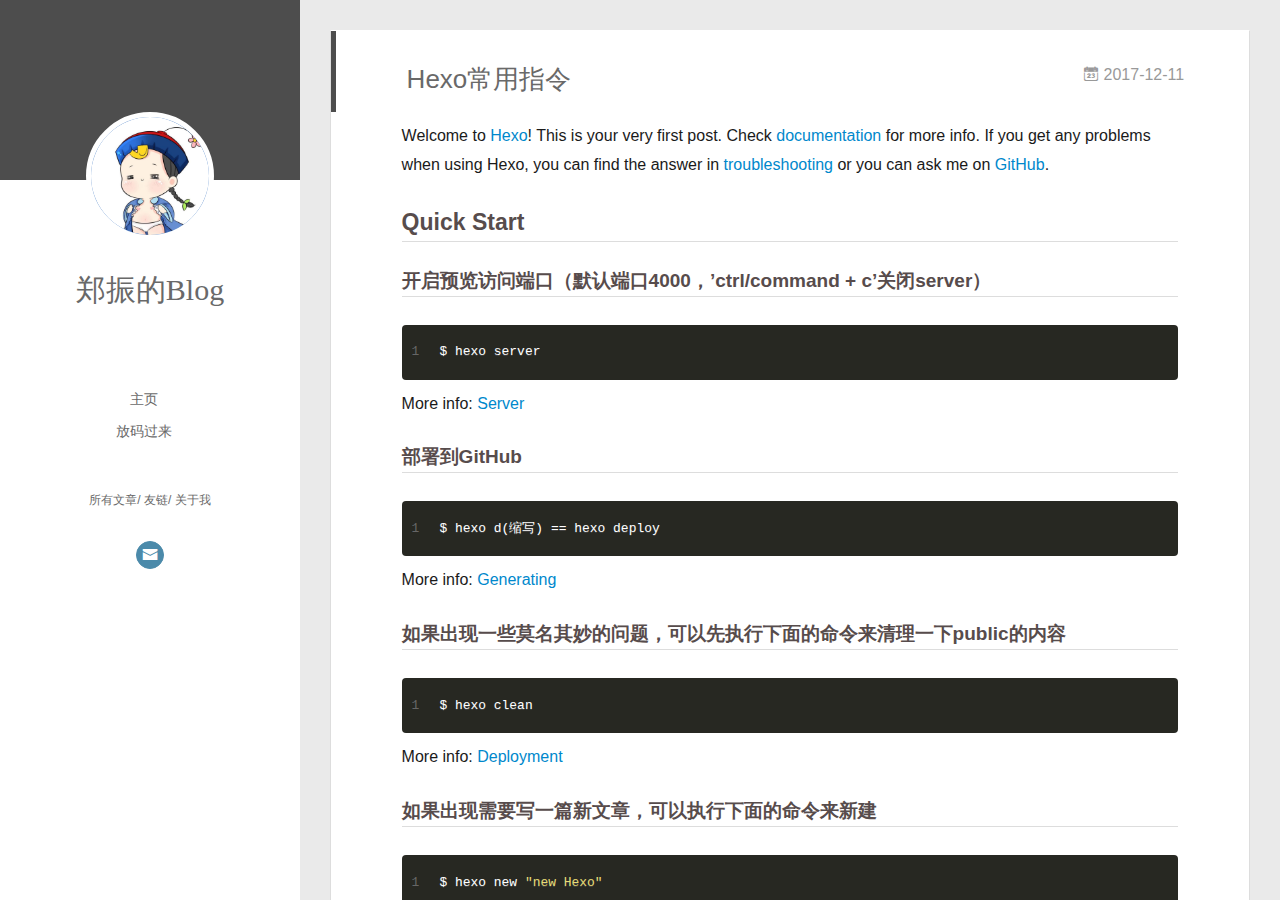
==== commit e5603161: "Site updated: 2017-12-11 15:28:01" ====
--- a/index.html
+++ b/index.html
@@ -6,17 +6,17 @@
   <meta name="renderer" content="webkit">
   <meta http-equiv="X-UA-Compatible" content="IE=edge" >
   <link rel="dns-prefetch" href="http://yoursite.com">
-  <title>啊振</title>
+  <title>Blog</title>
   <meta name="viewport" content="width=device-width, initial-scale=1, maximum-scale=1">
   <meta property="og:type" content="website">
-<meta property="og:title" content="啊振">
+<meta property="og:title" content="Blog">
 <meta property="og:url" content="http://yoursite.com/index.html">
-<meta property="og:site_name" content="啊振">
+<meta property="og:site_name" content="Blog">
 <meta property="og:locale" content="UTF-8">
 <meta name="twitter:card" content="summary">
-<meta name="twitter:title" content="啊振">
-  
-    <link rel="alternative" href="/atom.xml" title="啊振" type="application/atom+xml">
+<meta name="twitter:title" content="Blog">
+  
+    <link rel="alternative" href="/atom.xml" title="Blog" type="application/atom+xml">
   
   
     <link rel="icon" href="/favicon.png">
@@ -46,7 +46,7 @@
 			<img src="/img/timg.jpeg" class="js-avatar">
 		</a>
 		<hgroup>
-		  <h1 class="header-author"><a href="/">啊振的Blog</a></h1>
+		  <h1 class="header-author"><a href="/">郑振的Blog</a></h1>
 		</hgroup>
 		
 
@@ -98,7 +98,7 @@
 				<img src="/img/timg.jpeg" class="js-avatar">
 			</div>
 			<hgroup>
-			  <h1 class="header-author js-header-author">啊振的Blog</h1>
+			  <h1 class="header-author js-header-author">郑振的Blog</h1>
 			</hgroup>
 			
 			
@@ -147,13 +147,13 @@
         
   
     <h1 itemprop="name">
-      <a class="article-title" href="/2017/11/24/hello-world/">Hexo常用指令</a>
+      <a class="article-title" href="/2017/12/11/hello-world/">Hexo常用指令</a>
     </h1>
   
 
         
-        <a href="/2017/11/24/hello-world/" class="archive-article-date">
-  	<time datetime="2017-11-24T01:45:45.425Z" itemprop="datePublished"><i class="icon-calendar icon"></i>2017-11-24</time>
+        <a href="/2017/12/11/hello-world/" class="archive-article-date">
+  	<time datetime="2017-12-11T03:59:07.154Z" itemprop="datePublished"><i class="icon-calendar icon"></i>2017-12-11</time>
 </a>
         
       </header>
@@ -167,6 +167,8 @@
 <p>More info: <a href="https://hexo.io/docs/generating.html" target="_blank" rel="noopener">Generating</a></p>
 <h3 id="如果出现一些莫名其妙的问题，可以先执行下面的命令来清理一下public的内容"><a href="#如果出现一些莫名其妙的问题，可以先执行下面的命令来清理一下public的内容" class="headerlink" title="如果出现一些莫名其妙的问题，可以先执行下面的命令来清理一下public的内容"></a>如果出现一些莫名其妙的问题，可以先执行下面的命令来清理一下public的内容</h3><figure class="highlight bash"><table><tr><td class="gutter"><pre><span class="line">1</span><br></pre></td><td class="code"><pre><span class="line">$ hexo clean</span><br></pre></td></tr></table></figure>
 <p>More info: <a href="https://hexo.io/docs/deployment.html" target="_blank" rel="noopener">Deployment</a></p>
+<h3 id="如果出现需要写一篇新文章，可以执行下面的命令来新建"><a href="#如果出现需要写一篇新文章，可以执行下面的命令来新建" class="headerlink" title="如果出现需要写一篇新文章，可以执行下面的命令来新建"></a>如果出现需要写一篇新文章，可以执行下面的命令来新建</h3><figure class="highlight bash"><table><tr><td class="gutter"><pre><span class="line">1</span><br></pre></td><td class="code"><pre><span class="line">$ hexo new <span class="string">"new Hexo"</span></span><br></pre></td></tr></table></figure>
+<p>More info: <a href="https://hexo.io/docs/deployment.html" target="_blank" rel="noopener">Deployment</a></p>
 
       
 
@@ -179,7 +181,7 @@
 
       
         <p class="article-more-link">
-          <a class="article-more-a" href="/2017/11/24/hello-world/">展开全文 >></a>
+          <a class="article-more-a" href="/2017/12/11/hello-world/">展开全文 >></a>
         </p>
       
 
@@ -209,35 +211,27 @@
 
 
   
-    <article id="post-aaa" class="article article-type-post  article-index" itemscope itemprop="blogPost">
+    <article id="post-one-web" class="article article-type-post  article-index" itemscope itemprop="blogPost">
   <div class="article-inner">
     
       <header class="article-header">
         
   
     <h1 itemprop="name">
-      <a class="article-title" href="/2017/11/23/aaa/">基于github搭建Hexo个人博客</a>
+      <a class="article-title" href="/2017/11/24/one-web/">拯救世界</a>
     </h1>
   
 
         
-        <a href="/2017/11/23/aaa/" class="archive-article-date">
-  	<time datetime="2017-11-23T02:11:57.000Z" itemprop="datePublished"><i class="icon-calendar icon"></i>2017-11-23</time>
+        <a href="/2017/11/24/one-web/" class="archive-article-date">
+  	<time datetime="2017-11-24T01:58:30.000Z" itemprop="datePublished"><i class="icon-calendar icon"></i>2017-11-24</time>
 </a>
         
       </header>
     
     <div class="article-entry" itemprop="articleBody">
       
-        <h1 id="前言"><a href="#前言" class="headerlink" title="前言"></a>前言</h1><p>使用github pages服务搭建博客的好处有：</p>
-<ol>
-<li>全是静态文件，访问速度快；</li>
-<li>免费方便，不用花一分钱就可以搭建一个自由的个人博客，不需要服务器不需要后台；</li>
-<li>可以随意绑定自己的域名，不仔细看的话根本看不出来你的网站是基于github的；</li>
-</ol>
-        
-          <a class="article-more-a" href="/2017/11/23/aaa/#more">more >></a>
-        
+        <h2 id="前言"><a href="#前言" class="headerlink" title="前言"></a>前言</h2>
       
 
       
@@ -249,7 +243,7 @@
 
       
         <p class="article-more-link">
-          <a class="article-more-a" href="/2017/11/23/aaa/">展开全文 >></a>
+          <a class="article-more-a" href="/2017/11/24/one-web/">展开全文 >></a>
         </p>
       
 
@@ -279,6 +273,80 @@
 
 
   
+    <article id="post-one_blog" class="article article-type-post  article-index" itemscope itemprop="blogPost">
+  <div class="article-inner">
+    
+      <header class="article-header">
+        
+  
+    <h1 itemprop="name">
+      <a class="article-title" href="/2017/11/23/one_blog/">基于github搭建Hexo个人博客</a>
+    </h1>
+  
+
+        
+        <a href="/2017/11/23/one_blog/" class="archive-article-date">
+  	<time datetime="2017-11-23T02:11:57.000Z" itemprop="datePublished"><i class="icon-calendar icon"></i>2017-11-23</time>
+</a>
+        
+      </header>
+    
+    <div class="article-entry" itemprop="articleBody">
+      
+        <h2 id="前言"><a href="#前言" class="headerlink" title="前言"></a>前言</h2><p>使用github pages服务搭建博客的好处有：</p>
+<ol>
+<li>全是静态文件，访问速度快；</li>
+<li>访问自己博客的时候没有广告；</li>
+<li>可以自己修改样式，能根据自己的需求加功能；</li>
+<li>免费方便，不用花一分钱就可以搭建一个自由的个人博客，不需要服务器不需要后台；</li>
+<li>可以随意绑定自己的域名，不仔细看的话根本看不出来你的网站是基于github的；</li>
+<li>数据绝对安全，基于github的版本管理，想恢复到哪个历史版本都行；</li>
+<li>博客内容可以轻松打包、转移、发布到其它平台；</li>
+</ol>
+        
+          <a class="article-more-a" href="/2017/11/23/one_blog/#more">more >></a>
+        
+      
+
+      
+    </div>
+    <div class="article-info article-info-index">
+      
+      
+      
+
+      
+        <p class="article-more-link">
+          <a class="article-more-a" href="/2017/11/23/one_blog/">展开全文 >></a>
+        </p>
+      
+
+      
+      <div class="clearfix"></div>
+    </div>
+  </div>
+</article>
+
+<aside class="wrap-side-operation">
+    <div class="mod-side-operation">
+        
+        <div class="jump-container" id="js-jump-container" style="display:none;">
+            <a href="javascript:void(0)" class="mod-side-operation__jump-to-top">
+                <i class="icon-font icon-back"></i>
+            </a>
+            <div id="js-jump-plan-container" class="jump-plan-container" style="top: -11px;">
+                <i class="icon-font icon-plane jump-plane"></i>
+            </div>
+        </div>
+        
+        
+    </div>
+</aside>
+
+
+
+
+  
   
 
 
@@ -289,7 +357,7 @@
   <div class="outer">
     <div id="footer-info">
     	<div class="footer-left">
-    		&copy; 2017 啊振的Blog
+    		&copy; 2017 郑振的Blog
     	</div>
       	<div class="footer-right">
       		<a href="http://hexo.io/" target="_blank">Hexo</a>  Theme <a href="https://github.com/litten/hexo-theme-yilia" target="_blank">Yilia</a> by Litten
@@ -425,6 +493,10 @@
             </li>
           
             <li class="search-li">
+              <a href="http://www.yinwang.org/" target="_blank" class="search-title"><i class="icon-quo-left icon"></i>王垠</a>
+            </li>
+          
+            <li class="search-li">
               <a href="http://www.ruanyifeng.com/blog/" target="_blank" class="search-title"><i class="icon-quo-left icon"></i>阮一峰</a>
             </li>
           
@@ -437,7 +509,7 @@
             </li>
           
             <li class="search-li">
-              <a href="http://baixin.io/2015/08/HEXO%E6%90%AD%E5%BB%BA%E4%B8%AA%E4%BA%BA%E5%8D%9A%E5%AE%A2/" target="_blank" class="search-title"><i class="icon-quo-left icon"></i>Hexo博客搭建参考</a>
+              <a href="https://www.zybuluo.com/mdeditor" target="_blank" class="search-title"><i class="icon-quo-left icon"></i>Markdown语法参考链接</a>
             </li>
           
         </ul>
@@ -448,7 +520,7 @@
     
     	<section class="tools-section tools-section-me" q-show="aboutme">
   	  	
-  	  		<div class="aboutme-wrap" id="js-aboutme">关于我&lt;br&gt;&lt;br&gt;是一个放荡不羁爱自由的人&lt;br&gt;最后:&lt;br&gt;我叫郑振.承蒙关照</div>
+  	  		<div class="aboutme-wrap" id="js-aboutme">关于我&lt;br&gt;&lt;br&gt;梦想是拯救世界&lt;br&gt;最后:&lt;br&gt;我叫郑振.承蒙关照</div>
   	  	
     	</section>
     
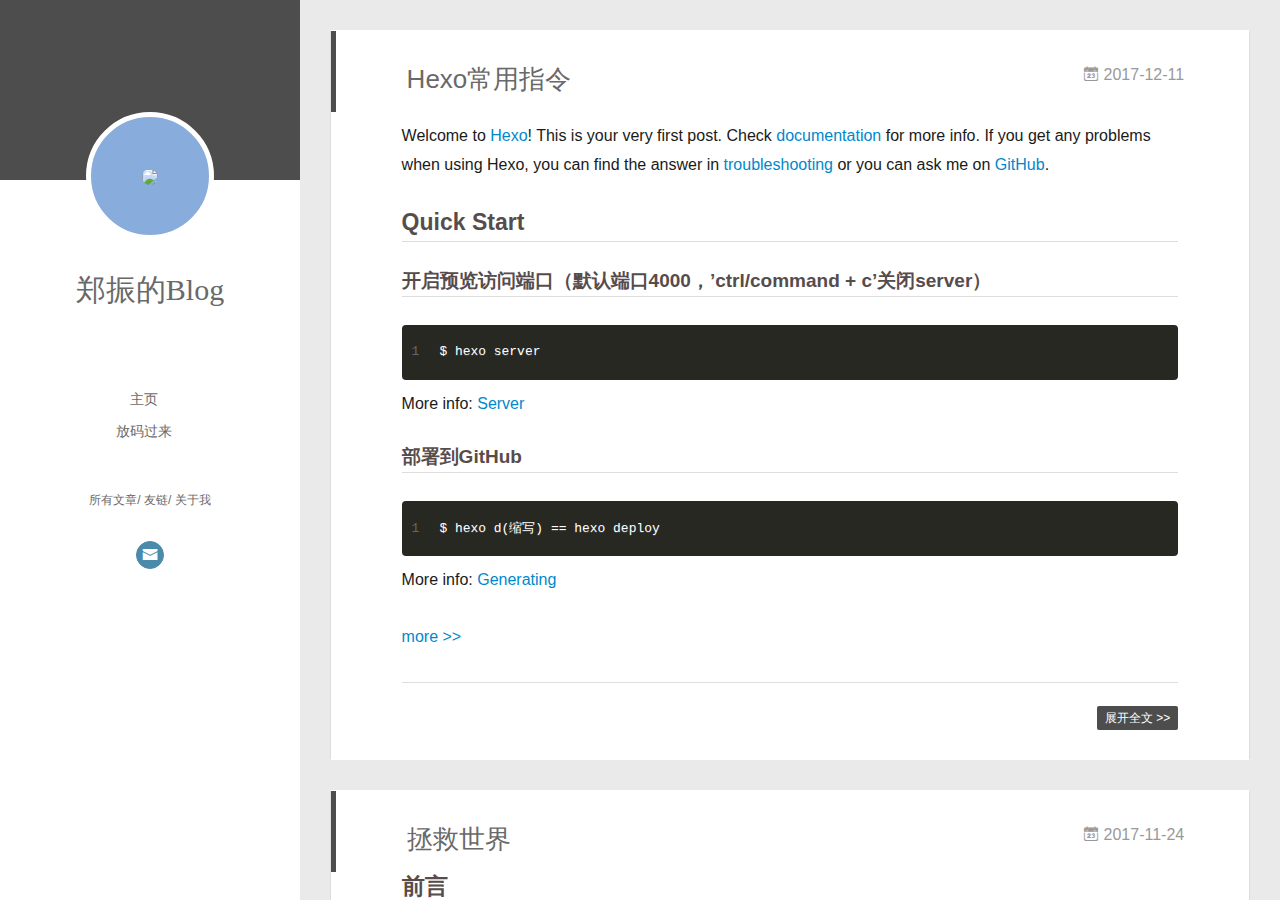
==== commit 854d1067: "Site updated: 2017-12-11 16:30:27" ====
--- a/index.html
+++ b/index.html
@@ -43,7 +43,7 @@
 <div class="intrude-less">
 	<header id="header" class="inner">
 		<a href="/" class="profilepic">
-			<img src="/img/timg.jpeg" class="js-avatar">
+			<img src="/img/avatar.jpg" class="js-avatar">
 		</a>
 		<hgroup>
 		  <h1 class="header-author"><a href="/">郑振的Blog</a></h1>
@@ -95,7 +95,7 @@
 	<div class="intrude-less">
 		<header id="header" class="inner">
 			<div class="profilepic">
-				<img src="/img/timg.jpeg" class="js-avatar">
+				<img src="/img/avatar.jpg" class="js-avatar">
 			</div>
 			<hgroup>
 			  <h1 class="header-author js-header-author">郑振的Blog</h1>
@@ -153,7 +153,7 @@
 
         
         <a href="/2017/12/11/hello-world/" class="archive-article-date">
-  	<time datetime="2017-12-11T03:59:07.154Z" itemprop="datePublished"><i class="icon-calendar icon"></i>2017-12-11</time>
+  	<time datetime="2017-12-11T07:31:22.418Z" itemprop="datePublished"><i class="icon-calendar icon"></i>2017-12-11</time>
 </a>
         
       </header>
@@ -165,11 +165,9 @@
 <p>More info: <a href="https://hexo.io/docs/server.html" target="_blank" rel="noopener">Server</a></p>
 <h3 id="部署到GitHub"><a href="#部署到GitHub" class="headerlink" title="部署到GitHub"></a>部署到GitHub</h3><figure class="highlight bash"><table><tr><td class="gutter"><pre><span class="line">1</span><br></pre></td><td class="code"><pre><span class="line">$ hexo d(缩写) == hexo deploy</span><br></pre></td></tr></table></figure>
 <p>More info: <a href="https://hexo.io/docs/generating.html" target="_blank" rel="noopener">Generating</a></p>
-<h3 id="如果出现一些莫名其妙的问题，可以先执行下面的命令来清理一下public的内容"><a href="#如果出现一些莫名其妙的问题，可以先执行下面的命令来清理一下public的内容" class="headerlink" title="如果出现一些莫名其妙的问题，可以先执行下面的命令来清理一下public的内容"></a>如果出现一些莫名其妙的问题，可以先执行下面的命令来清理一下public的内容</h3><figure class="highlight bash"><table><tr><td class="gutter"><pre><span class="line">1</span><br></pre></td><td class="code"><pre><span class="line">$ hexo clean</span><br></pre></td></tr></table></figure>
-<p>More info: <a href="https://hexo.io/docs/deployment.html" target="_blank" rel="noopener">Deployment</a></p>
-<h3 id="如果出现需要写一篇新文章，可以执行下面的命令来新建"><a href="#如果出现需要写一篇新文章，可以执行下面的命令来新建" class="headerlink" title="如果出现需要写一篇新文章，可以执行下面的命令来新建"></a>如果出现需要写一篇新文章，可以执行下面的命令来新建</h3><figure class="highlight bash"><table><tr><td class="gutter"><pre><span class="line">1</span><br></pre></td><td class="code"><pre><span class="line">$ hexo new <span class="string">"new Hexo"</span></span><br></pre></td></tr></table></figure>
-<p>More info: <a href="https://hexo.io/docs/deployment.html" target="_blank" rel="noopener">Deployment</a></p>
-
+        
+          <a class="article-more-a" href="/2017/12/11/hello-world/#more">more >></a>
+        
       
 
       
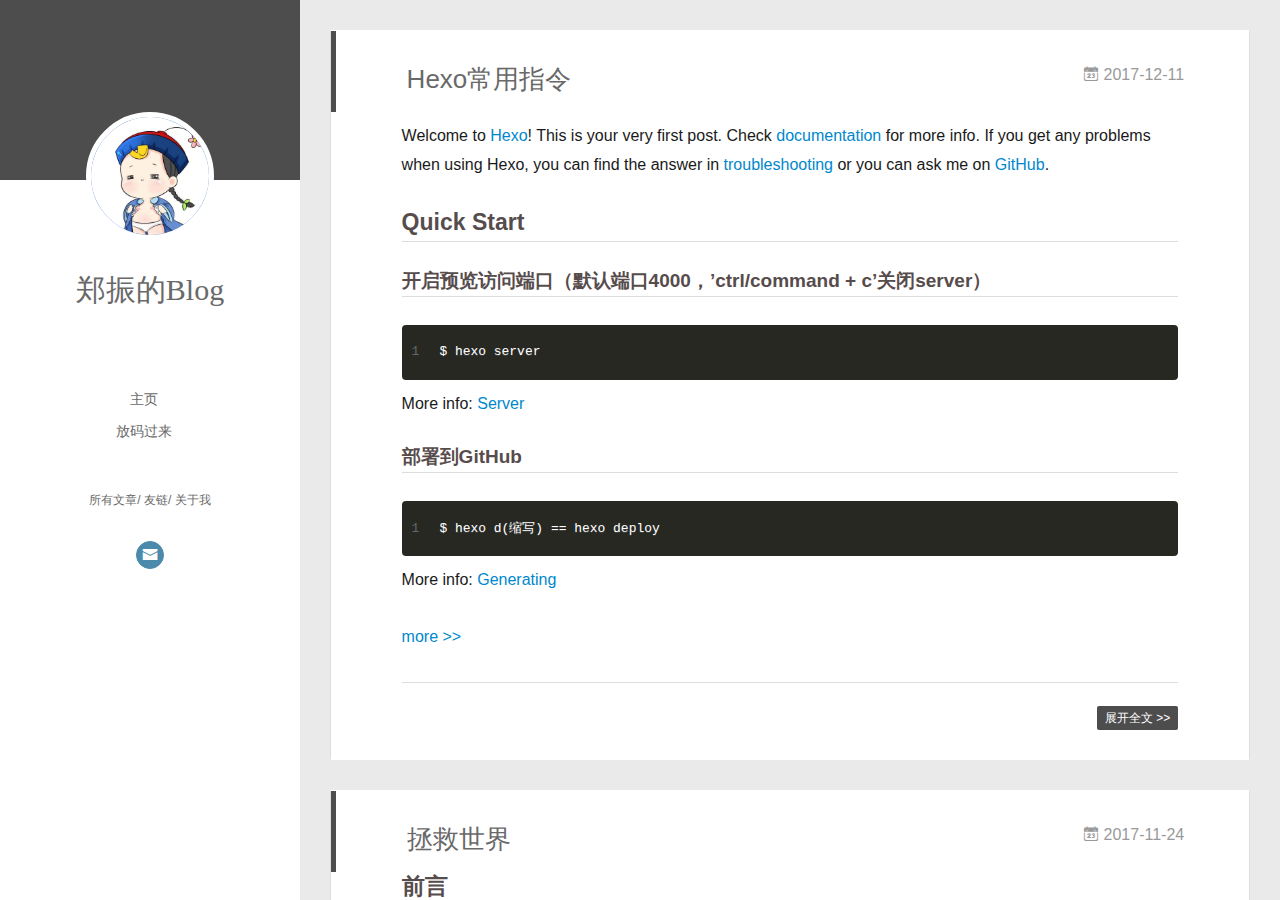
==== commit 9bd66def: "Site updated: 2017-12-12 10:20:57" ====
--- a/index.html
+++ b/index.html
@@ -19,7 +19,7 @@
     <link rel="alternative" href="/atom.xml" title="Blog" type="application/atom+xml">
   
   
-    <link rel="icon" href="/favicon.png">
+    <link rel="icon" href="/img/timg.jpeg">
   
   <link rel="stylesheet" type="text/css" href="/./main.0cf68a.css">
   <style type="text/css">
@@ -43,7 +43,7 @@
 <div class="intrude-less">
 	<header id="header" class="inner">
 		<a href="/" class="profilepic">
-			<img src="/img/avatar.jpg" class="js-avatar">
+			<img src="/img/timg.jpeg" class="js-avatar">
 		</a>
 		<hgroup>
 		  <h1 class="header-author"><a href="/">郑振的Blog</a></h1>
@@ -95,7 +95,7 @@
 	<div class="intrude-less">
 		<header id="header" class="inner">
 			<div class="profilepic">
-				<img src="/img/avatar.jpg" class="js-avatar">
+				<img src="/img/timg.jpeg" class="js-avatar">
 			</div>
 			<hgroup>
 			  <h1 class="header-author js-header-author">郑振的Blog</h1>
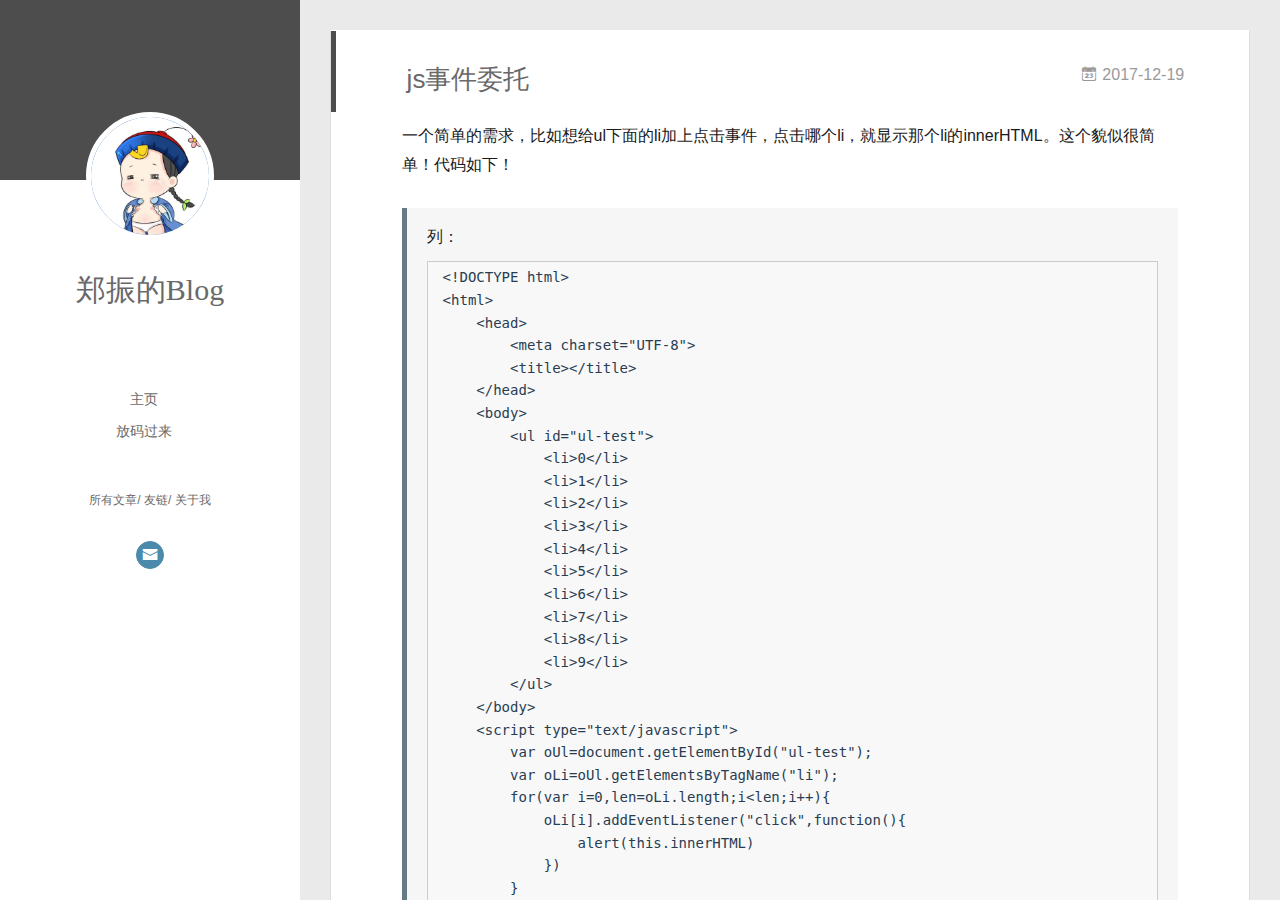
==== commit 9f66f3da: "Site updated: 2017-12-21 11:27:37" ====
--- a/index.html
+++ b/index.html
@@ -140,34 +140,99 @@
           <div id="js-content" class="content-ll">
             
   
-    <article id="post-hello-world" class="article article-type-post  article-index" itemscope itemprop="blogPost">
+    <article id="post-one-web03" class="article article-type-post  article-index" itemscope itemprop="blogPost">
   <div class="article-inner">
     
       <header class="article-header">
         
   
     <h1 itemprop="name">
-      <a class="article-title" href="/2017/12/11/hello-world/">Hexo常用指令</a>
+      <a class="article-title" href="/2017/12/19/one-web03/">js事件委托</a>
     </h1>
   
 
         
-        <a href="/2017/12/11/hello-world/" class="archive-article-date">
-  	<time datetime="2017-12-11T07:31:22.418Z" itemprop="datePublished"><i class="icon-calendar icon"></i>2017-12-11</time>
+        <a href="/2017/12/19/one-web03/" class="archive-article-date">
+  	<time datetime="2017-12-19T08:04:31.000Z" itemprop="datePublished"><i class="icon-calendar icon"></i>2017-12-19</time>
 </a>
         
       </header>
     
     <div class="article-entry" itemprop="articleBody">
       
-        <p>Welcome to <a href="https://hexo.io/" target="_blank" rel="noopener">Hexo</a>! This is your very first post. Check <a href="https://hexo.io/docs/" target="_blank" rel="noopener">documentation</a> for more info. If you get any problems when using Hexo, you can find the answer in <a href="https://hexo.io/docs/troubleshooting.html" target="_blank" rel="noopener">troubleshooting</a> or you can ask me on <a href="https://github.com/hexojs/hexo/issues" target="_blank" rel="noopener">GitHub</a>.</p>
-<h2 id="Quick-Start"><a href="#Quick-Start" class="headerlink" title="Quick Start"></a>Quick Start</h2><h3 id="开启预览访问端口（默认端口4000，’ctrl-command-c’关闭server）"><a href="#开启预览访问端口（默认端口4000，’ctrl-command-c’关闭server）" class="headerlink" title="开启预览访问端口（默认端口4000，’ctrl/command + c’关闭server）"></a>开启预览访问端口（默认端口4000，’ctrl/command + c’关闭server）</h3><figure class="highlight bash"><table><tr><td class="gutter"><pre><span class="line">1</span><br></pre></td><td class="code"><pre><span class="line">$ hexo server</span><br></pre></td></tr></table></figure>
-<p>More info: <a href="https://hexo.io/docs/server.html" target="_blank" rel="noopener">Server</a></p>
-<h3 id="部署到GitHub"><a href="#部署到GitHub" class="headerlink" title="部署到GitHub"></a>部署到GitHub</h3><figure class="highlight bash"><table><tr><td class="gutter"><pre><span class="line">1</span><br></pre></td><td class="code"><pre><span class="line">$ hexo d(缩写) == hexo deploy</span><br></pre></td></tr></table></figure>
-<p>More info: <a href="https://hexo.io/docs/generating.html" target="_blank" rel="noopener">Generating</a></p>
-        
-          <a class="article-more-a" href="/2017/12/11/hello-world/#more">more >></a>
-        
+        <p>一个简单的需求，比如想给ul下面的li加上点击事件，点击哪个li，就显示那个li的innerHTML。这个貌似很简单！代码如下！</p>
+<blockquote>
+<p>   列：</p>
+<pre><code>&lt;!DOCTYPE html&gt;
+&lt;html&gt;
+    &lt;head&gt;
+        &lt;meta charset=&quot;UTF-8&quot;&gt;
+        &lt;title&gt;&lt;/title&gt;
+    &lt;/head&gt;
+    &lt;body&gt;
+        &lt;ul id=&quot;ul-test&quot;&gt;
+            &lt;li&gt;0&lt;/li&gt;
+            &lt;li&gt;1&lt;/li&gt;
+            &lt;li&gt;2&lt;/li&gt;
+            &lt;li&gt;3&lt;/li&gt;
+            &lt;li&gt;4&lt;/li&gt;
+            &lt;li&gt;5&lt;/li&gt;
+            &lt;li&gt;6&lt;/li&gt;
+            &lt;li&gt;7&lt;/li&gt;
+            &lt;li&gt;8&lt;/li&gt;
+            &lt;li&gt;9&lt;/li&gt;
+        &lt;/ul&gt;
+    &lt;/body&gt;
+    &lt;script type=&quot;text/javascript&quot;&gt;
+        var oUl=document.getElementById(&quot;ul-test&quot;);
+        var oLi=oUl.getElementsByTagName(&quot;li&quot;);
+        for(var i=0,len=oLi.length;i&lt;len;i++){
+            oLi[i].addEventListener(&quot;click&quot;,function(){
+                alert(this.innerHTML)
+            })
+        }
+    &lt;/script&gt;
+&lt;/html&gt;
+</code></pre></blockquote>
+<p>很简单，这样就实现了，实际上这里有坑，也待优化！1.for循环，循环的是li，10个li就循环10次，绑定10次事件，100个就循环了100次，绑定100次事件！2.如果li不是本来就在页面上的，是未来元素，是页面加载了，再通过js动态加载进来了，上面的写法是无效的，点击li是没有反应的！所以就者需要用事件委托（即使不考虑上面的第二种情况，也是建议使用事件委托）！代码如下</p>
+<blockquote>
+<p>   列：</p>
+<pre><code>&lt;!DOCTYPE html&gt;
+&lt;html&gt;
+    &lt;head&gt;
+        &lt;meta charset=&quot;UTF-8&quot;&gt;
+        &lt;title&gt;&lt;/title&gt;
+    &lt;/head&gt;
+    &lt;body&gt;
+        &lt;ul id=&quot;ul-test&quot;&gt;
+            &lt;li&gt;0&lt;/li&gt;
+            &lt;li&gt;1&lt;/li&gt;
+            &lt;li&gt;2&lt;/li&gt;
+            &lt;li&gt;3&lt;/li&gt;
+            &lt;li&gt;4&lt;/li&gt;
+            &lt;li&gt;5&lt;/li&gt;
+            &lt;li&gt;6&lt;/li&gt;
+            &lt;li&gt;7&lt;/li&gt;
+            &lt;li&gt;8&lt;/li&gt;
+            &lt;li&gt;9&lt;/li&gt;
+        &lt;/ul&gt;
+    &lt;/body&gt;
+    &lt;script type=&quot;text/javascript&quot;&gt;
+        var oUl=document.getElementById(&quot;ul-test&quot;);
+        oUl.addEventListener(&quot;click&quot;,function(ev){
+            var ev=ev||window.event;
+            var target=ev.target||ev.srcElement;
+            //如果点击的最底层是li元素
+            if(target.tagName.toLowerCase()===&apos;li&apos;){
+                alert(target.innerHTML)
+            }
+        })
+    &lt;/script&gt;
+&lt;/html&gt;
+</code></pre></blockquote>
+<p>这样写，即使是动态添加进来的li点击也有反应，还有一个就是ul只有一个，事件绑定在ul上，无论li多少个，都是添加一次事件！但是也是可能会有问题，如果li下面还有子元素，那么点击的时候，target可能不是li，而是鼠标点击那个位置的最底层元素！如下图，如果鼠标点击白色区域，那个target就是body元素,鼠标点击绿色区域target就是div元素，鼠标点击蓝色区域target就是ul，点击橙色就是li。</p>
+<p><img src="/img/one_web03.jpeg" alt="如图"></p>
+
       
 
       
@@ -179,7 +244,7 @@
 
       
         <p class="article-more-link">
-          <a class="article-more-a" href="/2017/12/11/hello-world/">展开全文 >></a>
+          <a class="article-more-a" href="/2017/12/19/one-web03/">展开全文 >></a>
         </p>
       
 
@@ -209,6 +274,164 @@
 
 
   
+    <article id="post-one-web02" class="article article-type-post  article-index" itemscope itemprop="blogPost">
+  <div class="article-inner">
+    
+      <header class="article-header">
+        
+  
+    <h1 itemprop="name">
+      <a class="article-title" href="/2017/12/15/one-web02/">jquery call方法和apply方法接触</a>
+    </h1>
+  
+
+        
+        <a href="/2017/12/15/one-web02/" class="archive-article-date">
+  	<time datetime="2017-12-15T02:42:05.000Z" itemprop="datePublished"><i class="icon-calendar icon"></i>2017-12-15</time>
+</a>
+        
+      </header>
+    
+    <div class="article-entry" itemprop="articleBody">
+      
+        <h5 id="call方法"><a href="#call方法" class="headerlink" title="call方法:"></a>call方法:</h5><p>语法：call([thisObj[,arg1[, arg2[,   [,.argN]]]]])<br>定义：调用一个对象的一个方法，以另一个对象替换当前对象。<br>说明：<br>call 方法可以用来代替另一个对象调用一个方法。call 方法可将一个函数的对象上下文从初始的上下文改变为由 thisObj 指定的新对象。<br>如果没有提供 thisObj 参数，那么 Global 对象被用作 thisObj。</p>
+<h5 id="apply方法："><a href="#apply方法：" class="headerlink" title="apply方法："></a>apply方法：</h5><p>语法：apply([thisObj[,argArray]])<br>定义：应用某一对象的一个方法，用另一个对象替换当前对象。<br>说明：<br>如果 argArray 不是一个有效的数组或者不是 arguments 对象，那么将导致一个 TypeError。<br>如果没有提供 argArray 和 thisObj 任何一个参数，那么 Global 对象将被用作 thisObj， 并且无法被传递任何参数。</p>
+<blockquote>
+<p>   列：</p>
+<pre><code>&lt;script language=&quot;javascript&quot;&gt;
+     /**定义一个animal类*/
+     function Animal(){
+         this.name = &quot;Animal&quot;;
+         this.showName = function(data){
+             alert(this.name);
+             alert(data)
+         }
+     }
+     /**定义一个Cat类*/
+     function Cat(){
+         this.name = &quot;Cat&quot;;
+     }
+     /**创建两个类对象*/
+     var animal = new Animal();
+     var cat = new Cat();
+     //通过call或apply方法，将原本属于Animal对象的showName()方法交给当前对象cat来使用了。
+     //输入结果为&quot;Cat&quot;
+     animal.showName.call(cat,&quot;age:20&quot;); //第一个参数默认为this 第二个为参数
+     //animal.showName.apply(cat,[]);
+ &lt;/script&gt;
+</code></pre></blockquote>
+<p>以上代码无论是采用animal.showName.call或是animal.showName.apply方法，运行的结果都是输出一个”Cat”的字符串。说明showName方法的调用者被换成了cat对象，而不是最初定义它的animal了。这就是call和apply方法的妙用！</p>
+
+      
+
+      
+    </div>
+    <div class="article-info article-info-index">
+      
+      
+      
+
+      
+        <p class="article-more-link">
+          <a class="article-more-a" href="/2017/12/15/one-web02/">展开全文 >></a>
+        </p>
+      
+
+      
+      <div class="clearfix"></div>
+    </div>
+  </div>
+</article>
+
+<aside class="wrap-side-operation">
+    <div class="mod-side-operation">
+        
+        <div class="jump-container" id="js-jump-container" style="display:none;">
+            <a href="javascript:void(0)" class="mod-side-operation__jump-to-top">
+                <i class="icon-font icon-back"></i>
+            </a>
+            <div id="js-jump-plan-container" class="jump-plan-container" style="top: -11px;">
+                <i class="icon-font icon-plane jump-plane"></i>
+            </div>
+        </div>
+        
+        
+    </div>
+</aside>
+
+
+
+
+  
+    <article id="post-hello-world" class="article article-type-post  article-index" itemscope itemprop="blogPost">
+  <div class="article-inner">
+    
+      <header class="article-header">
+        
+  
+    <h1 itemprop="name">
+      <a class="article-title" href="/2017/12/11/hello-world/">Hexo常用指令</a>
+    </h1>
+  
+
+        
+        <a href="/2017/12/11/hello-world/" class="archive-article-date">
+  	<time datetime="2017-12-11T07:31:22.418Z" itemprop="datePublished"><i class="icon-calendar icon"></i>2017-12-11</time>
+</a>
+        
+      </header>
+    
+    <div class="article-entry" itemprop="articleBody">
+      
+        <p>Welcome to <a href="https://hexo.io/" target="_blank" rel="noopener">Hexo</a>! This is your very first post. Check <a href="https://hexo.io/docs/" target="_blank" rel="noopener">documentation</a> for more info. If you get any problems when using Hexo, you can find the answer in <a href="https://hexo.io/docs/troubleshooting.html" target="_blank" rel="noopener">troubleshooting</a> or you can ask me on <a href="https://github.com/hexojs/hexo/issues" target="_blank" rel="noopener">GitHub</a>.</p>
+<h2 id="Quick-Start"><a href="#Quick-Start" class="headerlink" title="Quick Start"></a>Quick Start</h2><h3 id="开启预览访问端口（默认端口4000，’ctrl-command-c’关闭server）"><a href="#开启预览访问端口（默认端口4000，’ctrl-command-c’关闭server）" class="headerlink" title="开启预览访问端口（默认端口4000，’ctrl/command + c’关闭server）"></a>开启预览访问端口（默认端口4000，’ctrl/command + c’关闭server）</h3><figure class="highlight bash"><table><tr><td class="gutter"><pre><span class="line">1</span><br></pre></td><td class="code"><pre><span class="line">$ hexo server</span><br></pre></td></tr></table></figure>
+<p>More info: <a href="https://hexo.io/docs/server.html" target="_blank" rel="noopener">Server</a></p>
+<h3 id="部署到GitHub"><a href="#部署到GitHub" class="headerlink" title="部署到GitHub"></a>部署到GitHub</h3><figure class="highlight bash"><table><tr><td class="gutter"><pre><span class="line">1</span><br></pre></td><td class="code"><pre><span class="line">$ hexo d(缩写) == hexo deploy</span><br></pre></td></tr></table></figure>
+<p>More info: <a href="https://hexo.io/docs/generating.html" target="_blank" rel="noopener">Generating</a></p>
+        
+          <a class="article-more-a" href="/2017/12/11/hello-world/#more">more >></a>
+        
+      
+
+      
+    </div>
+    <div class="article-info article-info-index">
+      
+      
+      
+
+      
+        <p class="article-more-link">
+          <a class="article-more-a" href="/2017/12/11/hello-world/">展开全文 >></a>
+        </p>
+      
+
+      
+      <div class="clearfix"></div>
+    </div>
+  </div>
+</article>
+
+<aside class="wrap-side-operation">
+    <div class="mod-side-operation">
+        
+        <div class="jump-container" id="js-jump-container" style="display:none;">
+            <a href="javascript:void(0)" class="mod-side-operation__jump-to-top">
+                <i class="icon-font icon-back"></i>
+            </a>
+            <div id="js-jump-plan-container" class="jump-plan-container" style="top: -11px;">
+                <i class="icon-font icon-plane jump-plane"></i>
+            </div>
+        </div>
+        
+        
+    </div>
+</aside>
+
+
+
+
+  
     <article id="post-one-web" class="article article-type-post  article-index" itemscope itemprop="blogPost">
   <div class="article-inner">
     
@@ -216,7 +439,7 @@
         
   
     <h1 itemprop="name">
-      <a class="article-title" href="/2017/11/24/one-web/">拯救世界</a>
+      <a class="article-title" href="/2017/11/24/one-web/">Webpack入门篇</a>
     </h1>
   
 
@@ -229,7 +452,76 @@
     
     <div class="article-entry" itemprop="articleBody">
       
-        <h2 id="前言"><a href="#前言" class="headerlink" title="前言"></a>前言</h2>
+        <h2 id="写在前面的话"><a href="#写在前面的话" class="headerlink" title="写在前面的话"></a>写在前面的话</h2><p>阅读本文之前，先看下面这个webpack的配置文件，如果每一项你都懂，那本文能带给你的收获也许就比较有限，你可以快速浏览或直接跳过；如果你和十天前的我一样，对很多选项存在着疑惑，那花一段时间慢慢阅读本文，你的疑惑一定一个一个都会消失；如果你以前没怎么接触过Webpack，而你又你对webpack感兴趣，那么动手跟着本文中那个贯穿始终的例子写一次，写完以后你会发现你已明明白白的走进了Webpack的大门。</p>
+<blockquote>
+<p>   // 一个常见的<code>webpack</code>配置文件</p>
+<pre><code>const webpack = require(&apos;webpack&apos;);
+const HtmlWebpackPlugin = require(&apos;html-webpack-plugin&apos;);
+const ExtractTextPlugin = require(&apos;extract-text-webpack-plugin&apos;);
+module.exports = {
+        entry: __dirname + &quot;/app/main.js&quot;, //已多次提及的唯一入口文件
+        output: {
+            path: __dirname + &quot;/build&quot;,
+            filename: &quot;bundle-[hash].js&quot;
+        },
+        devtool: &apos;none&apos;,
+        devServer: {
+            contentBase: &quot;./public&quot;, //本地服务器所加载的页面所在的目录
+            historyApiFallback: true, //不跳转
+            inline: true,
+            hot: true
+        },
+        module: {
+            rules: [{
+                    test: /(\.jsx|\.js)$/,
+                    use: {
+                        loader: &quot;babel-loader&quot;
+                    },
+                    exclude: /node_modules/
+                }, {
+                    test: /\.css$/,
+                    use: ExtractTextPlugin.extract({
+                        fallback: &quot;style-loader&quot;,
+                        use: [{
+                            loader: &quot;css-loader&quot;,
+                            options: {
+                                modules: true,
+                                localIdentName: &apos;[name]__[local]--[hash:base64:5]&apos;
+                            }
+                        }, {
+                            loader: &quot;postcss-loader&quot;
+                        }],
+                    })
+                }
+            }
+        ]
+    },
+    plugins: [
+        new webpack.BannerPlugin(&apos;版权所有，翻版必究&apos;),
+        new HtmlWebpackPlugin({
+            template: __dirname + &quot;/app/index.tmpl.html&quot; //new 一个这个插件的实例，并传入相关的参数
+        }),
+        new webpack.optimize.OccurrenceOrderPlugin(),
+        new webpack.optimize.UglifyJsPlugin(),
+        new ExtractTextPlugin(&quot;style.css&quot;)
+    ]
+};
+</code></pre></blockquote>
+<h2 id="什么是WebPack，为什么要使用它？"><a href="#什么是WebPack，为什么要使用它？" class="headerlink" title="什么是WebPack，为什么要使用它？"></a>什么是WebPack，为什么要使用它？</h2><h3 id="为什要使用WebPack"><a href="#为什要使用WebPack" class="headerlink" title="为什要使用WebPack"></a>为什要使用WebPack</h3><p>现今的很多网页其实可以看做是功能丰富的应用，它们拥有着复杂的JavaScript代码和一大堆依赖包。为了简化开发的复杂度，前端社区涌现出了很多好的实践方法</p>
+<blockquote>
+<ul>
+<li>模块化，让我们可以把复杂的程序细化为小的文件;</li>
+<li>类似于TypeScript这种在JavaScript基础上拓展的开发语言：使我们能够实现目前版本的JavaScript不能直接使用的特性，并且之后还能转换为JavaScript文件使浏览器可以识别；</li>
+<li>Scss，less等CSS预处理器</li>
+</ul>
+</blockquote>
+<p>这些改进确实大大的提高了我们的开发效率，但是利用它们开发的文件往往需要进行额外的处理才能让浏览器识别,而手动处理又是非常繁琐的，这就为WebPack类的工具的出现提供了需求。</p>
+<h3 id="什么是Webpack"><a href="#什么是Webpack" class="headerlink" title="什么是Webpack"></a>什么是Webpack</h3><p>WebPack可以看做是模块打包机：它做的事情是，分析你的项目结构，找到JavaScript模块以及其它的一些浏览器不能直接运行的拓展语言（Scss，TypeScript等），并将其转换和打包为合适的格式供浏览器使用。</p>
+<h3 id="WebPack和Grunt以及Gulp相比有什么特性"><a href="#WebPack和Grunt以及Gulp相比有什么特性" class="headerlink" title="WebPack和Grunt以及Gulp相比有什么特性"></a>WebPack和Grunt以及Gulp相比有什么特性</h3><p>其实Webpack和另外两个并没有太多的可比性，Gulp/Grunt是一种能够优化前端的开发流程的工具，而WebPack是一种模块化的解决方案，不过Webpack的优点使得Webpack在很多场景下可以替代Gulp/Grunt类的工具。</p>
+<p>Grunt和Gulp的工作方式是：在一个配置文件中，指明对某些文件进行类似编译，组合，压缩等任务的具体步骤，工具之后可以自动替你完成这些任务。</p>
+<p><img src="/img/1031000-d0693c06bb3a00e3.png" alt="说明文本"></p>
+<p>ps：不想写了，懒癌犯了</p>
+
       
 
       
--- a/main.0cf68a.css
+++ b/main.0cf68a.css
@@ -1 +1 @@
-.clearfix:after,.clearfix:before{content:"";display:table}.clearfix:after{clear:both}.left-col.show{box-shadow:0 0 6px 0 rgba(0,0,0,.75)}.mid-col,.mid-col.show .article,.tools-col,.tools-col .tools-section .search-tag.tagcloud .article-tag-list,.tools-col .tools-section .search-ul .search-tag span:hover,.tools-col .tools-section .search-ul .search-time span:hover,.tools-col .tools-section .search-ul .search-title:hover,.tools-col .tools-section .search-wrap .icon{transition:all .2s ease-in;-ms-transition:all .2s ease-in}@-webkit-keyframes leftIn{0%,60%,75%,90%,to{-webkit-animation-timing-function:cubic-bezier(.215,.61,.355,1);animation-timing-function:cubic-bezier(.215,.61,.355,1)}0%{-webkit-transform:translateZ(0);transform:translateZ(0)}60%{-webkit-transform:translate3d(358px,0,0);transform:translate3d(358px,0,0)}75%{-webkit-transform:translate3d(323px,0,0);transform:translate3d(323px,0,0)}90%{-webkit-transform:translate3d(338px,0,0);transform:translate3d(338px,0,0)}to{-webkit-transform:translate3d(333px,0,0);transform:translate3d(333px,0,0)}}@keyframes leftIn{0%,60%,75%,90%,to{-webkit-animation-timing-function:cubic-bezier(.215,.61,.355,1);animation-timing-function:cubic-bezier(.215,.61,.355,1)}0%{-webkit-transform:translateZ(0);transform:translateZ(0)}60%{-webkit-transform:translate3d(358px,0,0);transform:translate3d(358px,0,0)}75%{-webkit-transform:translate3d(323px,0,0);transform:translate3d(323px,0,0)}90%{-webkit-transform:translate3d(338px,0,0);transform:translate3d(338px,0,0)}to{-webkit-transform:translate3d(333px,0,0);transform:translate3d(333px,0,0)}}.mid-col.show{-webkit-animation-duration:.8s;animation-duration:.8s;-webkit-animation-fill-mode:both;animation-fill-mode:both;-webkit-animation-name:leftIn;animation-name:leftIn}@-webkit-keyframes leftOut{0%,60%,75%,90%,to{-webkit-animation-timing-function:cubic-bezier(.215,.61,.355,1);animation-timing-function:cubic-bezier(.215,.61,.355,1)}0%{-webkit-transform:translate3d(333px,0,0);transform:translate3d(333px,0,0)}60%{-webkit-transform:translate3d(-25px,0,0);transform:translate3d(-25px,0,0)}75%{-webkit-transform:translate3d(10px,0,0);transform:translate3d(10px,0,0)}90%{-webkit-transform:translate3d(-5px,0,0);transform:translate3d(-5px,0,0)}to{-webkit-transform:translateZ(0);transform:translateZ(0)}}@keyframes leftOut{0%,60%,75%,90%,to{-webkit-animation-timing-function:cubic-bezier(.215,.61,.355,1);animation-timing-function:cubic-bezier(.215,.61,.355,1)}0%{-webkit-transform:translate3d(333px,0,0);transform:translate3d(333px,0,0)}60%{-webkit-transform:translate3d(-25px,0,0);transform:translate3d(-25px,0,0)}75%{-webkit-transform:translate3d(10px,0,0);transform:translate3d(10px,0,0)}90%{-webkit-transform:translate3d(-5px,0,0);transform:translate3d(-5px,0,0)}to{-webkit-transform:translateZ(0);transform:translateZ(0)}}.mid-col.hide{-webkit-animation-duration:.8s;animation-duration:.8s;-webkit-animation-name:leftOut;animation-name:leftOut}@-webkit-keyframes smallLeftIn{0%,60%,75%,90%,to{-webkit-animation-timing-function:cubic-bezier(.215,.61,.355,1);animation-timing-function:cubic-bezier(.215,.61,.355,1)}0%{-webkit-transform:translateZ(0);transform:translateZ(0)}60%{-webkit-transform:translate3d(325px,0,0);transform:translate3d(325px,0,0)}75%{-webkit-transform:translate3d(290px,0,0);transform:translate3d(290px,0,0)}90%{-webkit-transform:translate3d(305px,0,0);transform:translate3d(305px,0,0)}to{-webkit-transform:translate3d(300px,0,0);transform:translate3d(300px,0,0)}}@keyframes smallLeftIn{0%,60%,75%,90%,to{-webkit-animation-timing-function:cubic-bezier(.215,.61,.355,1);animation-timing-function:cubic-bezier(.215,.61,.355,1)}0%{-webkit-transform:translateZ(0);transform:translateZ(0)}60%{-webkit-transform:translate3d(325px,0,0);transform:translate3d(325px,0,0)}75%{-webkit-transform:translate3d(290px,0,0);transform:translate3d(290px,0,0)}90%{-webkit-transform:translate3d(305px,0,0);transform:translate3d(305px,0,0)}to{-webkit-transform:translate3d(300px,0,0);transform:translate3d(300px,0,0)}}.tools-col.show{-webkit-animation-duration:.8s;animation-duration:.8s;-webkit-animation-fill-mode:both;animation-fill-mode:both;-webkit-animation-name:smallLeftIn;animation-name:smallLeftIn}@-webkit-keyframes smallleftOut{0%,60%,75%,90%,to{-webkit-animation-timing-function:cubic-bezier(.215,.61,.355,1);animation-timing-function:cubic-bezier(.215,.61,.355,1)}0%{-webkit-transform:translate3d(333px,0,0);transform:translate3d(333px,0,0)}60%{-webkit-transform:translate3d(-25px,0,0);transform:translate3d(-25px,0,0)}75%{-webkit-transform:translate3d(10px,0,0);transform:translate3d(10px,0,0)}90%{-webkit-transform:translate3d(-5px,0,0);transform:translate3d(-5px,0,0)}to{-webkit-transform:translateZ(0);transform:translateZ(0)}}@keyframes smallleftOut{0%,60%,75%,90%,to{-webkit-animation-timing-function:cubic-bezier(.215,.61,.355,1);animation-timing-function:cubic-bezier(.215,.61,.355,1)}0%{-webkit-transform:translate3d(333px,0,0);transform:translate3d(333px,0,0)}60%{-webkit-transform:translate3d(-25px,0,0);transform:translate3d(-25px,0,0)}75%{-webkit-transform:translate3d(10px,0,0);transform:translate3d(10px,0,0)}90%{-webkit-transform:translate3d(-5px,0,0);transform:translate3d(-5px,0,0)}to{-webkit-transform:translateZ(0);transform:translateZ(0)}}.tools-col.hide{-webkit-animation-duration:.8s;animation-duration:.8s;-webkit-animation-fill-mode:both;animation-fill-mode:both;-webkit-animation-name:smallleftOut;animation-name:smallleftOut}html{-ms-text-size-adjust:100%;-webkit-text-size-adjust:100%;-webkit-tap-highlight-color:transparent;height:100%}body{margin:0;font-size:14px;font-family:Helvetica Neue,Helvetica,STHeiTi,Arial,sans-serif;line-height:1.5;color:#333;background-color:#fff;min-height:100%}article,aside,details,figcaption,figure,footer,header,hgroup,main,menu,nav,section,summary{display:block}audio,canvas,progress,video{display:inline-block}audio:not([controls]){display:none;height:0}progress{vertical-align:baseline}[hidden],template{display:none}a{background:transparent;text-decoration:none;color:#08c}a:active{outline:0}abbr[title]{border-bottom:1px dotted}b,strong{font-weight:700}dfn{font-style:italic}mark{background:#ff0;color:#000}small{font-size:80%}sub,sup{font-size:75%;line-height:0;position:relative;vertical-align:baseline}sup{top:-.5em}sub{bottom:-.25em}img{border:0;vertical-align:middle;max-width:100%}svg:not(:root){overflow:hidden}pre{overflow:auto;white-space:pre;white-space:pre-wrap;word-wrap:break-word}code,kbd,pre,samp{font-family:monospace,monospace;font-size:1em}button,input,optgroup,select,textarea{color:inherit;font:inherit;margin:0;vertical-align:middle}button,input,select{overflow:visible}button,select{text-transform:none}button,html input[type=button],input[type=reset],input[type=submit]{-webkit-appearance:button;cursor:pointer}[disabled]{cursor:default}button::-moz-focus-inner,input::-moz-focus-inner{border:0;padding:0}input{line-height:normal}input[type=checkbox],input[type=radio]{box-sizing:border-box;padding:0}input[type=number]::-webkit-inner-spin-button,input[type=number]::-webkit-outer-spin-button{height:auto}input[type=search]{-webkit-appearance:textfield;box-sizing:border-box}input[type=search]::-webkit-search-cancel-button,input[type=search]::-webkit-search-decoration{-webkit-appearance:none}fieldset{border:1px solid silver;margin:0 2px;padding:.35em .625em .75em}legend{border:0;padding:0}textarea{overflow:auto;resize:vertical;vertical-align:top}optgroup{font-weight:700}button,input,select,textarea{outline:0}input,textarea{-webkit-user-modify:read-write-plaintext-only}input::-ms-clear,input::-ms-reveal{display:none}input::-moz-placeholder,textarea::-moz-placeholder{color:#999}input:-ms-input-placeholder,textarea:-ms-input-placeholder{color:#999}input::-webkit-input-placeholder,textarea::-webkit-input-placeholder{color:#999}.placeholder{color:#999}table{border-collapse:collapse;border-spacing:0}td,th{padding:0}blockquote,figure,form,h1,h2,h3,h4,h5,h6,p{margin:0}dd,dl,li,ol,ul{margin:0;padding:0}ol,ul{list-style:none outside none}h1,h2,h3{line-height:2;font-weight:400}h1{font-size:18px}h2{font-size:16px}h3{font-size:14px}i{font-style:normal}*{box-sizing:border-box}@font-face{font-family:iconfont;src:url(./fonts/iconfont.b322fa.eot);src:url(./fonts/iconfont.b322fa.eot#iefix) format("embedded-opentype"),url(./fonts/iconfont.8c627f.woff) format("woff"),url(./fonts/iconfont.16acc2.ttf) format("truetype"),url(./fonts/iconfont.45d7ee.svg#iconfont) format("svg")}[class*=" icon-"],[class^=icon-]{font-family:iconfont!important;speak:none;font-size:16px;font-style:normal;font-weight:400;font-variant:normal;text-transform:none;line-height:1;-webkit-font-smoothing:antialiased;-moz-osx-font-smoothing:grayscale}.icon-twitter:before{content:"\E600"}.icon-facebook:before{content:"\E601"}.icon-clock:before{content:"\E602"}.icon-mail:before{content:"\E609"}.icon-link:before{content:"\E6AB"}.icon-search:before{content:"\E65B"}.icon-smile:before{content:"\E64A"}.icon-roundrightfill:before{content:"\E65A"}.icon-list:before{content:"\E682"}.icon-book:before{content:"\E6FE"}.icon-home:before{content:"\E6BB"}.icon-share:before{content:"\E618"}.icon-back:before{content:"\E625"}.icon-qq:before{content:"\E62D"}.icon-weibo:before{content:"\E619"}.icon-segmentfault:before{content:"\E603"}.icon-sort:before{content:"\E700"}.icon-jianshu:before{content:"\E613"}.icon-circle-left:before{content:"\E71F"}.icon-circle-right:before{content:"\E720"}.icon-loading:before{content:"\E614"}.icon-acfun:before{content:"\E604"}.icon-close:before{content:"\E60C"}.icon-tumblr:before{content:"\E6B0"}.icon-calendar:before{content:"\E667"}.icon-rss:before{content:"\E877"}.icon-price-tags:before{content:"\E6F9"}.icon-quo-left:before{content:"\E7F5"}.icon-quo-right:before{content:"\E7F6"}.icon-back1:before{content:"\E64E"}.icon-github:before{content:"\E735"}.icon-film:before{content:"\E7B7"}.icon-weixin:before{content:"\E61F"}.icon-qzone:before{content:"\E680"}.icon-category:before{content:"\E605"}.icon-douban:before{content:"\E64C"}.icon-roundleftfill:before{content:"\E799"}.icon-tuding:before{content:"\E651"}.icon-zhihu:before{content:"\E61B"}.icon-linkedin:before{content:"\E6D4"}.icon-google:before{content:"\E635"}.icon-plane:before{content:"\E62F"}.icon-bilibili:before{content:"\E622"}.icon-psn:before{content:"\E6C7"}body,button,input,select,textarea{color:#1a1a1a;font-family:lucida grande,lucida sans unicode,lucida,helvetica,Hiragino Sans GB,Microsoft YaHei,WenQuanYi Micro Hei,sans-serif;font-size:16px;font-size:1rem;line-height:1.75}body{overflow-y:hidden;background:#eaeaea}#container,body,html{height:100%;overflow-x:hidden;overflow-y:auto}#mobile-nav{display:none}#container{position:relative;min-height:100%}#container .anm-canvas{display:none}#container.show .anm-canvas{display:block;position:fixed}.body-wrap{margin-bottom:80px}.mid-col{position:absolute;right:0;min-height:100%;background:#eaeaea;left:300px;width:auto}.mid-col.show{background:none;opacity:.9}.mid-col.show .article{background:hsla(0,0%,100%,.3)}.left-col{background:#fff;width:300px;position:fixed;opacity:1;transition:all .2s ease-in;height:100%;z-index:999}.left-col .overlay{width:100%;height:180px;position:absolute}.left-col .intrude-less{width:76%;text-align:center;margin:112px auto 0}.left-col #header{width:100%;height:300px;position:relative;border-bottom:1px solid color-border}.left-col #header a{color:#696969}.left-col #header a:hover{color:#b0a0aa}.left-col #header .header-subtitle{text-align:center;color:#999;font-size:14px;line-height:25px;overflow:hidden;text-overflow:ellipsis;display:-webkit-box;-webkit-line-clamp:2;-webkit-box-orient:vertical}.left-col #header .header-menu{font-weight:300;line-height:31px;text-transform:uppercase;float:none;min-height:150px;margin-left:-12px;text-align:center;display:-webkit-box;-webkit-box-orient:horizontal;-webkit-box-pack:center;-webkit-box-align:center}.left-col #header .header-menu li{cursor:default}.left-col #header .header-menu li a{font-size:14px;min-width:300px}.left-col #header .header-smart-menu{font-size:12px;margin-bottom:20px}.left-col #header .header-smart-menu a:after{content:"/"}.left-col #header .header-smart-menu a:last-child:after{content:""}.left-col #header .profilepic{display:block;border:5px solid #fff;border-radius:300px;width:128px;height:128px;margin:0 auto;position:relative;overflow:hidden;background:#88acdb;-webkit-transition:all .2s ease-in;display:-webkit-box;-webkit-box-orient:horizontal;-webkit-box-pack:center;-webkit-box-align:center;text-align:center}.left-col #header .profilepic img{border-radius:300px;opacity:1;-webkit-transition:all .2s ease-in}.left-col #header .profilepic img.show{width:100%;height:100%;opacity:1}.left-col #header .header-author{text-align:center;margin:.67em 0;font-family:Roboto,serif;font-size:30px;transition:.3s}::-webkit-scrollbar{width:10px;height:10px}::-webkit-scrollbar-button{width:0;height:0}::-webkit-scrollbar-button:end:decrement,::-webkit-scrollbar-button:start:increment{display:none}::-webkit-scrollbar-corner{display:block}::-webkit-scrollbar-thumb{border-radius:8px;background-color:rgba(0,0,0,.2)}::-webkit-scrollbar-thumb:hover{border-radius:8px;background-color:rgba(0,0,0,.5)}::-webkit-scrollbar-thumb,::-webkit-scrollbar-track{border-right:1px solid transparent;border-left:1px solid transparent}::-webkit-scrollbar-track:hover{background-color:rgba(0,0,0,.15)}::-webkit-scrollbar-button:start{width:10px;height:10px;background:url(./img/scrollbar_arrow.png) no-repeat 0 0}::-webkit-scrollbar-button:start:hover{background:url(./img/scrollbar_arrow.png) no-repeat -15px 0}::-webkit-scrollbar-button:start:active{background:url(./img/scrollbar_arrow.png) no-repeat -30px 0}::-webkit-scrollbar-button:end{width:10px;height:10px;background:url(./img/scrollbar_arrow.png) no-repeat 0 -18px}::-webkit-scrollbar-button:end:hover{background:url(./img/scrollbar_arrow.png) no-repeat -15px -18px}::-webkit-scrollbar-button:end:active{background:url(./img/scrollbar_arrow.png) no-repeat -30px -18px}.article-entry .highlight,.article-entry pre{background:#272822;margin:10px 0;padding:10px;overflow:auto;color:#fff;font-size:.9em;line-height:22.400000000000002px}.article-entry .gist .gist-file .gist-data .line-numbers,.article-entry .highlight .gutter pre,.article-entry .highlight .gutter pre .line{color:#666}.article-entry code,.article-entry pre{font-family:Source Code Pro,Consolas,Monaco,Menlo,monospace}.article-entry code{background:#eee;padding:0 .3em;border:none}.article-entry pre code{background:none;text-shadow:none;padding:0;color:#fff}.article-entry .highlight{border-radius:4px}.article-entry .highlight pre{border:none;margin:0;padding:0}.article-entry .highlight table{margin:0;width:auto}.article-entry .highlight td{border:none;padding:0}.article-entry .highlight figcaption{color:highlight-comment;line-height:1em;margin-bottom:1em}.article-entry .highlight figcaption:after,.article-entry .highlight figcaption:before{content:"";display:table}.article-entry .highlight figcaption:after{clear:both}.article-entry .highlight figcaption a{float:right}.article-entry .highlight .gutter pre{text-align:right;padding-right:20px}.article-entry .highlight .gutter pre .line{text-shadow:none}.article-entry .highlight .line{color:#fff;min-height:19px}.article-entry .gist{margin:0 -20px;border-style:solid;border-color:#ddd;border-width:1px 0;background:#272822;padding:15px 20px 15px 0}.article-entry .gist .gist-file{border:none;font-family:Source Code Pro,Consolas,Monaco,Menlo,monospace;margin:0}.article-entry .gist .gist-file .gist-data{background:none;border:none}.article-entry .gist .gist-file .gist-data .line-numbers{background:none;border:none;padding:0 20px 0 0}.article-entry .gist .gist-file .gist-data .line-data{padding:0!important}.article-entry .gist .gist-file .highlight{margin:0;padding:0;border:none}.article-entry .gist .gist-file .gist-meta{background:#272822;color:highlight-comment;font:.85em Helvetica Neue,Helvetica,Arial,sans-serif;text-shadow:0 0;padding:0;margin-top:1em;margin-left:20px}.article-entry .gist .gist-file .gist-meta a{color:#258fb8;font-weight:400}.article-entry .gist .gist-file .gist-meta a:hover{text-decoration:underline}pre .comment{color:#75715e}pre .class .params,pre .function .keyword,pre .keyword{color:#66d9ef}pre .css .value,pre .doctype,pre .function,pre .params,pre .tag{color:#fff}pre .at_rule,pre .at_rule .keyword,pre .css~* .tag,pre .preprocessor,pre .preprocessor .keyword,pre .title{color:#f92672}pre .attribute,pre .built_in,pre .class,pre .css~* .class,pre .function .title{color:#a6e22e}pre .string,pre .value{color:#e6db74}pre .number{color:#7163d7}pre .css~* .id,pre .id{color:#fd971f}#header .tagcloud a{color:#fff}.tagcloud a{display:inline-block;text-decoration:none;font-weight:400;font-size:10px;color:#fff;height:18px;line-height:18px;float:left;padding:0 5px 0 10px;position:relative;border-radius:0 5px 5px 0;margin:5px 9px 5px 8px;font-family:Menlo,Monaco,Andale Mono,lucida console,Courier New,monospace}.tagcloud a:hover{opacity:.8}.tagcloud a:before{content:" ";width:0;height:0;position:absolute;top:0;left:-18px;border:9px solid transparent}.tagcloud a:after{content:" ";width:4px;height:4px;background-color:#fff;border-radius:4px;box-shadow:0 0 0 1px rgba(0,0,0,.3);position:absolute;top:7px;left:2px}.tagcloud a.color1{background:#ff945c}.tagcloud a.color1:before{border-right-color:#ff945c}.tagcloud a.color2{background:#cc8167}.tagcloud a.color2:before{border-right-color:#cc8167}.tagcloud a.color3{background:#ba8f6c}.tagcloud a.color3:before{border-right-color:#ba8f6c}.tagcloud a.color4{background:#94635c}.tagcloud a.color4:before{border-right-color:#94635c}.tagcloud a.color5{background:#7b5d5f}.tagcloud a.color5:before{border-right-color:#7b5d5f}.article-tag-list .article-tag-list-item{float:left}.article-pop-out .icon-tuding{color:#999;float:left;margin-right:10px;margin-top:6px}.article-category,.article-category .article-tag-list,.article-tag,.article-tag .article-tag-list{float:left}.article-category .icon,.article-tag .icon{color:#999;float:left;margin-right:10px;margin-top:6px}.article-pop-out{float:left}.archive-article-date{color:#999;margin-right:7.6923%;float:right}.archive-article-date .icon{margin:5px 5px 5px 0}.glass{background-color:rgba(54,70,93,.9);z-index:998;transition:opacity .15s;width:100%;height:100%;display:none}.glass,.tagcloud-ctn{left:0;opacity:1;bottom:0;position:fixed;right:0;top:0}.tagcloud-ctn{z-index:90120;background-size:100% 100%}.tagcloud-ctn .tagcloud-global{position:fixed;top:50%;left:50%;margin-top:-115px;margin-left:-315px;width:630px}.tagcloud-ctn .tagcloud-global a{width:80px;height:80px;border-radius:50%;background:#f2992e;color:#fff;display:block;float:left;line-height:80px;text-align:center}.tagcloud-ctn .tagcloud-global .tab-post-types .tab-post-type:first-child .post-type-icon{background:#f2992e}.tagcloud-ctn .tagcloud-global .tab-post-types .tab-post-type:nth-child(2) .post-type-icon{background:#56bc8a}.tagcloud-ctn .tagcloud-global .tab-post-types .tab-post-type:nth-child(3) .post-type-icon{background:#4aa8d8}.tagcloud-ctn .tagcloud-global .tab-post-types .tab-post-type:nth-child(4) .post-type-icon{background:#a77dc2}.tagcloud-ctn .tagcloud-global .tab-post-types .tab-post-type:nth-child(5) .post-type-icon{background:#dd765d}#header .header-nav{width:100%;position:absolute;transition:-webkit-transform .3s ease-in;transition:transform .3s ease-in;transition:transform .3s ease-in,-webkit-transform .3s ease-in}#header .header-nav .social{margin-top:10px;text-align:center;display:-webkit-box;display:-ms-flexbox;display:flex;-ms-flex-wrap:wrap;flex-wrap:wrap;-webkit-box-pack:center;-ms-flex-pack:center;justify-content:center}#header .header-nav .social a{border-radius:50%;display:-moz-inline-stack;display:inline-block;vertical-align:middle;*vertical-align:auto;zoom:1;*display:inline;margin:0 8px 15px;transition:.3s;text-align:center;color:#fff;opacity:.7;width:28px;height:28px;line-height:26px}#header .header-nav .social a:hover{opacity:1}#header .header-nav .social a.weibo{background:#aaf;border:1px solid #aaf}#header .header-nav .social a.weibo:hover{border:1px solid #aaf}#header .header-nav .social a.segmentfault{background:#009a61;border:1px solid #009a61}#header .header-nav .social a.segmentfault:hover{border:1px solid #009a61}#header .header-nav .social a.rss{background:#ef7522;border:1px solid #ef7522}#header .header-nav .social a.rss:hover{border:1px solid #cf5d0f}#header .header-nav .social a.github{background:#afb6ca;border:1px solid #afb6ca}#header .header-nav .social a.github:hover{border:1px solid #909ab6}#header .header-nav .social a.facebook{background:#3b5998;border:1px solid #3b5998}#header .header-nav .social a.facebook:hover{border:1px solid #2d4373}#header .header-nav .social a.google{background:#c83d20;border:1px solid #c83d20}#header .header-nav .social a.google:hover{border:1px solid #9c3019}#header .header-nav .social a.twitter{background:#55cff8;border:1px solid #55cff8}#header .header-nav .social a.twitter:hover{border:1px solid #24c1f6}#header .header-nav .social a.linkedin{background:#005a87;border:1px solid #005a87}#header .header-nav .social a.linkedin:hover{border:1px solid #006b98}#header .header-nav .social a.acfun{background:#fd4c5d;border:1px solid #fd4c5d}#header .header-nav .social a.acfun:hover{border:1px solid #fd4c5d}#header .header-nav .social a.bilibili{background:#e15280;border:1px solid #e15280}#header .header-nav .social a.bilibili:hover{border:1px solid #e15280}#header .header-nav .social a.zhihu{background:#0078d8;border:1px solid #0078d8}#header .header-nav .social a.zhihu:hover{border:1px solid #0078d8}#header .header-nav .social a.douban{background:#06c611;border:1px solid #06c611}#header .header-nav .social a.douban:hover{border:1px solid #06c611}#header .header-nav .social a.mail{background:#005a87;border:1px solid #005a87}#header .header-nav .social a.mail:hover{border:1px solid #006b98}#header .header-nav .social a.jianshu{background:#ff5722;border:1px solid #ff5722}#header .header-nav .social a.jianshu:hover{border:1px solid #ff5722}#header .header-nav .social a.weixin{background:#4caf50;border:1px solid #4caf50}#header .header-nav .social a.weixin:hover{border:1px solid #4caf50}#header .header-nav .social a.qq{background:#34baad;border:1px solid #34baad}#header .header-nav .social a.qq:hover{border:1px solid #34baad}#header .header-nav .social a.psn{background:#086ef6;border:1px solid #086ef6}#header .header-nav .social a.psn:hover{border:1px solid #086ef6}#page-nav{text-align:center;margin-top:30px}#page-nav .page-number{width:20px;height:25px;background:#4d4d4d;display:inline-block;color:#fff;line-height:25px;font-size:12px;margin:0 5px 30px;border-radius:2px}#page-nav .page-number:hover{background:#5e5e5e}#page-nav .current{background:#88acdb;cursor:default}#page-nav .current:hover{background:#88acdb}#page-nav .extend{color:#4d4d4d;margin:0 27px;opacity:1}#page-nav .extend:hover{color:#5e5e5e}#page-nav:hover .extend{opacity:1}.archives-wrap{position:relative;margin:0 30px;padding-right:60px;border-bottom:1px solid #eee;background:#fff}.archives-wrap:first-child{margin-top:30px}.archives-wrap:last-child{margin-bottom:80px}.archives-wrap .archive-year-wrap{line-height:35px;width:200px;position:absolute;padding-top:15px;font-size:1.8em;z-index:1}.archives-wrap .archive-year-wrap a{color:#666;font-weight:700;padding-left:48px}.archives{position:relative}.archives .article-info{border:none}.archives .archive-article{margin-left:200px;padding:20px 0;border-bottom:1px solid #eee;border-top:1px solid #fff;position:relative}.archives .archive-article:first-child{border-top:none}.archives .archive-article:last-child{border-bottom:none}.archives .archive-article-title{font-size:16px;color:#333;transition:color .3s}.archives .archive-article-title:hover{color:#657b83}.archives .archive-article-title span{display:block;color:#a8a8a8;font-size:12px;line-height:14px;height:7px;padding-left:2px}.archives .archive-article-title span:before{display:inline-block;content:"\201C";font-family:serif;font-size:30px;float:left;margin:4px 4px 0 -12px;color:#c8c8c8}.archive-article-inner .icon-clock{margin-right:5px}.archive-article-inner .archive-article-header{position:relative;min-height:36px}.archive-article-inner .article-meta{position:relative;float:right;margin-top:-10px;color:#555;background:none;text-align:right;width:auto}.archive-article-inner .article-meta .article-date time{color:#aaa}.archive-article-inner .article-meta .archive-article-date,.archive-article-inner .article-meta .article-tag-list{margin-right:30px;display:-moz-inline-stack;display:inline-block;vertical-align:middle;zoom:1;color:#666;font-size:14px}.archive-article-inner .article-meta .archive-article-date{cursor:default;font-size:12px;margin-bottom:5px;margin-top:-10px;margin-right:0}.archive-article-inner .article-meta .article-category:before{float:left;margin-top:1px;left:15px}.archive-article-inner .article-meta .article-category .article-category-link{width:auto;max-width:83px;padding-left:10px}.archive-article-inner .article-meta .article-tag-list{margin-top:0}.archive-article-inner .article-meta .article-tag-list:before{left:15px}.archive-article-inner .article-meta .article-tag-list .article-tag-list-item{display:inline-block;width:auto;max-width:83px;padding-left:8px;font-size:12px}.tools-col{width:300px;height:100%;position:fixed;left:0;top:0;z-index:0;padding:0;opacity:0;-webkit-overflow-scrolling:touch;overflow-scrolling:touch}.tools-col.show{opacity:1}.tools-col.hide{z-index:0}.tools-col .tools-nav{display:none}.tools-col .tools-section,.tools-col .tools-wrap{height:100%;color:#e5e5e5;width:360px;overflow:hidden;overflow-y:auto}.tools-col .tools-section ::-webkit-scrollbar,.tools-col .tools-wrap ::-webkit-scrollbar{display:none}.tools-col .tools-section .search-wrap{width:310px;margin:20px 20px 10px;position:relative}.tools-col .tools-section .search-wrap .search-ipt{width:310px;color:#fff;background:none;border:none;border-bottom:2px solid #fff;font-family:Roboto,serif}.tools-col .tools-section .search-wrap .icon{position:absolute;right:0;top:7px;color:#fff;cursor:pointer}.tools-col .tools-section .search-wrap .icon:hover{-webkit-transform:scale(1.2);transform:scale(1.2)}.tools-col .tools-section .search-wrap ::-webkit-input-placeholder{color:#ededed}.tools-col .tools-section .search-tag.tagcloud{text-align:center;position:relative}.tools-col .tools-section .search-tag.tagcloud .search-tag-wording{font-size:12px;float:right;margin:4px 75px 0 0}.tools-col .tools-section .search-tag.tagcloud .search-switch{width:40px;height:25px;display:block}.tools-col .tools-section .search-tag.tagcloud .search-switch input{width:40px;height:14px;position:absolute;top:0;right:30px;z-index:2;border:0;background:0 0;-webkit-appearance:none;outline:0}.tools-col .tools-section .search-tag.tagcloud .search-switch input:before{content:"";width:40px;height:14px;border:1px solid #bdcabc;background-color:#fdfdfd;border-radius:20px;cursor:pointer;display:inline-block;position:relative;vertical-align:middle;box-sizing:content-box;box-shadow:inset 0 0 0 0 #dfdfdf;transition:border .4s,box-shadow .4s;background-clip:content-box}.tools-col .tools-section .search-tag.tagcloud .search-switch input:checked:before{border-color:#64bd63;box-shadow:inset 0 0 0 .16rem #64bd63;background-color:#64bd63;transition:border .4s,box-shadow .4s,background-color 1.2s}.tools-col .tools-section .search-tag.tagcloud .search-switch input:checked:after{left:27px;background:#fff}.tools-col .tools-section .search-tag.tagcloud .search-switch input:after{content:"";width:14px;height:14px;position:absolute;top:16px;left:2px;-webkit-transform:translateY(-50%);border-radius:100%;background-color:#91c0f1;box-shadow:0 1px 1px rgba(0,0,0,.4);transition:left .2s;cursor:pointer}.tools-col .tools-section .search-tag.tagcloud .article-tag-list{display:none;margin:15px 10px 0;padding:10px;background:hsla(0,0%,100%,.2)}.tools-col .tools-section .search-tag.tagcloud .article-tag-list.show{display:block}.tools-col .tools-section .search-tag.tagcloud .a{float:none}.tools-col .tools-section .search-ul{margin-top:10px;color:rgba(77,77,77,.75);-webkit-overflow-scrolling:touch;overflow-scrolling:touch;overflow-y:auto}.tools-col .tools-section .search-ul .search-li{padding:10px 20px;border-bottom:1px dotted #dcdcdc}.tools-col .tools-section .search-ul .search-li:hover{background:hsla(0,0%,100%,.2)}.tools-col .tools-section .search-ul .search-title{overflow:hidden;white-space:nowrap;text-overflow:ellipsis;display:block;color:#fffff8;text-shadow:1px 1px rgba(77,77,77,.25)}.tools-col .tools-section .search-ul .search-title .icon{margin-right:10px;color:#fffdd8}.tools-col .tools-section .search-ul .search-title:hover{color:#fff}.tools-col .tools-section .search-ul .search-tag,.tools-col .tools-section .search-ul .search-time{font-size:12px;color:#fffdd8;margin-right:10px}.tools-col .tools-section .search-ul .search-tag .icon,.tools-col .tools-section .search-ul .search-time .icon{margin-right:0}.tools-col .tools-section .search-ul .search-tag span,.tools-col .tools-section .search-ul .search-time span{cursor:pointer}.tools-col .tools-section .search-ul .search-tag span:hover,.tools-col .tools-section .search-ul .search-time span:hover{color:#fff}.tools-col .tools-section .search-ul .search-time{float:left}.tools-col .tools-section .search-ul .search-tag span{margin-right:5px}.tools-col .tools-section-friends{padding-top:30px}.tools-col .aboutme-wrap{display:-webkit-box;display:-ms-flexbox;display:flex;-webkit-box-align:center;-ms-flex-align:center;align-items:center;-webkit-box-pack:center;-ms-flex-pack:center;justify-content:center;width:100%;height:100%;color:#fffdd8;text-shadow:1px 1px rgba(77,77,77,.45)}.body-wrap>article{position:relative}@-webkit-keyframes cd-bounce-1{0%{opacity:0;-webkit-transform:scale(1)}60%{opacity:1;-webkit-transform:scale(1.01)}to{-webkit-transform:scale(1)}}@keyframes cd-bounce-1{0%{opacity:0;-webkit-transform:scale(1);transform:scale(1)}60%{opacity:1;-webkit-transform:scale(1.01);transform:scale(1.01)}to{-webkit-transform:scale(1);transform:scale(1)}}.article{margin:30px;position:relative;border:1px solid #ddd;border-top:1px solid #fff;border-bottom:1px solid #fff;background:#fff;transition:all .2s ease-in}.article img{max-width:100%}.article-inner h1.article-title,.article-title{color:#696969;margin-left:0;font-weight:300;line-height:35px;margin-bottom:20px;font-size:26px;transition:color .3s}.article-header{border-left:5px solid #4d4d4d;padding:30px 0 15px 25px;padding-left:7.6923%}.article-meta{width:150px;font-size:14;text-align:right;position:absolute;right:0;top:23px;text-align:center;z-index:1}.article-meta time{color:#aaa}.article-meta time .icon-clock{margin-right:8px;font-size:16px}.article-more-link{margin-top:0;text-align:left;float:right}.article-more-link a{background:#4d4d4d;color:#fff;font-size:12px;padding:5px 8px;line-height:16px;border-radius:2px;transition:background .3s}.article-more-link a:hover{background:#3c3c3c}.article-more-link a.hidden{visibility:hidden}.article-info.info-on-right{margin:10px 0 0;float:right}.article-info-index.article-info{padding-top:20px;margin:30px 7.6923% 0;min-height:72px;border-top:1px solid #ddd}.article-info-post.article-info{padding:0;border:none;margin:-30px 0 20px 7.6923%}.article-inner p{margin:0 0 1.75em}.article-inner{border-color:#d1d1d1}.article-inner h1{font-size:28px;font-size:1.75rem;line-height:1.25;margin-top:2em;margin-bottom:1em}.article-inner h2{font-size:23px;font-size:1.4375rem;line-height:1.2173913043;margin-top:2.4347826087em;margin-bottom:1.2173913043em}.article-inner h3{font-size:19px;font-size:1.1875rem;line-height:1.1052631579;margin-top:2.9473684211em;margin-bottom:1.4736842105em}.article-inner h4,.article-inner h5,.article-inner h6{font-size:16px;font-size:1rem;line-height:1.3125;margin-top:3.5em;margin-bottom:1.75em}.article-inner h4{letter-spacing:.140625em;text-transform:uppercase}.article-inner h6{font-style:italic}.article-inner h1,.article-inner h2,.article-inner h3,.article-inner h4,.article-inner h5,.article-inner h6{font-weight:900}.article-inner h1:first-child,.article-inner h2:first-child,.article-inner h3:first-child,.article-inner h4:first-child,.article-inner h5:first-child,.article-inner h6:first-child{margin-top:0}.article-inner h1:first-child{margin-bottom:10px;display:inline}.article-entry{line-height:1.8em;padding-right:7.6923%;padding-left:7.6923%}.article-entry p{margin-top:10px}.article-entry li code,.article-entry p code{padding:1px 3px;margin:0 3px;background:#ddd;border:1px solid #ccc;font-family:Menlo,Monaco,Andale Mono,lucida console,Courier New,monospace;word-wrap:break-word;font-size:14px}.article-entry blockquote{background:#ddd;border-left:5px solid #ccc;padding:15px 20px;margin-top:10px;border-left:5px solid #657b83;background:#f6f6f6}.article-entry blockquote p{margin-top:0;margin-bottom:0}.article-entry em{font-style:italic}.article-entry ul li:before{content:"";width:6px;height:6px;border:1px solid #999;border-radius:10px;background:#aaa;display:inline-block;margin-right:10px;float:left;margin-top:10px}.article-entry ol{counter-reset:item}.article-entry ol li:before{counter-increment:item;content:counter(item) ".";margin-right:10px}.article-entry ol,.article-entry ul{font-size:14px;margin:10px 0}.article-entry li ol,.article-entry li ul{margin-left:30px}.article-entry li ol li:before,.article-entry li ul li:before{content:"";background:#dedede}.article-entry h1{margin-top:30px}.article-entry h2,.article-entry h3,.article-entry h4,.article-entry h5,.article-entry h6{margin-top:20px;font-weight:700;color:#574c4c;padding-bottom:5px;border-bottom:1px solid #ddd}.article-entry video{max-width:100%}.article-entry strong{font-weight:700}.article-entry .caption{display:block;font-size:.8em;color:#aaa}.article-entry hr{height:0;margin-top:20px;margin-bottom:20px;border-left:0;border-right:0;border-top:1px solid #ddd;border-bottom:1px solid #fff}.article-entry pre{line-height:1.5;margin-top:10px;padding:5px 15px;overflow-x:auto;color:#657b83;border:1px solid #ccc;text-shadow:0 1px #444;font-family:Menlo,Monaco,Andale Mono,lucida console,Courier New,monospace}.article-entry pre code{font-size:14px}.article-entry table{width:100%;border:1px solid #dedede;margin:15px 0;border-collapse:collapse}.article-entry table td,.article-entry table tr{height:35px}.article-entry table thead tr{background:#f8f8f8}.article-entry table tbody tr:hover{background:#efefef}.article-entry table td,.article-entry table th{border:1px solid #dedede;padding:0 10px}.article-entry figure table{border:none;width:auto;margin:0}.article-entry figure table tbody tr:hover{background:none}#article-nav{margin:0 0 20px;padding:0 32px 10px;min-height:30px}#article-nav .article-nav-link-wrap{font-size:14px}#article-nav .article-nav-link-wrap .article-nav-title{display:inline-block;font-size:16px;transition:color .3s}#article-nav .article-nav-link-wrap:hover .article-nav-title,#article-nav .article-nav-link-wrap:hover i{color:#4d4d4d}#article-nav #article-nav-older{float:right}#disqus_thread,#gitment-ctn,#SOHUCS,.cloud-tie-wrapper,.duoshuo{padding:0 30px!important;min-height:20px}#SOHUCS #SOHU_MAIN .module-cmt-list .block-cont-gw{border-bottom:1px dashed #c8c8c8!important}.share-wrap{min-height:20px}.share-btn{float:right;position:relative}.share-icons{display:-webkit-box;display:-ms-flexbox;display:flex;-webkit-box-pack:center;-ms-flex-pack:center;justify-content:center;-webkit-box-align:center;-ms-flex-align:center;align-items:center;-ms-flex-wrap:wrap;flex-wrap:wrap}.share-icons a{border:1px solid #fff;border-radius:50%;display:-moz-inline-stack;display:inline-block;vertical-align:middle;zoom:1;margin:10px;transition:.3s;text-align:center;color:#fff;opacity:.7;width:28px;height:28px;line-height:26px;text-shadow:1px 1px 1px #509eb7}.share-icons a:active{color:#fff}.share-icons a:hover{-webkit-transform:scale(1.2);transform:scale(1.2)}.share-icons a.share-outer{border:none;color:#fff;background:#4d4d4d;text-shadow:none}.page-modal{position:fixed;top:24%;left:50%;z-index:1001;padding:20px;text-align:center;color:#727272;background:#fff;border-radius:4px;box-shadow:0 2px 5px 0 rgba(0,0,0,.16),0 2px 10px 0 rgba(0,0,0,.12);opacity:0;-webkit-transform:translate(-50%,-200%);transform:translate(-50%,-200%)}.page-modal p{margin-bottom:10px}.page-modal.ready{visibility:hidden;display:block;-webkit-transform:translate(-50%,-100%);transform:translate(-50%,-100%);transition:.3s}.page-modal.in{visibility:visible;opacity:1;-webkit-transform:translate(-50%);transform:translate(-50%)}.page-modal .close{position:absolute;right:15px;top:15px;color:rgba(0,0,0,.2);font-size:16px;line-height:20px}.page-modal .close:active,.page-modal .close:hover{color:rgba(0,0,0,.4)}.mask{visibility:hidden;position:fixed;top:0;left:0;bottom:0;z-index:1000;width:100%;height:100%;background:#000;opacity:0;filter:alpha(opacity=0);pointer-events:none;transition:.3s ease-in-out}.mask.in{visibility:visible;pointer-events:auto;opacity:.3}.page-reward{margin:60px 0;text-align:center}.page-reward .page-reward-btn{position:relative;display:inline-block;width:56px;height:56px;line-height:56px;font-size:20px;color:#fff;background:#f44336;border-radius:50%;box-shadow:0 2px 5px 0 rgba(0,0,0,.16),0 2px 10px 0 rgba(0,0,0,.12);transition:.4s ease-in-out}.page-reward .page-reward-btn:active,.page-reward .page-reward-btn:hover{box-shadow:0 6px 12px rgba(0,0,0,.2),0 4px 15px rgba(0,0,0,.2)}.page-reward .page-reward-btn .tooltip-item{display:block;width:56px;height:56px}.page-reward .reward-box{display:-webkit-box;display:-ms-flexbox;display:flex;-ms-flex-pack:distribute;justify-content:space-around}.page-reward .reward-p{color:#fff;font-weight:700;text-shadow:1px 1px 1px #45b9e0}.page-reward .reward-p .icon{margin:0 10px;color:#ddd}.page-reward .reward-type{font-size:16px;display:block;color:#4d4d4d;margin:20px 0 0}.page-reward .reward-img{width:130px;height:130px;border:6px solid #fff;border-radius:3px}.wrap-side-operation{position:fixed;right:40px;bottom:50px;z-index:999;font-size:14px}.wrap-side-operation .icon-plane{color:#fff;text-shadow:1px 1px 1px #509eb7;opacity:.7;font-size:52px;line-height:40px;width:40px;text-align:center;display:block}.mod-side-operation{width:40px;text-align:center}.jump-container:hover .icon-back{background:rgba(36,193,246,.9)}.jump-container,.toc-container{position:relative;cursor:pointer;width:40px;height:40px;opacity:.8}.jump-plan-container{position:absolute;top:-11px;left:-4px;width:50px;height:61px;overflow:hidden}.jump-plan-container .jump-plane{display:block;position:absolute;width:42px;height:66px;-webkit-transform:translateY(68px);transform:translateY(68px);left:-2px}.mod-side-operation__jump-to-top .icon-back{transition:.3s;color:#fff;background:#ccc;-webkit-transform:rotate(90deg);transform:rotate(90deg);font-size:32px;line-height:40px;width:40px;text-align:center;display:block}.mod-side-operation__jump-to-top .icon-back:hover{background:#24c1f6;color:#24c1f6}.toc-container.tooltip-left{background:#ccc;margin-top:10px;transition:.3s}.toc-container.tooltip-left:hover{background:rgba(36,193,246,.9)}.toc-container.tooltip-left .icon-font{font-size:22px;line-height:40px;color:#fff}.toc-container.tooltip-left .tooltip{width:40px;height:40px;top:0;left:0}.toc-container.tooltip-left .tooltip-east .tooltip-content{min-height:100px;text-align:left;padding:5px 0 5px 20px;right:4.7em;min-width:200px;width:auto;font-size:14px;text-shadow:1px 1px 1px #398199;bottom:-10px;-webkit-transform-origin:100% 100%;transform-origin:100% 100%;-webkit-transform:translate3d(0,-10px,0) rotate3d(1,1,1,-30deg);transform:translate3d(0,-10px,0) rotate3d(1,1,1,-30deg)}.toc-container.tooltip-left .tooltip-east .tooltip-content a{color:#fff}.toc-container.tooltip-left .tooltip-east .tooltip-content:after{top:auto;bottom:23px}.toc-container.tooltip-left .tooltip-east .tooltip-content .toc-article{max-height:500px;overflow-x:hidden;overflow-y:auto}.toc-container.tooltip-left .tooltip-east .tooltip-content .toc-article li ol,.toc-container.tooltip-left .tooltip-east .tooltip-content .toc-article li ul{margin-left:30px}.toc-container.tooltip-left .tooltip-east .tooltip-content .toc-article li{white-space:nowrap}.toc-container.tooltip-left .tooltip:hover .tooltip-content{bottom:-10px;-webkit-transform:translate(0);transform:translate(0)}.tooltip-left .tooltip{position:absolute;z-index:999;cursor:pointer;width:28px;height:28px;top:-10px;right:10px}.tooltip-left .tooltip:hover a.share-outer{background:#24c1f6}@-webkit-keyframes pulse{0%{-webkit-transform:scale3d(.5,.5,1)}to{-webkit-transform:scaleX(1)}}@keyframes pulse{0%{-webkit-transform:scale3d(.5,.5,1);transform:scale3d(.5,.5,1)}to{-webkit-transform:scaleX(1);transform:scaleX(1)}}.tooltip-left .tooltip-content{position:absolute;background:rgba(36,193,246,.9);z-index:9999;width:200px;bottom:50%;margin-bottom:-10px;border-radius:20px;font-size:1.1em;text-align:center;color:#fff;opacity:0;cursor:default;pointer-events:none;-webkit-font-smoothing:antialiased;transition:opacity .3s,-webkit-transform .3s;transition:opacity .3s,transform .3s;transition:opacity .3s,transform .3s,-webkit-transform .3s}.tooltip-left .tooltip-west .tooltip-content{left:3.5em;-webkit-transform-origin:-2em 50%;transform-origin:-2em 50%;-webkit-transform:translate3d(0,50%,0) rotate3d(1,1,1,30deg);transform:translate3d(0,50%,0) rotate3d(1,1,1,30deg)}.tooltip-left .tooltip-east .tooltip-content{right:3.5em;-webkit-transform-origin:calc(100% + 2em) 50%;transform-origin:calc(100% + 2em) 50%;-webkit-transform:translate3d(0,50%,0) rotate3d(1,1,1,-30deg);transform:translate3d(0,50%,0) rotate3d(1,1,1,-30deg)}.tooltip-left .tooltip:hover .tooltip-content{opacity:1;-webkit-transform:translate3d(0,50%,0) rotate3d(0,0,0,0);transform:translate3d(0,50%,0) rotate3d(0,0,0,0);pointer-events:auto}.tooltip-left .tooltip-content:after,.tooltip-left .tooltip-content:before{content:"";position:absolute}.tooltip-left .tooltip-content:before{height:100%;width:3em}.tooltip-left .tooltip-content:after{width:2em;height:2em;top:50%;margin:-1em 0 0;background:url(./fonts/tooltip.4004ff.svg) no-repeat 50%;background-size:100%}.tooltip-left .tooltip-west .tooltip-content:after,.tooltip-left .tooltip-west .tooltip-content:before{right:99%}.tooltip-left .tooltip-east .tooltip-content:after,.tooltip-left .tooltip-east .tooltip-content:before{left:99%}.tooltip-left .tooltip-east .tooltip-content:after{-webkit-transform:scaleX(-1);transform:scaleX(-1)}.tooltip-top .tooltip{display:inline;position:relative;z-index:999}.tooltip-top .tooltip:after{content:"";position:absolute;width:100%;height:20px;bottom:100%;left:50%;pointer-events:none;-webkit-transform:translateX(-50%);transform:translateX(-50%)}.tooltip-top .tooltip:hover:after{pointer-events:auto}.tooltip-top .tooltip-content{position:absolute;z-index:9999;width:370px;left:50%;bottom:100%;font-size:20px;line-height:1.4;text-align:center;font-weight:400;color:#4d4d4d;background:transparent;opacity:0;margin:0 0 -10px -185px;cursor:default;pointer-events:none;font-family:Satisfy,cursive;-webkit-font-smoothing:antialiased;transition:opacity .3s .3s;padding-bottom:80px}.tooltip-top .tooltip:hover .tooltip-content{opacity:1;pointer-events:auto;transition-delay:0s}.tooltip-top .tooltip-content span{display:block}.tooltip-top .tooltip-text{border-bottom:10px solid #4d4d4d;overflow:hidden;-webkit-transform:scaleX(0);transform:scaleX(0);transition:-webkit-transform .3s .3s;transition:transform .3s .3s;transition:transform .3s .3s,-webkit-transform .3s .3s}.tooltip-top .tooltip:hover .tooltip-text{transition-delay:0s;-webkit-transform:scaleX(1);transform:scaleX(1)}.tooltip-top .tooltip-inner{background:rgba(36,193,246,.9);padding:40px;-webkit-transform:translate3d(0,100%,0);transform:translate3d(0,100%,0);webkit-transition:-webkit-transform .3s;transition:-webkit-transform .3s;transition:transform .3s;transition:transform .3s,-webkit-transform .3s}.tooltip-top .tooltip:hover .tooltip-inner{transition-delay:.3s;-webkit-transform:translateZ(0);transform:translateZ(0)}.tooltip-top .tooltip-content:after{content:"";left:50%;border:solid transparent;height:0;width:0;position:absolute;pointer-events:none;border-color:transparent;border-top-color:#4d4d4d;border-width:10px;margin-left:-10px}#footer{font-size:12px;font-family:Menlo,Monaco,Andale Mono,lucida console,Courier New,monospace;text-shadow:0 1px #fff;position:absolute;bottom:30px;opacity:.6;width:100%;text-align:center}#footer .outer{padding:0 30px}.footer-left{float:left}.footer-right{float:right}@media screen and (max-width:800px){#container,body,html{height:auto;overflow-x:hidden;overflow-y:auto}#mobile-nav{display:block}.body-wrap{margin-bottom:0}.left-col{display:none}.mid-col{left:0}#header .header-nav,.mid-col{position:relative}.wrap-side-operation{display:none}.cloud-tie-wrapper{padding:0;min-height:20px}.tools-col{left:-300px;width:300px}.tools-col .tools-wrap{padding-top:48px}.tools-col .tools-section,.tools-col .tools-wrap{width:300px}.tools-col .tools-section .search-wrap,.tools-col .tools-wrap .search-wrap{width:280px}.tools-col .tools-section .search-tag.tagcloud,.tools-col .tools-wrap .search-tag.tagcloud{margin-right:-30px}.tools-col .tools-section .search-ul .search-li,.tools-col .tools-wrap .search-ul .search-li{padding:5px 20px}.tools-col.show .header-menu.tools-nav{display:block}#container .header-author.fixed{position:fixed;top:-29px;width:100%;color:#ddd}.mobile-mask{width:100%;height:100%;position:fixed;top:0;left:0;background:rgba(0,0,0,.85);z-index:999}.btnctn{position:fixed;width:50px;height:50px;top:-5px;z-index:4}.btnctn .slider-trigger{position:absolute;z-index:101;width:42px;height:42px;text-align:center;line-height:50px}.btnctn .slider-trigger.back{top:0;left:0}.btnctn .slider-trigger.list{bottom:0;left:0}.btnctn .slider-trigger:hover{background:#444}.btnctn .slider-trigger .icon{font-size:24px;color:#fff}.article-header{border-left:none;padding:0;border-bottom:1px dotted #ddd}.article-header h1{margin-bottom:10px}.article-header .archive-article-date{float:none}.header-subtitle .icon{margin:0 10px;color:#d0d0d0}.article-info-index.article-info{min-height:40px;padding-top:10px;margin:0;border-top:1px solid #ddd}.article-info-post.article-info{margin:0;padding-top:10px;border:none}#viewer-box .viewer-box-l{font-size:14px}.article-nav-link-wrap{margin:5px 0;display:block;clear:both}.article-nav-link-wrap .icon-circle-right{float:left;margin:6px 4px 0 0}.article{padding:10px;margin:10px 0;border:0;font-size:16px;color:#555}.article .article-more-link{margin:0}.article .article-entry{padding:10px 0 30px}.article .article-inner h1.article-title,.article .article-title{font-size:18px;font-weight:300;display:block;margin:0}.article .article-meta{width:auto;height:30px;margin-top:-5px;position:ralative}.article .article-meta .article-date{font-size:12px;border-radius:0;color:#666;background:none;height:auto;padding:0;margin:0;width:100%;text-align:left;margin-left:10px}.article .article-meta .article-date time{width:auto;float:right;margin-right:10px}.article .article-meta .article-tag-list{margin-top:7px;position:absolute;right:10px;top:0}.article .article-meta .article-tag-list:before{float:left;margin-top:1px;left:0}.article .article-meta .article-tag-list .article-tag-list-item{float:left;padding-left:0;width:auto;max-width:83px}.article .article-meta .article-category{margin-top:7px;position:absolute;right:10px;top:-30px}.article .article-meta .article-category:before{float:left;margin-top:1px;left:15px}.article .article-meta .article-category .article-category-link{max-width:83px;width:auto;padding-left:10px}.article #article-nav-older{float:none;display:block}.share{padding:3px 10px}#disqus_thread,.duoshuo{padding:0 13px}#article-nav{margin:0;padding:5px 10px 10px}#article-nav #article-nav-older{float:none}#article-nav .article-nav-link-wrap .article-nav-title{font-size:16px}#page-nav .extend{opacity:1}.instagram .open-ins{left:2px;top:-30px;color:#aaa}.info-on-right{float:none}.archives-wrap{margin:10px 10px 0;padding:10px}.archives-wrap .archive-article-title{font-size:16px}.archives-wrap .archive-year-wrap{position:relative;padding:0}.archives-wrap .archive-year-wrap a{padding:0}.archives-wrap .article-meta .archive-article-date{font-size:12px;margin-right:10px;margin-top:-5px}.archives-wrap .article-meta .article-tag-list-link{font-size:12px}.archives .archive-article{padding:10px 0;margin-left:0}#footer{position:relative;bottom:0}#footer .footer-left{float:none;margin-bottom:10px}#footer .footer-right{float:none}#mobile-nav .header-author{margin:0;position:relative;z-index:2;color:#424242}#mobile-nav .overlay{height:110px;position:absolute;width:100%;z-index:2;background:#4d4d4d}#mobile-nav #header{padding:10px 0 0}#mobile-nav #header .profilepic{display:block;position:relative;z-index:100}.header-menu{height:auto;margin:10px 0 20px}.header-menu.tools-nav{display:none;position:fixed;left:0;width:100%;z-index:9999}.header-menu.tools-nav ul{margin-right:28px}.header-menu.tools-nav li,.header-menu.tools-nav ul{border-color:#fff}.header-menu.tools-nav li a,.header-menu.tools-nav ul a{color:#fff}.header-menu.tools-nav li a.active,.header-menu.tools-nav ul a.active{background:#81b5cc}.header-menu ul{text-align:center;cursor:default;display:-webkit-box;display:-ms-flexbox;display:flex;margin:0 auto;-webkit-box-align:center;-ms-flex-align:center;align-items:center;-ms-flex-pack:distribute;justify-content:space-around;position:relative;z-index:1;border:1px solid #a0a0a0;border-radius:3px}.header-menu li{border-left:1px solid #a0a0a0}.header-menu li:first-child{border-left:0}.header-menu li:last-child{border-right:0}.header-menu li a{font-size:14px;overflow:hidden;text-overflow:ellipsis;white-space:nowrap;display:block;color:#a0a0a0}.header-menu li a.active{color:#eaeaea;background:#a0a0a0}.profilepic{display:block;border:5px solid #fff;border-radius:300px;width:128px;height:128px;margin:0 auto;position:relative;overflow:hidden;background:#88acdb;-webkit-transition:all .2s ease-in;display:-webkit-box;-webkit-box-orient:horizontal;-webkit-box-pack:center;-webkit-box-align:center;text-align:center}.header-author{text-align:center;margin:.67em 0;font-family:Roboto,serif;font-size:30px;transition:.3s}.header-subtitle{text-align:center;color:#999;font-size:14px;line-height:25px;overflow:hidden;text-overflow:ellipsis;display:-webkit-box;-webkit-line-clamp:2;-webkit-box-orient:vertical;padding:0 24px}}/*! PhotoSwipe Default UI CSS by Dmitry Semenov | photoswipe.com | MIT license */.pswp__button{width:44px;height:44px;position:relative;background:none;cursor:pointer;overflow:visible;-webkit-appearance:none;display:block;border:0;padding:0;margin:0;float:right;opacity:.75;transition:opacity .2s;box-shadow:none}.pswp__button:focus,.pswp__button:hover{opacity:1}.pswp__button:active{outline:none;opacity:.9}.pswp__button::-moz-focus-inner{padding:0;border:0}.pswp__ui--over-close .pswp__button--close{opacity:1}.pswp__button,.pswp__button--arrow--left:before,.pswp__button--arrow--right:before{background:url(./img/default-skin.png) 0 0 no-repeat;background-size:264px 88px;width:44px;height:44px}@media (-webkit-min-device-pixel-ratio:1.1),(-webkit-min-device-pixel-ratio:1.09375),(min-resolution:1.1dppx),(min-resolution:105dpi){.pswp--svg .pswp__button,.pswp--svg .pswp__button--arrow--left:before,.pswp--svg .pswp__button--arrow--right:before{background-image:url(./fonts/default-skin.b257fa.svg)}.pswp--svg .pswp__button--arrow--left,.pswp--svg .pswp__button--arrow--right{background:none}}.pswp__button--close{background-position:0 -44px}.pswp__button--share{background-position:-44px -44px}.pswp__button--fs{display:none}.pswp--supports-fs .pswp__button--fs{display:block}.pswp--fs .pswp__button--fs{background-position:-44px 0}.pswp__button--zoom{display:none;background-position:-88px 0}.pswp--zoom-allowed .pswp__button--zoom{display:block}.pswp--zoomed-in .pswp__button--zoom{background-position:-132px 0}.pswp--touch .pswp__button--arrow--left,.pswp--touch .pswp__button--arrow--right{visibility:hidden}.pswp__button--arrow--left,.pswp__button--arrow--right{background:none;top:50%;margin-top:-50px;width:70px;height:100px;position:absolute}.pswp__button--arrow--left{left:0}.pswp__button--arrow--right{right:0}.pswp__button--arrow--left:before,.pswp__button--arrow--right:before{content:"";top:35px;background-color:rgba(0,0,0,.3);height:30px;width:32px;position:absolute}.pswp__button--arrow--left:before{left:6px;background-position:-138px -44px}.pswp__button--arrow--right:before{right:6px;background-position:-94px -44px}.pswp__counter,.pswp__share-modal{-webkit-user-select:none;-moz-user-select:none;-ms-user-select:none;user-select:none}.pswp__share-modal{display:block;background:rgba(0,0,0,.5);width:100%;height:100%;top:0;left:0;padding:10px;position:absolute;z-index:1600;opacity:0;transition:opacity .25s ease-out;-webkit-backface-visibility:hidden;will-change:opacity}.pswp__share-modal--hidden{display:none}.pswp__share-tooltip{z-index:1620;position:absolute;background:#fff;top:56px;border-radius:2px;display:block;width:auto;right:44px;box-shadow:0 2px 5px rgba(0,0,0,.25);-webkit-transform:translateY(6px);transform:translateY(6px);transition:-webkit-transform .25s;transition:transform .25s;transition:transform .25s,-webkit-transform .25s;-webkit-backface-visibility:hidden;will-change:transform}.pswp__share-tooltip a{display:block;padding:8px 12px;font-size:14px;line-height:18px}.pswp__share-tooltip a,.pswp__share-tooltip a:hover{color:#000;text-decoration:none}.pswp__share-tooltip a:first-child{border-radius:2px 2px 0 0}.pswp__share-tooltip a:last-child{border-radius:0 0 2px 2px}.pswp__share-modal--fade-in{opacity:1}.pswp__share-modal--fade-in .pswp__share-tooltip{-webkit-transform:translateY(0);transform:translateY(0)}.pswp--touch .pswp__share-tooltip a{padding:16px 12px}a.pswp__share--facebook:before{content:"";display:block;width:0;height:0;position:absolute;top:-12px;right:15px;border:6px solid transparent;border-bottom-color:#fff;-webkit-pointer-events:none;-moz-pointer-events:none;pointer-events:none}a.pswp__share--facebook:hover{background:#3e5c9a;color:#fff}a.pswp__share--facebook:hover:before{border-bottom-color:#3e5c9a}a.pswp__share--twitter:hover{background:#55acee;color:#fff}a.pswp__share--pinterest:hover{background:#ccc;color:#ce272d}a.pswp__share--download:hover{background:#ddd}.pswp__counter{position:absolute;left:0;top:0;height:44px;font-size:13px;line-height:44px;color:#fff;opacity:.75;padding:0 10px}.pswp__caption{position:absolute;left:0;bottom:0;width:100%;min-height:44px}.pswp__caption small{font-size:11px;color:#bbb}.pswp__caption__center{text-align:left;max-width:420px;margin:0 auto;font-size:13px;padding:10px;line-height:20px;color:#ccc}.pswp__caption--empty{display:none}.pswp__caption--fake{visibility:hidden}.pswp__preloader{width:44px;height:44px;position:absolute;top:0;left:50%;margin-left:-22px;opacity:0;transition:opacity .25s ease-out;will-change:opacity;direction:ltr}.pswp__preloader__icn{width:20px;height:20px;margin:12px}.pswp__preloader--active{opacity:1}.pswp__preloader--active .pswp__preloader__icn{background:url(./img/preloader.gif) 0 0 no-repeat}.pswp--css_animation .pswp__preloader--active{opacity:1}.pswp--css_animation .pswp__preloader--active .pswp__preloader__icn{-webkit-animation:clockwise .5s linear infinite;animation:clockwise .5s linear infinite}.pswp--css_animation .pswp__preloader--active .pswp__preloader__donut{-webkit-animation:donut-rotate 1s cubic-bezier(.4,0,.22,1) infinite;animation:donut-rotate 1s cubic-bezier(.4,0,.22,1) infinite}.pswp--css_animation .pswp__preloader__icn{background:none;opacity:.75;width:14px;height:14px;position:absolute;left:15px;top:15px;margin:0}.pswp--css_animation .pswp__preloader__cut{position:relative;width:7px;height:14px;overflow:hidden}.pswp--css_animation .pswp__preloader__donut{box-sizing:border-box;width:14px;height:14px;border:2px solid #fff;border-radius:50%;border-left-color:transparent;border-bottom-color:transparent;position:absolute;top:0;left:0;background:none;margin:0}@media screen and (max-width:1024px){.pswp__preloader{position:relative;left:auto;top:auto;margin:0;float:right}}@-webkit-keyframes clockwise{0%{-webkit-transform:rotate(0deg);transform:rotate(0deg)}to{-webkit-transform:rotate(1turn);transform:rotate(1turn)}}@keyframes clockwise{0%{-webkit-transform:rotate(0deg);transform:rotate(0deg)}to{-webkit-transform:rotate(1turn);transform:rotate(1turn)}}@-webkit-keyframes donut-rotate{0%{-webkit-transform:rotate(0);transform:rotate(0)}50%{-webkit-transform:rotate(-140deg);transform:rotate(-140deg)}to{-webkit-transform:rotate(0);transform:rotate(0)}}@keyframes donut-rotate{0%{-webkit-transform:rotate(0);transform:rotate(0)}50%{-webkit-transform:rotate(-140deg);transform:rotate(-140deg)}to{-webkit-transform:rotate(0);transform:rotate(0)}}.pswp__ui{-webkit-font-smoothing:auto;visibility:visible;opacity:1;z-index:1550}.pswp__top-bar{position:absolute;left:0;top:0;height:44px;width:100%}.pswp--has_mouse .pswp__button--arrow--left,.pswp--has_mouse .pswp__button--arrow--right,.pswp__caption,.pswp__top-bar{-webkit-backface-visibility:hidden;will-change:opacity;transition:opacity 333ms cubic-bezier(.4,0,.22,1)}.pswp--has_mouse .pswp__button--arrow--left,.pswp--has_mouse .pswp__button--arrow--right{visibility:visible}.pswp__caption,.pswp__top-bar{background-color:rgba(0,0,0,.5)}.pswp__ui--fit .pswp__caption,.pswp__ui--fit .pswp__top-bar{background-color:rgba(0,0,0,.3)}.pswp__ui--idle .pswp__button--arrow--left,.pswp__ui--idle .pswp__button--arrow--right,.pswp__ui--idle .pswp__top-bar{opacity:0}.pswp__ui--hidden .pswp__button--arrow--left,.pswp__ui--hidden .pswp__button--arrow--right,.pswp__ui--hidden .pswp__caption,.pswp__ui--hidden .pswp__top-bar{opacity:.001}.pswp__ui--one-slide .pswp__button--arrow--left,.pswp__ui--one-slide .pswp__button--arrow--right,.pswp__ui--one-slide .pswp__counter{display:none}.pswp__element--disabled{display:none!important}.pswp--minimal--dark .pswp__top-bar{background:none}/*! PhotoSwipe main CSS by Dmitry Semenov | photoswipe.com | MIT license */.pswp{display:none;position:absolute;width:100%;height:100%;left:0;top:0;overflow:hidden;-ms-touch-action:none;touch-action:none;z-index:1500;-webkit-text-size-adjust:100%;-webkit-backface-visibility:hidden;outline:none}.pswp *{box-sizing:border-box}.pswp img{max-width:none}.pswp--animate_opacity{opacity:.001;will-change:opacity;transition:opacity 333ms cubic-bezier(.4,0,.22,1)}.pswp--open{display:block}.pswp--zoom-allowed .pswp__img{cursor:zoom-in}.pswp--zoomed-in .pswp__img{cursor:-webkit-grab;cursor:grab}.pswp--dragging .pswp__img{cursor:-webkit-grabbing;cursor:grabbing}.pswp__bg{background:#000;opacity:0;-webkit-transform:translateZ(0);transform:translateZ(0);-webkit-backface-visibility:hidden}.pswp__bg,.pswp__scroll-wrap{position:absolute;left:0;top:0;width:100%;height:100%}.pswp__scroll-wrap{overflow:hidden}.pswp__container,.pswp__zoom-wrap{-ms-touch-action:none;touch-action:none;position:absolute;left:0;right:0;top:0;bottom:0}.pswp__container,.pswp__img{-webkit-user-select:none;-moz-user-select:none;-ms-user-select:none;user-select:none;-webkit-tap-highlight-color:transparent;-webkit-touch-callout:none}.pswp__zoom-wrap{position:absolute;width:100%;-webkit-transform-origin:left top;transform-origin:left top;transition:-webkit-transform 333ms cubic-bezier(.4,0,.22,1);transition:transform 333ms cubic-bezier(.4,0,.22,1);transition:transform 333ms cubic-bezier(.4,0,.22,1),-webkit-transform 333ms cubic-bezier(.4,0,.22,1)}.pswp__bg{will-change:opacity;transition:opacity 333ms cubic-bezier(.4,0,.22,1)}.pswp--animated-in .pswp__bg,.pswp--animated-in .pswp__zoom-wrap{transition:none}.pswp__container,.pswp__zoom-wrap{-webkit-backface-visibility:hidden}.pswp__item{right:0;bottom:0;overflow:hidden}.pswp__img,.pswp__item{position:absolute;left:0;top:0}.pswp__img{width:auto;height:auto}.pswp__img--placeholder{-webkit-backface-visibility:hidden}.pswp__img--placeholder--blank{background:#222}.pswp--ie .pswp__img{width:100%!important;height:auto!important;left:0;top:0}.pswp__error-msg{position:absolute;left:0;top:50%;width:100%;text-align:center;font-size:14px;line-height:16px;margin-top:-8px;color:#ccc}.pswp__error-msg a{color:#ccc;text-decoration:underline}+.clearfix:after,.clearfix:before{content:"";display:table}.clearfix:after{clear:both}.left-col.show{box-shadow:0 0 6px 0 rgba(0,0,0,.75)}.mid-col,.mid-col.show .article,.tools-col,.tools-col .tools-section .search-tag.tagcloud .article-tag-list,.tools-col .tools-section .search-ul .search-tag span:hover,.tools-col .tools-section .search-ul .search-time span:hover,.tools-col .tools-section .search-ul .search-title:hover,.tools-col .tools-section .search-wrap .icon{transition:all .2s ease-in;-ms-transition:all .2s ease-in}@-webkit-keyframes leftIn{0%,60%,75%,90%,to{-webkit-animation-timing-function:cubic-bezier(.215,.61,.355,1);animation-timing-function:cubic-bezier(.215,.61,.355,1)}0%{-webkit-transform:translateZ(0);transform:translateZ(0)}60%{-webkit-transform:translate3d(358px,0,0);transform:translate3d(358px,0,0)}75%{-webkit-transform:translate3d(323px,0,0);transform:translate3d(323px,0,0)}90%{-webkit-transform:translate3d(338px,0,0);transform:translate3d(338px,0,0)}to{-webkit-transform:translate3d(333px,0,0);transform:translate3d(333px,0,0)}}@keyframes leftIn{0%,60%,75%,90%,to{-webkit-animation-timing-function:cubic-bezier(.215,.61,.355,1);animation-timing-function:cubic-bezier(.215,.61,.355,1)}0%{-webkit-transform:translateZ(0);transform:translateZ(0)}60%{-webkit-transform:translate3d(358px,0,0);transform:translate3d(358px,0,0)}75%{-webkit-transform:translate3d(323px,0,0);transform:translate3d(323px,0,0)}90%{-webkit-transform:translate3d(338px,0,0);transform:translate3d(338px,0,0)}to{-webkit-transform:translate3d(333px,0,0);transform:translate3d(333px,0,0)}}.mid-col.show{-webkit-animation-duration:.8s;animation-duration:.8s;-webkit-animation-fill-mode:both;animation-fill-mode:both;-webkit-animation-name:leftIn;animation-name:leftIn}@-webkit-keyframes leftOut{0%,60%,75%,90%,to{-webkit-animation-timing-function:cubic-bezier(.215,.61,.355,1);animation-timing-function:cubic-bezier(.215,.61,.355,1)}0%{-webkit-transform:translate3d(333px,0,0);transform:translate3d(333px,0,0)}60%{-webkit-transform:translate3d(-25px,0,0);transform:translate3d(-25px,0,0)}75%{-webkit-transform:translate3d(10px,0,0);transform:translate3d(10px,0,0)}90%{-webkit-transform:translate3d(-5px,0,0);transform:translate3d(-5px,0,0)}to{-webkit-transform:translateZ(0);transform:translateZ(0)}}@keyframes leftOut{0%,60%,75%,90%,to{-webkit-animation-timing-function:cubic-bezier(.215,.61,.355,1);animation-timing-function:cubic-bezier(.215,.61,.355,1)}0%{-webkit-transform:translate3d(333px,0,0);transform:translate3d(333px,0,0)}60%{-webkit-transform:translate3d(-25px,0,0);transform:translate3d(-25px,0,0)}75%{-webkit-transform:translate3d(10px,0,0);transform:translate3d(10px,0,0)}90%{-webkit-transform:translate3d(-5px,0,0);transform:translate3d(-5px,0,0)}to{-webkit-transform:translateZ(0);transform:translateZ(0)}}.mid-col.hide{-webkit-animation-duration:.8s;animation-duration:.8s;-webkit-animation-name:leftOut;animation-name:leftOut}@-webkit-keyframes smallLeftIn{0%,60%,75%,90%,to{-webkit-animation-timing-function:cubic-bezier(.215,.61,.355,1);animation-timing-function:cubic-bezier(.215,.61,.355,1)}0%{-webkit-transform:translateZ(0);transform:translateZ(0)}60%{-webkit-transform:translate3d(325px,0,0);transform:translate3d(325px,0,0)}75%{-webkit-transform:translate3d(290px,0,0);transform:translate3d(290px,0,0)}90%{-webkit-transform:translate3d(305px,0,0);transform:translate3d(305px,0,0)}to{-webkit-transform:translate3d(300px,0,0);transform:translate3d(300px,0,0)}}@keyframes smallLeftIn{0%,60%,75%,90%,to{-webkit-animation-timing-function:cubic-bezier(.215,.61,.355,1);animation-timing-function:cubic-bezier(.215,.61,.355,1)}0%{-webkit-transform:translateZ(0);transform:translateZ(0)}60%{-webkit-transform:translate3d(325px,0,0);transform:translate3d(325px,0,0)}75%{-webkit-transform:translate3d(290px,0,0);transform:translate3d(290px,0,0)}90%{-webkit-transform:translate3d(305px,0,0);transform:translate3d(305px,0,0)}to{-webkit-transform:translate3d(300px,0,0);transform:translate3d(300px,0,0)}}.tools-col.show{-webkit-animation-duration:.8s;animation-duration:.8s;-webkit-animation-fill-mode:both;animation-fill-mode:both;-webkit-animation-name:smallLeftIn;animation-name:smallLeftIn}@-webkit-keyframes smallleftOut{0%,60%,75%,90%,to{-webkit-animation-timing-function:cubic-bezier(.215,.61,.355,1);animation-timing-function:cubic-bezier(.215,.61,.355,1)}0%{-webkit-transform:translate3d(333px,0,0);transform:translate3d(333px,0,0)}60%{-webkit-transform:translate3d(-25px,0,0);transform:translate3d(-25px,0,0)}75%{-webkit-transform:translate3d(10px,0,0);transform:translate3d(10px,0,0)}90%{-webkit-transform:translate3d(-5px,0,0);transform:translate3d(-5px,0,0)}to{-webkit-transform:translateZ(0);transform:translateZ(0)}}@keyframes smallleftOut{0%,60%,75%,90%,to{-webkit-animation-timing-function:cubic-bezier(.215,.61,.355,1);animation-timing-function:cubic-bezier(.215,.61,.355,1)}0%{-webkit-transform:translate3d(333px,0,0);transform:translate3d(333px,0,0)}60%{-webkit-transform:translate3d(-25px,0,0);transform:translate3d(-25px,0,0)}75%{-webkit-transform:translate3d(10px,0,0);transform:translate3d(10px,0,0)}90%{-webkit-transform:translate3d(-5px,0,0);transform:translate3d(-5px,0,0)}to{-webkit-transform:translateZ(0);transform:translateZ(0)}}.tools-col.hide{-webkit-animation-duration:.8s;animation-duration:.8s;-webkit-animation-fill-mode:both;animation-fill-mode:both;-webkit-animation-name:smallleftOut;animation-name:smallleftOut}html{-ms-text-size-adjust:100%;-webkit-text-size-adjust:100%;-webkit-tap-highlight-color:transparent;height:100%}body{margin:0;font-size:14px;font-family:Helvetica Neue,Helvetica,STHeiTi,Arial,sans-serif;line-height:1.5;color:#333;background-color:#fff;min-height:100%}article,aside,details,figcaption,figure,footer,header,hgroup,main,menu,nav,section,summary{display:block}audio,canvas,progress,video{display:inline-block}audio:not([controls]){display:none;height:0}progress{vertical-align:baseline}[hidden],template{display:none}a{background:transparent;text-decoration:none;color:#08c}a:active{outline:0}abbr[title]{border-bottom:1px dotted}b,strong{font-weight:700}dfn{font-style:italic}mark{background:#ff0;color:#000}small{font-size:80%}sub,sup{font-size:75%;line-height:0;position:relative;vertical-align:baseline}sup{top:-.5em}sub{bottom:-.25em}img{border:0;vertical-align:middle;max-width:100%}svg:not(:root){overflow:hidden}pre{overflow:auto;white-space:pre;white-space:pre-wrap;word-wrap:break-word}code,kbd,pre,samp{font-family:monospace,monospace;font-size:1em}button,input,optgroup,select,textarea{color:inherit;font:inherit;margin:0;vertical-align:middle}button,input,select{overflow:visible}button,select{text-transform:none}button,html input[type=button],input[type=reset],input[type=submit]{-webkit-appearance:button;cursor:pointer}[disabled]{cursor:default}button::-moz-focus-inner,input::-moz-focus-inner{border:0;padding:0}input{line-height:normal}input[type=checkbox],input[type=radio]{box-sizing:border-box;padding:0}input[type=number]::-webkit-inner-spin-button,input[type=number]::-webkit-outer-spin-button{height:auto}input[type=search]{-webkit-appearance:textfield;box-sizing:border-box}input[type=search]::-webkit-search-cancel-button,input[type=search]::-webkit-search-decoration{-webkit-appearance:none}fieldset{border:1px solid silver;margin:0 2px;padding:.35em .625em .75em}legend{border:0;padding:0}textarea{overflow:auto;resize:vertical;vertical-align:top}optgroup{font-weight:700}button,input,select,textarea{outline:0}input,textarea{-webkit-user-modify:read-write-plaintext-only}input::-ms-clear,input::-ms-reveal{display:none}input::-moz-placeholder,textarea::-moz-placeholder{color:#999}input:-ms-input-placeholder,textarea:-ms-input-placeholder{color:#999}input::-webkit-input-placeholder,textarea::-webkit-input-placeholder{color:#999}.placeholder{color:#999}table{border-collapse:collapse;border-spacing:0}td,th{padding:0}blockquote,figure,form,h1,h2,h3,h4,h5,h6,p{margin:0}dd,dl,li,ol,ul{margin:0;padding:0}ol,ul{list-style:none outside none}h1,h2,h3{line-height:2;font-weight:400}h1{font-size:18px}h2{font-size:16px}h3{font-size:14px}i{font-style:normal}*{box-sizing:border-box}@font-face{font-family:iconfont;src:url(./fonts/iconfont.b322fa.eot);src:url(./fonts/iconfont.b322fa.eot#iefix) format("embedded-opentype"),url(./fonts/iconfont.8c627f.woff) format("woff"),url(./fonts/iconfont.16acc2.ttf) format("truetype"),url(./fonts/iconfont.45d7ee.svg#iconfont) format("svg")}[class*=" icon-"],[class^=icon-]{font-family:iconfont!important;speak:none;font-size:16px;font-style:normal;font-weight:400;font-variant:normal;text-transform:none;line-height:1;-webkit-font-smoothing:antialiased;-moz-osx-font-smoothing:grayscale}.icon-twitter:before{content:"\E600"}.icon-facebook:before{content:"\E601"}.icon-clock:before{content:"\E602"}.icon-mail:before{content:"\E609"}.icon-link:before{content:"\E6AB"}.icon-search:before{content:"\E65B"}.icon-smile:before{content:"\E64A"}.icon-roundrightfill:before{content:"\E65A"}.icon-list:before{content:"\E682"}.icon-book:before{content:"\E6FE"}.icon-home:before{content:"\E6BB"}.icon-share:before{content:"\E618"}.icon-back:before{content:"\E625"}.icon-qq:before{content:"\E62D"}.icon-weibo:before{content:"\E619"}.icon-segmentfault:before{content:"\E603"}.icon-sort:before{content:"\E700"}.icon-jianshu:before{content:"\E613"}.icon-circle-left:before{content:"\E71F"}.icon-circle-right:before{content:"\E720"}.icon-loading:before{content:"\E614"}.icon-acfun:before{content:"\E604"}.icon-close:before{content:"\E60C"}.icon-tumblr:before{content:"\E6B0"}.icon-calendar:before{content:"\E667"}.icon-rss:before{content:"\E877"}.icon-price-tags:before{content:"\E6F9"}.icon-quo-left:before{content:"\E7F5"}.icon-quo-right:before{content:"\E7F6"}.icon-back1:before{content:"\E64E"}.icon-github:before{content:"\E735"}.icon-film:before{content:"\E7B7"}.icon-weixin:before{content:"\E61F"}.icon-qzone:before{content:"\E680"}.icon-category:before{content:"\E605"}.icon-douban:before{content:"\E64C"}.icon-roundleftfill:before{content:"\E799"}.icon-tuding:before{content:"\E651"}.icon-zhihu:before{content:"\E61B"}.icon-linkedin:before{content:"\E6D4"}.icon-google:before{content:"\E635"}.icon-plane:before{content:"\E62F"}.icon-bilibili:before{content:"\E622"}.icon-psn:before{content:"\E6C7"}body,button,input,select,textarea{color:#1a1a1a;font-family:lucida grande,lucida sans unicode,lucida,helvetica,Hiragino Sans GB,Microsoft YaHei,WenQuanYi Micro Hei,sans-serif;font-size:16px;font-size:1rem;line-height:1.75}body{overflow-y:hidden;background:#eaeaea}#container,body,html{height:100%;overflow-x:hidden;overflow-y:auto}#mobile-nav{display:none}#container{position:relative;min-height:100%}#container .anm-canvas{display:none}#container.show .anm-canvas{display:block;position:fixed}.body-wrap{margin-bottom:80px}.mid-col{position:absolute;right:0;min-height:100%;background:#eaeaea;left:300px;width:auto}.mid-col.show{background:none;opacity:.9}.mid-col.show .article{background:hsla(0,0%,100%,.3)}.left-col{background:#fff;width:300px;position:fixed;opacity:1;transition:all .2s ease-in;height:100%;z-index:999}.left-col .overlay{width:100%;height:180px;position:absolute}.left-col .intrude-less{width:76%;text-align:center;margin:112px auto 0}.left-col #header{width:100%;height:300px;position:relative;border-bottom:1px solid color-border}.left-col #header a{color:#696969}.left-col #header a:hover{color:#b0a0aa}.left-col #header .header-subtitle{text-align:center;color:#999;font-size:14px;line-height:25px;overflow:hidden;text-overflow:ellipsis;display:-webkit-box;-webkit-line-clamp:2;-webkit-box-orient:vertical}.left-col #header .header-menu{font-weight:300;line-height:31px;text-transform:uppercase;float:none;min-height:150px;margin-left:-12px;text-align:center;display:-webkit-box;-webkit-box-orient:horizontal;-webkit-box-pack:center;-webkit-box-align:center}.left-col #header .header-menu li{cursor:default}.left-col #header .header-menu li a{font-size:14px;min-width:300px}.left-col #header .header-smart-menu{font-size:12px;margin-bottom:20px}.left-col #header .header-smart-menu a:after{content:"/"}.left-col #header .header-smart-menu a:last-child:after{content:""}.left-col #header .profilepic{display:block;border:5px solid #fff;border-radius:300px;width:128px;height:128px;margin:0 auto;position:relative;overflow:hidden;background:#88acdb;-webkit-transition:all .2s ease-in;display:-webkit-box;-webkit-box-orient:horizontal;-webkit-box-pack:center;-webkit-box-align:center;text-align:center}.left-col #header .profilepic img{border-radius:300px;opacity:1;-webkit-transition:all .2s ease-in}.left-col #header .profilepic img.show{width:100%;height:100%;opacity:1}.left-col #header .header-author{text-align:center;margin:.67em 0;font-family:Roboto,serif;font-size:30px;transition:.3s}::-webkit-scrollbar{width:10px;height:10px}::-webkit-scrollbar-button{width:0;height:0}::-webkit-scrollbar-button:end:decrement,::-webkit-scrollbar-button:start:increment{display:none}::-webkit-scrollbar-corner{display:block}::-webkit-scrollbar-thumb{border-radius:8px;background-color:rgba(0,0,0,.2)}::-webkit-scrollbar-thumb:hover{border-radius:8px;background-color:rgba(0,0,0,.5)}::-webkit-scrollbar-thumb,::-webkit-scrollbar-track{border-right:1px solid transparent;border-left:1px solid transparent}::-webkit-scrollbar-track:hover{background-color:rgba(0,0,0,.15)}::-webkit-scrollbar-button:start{width:10px;height:10px;background:url(./img/scrollbar_arrow.png) no-repeat 0 0}::-webkit-scrollbar-button:start:hover{background:url(./img/scrollbar_arrow.png) no-repeat -15px 0}::-webkit-scrollbar-button:start:active{background:url(./img/scrollbar_arrow.png) no-repeat -30px 0}::-webkit-scrollbar-button:end{width:10px;height:10px;background:url(./img/scrollbar_arrow.png) no-repeat 0 -18px}::-webkit-scrollbar-button:end:hover{background:url(./img/scrollbar_arrow.png) no-repeat -15px -18px}::-webkit-scrollbar-button:end:active{background:url(./img/scrollbar_arrow.png) no-repeat -30px -18px}.article-entry .highlight,.article-entry pre{background:#F8F8F8;margin:10px 0;padding:10px;overflow:auto;color:#fff;font-size:.9em;line-height:22.400000000000002px}.article-entry .gist .gist-file .gist-data .line-numbers,.article-entry .highlight .gutter pre,.article-entry .highlight .gutter pre .line{color:#666}.article-entry code,.article-entry pre{font-family:Source Code Pro,Consolas,Monaco,Menlo,monospace}.article-entry code{background:#eee;padding:0 .3em;border:none}.article-entry pre code{background:none;text-shadow:none;padding:0;color:#293D52}.article-entry .highlight{border-radius:4px}.article-entry .highlight pre{border:none;margin:0;padding:0}.article-entry .highlight table{margin:0;width:auto}.article-entry .highlight td{border:none;padding:0}.article-entry .highlight figcaption{color:highlight-comment;line-height:1em;margin-bottom:1em}.article-entry .highlight figcaption:after,.article-entry .highlight figcaption:before{content:"";display:table}.article-entry .highlight figcaption:after{clear:both}.article-entry .highlight figcaption a{float:right}.article-entry .highlight .gutter pre{text-align:right;padding-right:20px}.article-entry .highlight .gutter pre .line{text-shadow:none}.article-entry .highlight .line{color:#293D52;min-height:19px}.article-entry .gist{margin:0 -20px;border-style:solid;border-color:#ddd;border-width:1px 0;background:#272822;padding:15px 20px 15px 0}.article-entry .gist .gist-file{border:none;font-family:Source Code Pro,Consolas,Monaco,Menlo,monospace;margin:0}.article-entry .gist .gist-file .gist-data{background:none;border:none}.article-entry .gist .gist-file .gist-data .line-numbers{background:none;border:none;padding:0 20px 0 0}.article-entry .gist .gist-file .gist-data .line-data{padding:0!important}.article-entry .gist .gist-file .highlight{margin:0;padding:0;border:none}.article-entry .gist .gist-file .gist-meta{background:#272822;color:highlight-comment;font:.85em Helvetica Neue,Helvetica,Arial,sans-serif;text-shadow:0 0;padding:0;margin-top:1em;margin-left:20px}.article-entry .gist .gist-file .gist-meta a{color:#258fb8;font-weight:400}.article-entry .gist .gist-file .gist-meta a:hover{text-decoration:underline}pre .comment{color:#75715e}pre .class .params,pre .function .keyword,pre .keyword{color:#66d9ef}pre .css .value,pre .doctype,pre .function,pre .params,pre .tag{color:#fff}pre .at_rule,pre .at_rule .keyword,pre .css~* .tag,pre .preprocessor,pre .preprocessor .keyword,pre .title{color:#f92672}pre .attribute,pre .built_in,pre .class,pre .css~* .class,pre .function .title{color:#a6e22e}pre .string,pre .value{color:#e6db74}pre .number{color:#7163d7}pre .css~* .id,pre .id{color:#fd971f}#header .tagcloud a{color:#fff}.tagcloud a{display:inline-block;text-decoration:none;font-weight:400;font-size:10px;color:#fff;height:18px;line-height:18px;float:left;padding:0 5px 0 10px;position:relative;border-radius:0 5px 5px 0;margin:5px 9px 5px 8px;font-family:Menlo,Monaco,Andale Mono,lucida console,Courier New,monospace}.tagcloud a:hover{opacity:.8}.tagcloud a:before{content:" ";width:0;height:0;position:absolute;top:0;left:-18px;border:9px solid transparent}.tagcloud a:after{content:" ";width:4px;height:4px;background-color:#fff;border-radius:4px;box-shadow:0 0 0 1px rgba(0,0,0,.3);position:absolute;top:7px;left:2px}.tagcloud a.color1{background:#ff945c}.tagcloud a.color1:before{border-right-color:#ff945c}.tagcloud a.color2{background:#cc8167}.tagcloud a.color2:before{border-right-color:#cc8167}.tagcloud a.color3{background:#ba8f6c}.tagcloud a.color3:before{border-right-color:#ba8f6c}.tagcloud a.color4{background:#94635c}.tagcloud a.color4:before{border-right-color:#94635c}.tagcloud a.color5{background:#7b5d5f}.tagcloud a.color5:before{border-right-color:#7b5d5f}.article-tag-list .article-tag-list-item{float:left}.article-pop-out .icon-tuding{color:#999;float:left;margin-right:10px;margin-top:6px}.article-category,.article-category .article-tag-list,.article-tag,.article-tag .article-tag-list{float:left}.article-category .icon,.article-tag .icon{color:#999;float:left;margin-right:10px;margin-top:6px}.article-pop-out{float:left}.archive-article-date{color:#999;margin-right:7.6923%;float:right}.archive-article-date .icon{margin:5px 5px 5px 0}.glass{background-color:rgba(54,70,93,.9);z-index:998;transition:opacity .15s;width:100%;height:100%;display:none}.glass,.tagcloud-ctn{left:0;opacity:1;bottom:0;position:fixed;right:0;top:0}.tagcloud-ctn{z-index:90120;background-size:100% 100%}.tagcloud-ctn .tagcloud-global{position:fixed;top:50%;left:50%;margin-top:-115px;margin-left:-315px;width:630px}.tagcloud-ctn .tagcloud-global a{width:80px;height:80px;border-radius:50%;background:#f2992e;color:#fff;display:block;float:left;line-height:80px;text-align:center}.tagcloud-ctn .tagcloud-global .tab-post-types .tab-post-type:first-child .post-type-icon{background:#f2992e}.tagcloud-ctn .tagcloud-global .tab-post-types .tab-post-type:nth-child(2) .post-type-icon{background:#56bc8a}.tagcloud-ctn .tagcloud-global .tab-post-types .tab-post-type:nth-child(3) .post-type-icon{background:#4aa8d8}.tagcloud-ctn .tagcloud-global .tab-post-types .tab-post-type:nth-child(4) .post-type-icon{background:#a77dc2}.tagcloud-ctn .tagcloud-global .tab-post-types .tab-post-type:nth-child(5) .post-type-icon{background:#dd765d}#header .header-nav{width:100%;position:absolute;transition:-webkit-transform .3s ease-in;transition:transform .3s ease-in;transition:transform .3s ease-in,-webkit-transform .3s ease-in}#header .header-nav .social{margin-top:10px;text-align:center;display:-webkit-box;display:-ms-flexbox;display:flex;-ms-flex-wrap:wrap;flex-wrap:wrap;-webkit-box-pack:center;-ms-flex-pack:center;justify-content:center}#header .header-nav .social a{border-radius:50%;display:-moz-inline-stack;display:inline-block;vertical-align:middle;*vertical-align:auto;zoom:1;*display:inline;margin:0 8px 15px;transition:.3s;text-align:center;color:#fff;opacity:.7;width:28px;height:28px;line-height:26px}#header .header-nav .social a:hover{opacity:1}#header .header-nav .social a.weibo{background:#aaf;border:1px solid #aaf}#header .header-nav .social a.weibo:hover{border:1px solid #aaf}#header .header-nav .social a.segmentfault{background:#009a61;border:1px solid #009a61}#header .header-nav .social a.segmentfault:hover{border:1px solid #009a61}#header .header-nav .social a.rss{background:#ef7522;border:1px solid #ef7522}#header .header-nav .social a.rss:hover{border:1px solid #cf5d0f}#header .header-nav .social a.github{background:#afb6ca;border:1px solid #afb6ca}#header .header-nav .social a.github:hover{border:1px solid #909ab6}#header .header-nav .social a.facebook{background:#3b5998;border:1px solid #3b5998}#header .header-nav .social a.facebook:hover{border:1px solid #2d4373}#header .header-nav .social a.google{background:#c83d20;border:1px solid #c83d20}#header .header-nav .social a.google:hover{border:1px solid #9c3019}#header .header-nav .social a.twitter{background:#55cff8;border:1px solid #55cff8}#header .header-nav .social a.twitter:hover{border:1px solid #24c1f6}#header .header-nav .social a.linkedin{background:#005a87;border:1px solid #005a87}#header .header-nav .social a.linkedin:hover{border:1px solid #006b98}#header .header-nav .social a.acfun{background:#fd4c5d;border:1px solid #fd4c5d}#header .header-nav .social a.acfun:hover{border:1px solid #fd4c5d}#header .header-nav .social a.bilibili{background:#e15280;border:1px solid #e15280}#header .header-nav .social a.bilibili:hover{border:1px solid #e15280}#header .header-nav .social a.zhihu{background:#0078d8;border:1px solid #0078d8}#header .header-nav .social a.zhihu:hover{border:1px solid #0078d8}#header .header-nav .social a.douban{background:#06c611;border:1px solid #06c611}#header .header-nav .social a.douban:hover{border:1px solid #06c611}#header .header-nav .social a.mail{background:#005a87;border:1px solid #005a87}#header .header-nav .social a.mail:hover{border:1px solid #006b98}#header .header-nav .social a.jianshu{background:#ff5722;border:1px solid #ff5722}#header .header-nav .social a.jianshu:hover{border:1px solid #ff5722}#header .header-nav .social a.weixin{background:#4caf50;border:1px solid #4caf50}#header .header-nav .social a.weixin:hover{border:1px solid #4caf50}#header .header-nav .social a.qq{background:#34baad;border:1px solid #34baad}#header .header-nav .social a.qq:hover{border:1px solid #34baad}#header .header-nav .social a.psn{background:#086ef6;border:1px solid #086ef6}#header .header-nav .social a.psn:hover{border:1px solid #086ef6}#page-nav{text-align:center;margin-top:30px}#page-nav .page-number{width:20px;height:25px;background:#4d4d4d;display:inline-block;color:#fff;line-height:25px;font-size:12px;margin:0 5px 30px;border-radius:2px}#page-nav .page-number:hover{background:#5e5e5e}#page-nav .current{background:#88acdb;cursor:default}#page-nav .current:hover{background:#88acdb}#page-nav .extend{color:#4d4d4d;margin:0 27px;opacity:1}#page-nav .extend:hover{color:#5e5e5e}#page-nav:hover .extend{opacity:1}.archives-wrap{position:relative;margin:0 30px;padding-right:60px;border-bottom:1px solid #eee;background:#fff}.archives-wrap:first-child{margin-top:30px}.archives-wrap:last-child{margin-bottom:80px}.archives-wrap .archive-year-wrap{line-height:35px;width:200px;position:absolute;padding-top:15px;font-size:1.8em;z-index:1}.archives-wrap .archive-year-wrap a{color:#666;font-weight:700;padding-left:48px}.archives{position:relative}.archives .article-info{border:none}.archives .archive-article{margin-left:200px;padding:20px 0;border-bottom:1px solid #eee;border-top:1px solid #fff;position:relative}.archives .archive-article:first-child{border-top:none}.archives .archive-article:last-child{border-bottom:none}.archives .archive-article-title{font-size:16px;color:#333;transition:color .3s}.archives .archive-article-title:hover{color:#657b83}.archives .archive-article-title span{display:block;color:#a8a8a8;font-size:12px;line-height:14px;height:7px;padding-left:2px}.archives .archive-article-title span:before{display:inline-block;content:"\201C";font-family:serif;font-size:30px;float:left;margin:4px 4px 0 -12px;color:#c8c8c8}.archive-article-inner .icon-clock{margin-right:5px}.archive-article-inner .archive-article-header{position:relative;min-height:36px}.archive-article-inner .article-meta{position:relative;float:right;margin-top:-10px;color:#555;background:none;text-align:right;width:auto}.archive-article-inner .article-meta .article-date time{color:#aaa}.archive-article-inner .article-meta .archive-article-date,.archive-article-inner .article-meta .article-tag-list{margin-right:30px;display:-moz-inline-stack;display:inline-block;vertical-align:middle;zoom:1;color:#666;font-size:14px}.archive-article-inner .article-meta .archive-article-date{cursor:default;font-size:12px;margin-bottom:5px;margin-top:-10px;margin-right:0}.archive-article-inner .article-meta .article-category:before{float:left;margin-top:1px;left:15px}.archive-article-inner .article-meta .article-category .article-category-link{width:auto;max-width:83px;padding-left:10px}.archive-article-inner .article-meta .article-tag-list{margin-top:0}.archive-article-inner .article-meta .article-tag-list:before{left:15px}.archive-article-inner .article-meta .article-tag-list .article-tag-list-item{display:inline-block;width:auto;max-width:83px;padding-left:8px;font-size:12px}.tools-col{width:300px;height:100%;position:fixed;left:0;top:0;z-index:0;padding:0;opacity:0;-webkit-overflow-scrolling:touch;overflow-scrolling:touch}.tools-col.show{opacity:1}.tools-col.hide{z-index:0}.tools-col .tools-nav{display:none}.tools-col .tools-section,.tools-col .tools-wrap{height:100%;color:#e5e5e5;width:360px;overflow:hidden;overflow-y:auto}.tools-col .tools-section ::-webkit-scrollbar,.tools-col .tools-wrap ::-webkit-scrollbar{display:none}.tools-col .tools-section .search-wrap{width:310px;margin:20px 20px 10px;position:relative}.tools-col .tools-section .search-wrap .search-ipt{width:310px;color:#fff;background:none;border:none;border-bottom:2px solid #fff;font-family:Roboto,serif}.tools-col .tools-section .search-wrap .icon{position:absolute;right:0;top:7px;color:#fff;cursor:pointer}.tools-col .tools-section .search-wrap .icon:hover{-webkit-transform:scale(1.2);transform:scale(1.2)}.tools-col .tools-section .search-wrap ::-webkit-input-placeholder{color:#ededed}.tools-col .tools-section .search-tag.tagcloud{text-align:center;position:relative}.tools-col .tools-section .search-tag.tagcloud .search-tag-wording{font-size:12px;float:right;margin:4px 75px 0 0}.tools-col .tools-section .search-tag.tagcloud .search-switch{width:40px;height:25px;display:block}.tools-col .tools-section .search-tag.tagcloud .search-switch input{width:40px;height:14px;position:absolute;top:0;right:30px;z-index:2;border:0;background:0 0;-webkit-appearance:none;outline:0}.tools-col .tools-section .search-tag.tagcloud .search-switch input:before{content:"";width:40px;height:14px;border:1px solid #bdcabc;background-color:#fdfdfd;border-radius:20px;cursor:pointer;display:inline-block;position:relative;vertical-align:middle;box-sizing:content-box;box-shadow:inset 0 0 0 0 #dfdfdf;transition:border .4s,box-shadow .4s;background-clip:content-box}.tools-col .tools-section .search-tag.tagcloud .search-switch input:checked:before{border-color:#64bd63;box-shadow:inset 0 0 0 .16rem #64bd63;background-color:#64bd63;transition:border .4s,box-shadow .4s,background-color 1.2s}.tools-col .tools-section .search-tag.tagcloud .search-switch input:checked:after{left:27px;background:#fff}.tools-col .tools-section .search-tag.tagcloud .search-switch input:after{content:"";width:14px;height:14px;position:absolute;top:16px;left:2px;-webkit-transform:translateY(-50%);border-radius:100%;background-color:#91c0f1;box-shadow:0 1px 1px rgba(0,0,0,.4);transition:left .2s;cursor:pointer}.tools-col .tools-section .search-tag.tagcloud .article-tag-list{display:none;margin:15px 10px 0;padding:10px;background:hsla(0,0%,100%,.2)}.tools-col .tools-section .search-tag.tagcloud .article-tag-list.show{display:block}.tools-col .tools-section .search-tag.tagcloud .a{float:none}.tools-col .tools-section .search-ul{margin-top:10px;color:rgba(77,77,77,.75);-webkit-overflow-scrolling:touch;overflow-scrolling:touch;overflow-y:auto}.tools-col .tools-section .search-ul .search-li{padding:10px 20px;border-bottom:1px dotted #dcdcdc}.tools-col .tools-section .search-ul .search-li:hover{background:hsla(0,0%,100%,.2)}.tools-col .tools-section .search-ul .search-title{overflow:hidden;white-space:nowrap;text-overflow:ellipsis;display:block;color:#fffff8;text-shadow:1px 1px rgba(77,77,77,.25)}.tools-col .tools-section .search-ul .search-title .icon{margin-right:10px;color:#fffdd8}.tools-col .tools-section .search-ul .search-title:hover{color:#fff}.tools-col .tools-section .search-ul .search-tag,.tools-col .tools-section .search-ul .search-time{font-size:12px;color:#fffdd8;margin-right:10px}.tools-col .tools-section .search-ul .search-tag .icon,.tools-col .tools-section .search-ul .search-time .icon{margin-right:0}.tools-col .tools-section .search-ul .search-tag span,.tools-col .tools-section .search-ul .search-time span{cursor:pointer}.tools-col .tools-section .search-ul .search-tag span:hover,.tools-col .tools-section .search-ul .search-time span:hover{color:#fff}.tools-col .tools-section .search-ul .search-time{float:left}.tools-col .tools-section .search-ul .search-tag span{margin-right:5px}.tools-col .tools-section-friends{padding-top:30px}.tools-col .aboutme-wrap{display:-webkit-box;display:-ms-flexbox;display:flex;-webkit-box-align:center;-ms-flex-align:center;align-items:center;-webkit-box-pack:center;-ms-flex-pack:center;justify-content:center;width:100%;height:100%;color:#fffdd8;text-shadow:1px 1px rgba(77,77,77,.45)}.body-wrap>article{position:relative}@-webkit-keyframes cd-bounce-1{0%{opacity:0;-webkit-transform:scale(1)}60%{opacity:1;-webkit-transform:scale(1.01)}to{-webkit-transform:scale(1)}}@keyframes cd-bounce-1{0%{opacity:0;-webkit-transform:scale(1);transform:scale(1)}60%{opacity:1;-webkit-transform:scale(1.01);transform:scale(1.01)}to{-webkit-transform:scale(1);transform:scale(1)}}.article{margin:30px;position:relative;border:1px solid #ddd;border-top:1px solid #fff;border-bottom:1px solid #fff;background:#fff;transition:all .2s ease-in}.article img{max-width:100%}.article-inner h1.article-title,.article-title{color:#696969;margin-left:0;font-weight:300;line-height:35px;margin-bottom:20px;font-size:26px;transition:color .3s}.article-header{border-left:5px solid #4d4d4d;padding:30px 0 15px 25px;padding-left:7.6923%}.article-meta{width:150px;font-size:14;text-align:right;position:absolute;right:0;top:23px;text-align:center;z-index:1}.article-meta time{color:#aaa}.article-meta time .icon-clock{margin-right:8px;font-size:16px}.article-more-link{margin-top:0;text-align:left;float:right}.article-more-link a{background:#4d4d4d;color:#fff;font-size:12px;padding:5px 8px;line-height:16px;border-radius:2px;transition:background .3s}.article-more-link a:hover{background:#3c3c3c}.article-more-link a.hidden{visibility:hidden}.article-info.info-on-right{margin:10px 0 0;float:right}.article-info-index.article-info{padding-top:20px;margin:30px 7.6923% 0;min-height:72px;border-top:1px solid #ddd}.article-info-post.article-info{padding:0;border:none;margin:-30px 0 20px 7.6923%}.article-inner p{margin:0 0 1.75em}.article-inner{border-color:#d1d1d1}.article-inner h1{font-size:28px;font-size:1.75rem;line-height:1.25;margin-top:2em;margin-bottom:1em}.article-inner h2{font-size:23px;font-size:1.4375rem;line-height:1.2173913043;margin-top:2.4347826087em;margin-bottom:1.2173913043em}.article-inner h3{font-size:19px;font-size:1.1875rem;line-height:1.1052631579;margin-top:2.9473684211em;margin-bottom:1.4736842105em}.article-inner h4,.article-inner h5,.article-inner h6{font-size:16px;font-size:1rem;line-height:1.3125;margin-top:3.5em;margin-bottom:1.75em}.article-inner h4{letter-spacing:.140625em;text-transform:uppercase}.article-inner h6{font-style:italic}.article-inner h1,.article-inner h2,.article-inner h3,.article-inner h4,.article-inner h5,.article-inner h6{font-weight:900}.article-inner h1:first-child,.article-inner h2:first-child,.article-inner h3:first-child,.article-inner h4:first-child,.article-inner h5:first-child,.article-inner h6:first-child{margin-top:0}.article-inner h1:first-child{margin-bottom:10px;display:inline}.article-entry{line-height:1.8em;padding-right:7.6923%;padding-left:7.6923%}.article-entry p{margin-top:10px}.article-entry li code,.article-entry p code{padding:1px 3px;margin:0 3px;background:#ddd;border:1px solid #ccc;font-family:Menlo,Monaco,Andale Mono,lucida console,Courier New,monospace;word-wrap:break-word;font-size:14px}.article-entry blockquote{background:#ddd;border-left:5px solid #ccc;padding:15px 20px;margin-top:10px;border-left:5px solid #657b83;background:#f6f6f6}.article-entry blockquote p{margin-top:0;margin-bottom:0}.article-entry em{font-style:italic}.article-entry ul li:before{content:"";width:6px;height:6px;border:1px solid #999;border-radius:10px;background:#aaa;display:inline-block;margin-right:10px;float:left;margin-top:10px}.article-entry ol{counter-reset:item}.article-entry ol li:before{counter-increment:item;content:counter(item) ".";margin-right:10px}.article-entry ol,.article-entry ul{font-size:14px;margin:10px 0}.article-entry li ol,.article-entry li ul{margin-left:30px}.article-entry li ol li:before,.article-entry li ul li:before{content:"";background:#dedede}.article-entry h1{margin-top:30px}.article-entry h2,.article-entry h3,.article-entry h4,.article-entry h5,.article-entry h6{margin-top:20px;font-weight:700;color:#574c4c;padding-bottom:5px;border-bottom:1px solid #ddd}.article-entry video{max-width:100%}.article-entry strong{font-weight:700}.article-entry .caption{display:block;font-size:.8em;color:#aaa}.article-entry hr{height:0;margin-top:20px;margin-bottom:20px;border-left:0;border-right:0;border-top:1px solid #ddd;border-bottom:1px solid #fff}.article-entry pre{line-height:1.5;margin-top:10px;padding:5px 15px;overflow-x:auto;color:#657b83;border:1px solid #ccc;text-shadow:0 1px #444;font-family:Menlo,Monaco,Andale Mono,lucida console,Courier New,monospace}.article-entry pre code{font-size:14px}.article-entry table{width:100%;border:1px solid #dedede;margin:15px 0;border-collapse:collapse}.article-entry table td,.article-entry table tr{height:35px}.article-entry table thead tr{background:#f8f8f8}.article-entry table tbody tr:hover{background:#efefef}.article-entry table td,.article-entry table th{border:1px solid #dedede;padding:0 10px}.article-entry figure table{border:none;width:auto;margin:0}.article-entry figure table tbody tr:hover{background:none}#article-nav{margin:0 0 20px;padding:0 32px 10px;min-height:30px}#article-nav .article-nav-link-wrap{font-size:14px}#article-nav .article-nav-link-wrap .article-nav-title{display:inline-block;font-size:16px;transition:color .3s}#article-nav .article-nav-link-wrap:hover .article-nav-title,#article-nav .article-nav-link-wrap:hover i{color:#4d4d4d}#article-nav #article-nav-older{float:right}#disqus_thread,#gitment-ctn,#SOHUCS,.cloud-tie-wrapper,.duoshuo{padding:0 30px!important;min-height:20px}#SOHUCS #SOHU_MAIN .module-cmt-list .block-cont-gw{border-bottom:1px dashed #c8c8c8!important}.share-wrap{min-height:20px}.share-btn{float:right;position:relative}.share-icons{display:-webkit-box;display:-ms-flexbox;display:flex;-webkit-box-pack:center;-ms-flex-pack:center;justify-content:center;-webkit-box-align:center;-ms-flex-align:center;align-items:center;-ms-flex-wrap:wrap;flex-wrap:wrap}.share-icons a{border:1px solid #fff;border-radius:50%;display:-moz-inline-stack;display:inline-block;vertical-align:middle;zoom:1;margin:10px;transition:.3s;text-align:center;color:#fff;opacity:.7;width:28px;height:28px;line-height:26px;text-shadow:1px 1px 1px #509eb7}.share-icons a:active{color:#fff}.share-icons a:hover{-webkit-transform:scale(1.2);transform:scale(1.2)}.share-icons a.share-outer{border:none;color:#fff;background:#4d4d4d;text-shadow:none}.page-modal{position:fixed;top:24%;left:50%;z-index:1001;padding:20px;text-align:center;color:#727272;background:#fff;border-radius:4px;box-shadow:0 2px 5px 0 rgba(0,0,0,.16),0 2px 10px 0 rgba(0,0,0,.12);opacity:0;-webkit-transform:translate(-50%,-200%);transform:translate(-50%,-200%)}.page-modal p{margin-bottom:10px}.page-modal.ready{visibility:hidden;display:block;-webkit-transform:translate(-50%,-100%);transform:translate(-50%,-100%);transition:.3s}.page-modal.in{visibility:visible;opacity:1;-webkit-transform:translate(-50%);transform:translate(-50%)}.page-modal .close{position:absolute;right:15px;top:15px;color:rgba(0,0,0,.2);font-size:16px;line-height:20px}.page-modal .close:active,.page-modal .close:hover{color:rgba(0,0,0,.4)}.mask{visibility:hidden;position:fixed;top:0;left:0;bottom:0;z-index:1000;width:100%;height:100%;background:#000;opacity:0;filter:alpha(opacity=0);pointer-events:none;transition:.3s ease-in-out}.mask.in{visibility:visible;pointer-events:auto;opacity:.3}.page-reward{margin:60px 0;text-align:center}.page-reward .page-reward-btn{position:relative;display:inline-block;width:56px;height:56px;line-height:56px;font-size:20px;color:#fff;background:#f44336;border-radius:50%;box-shadow:0 2px 5px 0 rgba(0,0,0,.16),0 2px 10px 0 rgba(0,0,0,.12);transition:.4s ease-in-out}.page-reward .page-reward-btn:active,.page-reward .page-reward-btn:hover{box-shadow:0 6px 12px rgba(0,0,0,.2),0 4px 15px rgba(0,0,0,.2)}.page-reward .page-reward-btn .tooltip-item{display:block;width:56px;height:56px}.page-reward .reward-box{display:-webkit-box;display:-ms-flexbox;display:flex;-ms-flex-pack:distribute;justify-content:space-around}.page-reward .reward-p{color:#fff;font-weight:700;text-shadow:1px 1px 1px #45b9e0}.page-reward .reward-p .icon{margin:0 10px;color:#ddd}.page-reward .reward-type{font-size:16px;display:block;color:#4d4d4d;margin:20px 0 0}.page-reward .reward-img{width:130px;height:130px;border:6px solid #fff;border-radius:3px}.wrap-side-operation{position:fixed;right:40px;bottom:50px;z-index:999;font-size:14px}.wrap-side-operation .icon-plane{color:#fff;text-shadow:1px 1px 1px #509eb7;opacity:.7;font-size:52px;line-height:40px;width:40px;text-align:center;display:block}.mod-side-operation{width:40px;text-align:center}.jump-container:hover .icon-back{background:rgba(36,193,246,.9)}.jump-container,.toc-container{position:relative;cursor:pointer;width:40px;height:40px;opacity:.8}.jump-plan-container{position:absolute;top:-11px;left:-4px;width:50px;height:61px;overflow:hidden}.jump-plan-container .jump-plane{display:block;position:absolute;width:42px;height:66px;-webkit-transform:translateY(68px);transform:translateY(68px);left:-2px}.mod-side-operation__jump-to-top .icon-back{transition:.3s;color:#fff;background:#ccc;-webkit-transform:rotate(90deg);transform:rotate(90deg);font-size:32px;line-height:40px;width:40px;text-align:center;display:block}.mod-side-operation__jump-to-top .icon-back:hover{background:#24c1f6;color:#24c1f6}.toc-container.tooltip-left{background:#ccc;margin-top:10px;transition:.3s}.toc-container.tooltip-left:hover{background:rgba(36,193,246,.9)}.toc-container.tooltip-left .icon-font{font-size:22px;line-height:40px;color:#fff}.toc-container.tooltip-left .tooltip{width:40px;height:40px;top:0;left:0}.toc-container.tooltip-left .tooltip-east .tooltip-content{min-height:100px;text-align:left;padding:5px 0 5px 20px;right:4.7em;min-width:200px;width:auto;font-size:14px;text-shadow:1px 1px 1px #398199;bottom:-10px;-webkit-transform-origin:100% 100%;transform-origin:100% 100%;-webkit-transform:translate3d(0,-10px,0) rotate3d(1,1,1,-30deg);transform:translate3d(0,-10px,0) rotate3d(1,1,1,-30deg)}.toc-container.tooltip-left .tooltip-east .tooltip-content a{color:#fff}.toc-container.tooltip-left .tooltip-east .tooltip-content:after{top:auto;bottom:23px}.toc-container.tooltip-left .tooltip-east .tooltip-content .toc-article{max-height:500px;overflow-x:hidden;overflow-y:auto}.toc-container.tooltip-left .tooltip-east .tooltip-content .toc-article li ol,.toc-container.tooltip-left .tooltip-east .tooltip-content .toc-article li ul{margin-left:30px}.toc-container.tooltip-left .tooltip-east .tooltip-content .toc-article li{white-space:nowrap}.toc-container.tooltip-left .tooltip:hover .tooltip-content{bottom:-10px;-webkit-transform:translate(0);transform:translate(0)}.tooltip-left .tooltip{position:absolute;z-index:999;cursor:pointer;width:28px;height:28px;top:-10px;right:10px}.tooltip-left .tooltip:hover a.share-outer{background:#24c1f6}@-webkit-keyframes pulse{0%{-webkit-transform:scale3d(.5,.5,1)}to{-webkit-transform:scaleX(1)}}@keyframes pulse{0%{-webkit-transform:scale3d(.5,.5,1);transform:scale3d(.5,.5,1)}to{-webkit-transform:scaleX(1);transform:scaleX(1)}}.tooltip-left .tooltip-content{position:absolute;background:rgba(36,193,246,.9);z-index:9999;width:200px;bottom:50%;margin-bottom:-10px;border-radius:20px;font-size:1.1em;text-align:center;color:#fff;opacity:0;cursor:default;pointer-events:none;-webkit-font-smoothing:antialiased;transition:opacity .3s,-webkit-transform .3s;transition:opacity .3s,transform .3s;transition:opacity .3s,transform .3s,-webkit-transform .3s}.tooltip-left .tooltip-west .tooltip-content{left:3.5em;-webkit-transform-origin:-2em 50%;transform-origin:-2em 50%;-webkit-transform:translate3d(0,50%,0) rotate3d(1,1,1,30deg);transform:translate3d(0,50%,0) rotate3d(1,1,1,30deg)}.tooltip-left .tooltip-east .tooltip-content{right:3.5em;-webkit-transform-origin:calc(100% + 2em) 50%;transform-origin:calc(100% + 2em) 50%;-webkit-transform:translate3d(0,50%,0) rotate3d(1,1,1,-30deg);transform:translate3d(0,50%,0) rotate3d(1,1,1,-30deg)}.tooltip-left .tooltip:hover .tooltip-content{opacity:1;-webkit-transform:translate3d(0,50%,0) rotate3d(0,0,0,0);transform:translate3d(0,50%,0) rotate3d(0,0,0,0);pointer-events:auto}.tooltip-left .tooltip-content:after,.tooltip-left .tooltip-content:before{content:"";position:absolute}.tooltip-left .tooltip-content:before{height:100%;width:3em}.tooltip-left .tooltip-content:after{width:2em;height:2em;top:50%;margin:-1em 0 0;background:url(./fonts/tooltip.4004ff.svg) no-repeat 50%;background-size:100%}.tooltip-left .tooltip-west .tooltip-content:after,.tooltip-left .tooltip-west .tooltip-content:before{right:99%}.tooltip-left .tooltip-east .tooltip-content:after,.tooltip-left .tooltip-east .tooltip-content:before{left:99%}.tooltip-left .tooltip-east .tooltip-content:after{-webkit-transform:scaleX(-1);transform:scaleX(-1)}.tooltip-top .tooltip{display:inline;position:relative;z-index:999}.tooltip-top .tooltip:after{content:"";position:absolute;width:100%;height:20px;bottom:100%;left:50%;pointer-events:none;-webkit-transform:translateX(-50%);transform:translateX(-50%)}.tooltip-top .tooltip:hover:after{pointer-events:auto}.tooltip-top .tooltip-content{position:absolute;z-index:9999;width:370px;left:50%;bottom:100%;font-size:20px;line-height:1.4;text-align:center;font-weight:400;color:#4d4d4d;background:transparent;opacity:0;margin:0 0 -10px -185px;cursor:default;pointer-events:none;font-family:Satisfy,cursive;-webkit-font-smoothing:antialiased;transition:opacity .3s .3s;padding-bottom:80px}.tooltip-top .tooltip:hover .tooltip-content{opacity:1;pointer-events:auto;transition-delay:0s}.tooltip-top .tooltip-content span{display:block}.tooltip-top .tooltip-text{border-bottom:10px solid #4d4d4d;overflow:hidden;-webkit-transform:scaleX(0);transform:scaleX(0);transition:-webkit-transform .3s .3s;transition:transform .3s .3s;transition:transform .3s .3s,-webkit-transform .3s .3s}.tooltip-top .tooltip:hover .tooltip-text{transition-delay:0s;-webkit-transform:scaleX(1);transform:scaleX(1)}.tooltip-top .tooltip-inner{background:rgba(36,193,246,.9);padding:40px;-webkit-transform:translate3d(0,100%,0);transform:translate3d(0,100%,0);webkit-transition:-webkit-transform .3s;transition:-webkit-transform .3s;transition:transform .3s;transition:transform .3s,-webkit-transform .3s}.tooltip-top .tooltip:hover .tooltip-inner{transition-delay:.3s;-webkit-transform:translateZ(0);transform:translateZ(0)}.tooltip-top .tooltip-content:after{content:"";left:50%;border:solid transparent;height:0;width:0;position:absolute;pointer-events:none;border-color:transparent;border-top-color:#4d4d4d;border-width:10px;margin-left:-10px}#footer{font-size:12px;font-family:Menlo,Monaco,Andale Mono,lucida console,Courier New,monospace;text-shadow:0 1px #fff;position:absolute;bottom:30px;opacity:.6;width:100%;text-align:center}#footer .outer{padding:0 30px}.footer-left{float:left}.footer-right{float:right}@media screen and (max-width:800px){#container,body,html{height:auto;overflow-x:hidden;overflow-y:auto}#mobile-nav{display:block}.body-wrap{margin-bottom:0}.left-col{display:none}.mid-col{left:0}#header .header-nav,.mid-col{position:relative}.wrap-side-operation{display:none}.cloud-tie-wrapper{padding:0;min-height:20px}.tools-col{left:-300px;width:300px}.tools-col .tools-wrap{padding-top:48px}.tools-col .tools-section,.tools-col .tools-wrap{width:300px}.tools-col .tools-section .search-wrap,.tools-col .tools-wrap .search-wrap{width:280px}.tools-col .tools-section .search-tag.tagcloud,.tools-col .tools-wrap .search-tag.tagcloud{margin-right:-30px}.tools-col .tools-section .search-ul .search-li,.tools-col .tools-wrap .search-ul .search-li{padding:5px 20px}.tools-col.show .header-menu.tools-nav{display:block}#container .header-author.fixed{position:fixed;top:-29px;width:100%;color:#ddd}.mobile-mask{width:100%;height:100%;position:fixed;top:0;left:0;background:rgba(0,0,0,.85);z-index:999}.btnctn{position:fixed;width:50px;height:50px;top:-5px;z-index:4}.btnctn .slider-trigger{position:absolute;z-index:101;width:42px;height:42px;text-align:center;line-height:50px}.btnctn .slider-trigger.back{top:0;left:0}.btnctn .slider-trigger.list{bottom:0;left:0}.btnctn .slider-trigger:hover{background:#444}.btnctn .slider-trigger .icon{font-size:24px;color:#fff}.article-header{border-left:none;padding:0;border-bottom:1px dotted #ddd}.article-header h1{margin-bottom:10px}.article-header .archive-article-date{float:none}.header-subtitle .icon{margin:0 10px;color:#d0d0d0}.article-info-index.article-info{min-height:40px;padding-top:10px;margin:0;border-top:1px solid #ddd}.article-info-post.article-info{margin:0;padding-top:10px;border:none}#viewer-box .viewer-box-l{font-size:14px}.article-nav-link-wrap{margin:5px 0;display:block;clear:both}.article-nav-link-wrap .icon-circle-right{float:left;margin:6px 4px 0 0}.article{padding:10px;margin:10px 0;border:0;font-size:16px;color:#555}.article .article-more-link{margin:0}.article .article-entry{padding:10px 0 30px}.article .article-inner h1.article-title,.article .article-title{font-size:18px;font-weight:300;display:block;margin:0}.article .article-meta{width:auto;height:30px;margin-top:-5px;position:ralative}.article .article-meta .article-date{font-size:12px;border-radius:0;color:#666;background:none;height:auto;padding:0;margin:0;width:100%;text-align:left;margin-left:10px}.article .article-meta .article-date time{width:auto;float:right;margin-right:10px}.article .article-meta .article-tag-list{margin-top:7px;position:absolute;right:10px;top:0}.article .article-meta .article-tag-list:before{float:left;margin-top:1px;left:0}.article .article-meta .article-tag-list .article-tag-list-item{float:left;padding-left:0;width:auto;max-width:83px}.article .article-meta .article-category{margin-top:7px;position:absolute;right:10px;top:-30px}.article .article-meta .article-category:before{float:left;margin-top:1px;left:15px}.article .article-meta .article-category .article-category-link{max-width:83px;width:auto;padding-left:10px}.article #article-nav-older{float:none;display:block}.share{padding:3px 10px}#disqus_thread,.duoshuo{padding:0 13px}#article-nav{margin:0;padding:5px 10px 10px}#article-nav #article-nav-older{float:none}#article-nav .article-nav-link-wrap .article-nav-title{font-size:16px}#page-nav .extend{opacity:1}.instagram .open-ins{left:2px;top:-30px;color:#aaa}.info-on-right{float:none}.archives-wrap{margin:10px 10px 0;padding:10px}.archives-wrap .archive-article-title{font-size:16px}.archives-wrap .archive-year-wrap{position:relative;padding:0}.archives-wrap .archive-year-wrap a{padding:0}.archives-wrap .article-meta .archive-article-date{font-size:12px;margin-right:10px;margin-top:-5px}.archives-wrap .article-meta .article-tag-list-link{font-size:12px}.archives .archive-article{padding:10px 0;margin-left:0}#footer{position:relative;bottom:0}#footer .footer-left{float:none;margin-bottom:10px}#footer .footer-right{float:none}#mobile-nav .header-author{margin:0;position:relative;z-index:2;color:#424242}#mobile-nav .overlay{height:110px;position:absolute;width:100%;z-index:2;background:#4d4d4d}#mobile-nav #header{padding:10px 0 0}#mobile-nav #header .profilepic{display:block;position:relative;z-index:100}.header-menu{height:auto;margin:10px 0 20px}.header-menu.tools-nav{display:none;position:fixed;left:0;width:100%;z-index:9999}.header-menu.tools-nav ul{margin-right:28px}.header-menu.tools-nav li,.header-menu.tools-nav ul{border-color:#fff}.header-menu.tools-nav li a,.header-menu.tools-nav ul a{color:#fff}.header-menu.tools-nav li a.active,.header-menu.tools-nav ul a.active{background:#81b5cc}.header-menu ul{text-align:center;cursor:default;display:-webkit-box;display:-ms-flexbox;display:flex;margin:0 auto;-webkit-box-align:center;-ms-flex-align:center;align-items:center;-ms-flex-pack:distribute;justify-content:space-around;position:relative;z-index:1;border:1px solid #a0a0a0;border-radius:3px}.header-menu li{border-left:1px solid #a0a0a0}.header-menu li:first-child{border-left:0}.header-menu li:last-child{border-right:0}.header-menu li a{font-size:14px;overflow:hidden;text-overflow:ellipsis;white-space:nowrap;display:block;color:#a0a0a0}.header-menu li a.active{color:#eaeaea;background:#a0a0a0}.profilepic{display:block;border:5px solid #fff;border-radius:300px;width:128px;height:128px;margin:0 auto;position:relative;overflow:hidden;background:#88acdb;-webkit-transition:all .2s ease-in;display:-webkit-box;-webkit-box-orient:horizontal;-webkit-box-pack:center;-webkit-box-align:center;text-align:center}.header-author{text-align:center;margin:.67em 0;font-family:Roboto,serif;font-size:30px;transition:.3s}.header-subtitle{text-align:center;color:#999;font-size:14px;line-height:25px;overflow:hidden;text-overflow:ellipsis;display:-webkit-box;-webkit-line-clamp:2;-webkit-box-orient:vertical;padding:0 24px}}/*! PhotoSwipe Default UI CSS by Dmitry Semenov | photoswipe.com | MIT license */.pswp__button{width:44px;height:44px;position:relative;background:none;cursor:pointer;overflow:visible;-webkit-appearance:none;display:block;border:0;padding:0;margin:0;float:right;opacity:.75;transition:opacity .2s;box-shadow:none}.pswp__button:focus,.pswp__button:hover{opacity:1}.pswp__button:active{outline:none;opacity:.9}.pswp__button::-moz-focus-inner{padding:0;border:0}.pswp__ui--over-close .pswp__button--close{opacity:1}.pswp__button,.pswp__button--arrow--left:before,.pswp__button--arrow--right:before{background:url(./img/default-skin.png) 0 0 no-repeat;background-size:264px 88px;width:44px;height:44px}@media (-webkit-min-device-pixel-ratio:1.1),(-webkit-min-device-pixel-ratio:1.09375),(min-resolution:1.1dppx),(min-resolution:105dpi){.pswp--svg .pswp__button,.pswp--svg .pswp__button--arrow--left:before,.pswp--svg .pswp__button--arrow--right:before{background-image:url(./fonts/default-skin.b257fa.svg)}.pswp--svg .pswp__button--arrow--left,.pswp--svg .pswp__button--arrow--right{background:none}}.pswp__button--close{background-position:0 -44px}.pswp__button--share{background-position:-44px -44px}.pswp__button--fs{display:none}.pswp--supports-fs .pswp__button--fs{display:block}.pswp--fs .pswp__button--fs{background-position:-44px 0}.pswp__button--zoom{display:none;background-position:-88px 0}.pswp--zoom-allowed .pswp__button--zoom{display:block}.pswp--zoomed-in .pswp__button--zoom{background-position:-132px 0}.pswp--touch .pswp__button--arrow--left,.pswp--touch .pswp__button--arrow--right{visibility:hidden}.pswp__button--arrow--left,.pswp__button--arrow--right{background:none;top:50%;margin-top:-50px;width:70px;height:100px;position:absolute}.pswp__button--arrow--left{left:0}.pswp__button--arrow--right{right:0}.pswp__button--arrow--left:before,.pswp__button--arrow--right:before{content:"";top:35px;background-color:rgba(0,0,0,.3);height:30px;width:32px;position:absolute}.pswp__button--arrow--left:before{left:6px;background-position:-138px -44px}.pswp__button--arrow--right:before{right:6px;background-position:-94px -44px}.pswp__counter,.pswp__share-modal{-webkit-user-select:none;-moz-user-select:none;-ms-user-select:none;user-select:none}.pswp__share-modal{display:block;background:rgba(0,0,0,.5);width:100%;height:100%;top:0;left:0;padding:10px;position:absolute;z-index:1600;opacity:0;transition:opacity .25s ease-out;-webkit-backface-visibility:hidden;will-change:opacity}.pswp__share-modal--hidden{display:none}.pswp__share-tooltip{z-index:1620;position:absolute;background:#fff;top:56px;border-radius:2px;display:block;width:auto;right:44px;box-shadow:0 2px 5px rgba(0,0,0,.25);-webkit-transform:translateY(6px);transform:translateY(6px);transition:-webkit-transform .25s;transition:transform .25s;transition:transform .25s,-webkit-transform .25s;-webkit-backface-visibility:hidden;will-change:transform}.pswp__share-tooltip a{display:block;padding:8px 12px;font-size:14px;line-height:18px}.pswp__share-tooltip a,.pswp__share-tooltip a:hover{color:#000;text-decoration:none}.pswp__share-tooltip a:first-child{border-radius:2px 2px 0 0}.pswp__share-tooltip a:last-child{border-radius:0 0 2px 2px}.pswp__share-modal--fade-in{opacity:1}.pswp__share-modal--fade-in .pswp__share-tooltip{-webkit-transform:translateY(0);transform:translateY(0)}.pswp--touch .pswp__share-tooltip a{padding:16px 12px}a.pswp__share--facebook:before{content:"";display:block;width:0;height:0;position:absolute;top:-12px;right:15px;border:6px solid transparent;border-bottom-color:#fff;-webkit-pointer-events:none;-moz-pointer-events:none;pointer-events:none}a.pswp__share--facebook:hover{background:#3e5c9a;color:#fff}a.pswp__share--facebook:hover:before{border-bottom-color:#3e5c9a}a.pswp__share--twitter:hover{background:#55acee;color:#fff}a.pswp__share--pinterest:hover{background:#ccc;color:#ce272d}a.pswp__share--download:hover{background:#ddd}.pswp__counter{position:absolute;left:0;top:0;height:44px;font-size:13px;line-height:44px;color:#fff;opacity:.75;padding:0 10px}.pswp__caption{position:absolute;left:0;bottom:0;width:100%;min-height:44px}.pswp__caption small{font-size:11px;color:#bbb}.pswp__caption__center{text-align:left;max-width:420px;margin:0 auto;font-size:13px;padding:10px;line-height:20px;color:#ccc}.pswp__caption--empty{display:none}.pswp__caption--fake{visibility:hidden}.pswp__preloader{width:44px;height:44px;position:absolute;top:0;left:50%;margin-left:-22px;opacity:0;transition:opacity .25s ease-out;will-change:opacity;direction:ltr}.pswp__preloader__icn{width:20px;height:20px;margin:12px}.pswp__preloader--active{opacity:1}.pswp__preloader--active .pswp__preloader__icn{background:url(./img/preloader.gif) 0 0 no-repeat}.pswp--css_animation .pswp__preloader--active{opacity:1}.pswp--css_animation .pswp__preloader--active .pswp__preloader__icn{-webkit-animation:clockwise .5s linear infinite;animation:clockwise .5s linear infinite}.pswp--css_animation .pswp__preloader--active .pswp__preloader__donut{-webkit-animation:donut-rotate 1s cubic-bezier(.4,0,.22,1) infinite;animation:donut-rotate 1s cubic-bezier(.4,0,.22,1) infinite}.pswp--css_animation .pswp__preloader__icn{background:none;opacity:.75;width:14px;height:14px;position:absolute;left:15px;top:15px;margin:0}.pswp--css_animation .pswp__preloader__cut{position:relative;width:7px;height:14px;overflow:hidden}.pswp--css_animation .pswp__preloader__donut{box-sizing:border-box;width:14px;height:14px;border:2px solid #fff;border-radius:50%;border-left-color:transparent;border-bottom-color:transparent;position:absolute;top:0;left:0;background:none;margin:0}@media screen and (max-width:1024px){.pswp__preloader{position:relative;left:auto;top:auto;margin:0;float:right}}@-webkit-keyframes clockwise{0%{-webkit-transform:rotate(0deg);transform:rotate(0deg)}to{-webkit-transform:rotate(1turn);transform:rotate(1turn)}}@keyframes clockwise{0%{-webkit-transform:rotate(0deg);transform:rotate(0deg)}to{-webkit-transform:rotate(1turn);transform:rotate(1turn)}}@-webkit-keyframes donut-rotate{0%{-webkit-transform:rotate(0);transform:rotate(0)}50%{-webkit-transform:rotate(-140deg);transform:rotate(-140deg)}to{-webkit-transform:rotate(0);transform:rotate(0)}}@keyframes donut-rotate{0%{-webkit-transform:rotate(0);transform:rotate(0)}50%{-webkit-transform:rotate(-140deg);transform:rotate(-140deg)}to{-webkit-transform:rotate(0);transform:rotate(0)}}.pswp__ui{-webkit-font-smoothing:auto;visibility:visible;opacity:1;z-index:1550}.pswp__top-bar{position:absolute;left:0;top:0;height:44px;width:100%}.pswp--has_mouse .pswp__button--arrow--left,.pswp--has_mouse .pswp__button--arrow--right,.pswp__caption,.pswp__top-bar{-webkit-backface-visibility:hidden;will-change:opacity;transition:opacity 333ms cubic-bezier(.4,0,.22,1)}.pswp--has_mouse .pswp__button--arrow--left,.pswp--has_mouse .pswp__button--arrow--right{visibility:visible}.pswp__caption,.pswp__top-bar{background-color:rgba(0,0,0,.5)}.pswp__ui--fit .pswp__caption,.pswp__ui--fit .pswp__top-bar{background-color:rgba(0,0,0,.3)}.pswp__ui--idle .pswp__button--arrow--left,.pswp__ui--idle .pswp__button--arrow--right,.pswp__ui--idle .pswp__top-bar{opacity:0}.pswp__ui--hidden .pswp__button--arrow--left,.pswp__ui--hidden .pswp__button--arrow--right,.pswp__ui--hidden .pswp__caption,.pswp__ui--hidden .pswp__top-bar{opacity:.001}.pswp__ui--one-slide .pswp__button--arrow--left,.pswp__ui--one-slide .pswp__button--arrow--right,.pswp__ui--one-slide .pswp__counter{display:none}.pswp__element--disabled{display:none!important}.pswp--minimal--dark .pswp__top-bar{background:none}/*! PhotoSwipe main CSS by Dmitry Semenov | photoswipe.com | MIT license */.pswp{display:none;position:absolute;width:100%;height:100%;left:0;top:0;overflow:hidden;-ms-touch-action:none;touch-action:none;z-index:1500;-webkit-text-size-adjust:100%;-webkit-backface-visibility:hidden;outline:none}.pswp *{box-sizing:border-box}.pswp img{max-width:none}.pswp--animate_opacity{opacity:.001;will-change:opacity;transition:opacity 333ms cubic-bezier(.4,0,.22,1)}.pswp--open{display:block}.pswp--zoom-allowed .pswp__img{cursor:zoom-in}.pswp--zoomed-in .pswp__img{cursor:-webkit-grab;cursor:grab}.pswp--dragging .pswp__img{cursor:-webkit-grabbing;cursor:grabbing}.pswp__bg{background:#000;opacity:0;-webkit-transform:translateZ(0);transform:translateZ(0);-webkit-backface-visibility:hidden}.pswp__bg,.pswp__scroll-wrap{position:absolute;left:0;top:0;width:100%;height:100%}.pswp__scroll-wrap{overflow:hidden}.pswp__container,.pswp__zoom-wrap{-ms-touch-action:none;touch-action:none;position:absolute;left:0;right:0;top:0;bottom:0}.pswp__container,.pswp__img{-webkit-user-select:none;-moz-user-select:none;-ms-user-select:none;user-select:none;-webkit-tap-highlight-color:transparent;-webkit-touch-callout:none}.pswp__zoom-wrap{position:absolute;width:100%;-webkit-transform-origin:left top;transform-origin:left top;transition:-webkit-transform 333ms cubic-bezier(.4,0,.22,1);transition:transform 333ms cubic-bezier(.4,0,.22,1);transition:transform 333ms cubic-bezier(.4,0,.22,1),-webkit-transform 333ms cubic-bezier(.4,0,.22,1)}.pswp__bg{will-change:opacity;transition:opacity 333ms cubic-bezier(.4,0,.22,1)}.pswp--animated-in .pswp__bg,.pswp--animated-in .pswp__zoom-wrap{transition:none}.pswp__container,.pswp__zoom-wrap{-webkit-backface-visibility:hidden}.pswp__item{right:0;bottom:0;overflow:hidden}.pswp__img,.pswp__item{position:absolute;left:0;top:0}.pswp__img{width:auto;height:auto}.pswp__img--placeholder{-webkit-backface-visibility:hidden}.pswp__img--placeholder--blank{background:#222}.pswp--ie .pswp__img{width:100%!important;height:auto!important;left:0;top:0}.pswp__error-msg{position:absolute;left:0;top:50%;width:100%;text-align:center;font-size:14px;line-height:16px;margin-top:-8px;color:#ccc}.pswp__error-msg a{color:#ccc;text-decoration:underline}
